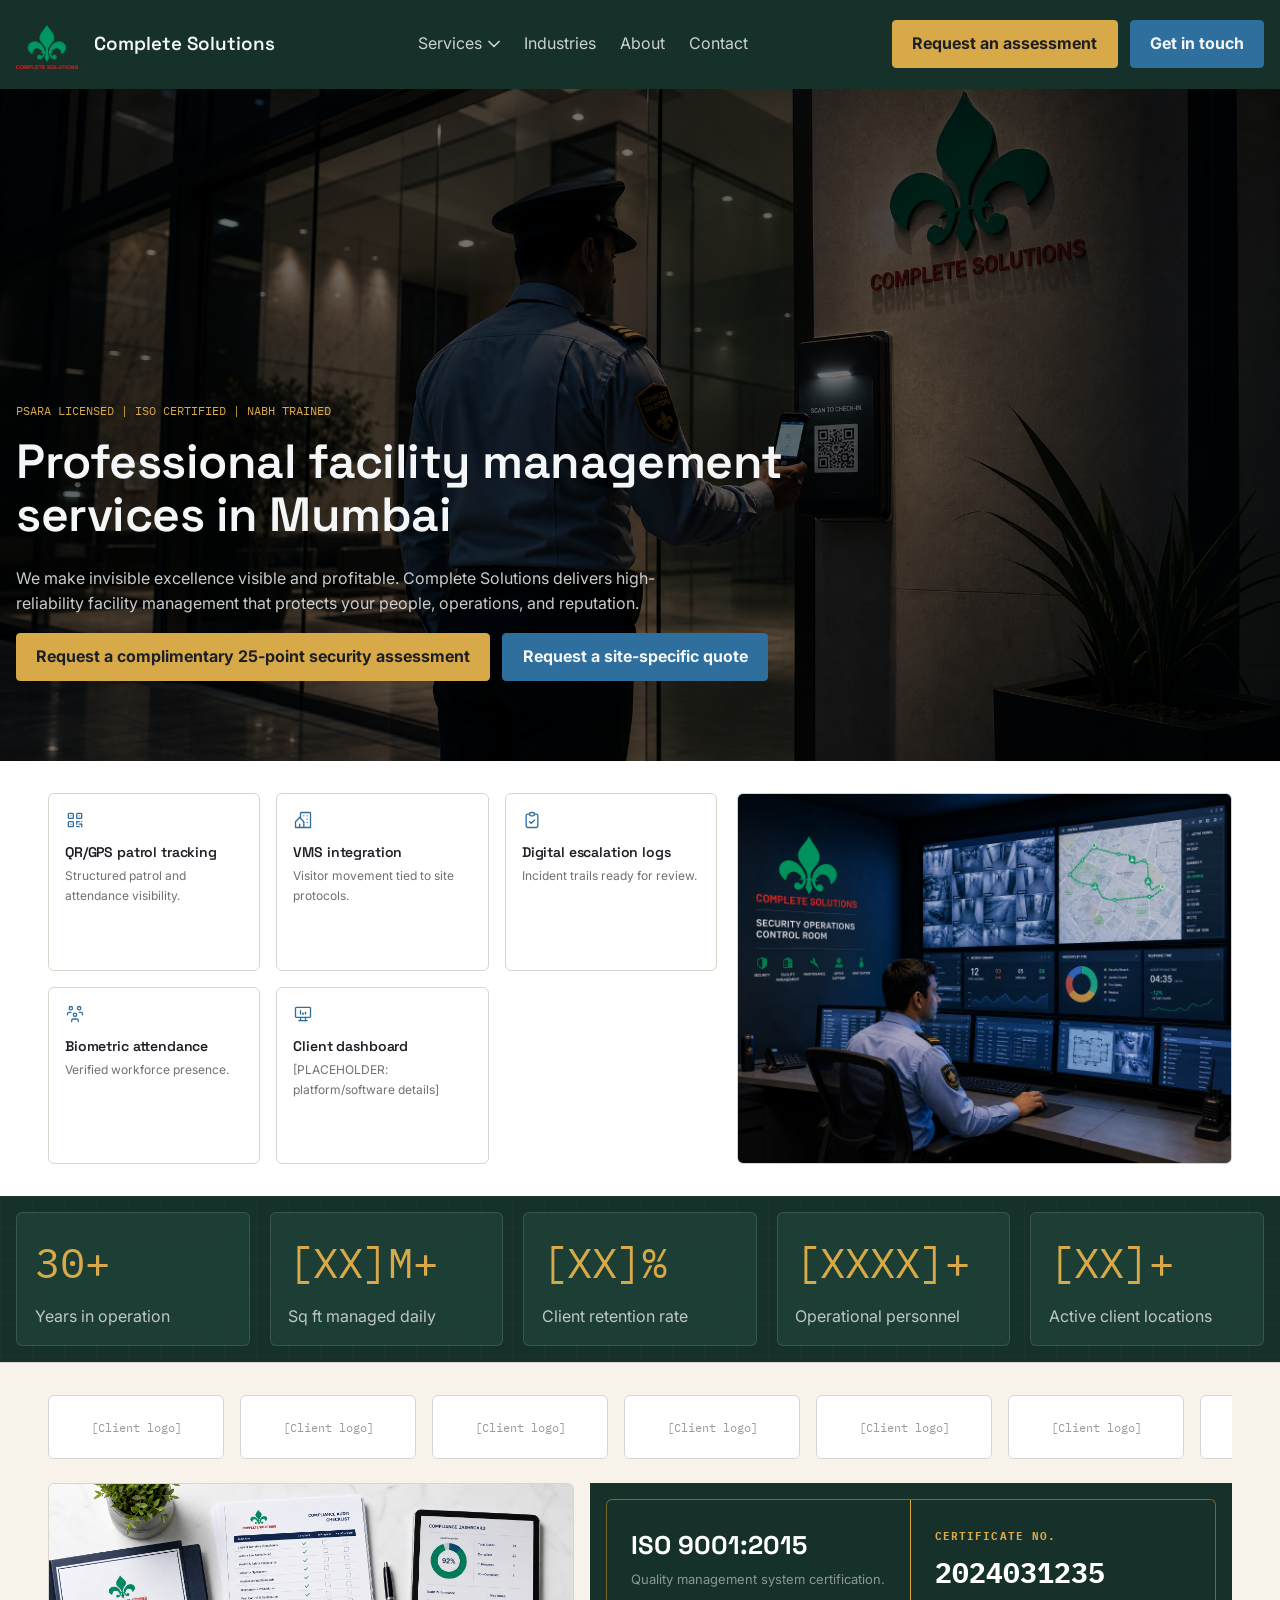
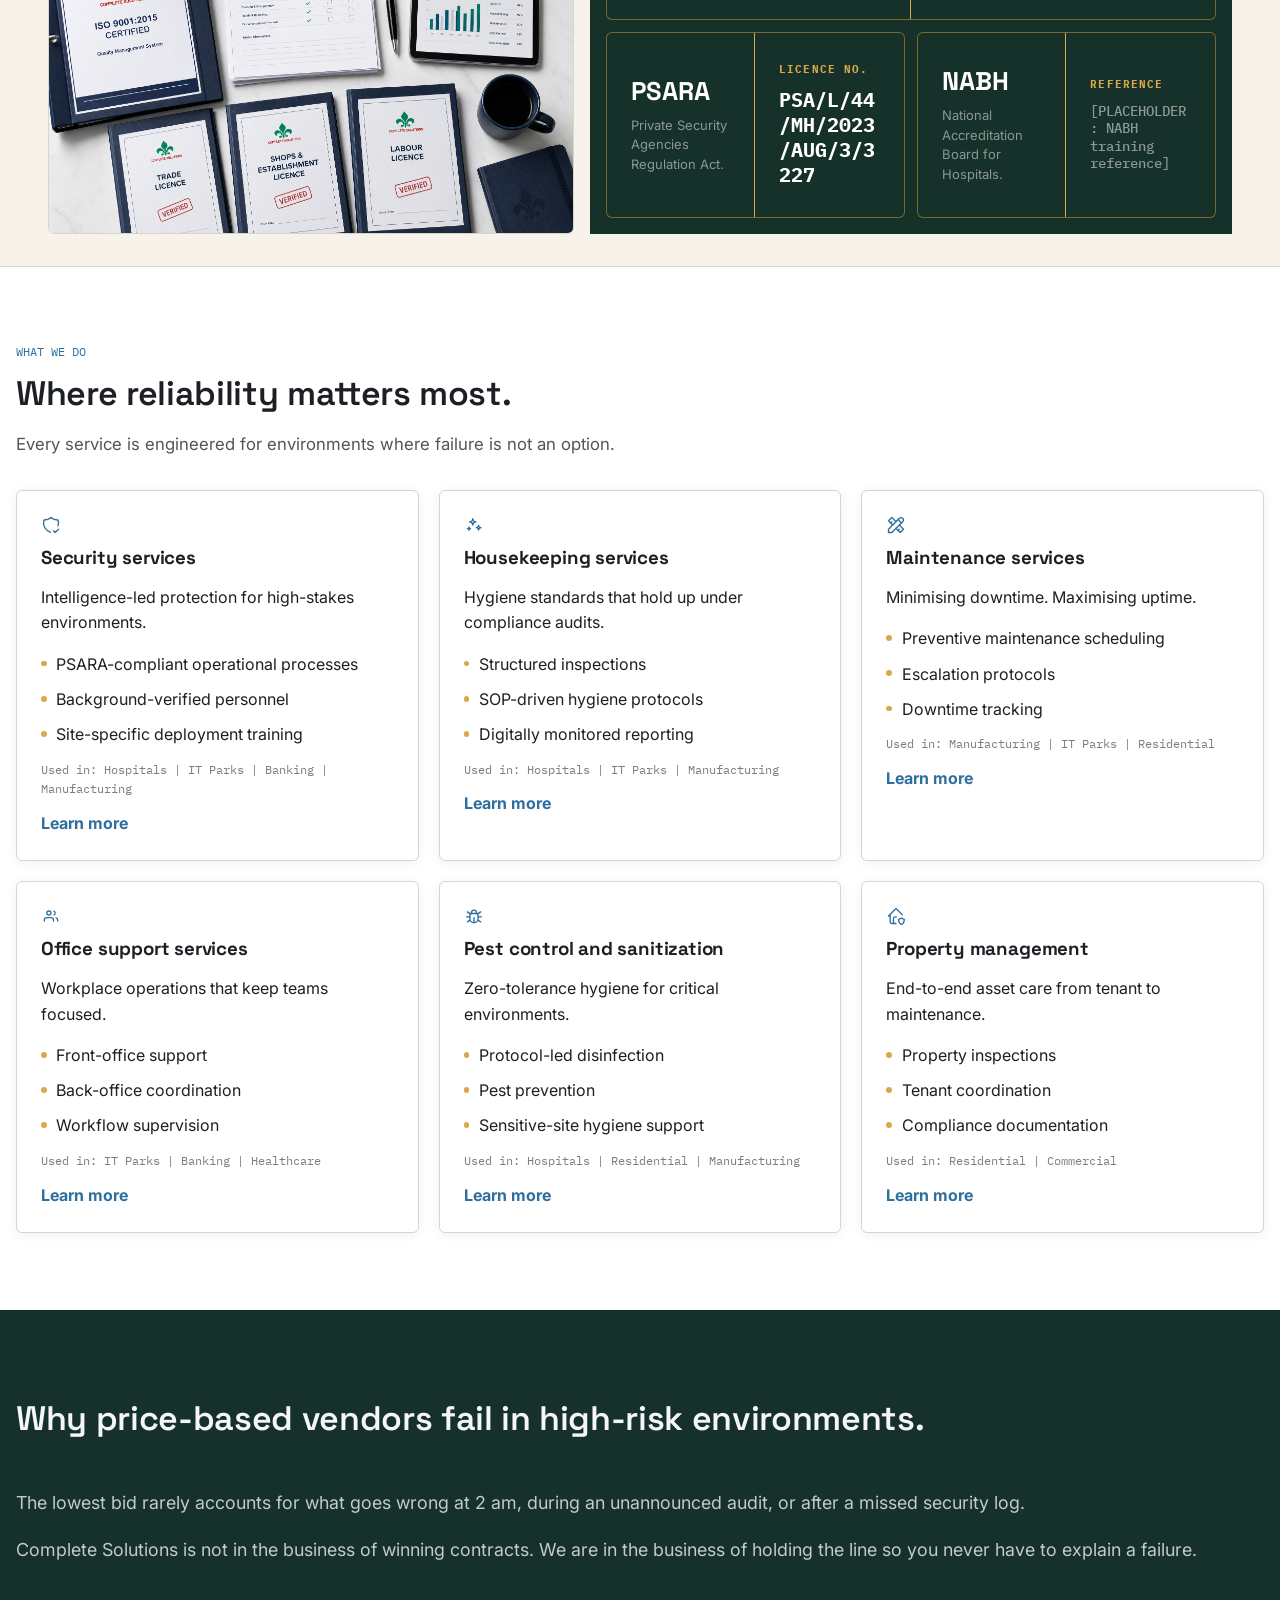
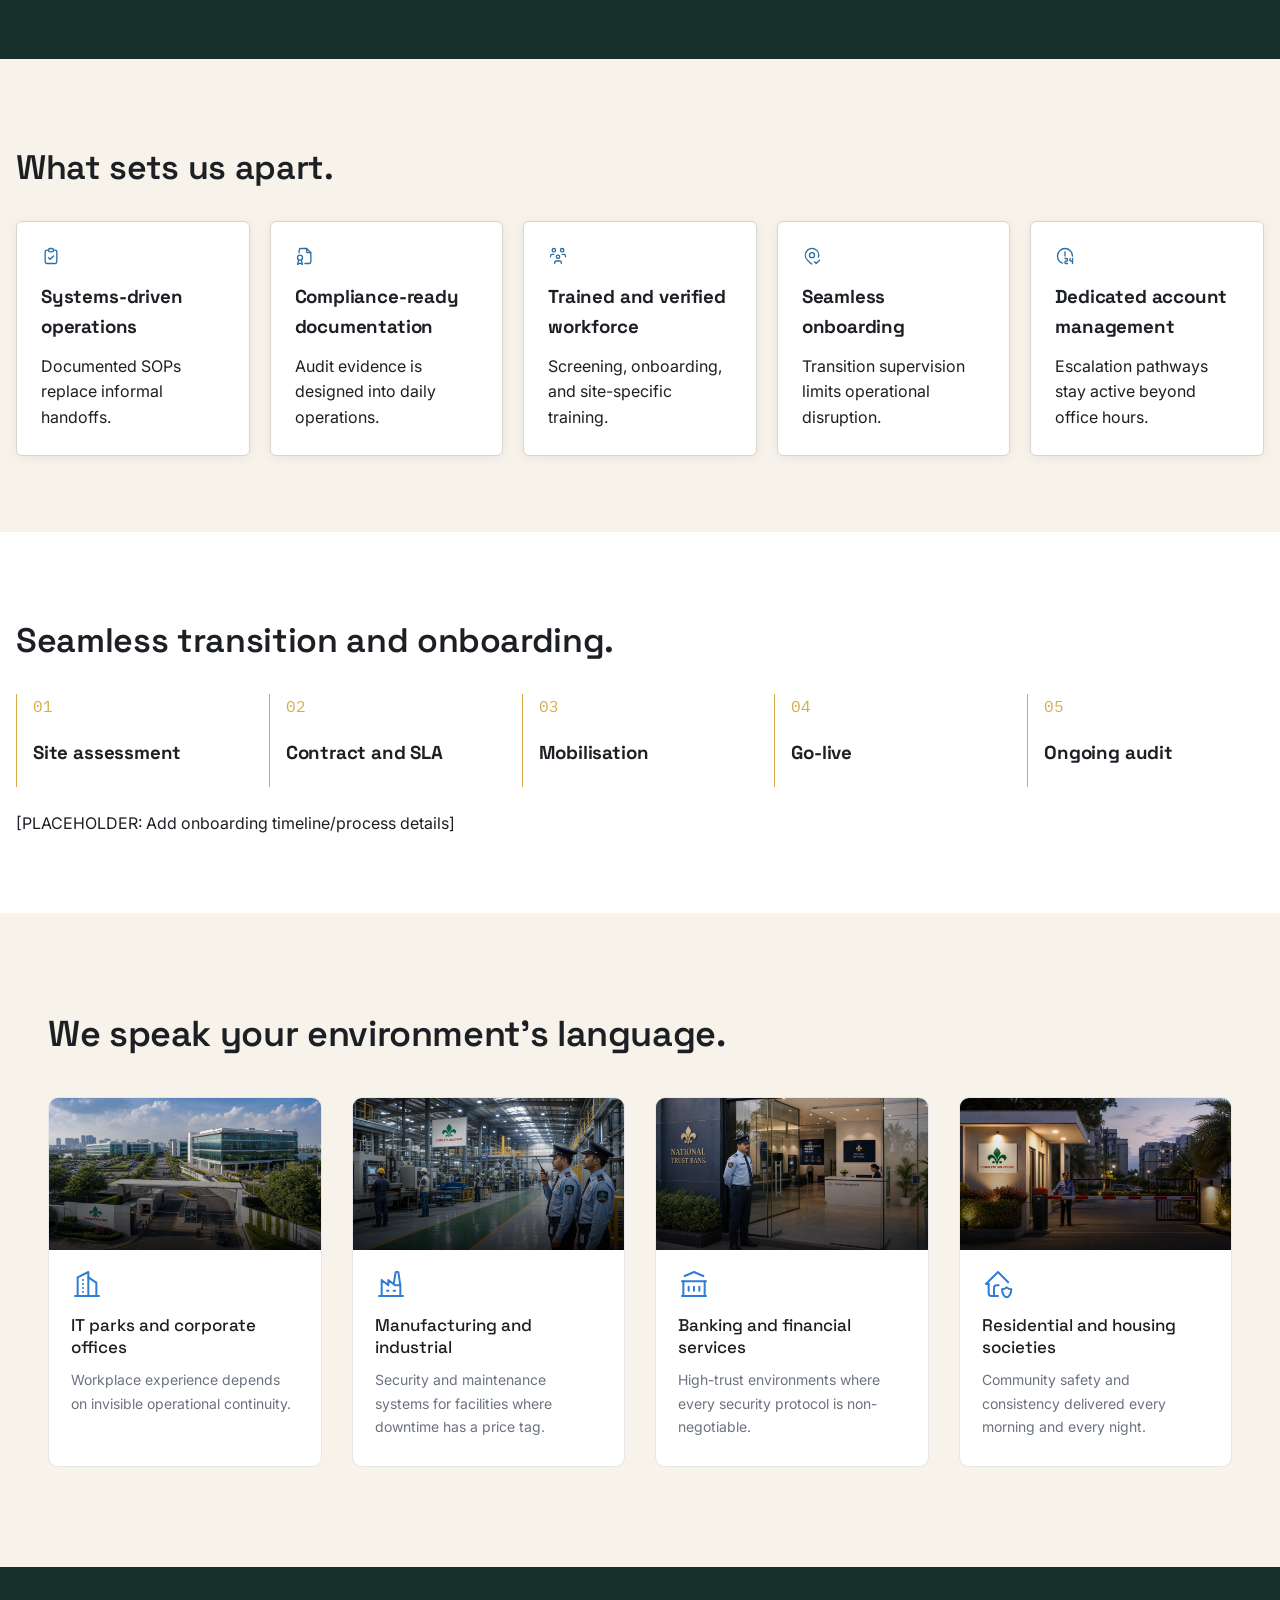
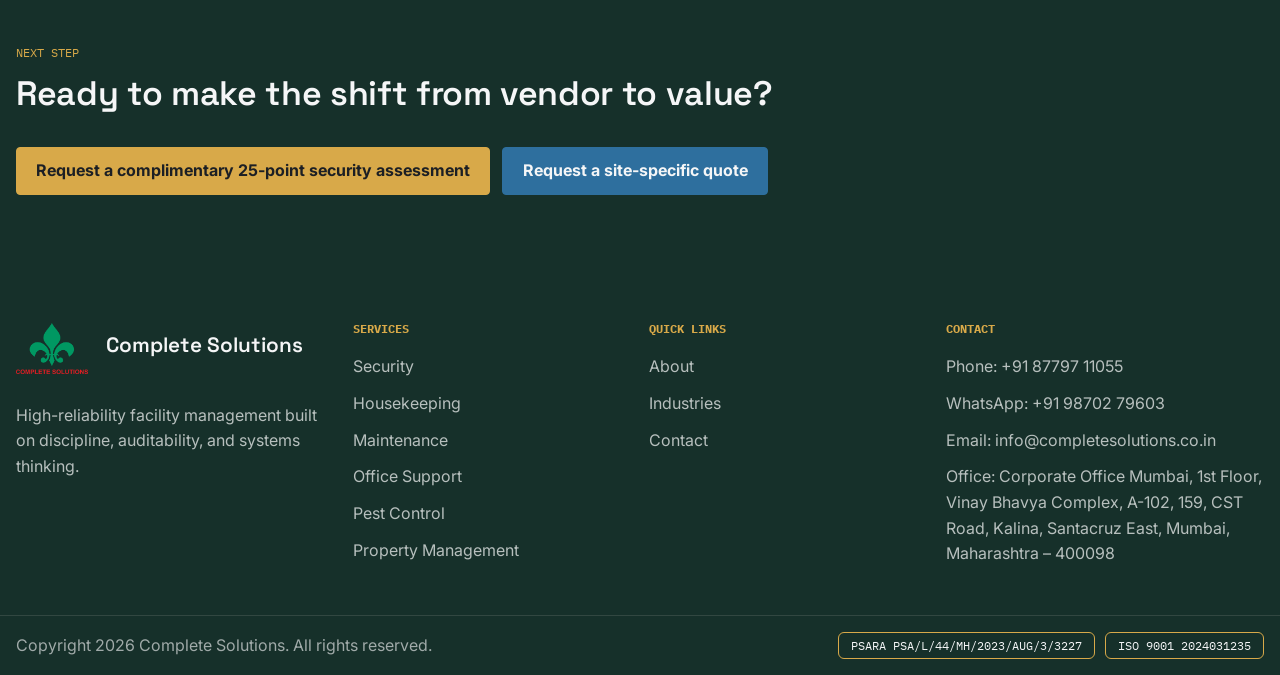
==== index.html @ 10b17b1a "Add files via upload" ====
<!DOCTYPE html>
<html lang="en">
<head>
  <meta charset="UTF-8">
  <meta name="viewport" content="width=device-width, initial-scale=1.0">
  <title>Complete Solutions - Best Security Services in Mumbai</title>
  <link rel="icon" type="image/png" href="/assets/logo/Logo-2048x1468.png">
  <meta name="description" content="PSARA-licensed facility management in Mumbai. Security, housekeeping, maintenance and more built on compliance documentation and audit-ready systems.">
  <link rel="preconnect" href="https://fonts.googleapis.com">
  <link rel="preconnect" href="https://fonts.gstatic.com" crossorigin>
  <link href="https://fonts.googleapis.com/css2?family=Space+Grotesk:wght@500;600;700&family=Inter:wght@400;500;600;700&family=IBM+Plex+Mono:wght@400;500;600&display=swap" rel="stylesheet">
  <link rel="stylesheet" href="/style.css">
</head>
<body>
  <div class="site-shell">
    <div data-site-header></div>

    <section class="hero">
      <div class="hero-media"><img src="/assets/images/image-10.png" alt="Security guard on night patrol in a commercial facility environment."></div>
      <div class="hero-overlay"></div>
      <div class="container hero-inner">
        <div class="hero-copy">
          <div class="eyebrow">PSARA licensed | ISO certified | NABH trained</div>
          <h1 class="hero-title">Professional facility management services in Mumbai</h1>
          <p class="hero-text">We make invisible excellence visible and profitable. Complete Solutions delivers high-reliability facility management that protects your people, operations, and reputation.</p>
          <div class="btn-row">
            <a class="btn btn-assessment" href="/contact.html#assessment">Request a complimentary 25-point security assessment</a>
            <a class="btn btn-quote" href="/contact.html#quote">Request a site-specific quote</a>
          </div>
        </div>
      </div>
    </section>

    <section class="section-tech">
      <div class="section-tech__inner">
        <div class="section-tech__grid" data-tech-grid></div>
        <figure class="asset">
          <img src="/assets/images/image-08.png" alt="CCTV control room with multiple surveillance displays and an operator at work.">
        </figure>
      </div>
    </section>

    <section class="section section-dark stat-bar">
      <div class="container grid grid-5" data-stats></div>
    </section>

    <section class="trust-strip" aria-label="Client logos and certifications">
      <div class="trust-strip__inner">
        <div class="marquee">
          <div class="marquee-track">
            <div class="logo-tile">[Client logo]</div>
            <div class="logo-tile">[Client logo]</div>
            <div class="logo-tile">[Client logo]</div>
            <div class="logo-tile">[Client logo]</div>
            <div class="logo-tile">[Client logo]</div>
            <div class="logo-tile">[Client logo]</div>
            <div class="logo-tile">[Client logo]</div>
            <div class="logo-tile">[Client logo]</div>
            <div class="logo-tile">[Client logo]</div>
            <div class="logo-tile">[Client logo]</div>
            <div class="logo-tile">[Client logo]</div>
            <div class="logo-tile">[Client logo]</div>
          </div>
        </div>
        <div class="certifications-showcase">
          <figure class="certifications-showcase__media" aria-label="Compliance audit desk with files, checklist, stamps, and certification documents.">
            <img src="assets/images/image-03.png" alt="Compliance audit desk with files, checklist, stamps, and certification documents.">
          </figure>
          <div class="certifications-showcase__cards">
            <a class="certifications-card certifications-card--wide certifications-card--link" href="/licenses.html" aria-label="View ISO 9001 certificate details">
              <span class="certifications-card__half certifications-card__summary"><strong>ISO 9001:2015</strong><span>Quality management system certification.</span></span>
              <span class="certifications-card__half certifications-card__detail"><span class="certifications-card__label">Certificate no.</span><strong class="certifications-card__value">2024031235</strong></span>
            </a>
            <a class="certifications-card certifications-card--link" href="/licenses.html" aria-label="View PSARA licence details">
              <span class="certifications-card__half certifications-card__summary"><strong>PSARA</strong><span>Private Security Agencies Regulation Act.</span></span>
              <span class="certifications-card__half certifications-card__detail"><span class="certifications-card__label">Licence no.</span><strong class="certifications-card__value certifications-card__value--long">PSA/L/44/MH/2023/AUG/3/3227</strong></span>
            </a>
            <article class="certifications-card">
              <span class="certifications-card__half certifications-card__summary"><strong>NABH</strong><span>National Accreditation Board for Hospitals.</span></span>
              <span class="certifications-card__half certifications-card__detail"><span class="certifications-card__label">Reference</span><span class="certifications-card__value certifications-card__value--placeholder">[PLACEHOLDER: NABH training reference]</span></span>
            </article>
          </div>
        </div>
      </div>
    </section>

    <section class="section section-muted">
      <div class="container">
        <div class="eyebrow" style="color: var(--steel-blue);">What we do</div>
        <h2 class="section-title">Where reliability matters most.</h2>
        <p class="lead">Every service is engineered for environments where failure is not an option.</p>
        <div class="grid grid-3" style="margin-top: 2rem;">
          <article class="card service-card">
            <div class="icon-chip">
              <svg viewBox="0 0 24 24" aria-hidden="true"><path d="M11.46 20.846a12 12 0 0 1 -7.96 -14.846a12 12 0 0 0 8.5 -3a12 12 0 0 0 8.5 3a12 12 0 0 1 -.09 7.06"></path><path d="M15 19l2 2l4 -4"></path></svg>
            </div>
            <h3 class="card-title">Security services</h3>
            <p>Intelligence-led protection for high-stakes environments.</p>
            <ul>
              <li>PSARA-compliant operational processes</li>
              <li>Background-verified personnel</li>
              <li>Site-specific deployment training</li>
            </ul>
            <p class="used-in">Used in: Hospitals | IT Parks | Banking | Manufacturing</p>
            <p><a href="/services/security.html" style="color: var(--steel-blue); font-weight: 700;">Learn more</a></p>
          </article>
          <article class="card service-card">
            <div class="icon-chip">
              <svg viewBox="0 0 24 24" aria-hidden="true"><path d="M10.5 4.5l.6 1.9a2 2 0 0 0 1.3 1.3l1.9.6-1.9.6a2 2 0 0 0-1.3 1.3l-.6 1.9-.6-1.9a2 2 0 0 0-1.3-1.3l-1.9-.6 1.9-.6a2 2 0 0 0 1.3-1.3l.6-1.9zM17.5 12.5l.45 1.35a1.5 1.5 0 0 0 .95.95l1.35.45-1.35.45a1.5 1.5 0 0 0-.95.95l-.45 1.35-.45-1.35a1.5 1.5 0 0 0-.95-.95l-1.35-.45 1.35-.45a1.5 1.5 0 0 0 .95-.95l.45-1.35zM6 14.5l.3.9a1 1 0 0 0 .65.65l.9.3-.9.3a1 1 0 0 0-.65.65L6 18.2l-.3-.9a1 1 0 0 0-.65-.65l-.9-.3.9-.3a1 1 0 0 0 .65-.65l.3-.9z" fill="none" stroke="currentColor" stroke-width="1.6" stroke-linecap="round" stroke-linejoin="round"/></svg>
            </div>
            <h3 class="card-title">Housekeeping services</h3>
            <p>Hygiene standards that hold up under compliance audits.</p>
            <ul>
              <li>Structured inspections</li>
              <li>SOP-driven hygiene protocols</li>
              <li>Digitally monitored reporting</li>
            </ul>
            <p class="used-in">Used in: Hospitals | IT Parks | Manufacturing</p>
            <p><a href="/services/housekeeping.html" style="color: var(--steel-blue); font-weight: 700;">Learn more</a></p>
          </article>
          <article class="card service-card">
            <div class="icon-chip">
              <svg viewBox="0 0 24 24" aria-hidden="true"><path d="M3 21h4l13 -13a1.5 1.5 0 0 0 -4 -4l-13 13v4"></path><path d="M14.5 5.5l4 4"></path><path d="M12 8l-5 -5l-4 4l5 5"></path><path d="M7 8l-1.5 1.5"></path><path d="M16 12l5 5l-4 4l-5 -5"></path><path d="M16 17l-1.5 1.5"></path></svg>
            </div>
            <h3 class="card-title">Maintenance services</h3>
            <p>Minimising downtime. Maximising uptime.</p>
            <ul>
              <li>Preventive maintenance scheduling</li>
              <li>Escalation protocols</li>
              <li>Downtime tracking</li>
            </ul>
            <p class="used-in">Used in: Manufacturing | IT Parks | Residential</p>
            <p><a href="/services/maintenance.html" style="color: var(--steel-blue); font-weight: 700;">Learn more</a></p>
          </article>
          <article class="card service-card">
            <div class="icon-chip">
              <svg viewBox="0 0 24 24" aria-hidden="true"><path d="M15 18v-1a3 3 0 0 0-3-3H7a3 3 0 0 0-3 3v1M9.5 11a2.5 2.5 0 1 0 0-5 2.5 2.5 0 0 0 0 5zM20 18v-1a3 3 0 0 0-2-2.82M15.5 6.2a2.5 2.5 0 0 1 0 4.6" fill="none" stroke="currentColor" stroke-width="1.6" stroke-linecap="round" stroke-linejoin="round"/></svg>
            </div>
            <h3 class="card-title">Office support services</h3>
            <p>Workplace operations that keep teams focused.</p>
            <ul>
              <li>Front-office support</li>
              <li>Back-office coordination</li>
              <li>Workflow supervision</li>
            </ul>
            <p class="used-in">Used in: IT Parks | Banking | Healthcare</p>
            <p><a href="/services/office-support.html" style="color: var(--steel-blue); font-weight: 700;">Learn more</a></p>
          </article>
          <article class="card service-card">
            <div class="icon-chip">
              <svg viewBox="0 0 24 24" aria-hidden="true"><path d="M9 9v-1a3 3 0 0 1 6 0v1"></path><path d="M8 9h8a6 6 0 0 1 1 3v3a5 5 0 0 1 -10 0v-3a6 6 0 0 1 1 -3"></path><path d="M3 13l4 0"></path><path d="M17 13l4 0"></path><path d="M12 20l0 -6"></path><path d="M4 19l3.35 -2"></path><path d="M20 19l-3.35 -2"></path><path d="M4 7l3.75 2.4"></path><path d="M20 7l-3.75 2.4"></path></svg>
            </div>
            <h3 class="card-title">Pest control and sanitization</h3>
            <p>Zero-tolerance hygiene for critical environments.</p>
            <ul>
              <li>Protocol-led disinfection</li>
              <li>Pest prevention</li>
              <li>Sensitive-site hygiene support</li>
            </ul>
            <p class="used-in">Used in: Hospitals | Residential | Manufacturing</p>
            <p><a href="/services/pest-control.html" style="color: var(--steel-blue); font-weight: 700;">Learn more</a></p>
          </article>
          <article class="card service-card">
            <div class="icon-chip">
              <svg viewBox="0 0 24 24" aria-hidden="true"><path d="M5 12h-2l9 -9l7.636 7.636"></path><path d="M5 12v7a2 2 0 0 0 2 2h5"></path><path d="M9 21v-6a2 2 0 0 1 2 -2h1.5"></path><path d="M22 16c0 4 -2.5 6 -3.5 6s-3.5 -2 -3.5 -6c1 0 2.5 -.5 3.5 -1.5c1 1 2.5 1.5 3.5 1.5"></path></svg>
            </div>
            <h3 class="card-title">Property management</h3>
            <p>End-to-end asset care from tenant to maintenance.</p>
            <ul>
              <li>Property inspections</li>
              <li>Tenant coordination</li>
              <li>Compliance documentation</li>
            </ul>
            <p class="used-in">Used in: Residential | Commercial</p>
            <p><a href="/services/property-management.html" style="color: var(--steel-blue); font-weight: 700;">Learn more</a></p>
          </article>
        </div>
      </div>
    </section>

    <section class="section section-dark">
      <div class="container split">
        <h2 class="section-title">Why price-based vendors fail in high-risk environments.</h2>
        <div class="quote-block dark-copy">
          <p>The lowest bid rarely accounts for what goes wrong at 2 am, during an unannounced audit, or after a missed security log.</p>
          <p>Complete Solutions is not in the business of winning contracts. We are in the business of holding the line so you never have to explain a failure.</p>
        </div>
      </div>
    </section>

    <section class="section section-muted">
      <div class="container">
        <h2 class="section-title">What sets us apart.</h2>
        <div class="grid grid-5" style="margin-top: 2rem;">
          <article class="card feature-card"><div class="icon-chip"><svg viewBox="0 0 24 24" aria-hidden="true"><path d="M9 5h-2a2 2 0 0 0 -2 2v12a2 2 0 0 0 2 2h10a2 2 0 0 0 2 -2v-12a2 2 0 0 0 -2 -2h-2"></path><path d="M9 5a2 2 0 0 1 2 -2h2a2 2 0 0 1 2 2a2 2 0 0 1 -2 2h-2a2 2 0 0 1 -2 -2"></path><path d="M9 14l2 2l4 -4"></path></svg></div><h3 class="card-title">Systems-driven operations</h3><p class="card-copy">Documented SOPs replace informal handoffs.</p></article>
          <article class="card feature-card"><div class="icon-chip"><svg viewBox="0 0 24 24" aria-hidden="true"><path d="M14 3v4a1 1 0 0 0 1 1h4"></path><path d="M5 8v-3a2 2 0 0 1 2 -2h7l5 5v11a2 2 0 0 1 -2 2h-5"></path><path d="M3 14a3 3 0 1 0 6 0a3 3 0 1 0 -6 0"></path><path d="M4.5 17l-1.5 5l3 -1.5l3 1.5l-1.5 -5"></path></svg></div><h3 class="card-title">Compliance-ready documentation</h3><p class="card-copy">Audit evidence is designed into daily operations.</p></article>
          <article class="card feature-card"><div class="icon-chip"><svg viewBox="0 0 24 24" aria-hidden="true"><path d="M10 13a2 2 0 1 0 4 0a2 2 0 0 0 -4 0"></path><path d="M8 21v-1a2 2 0 0 1 2 -2h4a2 2 0 0 1 2 2v1"></path><path d="M15 5a2 2 0 1 0 4 0a2 2 0 0 0 -4 0"></path><path d="M17 10h2a2 2 0 0 1 2 2v1"></path><path d="M5 5a2 2 0 1 0 4 0a2 2 0 0 0 -4 0"></path><path d="M3 13v-1a2 2 0 0 1 2 -2h2"></path></svg></div><h3 class="card-title">Trained and verified workforce</h3><p class="card-copy">Screening, onboarding, and site-specific training.</p></article>
          <article class="card feature-card"><div class="icon-chip"><svg viewBox="0 0 24 24" aria-hidden="true"><path d="M9 11a3 3 0 1 0 6 0a3 3 0 0 0 -6 0"></path><path d="M11.87 21.48a1.992 1.992 0 0 1 -1.283 -.58l-4.244 -4.243a8 8 0 1 1 13.355 -3.474"></path><path d="M15 19l2 2l4 -4"></path></svg></div><h3 class="card-title">Seamless onboarding</h3><p class="card-copy">Transition supervision limits operational disruption.</p></article>
          <article class="card feature-card"><div class="icon-chip"><svg viewBox="0 0 24 24" aria-hidden="true"><path d="M3 12a9 9 0 0 0 5.998 8.485m12.002 -8.485a9 9 0 1 0 -18 0"></path><path d="M12 7v5"></path><path d="M12 15h2a1 1 0 0 1 1 1v1a1 1 0 0 1 -1 1h-1a1 1 0 0 0 -1 1v1a1 1 0 0 0 1 1h2"></path><path d="M18 15v2a1 1 0 0 0 1 1h1"></path><path d="M21 15v6"></path></svg></div><h3 class="card-title">Dedicated account management</h3><p class="card-copy">Escalation pathways stay active beyond office hours.</p></article>
        </div>
      </div>
    </section>

    <section class="section section-light">
      <div class="container">
        <h2 class="section-title">Seamless transition and onboarding.</h2>
        <div class="timeline" style="margin-top: 2rem;">
          <div class="timeline-step"><span>01</span><h3 class="card-title">Site assessment</h3></div>
          <div class="timeline-step"><span>02</span><h3 class="card-title">Contract and SLA</h3></div>
          <div class="timeline-step"><span>03</span><h3 class="card-title">Mobilisation</h3></div>
          <div class="timeline-step"><span>04</span><h3 class="card-title">Go-live</h3></div>
          <div class="timeline-step"><span>05</span><h3 class="card-title">Ongoing audit</h3></div>
        </div>
        <p class="card-copy" style="margin-top: 1.5rem;">[PLACEHOLDER: Add onboarding timeline/process details]</p>
      </div>
    </section>

    <section class="industries-showcase" aria-labelledby="industries-showcase-title">
      <div class="industries-showcase__inner">
        <h2 class="industries-showcase__title" id="industries-showcase-title">We speak your environment's language.</h2>
        <div class="industries-showcase__grid">
          <article class="industries-card" data-industry-card style="transition-delay: 0ms;">
            <figure class="industries-card__media">
              <img src="/assets/images/image-02.png" alt="IT technology park campus">
              <div class="industries-card__overlay"></div>
            </figure>
            <div class="industries-card__icon" aria-hidden="true">
              <svg xmlns="http://www.w3.org/2000/svg" width="24" height="24" viewBox="0 0 24 24" fill="none" stroke="#2E7DD6" stroke-width="1.6" stroke-linecap="round" stroke-linejoin="round"><path d="M3 21l18 0"></path><path d="M5 21v-14l8 -4v18"></path><path d="M19 21v-10l-6 -4"></path><path d="M9 9l0 .01"></path><path d="M9 12l0 .01"></path><path d="M9 15l0 .01"></path><path d="M9 18l0 .01"></path></svg>
            </div>
            <div class="industries-card__body">
              <h3>IT parks and corporate offices</h3>
              <p>Workplace experience depends on invisible operational continuity.</p>
            </div>
          </article>
          <article class="industries-card" data-industry-card style="transition-delay: 120ms;">
            <figure class="industries-card__media">
              <img src="/assets/images/image-01.png" alt="Industrial manufacturing floor">
              <div class="industries-card__overlay"></div>
            </figure>
            <div class="industries-card__icon" aria-hidden="true">
              <svg xmlns="http://www.w3.org/2000/svg" width="24" height="24" viewBox="0 0 24 24" fill="none" stroke="#2E7DD6" stroke-width="1.6" stroke-linecap="round" stroke-linejoin="round"><path d="M3 21h18"></path><path d="M5 21v-12l5 4v-4l5 4h4"></path><path d="M19 21v-8l-1.436 -9.574a.5 .5 0 0 0 -.495 -.426h-1.145a.5 .5 0 0 0 -.494 .418l-1.43 8.582"></path><path d="M9 17h1"></path><path d="M14 17h1"></path></svg>
            </div>
            <div class="industries-card__body">
              <h3>Manufacturing and industrial</h3>
              <p>Security and maintenance systems for facilities where downtime has a price tag.</p>
            </div>
          </article>
          <article class="industries-card" data-industry-card style="transition-delay: 240ms;">
            <figure class="industries-card__media">
              <img src="/assets/images/image-11.png" alt="Bank branch entrance with security guard">
              <div class="industries-card__overlay"></div>
            </figure>
            <div class="industries-card__icon" aria-hidden="true">
              <svg xmlns="http://www.w3.org/2000/svg" width="24" height="24" viewBox="0 0 24 24" fill="none" stroke="#2E7DD6" stroke-width="1.6" stroke-linecap="round" stroke-linejoin="round"><path d="M3 21l18 0"></path><path d="M3 10l18 0"></path><path d="M5 6l7 -3l7 3"></path><path d="M4 10l0 11"></path><path d="M20 10l0 11"></path><path d="M8 14l0 3"></path><path d="M12 14l0 3"></path><path d="M16 14l0 3"></path></svg>
            </div>
            <div class="industries-card__body">
              <h3>Banking and financial services</h3>
              <p>High-trust environments where every security protocol is non-negotiable.</p>
            </div>
          </article>
          <article class="industries-card" data-industry-card style="transition-delay: 360ms;">
            <figure class="industries-card__media">
              <img src="/assets/images/image-12.png" alt="Residential society gate">
              <div class="industries-card__overlay"></div>
            </figure>
            <div class="industries-card__icon" aria-hidden="true">
              <svg xmlns="http://www.w3.org/2000/svg" width="24" height="24" viewBox="0 0 24 24" fill="none" stroke="#2E7DD6" stroke-width="1.6" stroke-linecap="round" stroke-linejoin="round"><path d="M5 12h-2l9 -9l7.636 7.636"></path><path d="M5 12v7a2 2 0 0 0 2 2h5"></path><path d="M9 21v-6a2 2 0 0 1 2 -2h1.5"></path><path d="M22 16c0 4 -2.5 6 -3.5 6s-3.5 -2 -3.5 -6c1 0 2.5 -.5 3.5 -1.5c1 1 2.5 1.5 3.5 1.5"></path></svg>
            </div>
            <div class="industries-card__body">
              <h3>Residential and housing societies</h3>
              <p>Community safety and consistency delivered every morning and every night.</p>
            </div>
          </article>
        </div>
      </div>
    </section>

    <section class="section section-dark">
      <div class="container split">
        <div>
          <div class="eyebrow">Next step</div>
          <h2 class="section-title">Ready to make the shift from vendor to value?</h2>
        </div>
        <div class="btn-row">
          <a class="btn btn-assessment" href="/contact.html#assessment">Request a complimentary 25-point security assessment</a>
          <a class="btn btn-quote" href="/contact.html#quote">Request a site-specific quote</a>
        </div>
      </div>
    </section>

    <div data-site-footer></div>
  </div>
  <script src="/main.js"></script>
</body>
</html>
---- style.css ----
:root {
  --olive-900: #16302a;
  --olive-700: #1f4438;
  --olive-500: #2b5b4a;
  --navy-900: var(--olive-900);
  --navy-700: var(--olive-700);
  --bg-light: #ffffff;
  --bg-beige: #f7f3ea;
  --bg-light-alt: var(--bg-beige);
  --text-dark: #1c1f24;
  --text-light: #f5f6f7;
  --border: #d8d5cc;
  --border-dark: #345245;
  --input-bg: #1c3d33;
  --steel-blue: #2e6f9e;
  --steel-blue-hover: #25577e;
  --gold: #d8a949;
  --gold-hover: #b8903a;
  --success: #3fae6b;
  --error: #b23b3b;
  --shadow-card: 0 2px 12px rgba(0, 0, 0, 0.06);
  --site-width: 1280px;
  --section-space: clamp(3.5rem, 6vw, 6rem);
}

* {
  box-sizing: border-box;
}

html {
  scroll-behavior: smooth;
  -webkit-text-size-adjust: 100%;
  overflow-x: clip;
}

body {
  margin: 0;
  font-family: Inter, Arial, sans-serif;
  color: var(--text-dark);
  background: var(--bg-light);
  line-height: 1.6;
  overflow-x: clip;
  -webkit-font-smoothing: antialiased;
  -moz-osx-font-smoothing: grayscale;
  text-rendering: optimizeLegibility;
}

img {
  display: block;
  max-width: 100%;
}

a {
  color: inherit;
  text-decoration: none;
}

button,
input,
select,
textarea {
  font: inherit;
}

.site-shell {
  min-height: 100vh;
  overflow-x: clip;
}

.site-shell > :is(section, main)[data-light-surface="white"] {
  background: var(--bg-light);
}

.site-shell > :is(section, main)[data-light-surface="beige"] {
  background: var(--bg-beige);
}

.container {
  width: min(calc(100% - 2rem), var(--site-width));
  margin: 0 auto;
}

.section {
  padding: var(--section-space) 0;
}

.section-light {
  background: transparent;
}

.section-muted {
  background: transparent;
}

.section-dark {
  color: var(--text-light);
  background-color: var(--navy-900);
}

.eyebrow {
  font-family: "IBM Plex Mono", monospace;
  font-size: 0.72rem;
  text-transform: uppercase;
  letter-spacing: 0;
  color: var(--gold);
}

.section-title,
.page-title,
.hero-title,
.card-title {
  font-family: "Space Grotesk", Arial, sans-serif;
  letter-spacing: -0.01em;
}

.section-title {
  margin: 0.75rem 0 0;
  font-size: clamp(1.625rem, 3vw, 2.125rem);
  font-weight: 600;
  line-height: 1.2;
}

.lead {
  font-size: 1.05rem;
  color: rgba(28, 31, 36, 0.76);
}

.dark-copy {
  color: rgba(245, 246, 247, 0.78);
}

.header {
  position: sticky;
  top: 0;
  z-index: 40;
  background-color: #16302a;
  background-image: none;
  border-bottom: 1px solid transparent;
  transition: background-color 220ms ease, border-color 220ms ease, box-shadow 220ms ease;
}

.header.is-scrolled,
.header.mobile-open {
  background-color: #16302a;
  background-image: none;
  border-bottom-color: rgba(216, 213, 204, 0.12);
  box-shadow: 0 8px 24px rgba(9, 18, 16, 0.12);
}

.header-inner {
  display: flex;
  align-items: center;
  justify-content: space-between;
  gap: 1rem;
  min-height: 5.5rem;
}

.header-inner > *,
.split > *,
.grid > *,
.footer-main > *,
.contact-grid > *,
.map-and-forms > *,
.industry-feature > * {
  min-width: 0;
}

.brand {
  display: flex;
  align-items: center;
  gap: 1rem;
  color: var(--text-light);
  min-width: 0;
  flex: 0 1 auto;
}

.brand-mark {
  display: grid;
  place-items: center;
  width: 3.85rem;
  height: 2.8rem;
  padding: 0.2rem 0;
  flex: 0 0 auto;
}

.brand-mark img {
  width: 100%;
  height: 100%;
  object-fit: contain;
}

.brand-name {
  font-family: "Space Grotesk", Arial, sans-serif;
  font-weight: 600;
  font-size: 1.18rem;
  white-space: nowrap;
}

.nav {
  display: flex;
  align-items: center;
  gap: 1.5rem;
  color: rgba(245, 246, 247, 0.82);
  min-width: 0;
  flex: 1 1 auto;
  justify-content: center;
}

.nav a:hover,
.nav a.is-active,
.nav-services__trigger:hover {
  color: #ffffff;
}

.nav-services {
  position: relative;
}

.nav-services__trigger {
  display: inline-flex;
  gap: 6px;
  padding: 0;
  align-items: center;
  border: 0;
  background: transparent;
  color: inherit;
  font: inherit;
  cursor: pointer;
}

.nav-chevron {
  width: 12px;
  height: 8px;
  fill: none;
  stroke: currentColor;
  stroke-width: 1.7;
  stroke-linecap: round;
  stroke-linejoin: round;
  transition: transform 200ms ease;
  pointer-events: none;
}

.nav-dropdown {
  position: absolute;
  top: calc(100% + 0.75rem);
  left: 0;
  min-width: 17rem;
  padding: 0.65rem;
  border-radius: 6px;
  border: 1px solid rgba(255, 255, 255, 0.12);
  background: rgba(31, 68, 56, 0.55);
  backdrop-filter: blur(12px);
  -webkit-backdrop-filter: blur(12px);
  color: #ffffff;
  opacity: 0;
  visibility: hidden;
  transform: translateY(6px);
  transition: opacity 200ms ease 100ms, transform 200ms ease 100ms, visibility 0s linear 300ms;
}

.nav-services.is-open .nav-dropdown {
  opacity: 1;
  visibility: visible;
  transform: translateY(0);
  transition-delay: 0s;
}

.nav-services.is-open .nav-chevron,
.mobile-menu__services.is-open .nav-chevron {
  transform: rotate(180deg);
}

.nav-dropdown a {
  display: block;
  padding: 0.65rem 0.8rem;
  border-radius: 4px;
  color: #ffffff;
}

.nav-dropdown a:hover {
  background: rgba(255, 255, 255, 0.1);
}

@media (min-width: 900px) {
  .nav-services:hover .nav-dropdown {
    opacity: 1;
    visibility: visible;
    transform: translateY(0);
    transition-delay: 0s;
  }

  .nav-services:hover .nav-chevron {
    transform: rotate(180deg);
  }
}

.header-actions {
  display: flex;
  align-items: center;
  gap: 0.75rem;
  flex: 0 0 auto;
}

.mobile-toggle {
  display: none;
  position: relative;
  z-index: 3;
  border: 1px solid var(--border-dark);
  background: transparent;
  color: var(--text-light);
  border-radius: 4px;
  width: 2.8rem;
  height: 2.8rem;
  padding: 0.7rem;
  cursor: pointer;
}

.mobile-toggle span {
  display: block;
  width: 24px;
  height: 2px;
  background: currentColor;
  transform-origin: center;
  transition: transform 280ms ease, opacity 180ms ease;
}

.mobile-menu,
.mobile-menu-backdrop {
  display: none;
}

.btn-row {
  display: flex;
  flex-wrap: wrap;
  gap: 0.75rem;
}

.btn {
  display: inline-flex;
  align-items: center;
  justify-content: center;
  min-height: 3rem;
  padding: 0.8rem 1.2rem;
  border-radius: 4px;
  border: 1px solid transparent;
  font-weight: 700;
  line-height: 1.2;
  transition: 0.2s ease;
  text-align: center;
  max-width: 100%;
}

.btn-quote {
  background: var(--steel-blue);
  border-color: var(--steel-blue);
  color: var(--text-light);
}

.btn-quote:hover {
  background: var(--steel-blue-hover);
}

.btn-assessment {
  background: var(--gold);
  border-color: var(--gold);
  color: var(--text-dark);
}

.btn-assessment:hover {
  background: var(--gold-hover);
}

.btn-ghost {
  border-color: var(--border-dark);
  color: var(--text-light);
}

.hero {
  position: relative;
  color: var(--text-light);
  background: var(--navy-900);
  overflow: hidden;
}

.hero::before {
  content: none;
}

.hero-media {
  position: absolute;
  inset: 0;
}

.hero-media img {
  width: 100%;
  height: 100%;
  object-fit: cover;
}

.hero-overlay {
  position: absolute;
  inset: 0;
  background: rgba(0, 0, 0, 0.55);
}

.hero-inner {
  position: relative;
  z-index: 1;
  display: grid;
  grid-template-columns: minmax(0, 1fr);
  align-items: end;
  min-height: 42rem;
  padding: 8rem 0 5rem;
}

.hero-copy {
  width: 100%;
  max-width: 52rem;
}

.hero .eyebrow {
  font-size: 0.72rem;
  font-weight: 400;
  line-height: 1.6;
}

.hero-title {
  margin: 1rem 0 0;
  font-size: clamp(2rem, 5vw, 3rem);
  font-weight: 600;
  line-height: 1.1;
}

.hero-text {
  max-width: 42rem;
  margin-top: 1.5rem;
  font-size: 1rem;
  font-weight: 400;
  line-height: 1.6;
  color: rgba(245, 246, 247, 0.82);
}

.grid {
  display: grid;
  gap: 1.25rem;
}

.grid-2 {
  grid-template-columns: repeat(2, minmax(0, 1fr));
}

.grid-3 {
  grid-template-columns: repeat(3, minmax(0, 1fr));
}

.grid-4 {
  grid-template-columns: repeat(4, minmax(0, 1fr));
}

.grid-5 {
  grid-template-columns: repeat(5, minmax(0, 1fr));
}

.grid-auto {
  grid-template-columns: repeat(auto-fit, minmax(280px, 1fr));
}

.card {
  background: #fff;
  border: 1px solid var(--border);
  border-radius: 6px;
  padding: 1.5rem;
  box-shadow: var(--shadow-card);
}

.card-dark {
  background: var(--olive-700);
  border-color: var(--border-dark);
  color: var(--text-light);
}

.icon-chip {
  width: 2.2rem;
  height: 2.2rem;
  border-radius: 4px;
  display: grid;
  place-items: center;
  background: rgba(46, 111, 158, 0.1);
  color: var(--steel-blue);
}

.icon-chip svg {
  width: 1.3rem;
  height: 1.3rem;
  fill: none;
  stroke: currentColor;
  stroke-width: 1.6;
  stroke-linecap: round;
  stroke-linejoin: round;
}

.service-card .icon-chip,
.feature-card .icon-chip,
.industry-card .icon-chip {
  width: auto;
  height: auto;
  padding: 0;
  border-radius: 0;
  background: transparent;
  display: inline-flex;
  place-items: initial;
}

.service-card .icon-chip svg,
.feature-card .icon-chip svg,
.industry-card .icon-chip svg {
  width: 1.25rem;
  height: 1.25rem;
}

.contact-card {
  display: flex;
  flex-direction: column;
  align-items: flex-start;
  gap: 0.85rem;
}

.contact-card__heading {
  display: flex;
  align-items: center;
  gap: 0.75rem;
}

.contact-card__icon-image {
  width: 1.4rem;
  height: 1.4rem;
  object-fit: contain;
  flex: 0 0 auto;
}

.contact-card .card-title,
.contact-card .card-copy {
  margin: 0;
}

.feature-card .icon-chip,
.industry-card .icon-chip {
  margin-bottom: 1rem;
}

.feature-card h3,
.service-card h3,
.industry-card h3,
.stat-card .value {
  margin: 0;
}

.feature-card p,
.service-card p,
.industry-card p,
.card-copy {
  margin: 0.75rem 0 0;
}

/* Shared service page template. */
.service-credibility-section,
.service-systems-section,
.service-subservices-section,
.service-why-section {
  padding: 56px 0;
}

.service-credibility-section .container,
.service-systems-section .container,
.service-subservices-section .container,
.service-why-section .container,
.service-closing-section .container,
.service-cta-section .container {
  width: 100%;
  max-width: var(--site-width);
  margin: 0 auto;
  padding-right: 24px;
  padding-left: 24px;
}

.service-intro-row {
  display: grid;
  grid-template-areas:
    "media"
    "content";
  gap: 32px;
  align-items: stretch;
}

.service-intro-content {
  grid-area: content;
  align-self: center;
  min-width: 0;
}

.service-intro-media {
  grid-area: media;
  min-width: 0;
}

.service-credibility-section .section-title,
.service-systems-section .section-title,
.service-subservices-section .section-title,
.service-why-section .section-title {
  margin: 12px 0 0;
  font-size: 30px;
  font-weight: 600;
  line-height: 36px;
}

.service-systems-section .section-title,
.service-subservices-section .section-title {
  margin-top: 0;
}

.service-credibility-copy {
  margin-top: 24px;
  color: rgba(28, 31, 36, 0.76);
  font-size: 16px;
  line-height: 32px;
}

.service-credibility-copy p {
  margin: 0;
}

.service-credibility-copy p + p {
  margin-top: 20px;
}

.service-intro-media .asset {
  max-width: none;
  min-height: 0;
  margin: 0;
  border: 1px solid var(--border);
  background: #fff;
  color: var(--text-dark);
}

.service-feature-grid {
  display: grid;
  grid-template-columns: 1fr;
  gap: 20px;
  margin-top: 32px;
}

.service-feature-card {
  min-width: 0;
  padding: 20px;
  border: 1px solid var(--border);
  border-radius: 6px;
}

.service-feature-card__icon {
  width: 24px;
  height: 24px;
  color: var(--steel-blue);
}

.service-feature-card__icon svg {
  display: block;
  width: 24px;
  height: 24px;
  fill: none;
  stroke: currentColor;
  stroke-width: 1.6;
  stroke-linecap: round;
  stroke-linejoin: round;
}

.service-feature-card h3,
.service-subservice-card h3 {
  margin: 16px 0 0;
  font-family: "Space Grotesk", Arial, sans-serif;
  font-size: 18px;
  font-weight: 600;
  line-height: 28px;
}

.service-feature-card p,
.service-subservice-card p {
  margin: 8px 0 0;
  color: rgba(28, 31, 36, 0.7);
  font-size: 14px;
  line-height: 24px;
}

.service-subservice-grid {
  display: grid;
  grid-template-columns: repeat(auto-fit, minmax(280px, 1fr));
  gap: 20px;
  margin-top: 32px;
}

.service-subservice-card {
  min-width: 0;
  padding: 24px;
  border: 1px solid var(--border);
  border-radius: 6px;
  background: #fff;
}

.service-subservice-card h3 {
  margin-top: 0;
}

.service-subservice-card p {
  margin-top: 12px;
}

.service-why-grid {
  display: grid;
  gap: 40px;
}

.service-why-list {
  margin: 0;
  padding: 0;
  list-style: none;
}

.service-why-list li {
  padding-left: 16px;
  border-left: 1px solid var(--gold);
  color: rgba(245, 246, 247, 0.78);
}

.service-why-list li + li {
  margin-top: 16px;
}

.service-closing-section {
  padding: 64px 0;
}

.service-closing-section p {
  max-width: 768px;
  margin: 0;
  font-family: "Space Grotesk", Arial, sans-serif;
  font-size: 24px;
  font-weight: 600;
  line-height: 1.375;
  color: var(--text-dark);
}

.service-cta-section {
  padding: 80px 0;
}

.service-cta-inner {
  display: flex;
  flex-direction: column;
  gap: 32px;
}

.service-cta-section .section-title {
  max-width: 672px;
  margin: 12px 0 0;
  font-size: 30px;
  font-weight: 600;
  line-height: 36px;
}

.service-cta-section .btn {
  min-height: 48px;
  padding: 12px 20px;
  font-size: 14px;
  font-weight: 600;
  line-height: 1.25;
}

.service-cta-section .btn-row {
  flex-direction: column;
  flex-wrap: nowrap;
}

.service-cta-section .btn-row .btn {
  width: 100%;
}

@media (min-width: 480px) {
  .service-cta-section .btn-row {
    flex-direction: row;
  }

  .service-cta-section .btn-row .btn {
    width: auto;
  }
}

@media (min-width: 768px) {
  .service-credibility-section,
  .service-systems-section,
  .service-subservices-section,
  .service-why-section {
    padding-top: 96px;
    padding-bottom: 96px;
  }

  .service-credibility-section .container,
  .service-systems-section .container,
  .service-subservices-section .container,
  .service-why-section .container,
  .service-closing-section .container,
  .service-cta-section .container {
    padding-right: 48px;
    padding-left: 48px;
  }

  .service-intro-row {
    grid-template-columns: minmax(0, 0.9fr) minmax(0, 1.1fr);
    grid-template-areas: "content media";
    gap: clamp(2rem, 4vw, 4rem);
  }

  .service-feature-grid,
  .service-why-grid {
    grid-template-columns: repeat(2, minmax(0, 1fr));
  }

  .service-cta-inner {
    flex-direction: row;
    align-items: center;
    justify-content: space-between;
  }

  .service-cta-section .section-title {
    font-size: 36px;
    line-height: 40px;
  }
}

@media (min-width: 1024px) {
  .service-feature-grid {
    grid-template-columns: repeat(4, minmax(0, 1fr));
  }
}

.stat-bar {
  padding: 1rem 0;
  background-image:
    linear-gradient(rgba(216, 169, 73, 0.035) 1px, transparent 1px),
    linear-gradient(90deg, rgba(216, 169, 73, 0.035) 1px, transparent 1px);
  background-size: 32px 32px;
}

.stat-card {
  padding: 1rem 1.1rem;
  border: 1px solid rgba(255, 255, 255, 0.12);
  border-radius: 6px;
  background: rgba(43, 91, 74, 0.35);
  backdrop-filter: blur(16px);
  -webkit-backdrop-filter: blur(16px);
}

.stat-card .value {
  font-family: "IBM Plex Mono", monospace;
  font-size: clamp(1.8rem, 4vw, 2.6rem);
  color: var(--gold);
}

.stat-card .label {
  margin-top: 0.5rem;
  color: rgba(245, 246, 247, 0.75);
}

.marquee {
  overflow: hidden;
}

.marquee-track {
  display: flex;
  gap: 16px;
  min-width: max-content;
  filter: grayscale(1);
  animation: marquee 28s linear infinite;
}

.marquee-track:hover {
  animation-play-state: paused;
}

.logo-tile {
  display: flex;
  align-items: center;
  justify-content: center;
  width: 176px;
  min-width: 176px;
  height: 64px;
  padding: 0;
  border-radius: 6px;
  border: 1px solid var(--border);
  background: var(--bg-light);
  color: rgba(28, 31, 36, 0.45);
  font-family: "IBM Plex Mono", monospace;
  font-size: 12px;
}

.logo-tile img {
  max-width: 140px;
  max-height: 52px;
  width: auto;
  height: auto;
}

.asset {
  position: relative;
  overflow: hidden;
  border-radius: 6px;
  width: 100%;
  min-height: 100%;
  isolation: isolate;
  background: var(--navy-900);
}

.asset img {
  width: 100%;
  height: 100%;
  object-fit: cover;
}

.leadership-philosophy {
  display: grid;
  grid-template-columns: minmax(0, 1.1fr) minmax(0, 0.9fr);
  gap: 3rem;
  align-items: stretch;
}

.leadership-philosophy__copy > p {
  margin: 1.25rem 0 0;
  color: var(--text-dark);
}

.leadership-list {
  display: grid;
  gap: 0.6rem;
  margin: 1.25rem 0 0;
  padding: 0;
  color: var(--text-dark);
  list-style: none;
}

.leadership-list li {
  display: flex;
  gap: 0.7rem;
  align-items: flex-start;
}

.leadership-list li::before {
  content: "";
  width: 0.4rem;
  height: 0.4rem;
  margin-top: 0.58rem;
  border-radius: 50%;
  background: var(--navy-700);
  flex: 0 0 auto;
}

.leadership-philosophy__copy .leadership-philosophy__closing {
  color: var(--navy-900);
  font-weight: 600;
}

.section-workforce .asset.leadership-philosophy__photo {
  min-height: 100%;
  margin: 0;
  aspect-ratio: auto;
}

.leadership-philosophy__photo img {
  object-position: top center;
}

.leadership-grid {
  display: grid;
  grid-template-columns: 1fr;
  gap: 1.5rem;
  margin-top: 3rem;
}

.leadership-card {
  display: flex;
  gap: 1.25rem;
  align-items: center;
  overflow: hidden;
  padding: 1.5rem;
  border: 1px solid var(--border);
  border-radius: 10px;
  background: #fff;
  box-shadow: var(--shadow-card);
}

.leadership-card__photo {
  display: grid;
  place-items: center;
  width: 5rem;
  height: 5rem;
  border: 1px solid var(--border);
  border-radius: 50%;
  background: var(--bg-light);
  color: rgba(28, 31, 36, 0.42);
  flex: 0 0 5rem;
}

.leadership-card__photo svg {
  width: 2.5rem;
  height: 2.5rem;
  fill: none;
  stroke: currentColor;
  stroke-width: 1.35;
  stroke-linecap: round;
  stroke-linejoin: round;
}

.leadership-card__content {
  min-width: 0;
}

.leadership-card .card-title {
  margin: 0;
  font-weight: 700;
}

.leadership-card__role {
  margin: 0.35rem 0 0;
  color: rgba(28, 31, 36, 0.62);
  font-size: 0.92rem;
}

.leadership-card__bio {
  margin: 0.85rem 0 0;
  color: var(--text-dark);
  line-height: 1.65;
}

.about-section-title {
  margin-top: 0;
}

.about-section-intro {
  max-width: 58rem;
  margin: 1rem 0 0;
  color: rgba(28, 31, 36, 0.72);
  font-size: 1.05rem;
}

.about-centered-intro {
  max-width: 52rem;
  margin: 1.25rem auto 0;
  color: rgba(28, 31, 36, 0.72);
  font-size: 1.05rem;
  text-align: center;
}

.about-standards .about-section-title {
  text-align: center;
}

.about-pillar-grid {
  margin-top: 2rem;
}

.about-stats {
  padding: 2.5rem 0;
}

.about-stats__title {
  margin: 0 0 1.75rem;
  color: var(--text-light);
  font-family: "Space Grotesk", Arial, sans-serif;
  font-size: clamp(1.6rem, 3vw, 2.25rem);
  line-height: 1.2;
}

.about-stats-grid {
  display: grid;
  grid-template-columns: repeat(6, minmax(0, 1fr));
  gap: 1.25rem;
}

.about-stats .stat-card--placeholder .value,
.about-stats .stat-card--placeholder .label {
  color: rgba(245, 246, 247, 0.48);
}

.about-compliance__layout {
  display: grid;
  grid-template-columns: minmax(0, 0.9fr) minmax(0, 1.1fr);
  gap: 3rem;
  align-items: stretch;
  margin-top: 2rem;
}

.about-compliance__copy {
  padding-right: 1rem;
}

.about-compliance__copy .about-section-intro {
  margin-top: 0;
}

.about-compliance__list {
  display: grid;
  gap: 0.9rem;
  margin: 1.5rem 0 0;
  padding: 0;
  list-style: none;
}

.about-compliance__list li {
  display: flex;
  gap: 0.75rem;
  align-items: flex-start;
}

.about-compliance__list li::before {
  content: "";
  width: 0.45rem;
  height: 0.45rem;
  margin-top: 0.55rem;
  border-radius: 50%;
  background: #d8a949;
  flex: 0 0 auto;
}

.about-certifications-grid {
  display: grid;
  grid-template-columns: 1fr 1fr;
  gap: 1rem;
}

.about-certification-card {
  display: flex;
  min-width: 0;
  min-height: 9rem;
  padding: 1.5rem;
  flex-direction: column;
  justify-content: flex-start;
  border: 1px solid #d8a949;
  border-radius: 10px;
  background: var(--navy-900);
}

.about-certification-card--wide {
  grid-column: 1 / -1;
}

.about-certification-card__label {
  color: #d8a949;
  font-family: "IBM Plex Mono", monospace;
  font-size: 0.78rem;
  font-weight: 500;
  letter-spacing: 0.08em;
  text-transform: uppercase;
}

.about-certification-card__value {
  margin-top: 0.75rem;
  color: #fff;
  font-size: 1.05rem;
  font-weight: 500;
  line-height: 1.5;
  overflow-wrap: anywhere;
}

a.about-certification-card:hover,
a.about-certification-card:focus-visible {
  background: var(--navy-700);
}

.about-placeholder {
  color: rgba(245, 246, 247, 0.52);
}

.compliance-sectors {
  display: grid;
  grid-template-columns: repeat(4, minmax(0, 1fr));
  gap: 1rem;
  margin-top: 2rem;
}

.compliance-sector {
  display: flex;
  min-height: 4rem;
  padding: 0.85rem 1rem;
  align-items: center;
  justify-content: center;
  border: 1px solid var(--border);
  border-radius: 6px;
  background: #fff;
  font-weight: 600;
  text-align: center;
}

.about-industry-grid {
  display: grid;
  grid-template-columns: repeat(2, minmax(0, 1fr));
  gap: 1.25rem;
  margin-top: 2rem;
}

.about-industry-tile {
  display: flex;
  gap: 1rem;
  min-height: 9rem;
  padding: 1.5rem;
  align-items: flex-start;
  border: 1px solid var(--border);
  border-radius: 6px;
  background: #fff;
}

.about-industry-tile .icon-chip {
  margin: 0;
  flex: 0 0 auto;
}

.about-industry-tile h3 {
  margin: 0;
  font-family: "Space Grotesk", Arial, sans-serif;
  font-size: 1.15rem;
}

.about-industry-tile p {
  margin: 0.5rem 0 0;
  color: rgba(28, 31, 36, 0.68);
}

.about-client-carousel {
  margin-top: 2.5rem;
  padding-top: 2rem;
  border-top: 1px solid var(--border);
}

.about-testimonials__grid {
  margin-top: 2rem;
}

.about-testimonial-card {
  margin: 0;
  padding: 1.5rem;
  border: 1px solid var(--border);
  border-radius: 6px;
  background: #fff;
}

.about-testimonial-card p {
  margin: 0;
  font-style: italic;
  line-height: 1.7;
}

.about-testimonial-card footer {
  margin-top: 1.25rem;
  color: rgba(28, 31, 36, 0.48);
  font-family: "IBM Plex Mono", monospace;
  font-size: 0.72rem;
  line-height: 1.5;
}

.about-commitment__inner {
  max-width: 58rem;
  text-align: center;
}

.about-commitment__inner .section-title {
  margin-top: 0;
}

.about-commitment__statements {
  display: grid;
  gap: 1.25rem;
  margin: 2.5rem 0;
}

.about-commitment__statements strong {
  color: #fff;
  font-family: "Space Grotesk", Arial, sans-serif;
  font-size: clamp(2rem, 5vw, 3.5rem);
  line-height: 1.05;
}

.about-commitment__inner > p {
  margin: 0 auto;
  color: rgba(245, 246, 247, 0.76);
  font-size: 1.05rem;
}

.about-commitment__inner .about-commitment__signoff {
  margin-top: 2rem;
  color: var(--text-light);
  font-family: "Space Grotesk", Arial, sans-serif;
  font-size: 1.25rem;
  font-weight: 600;
}

.service-card ul,
.plain-list {
  margin: 1rem 0 0;
  padding: 0;
  list-style: none;
}

.service-card li,
.plain-list li {
  display: flex;
  gap: 0.6rem;
  margin-top: 0.6rem;
}

.service-card li::before,
.plain-list li::before {
  content: "";
  width: 0.35rem;
  height: 0.35rem;
  margin-top: 0.55rem;
  border-radius: 999px;
  background: var(--gold);
  flex: 0 0 auto;
}

.used-in {
  margin-top: 1rem;
  font-family: "IBM Plex Mono", monospace;
  font-size: 0.76rem;
  color: rgba(28, 31, 36, 0.58);
}

.split {
  display: grid;
  gap: 2rem;
}

.split-hero {
  grid-template-columns: 1.05fr 0.95fr;
}

.timeline {
  display: grid;
  gap: 1rem;
  grid-template-columns: repeat(auto-fit, minmax(180px, 1fr));
}

.timeline-step {
  padding-left: 1rem;
  border-left: 1px solid var(--gold);
}

.timeline-step span {
  font-family: "IBM Plex Mono", monospace;
  color: var(--gold);
}

.quote-block {
  font-size: 1.12rem;
}

.industry-feature {
  display: grid;
  gap: 1.5rem;
  border-top: 1px solid var(--border);
  padding: 2.5rem 0;
  grid-template-columns: 0.72fr 1.28fr;
}

.industry-row {
  display: grid;
  grid-template-columns: minmax(0, 0.9fr) minmax(0, 1.1fr);
  grid-template-areas: "content media";
  align-items: stretch;
  gap: clamp(2rem, 4vw, 4rem);
  padding: clamp(3rem, 5vw, 4.5rem) 0;
  border-top: 1px solid var(--border);
}

.industry-row > * {
  min-width: 0;
}

.industry-row__content {
  grid-area: content;
  align-self: center;
  max-width: 34rem;
}

.industry-row__content .section-title {
  margin: 0;
}

.industry-row__description {
  margin: 1.25rem 0 0;
  font-size: 1.05rem;
  line-height: 1.7;
  color: rgba(28, 31, 36, 0.76);
}

.industry-row__pain-points {
  margin: 1rem 0 0;
  line-height: 1.65;
  color: rgba(28, 31, 36, 0.7);
}

.industry-row__services {
  margin-top: 1.5rem;
}

.industry-row__services-label {
  margin: 0 0 0.65rem;
  font-family: "IBM Plex Mono", monospace;
  font-size: 0.72rem;
  font-weight: 500;
  text-transform: uppercase;
  color: rgba(28, 31, 36, 0.62);
}

.industry-row__tags {
  display: flex;
  flex-wrap: wrap;
  gap: 0.55rem;
}

.industry-row__tag {
  display: inline-flex;
  align-items: center;
  min-height: 2rem;
  padding: 0.35rem 0.75rem;
  border: 1px solid rgba(46, 111, 158, 0.2);
  border-radius: 999px;
  background: rgba(46, 111, 158, 0.08);
  color: var(--steel-blue-hover);
  font-size: 0.8rem;
  font-weight: 500;
  line-height: 1.2;
}

.industry-row__media {
  grid-area: media;
  min-height: 22rem;
  margin: 0;
  aspect-ratio: 16 / 9;
}

.industry-row--reverse {
  grid-template-columns: minmax(0, 1.1fr) minmax(0, 0.9fr);
  grid-template-areas: "media content";
}

@media (max-width: 820px) {
  .industry-row {
    grid-template-columns: 1fr;
    grid-template-areas:
      "media"
      "content";
    gap: 1.75rem;
    padding: 3rem 0;
  }

  .industry-row__content {
    max-width: none;
  }

  .industry-row__media {
    min-height: 0;
  }

  .industry-row--reverse {
    grid-template-columns: 1fr;
  }
}

.section-tech {
  padding: 2rem 0;
  background: transparent;
}

.section-tech__inner {
  display: grid;
  width: 100%;
  max-width: var(--site-width);
  margin: 0 auto;
  padding: 0 1.5rem;
  gap: 1.25rem;
}

.section-tech__grid {
  display: grid;
  min-width: 0;
  gap: 1rem;
}

.section-tech__card {
  padding: 1rem;
  border: 1px solid var(--border);
  border-radius: 6px;
  background: #fff;
}

.section-tech__icon {
  display: flex;
  width: 1.25rem;
  height: 1.25rem;
  color: var(--steel-blue);
}

.section-tech__icon svg {
  width: 1.25rem;
  height: 1.25rem;
  fill: none;
  stroke: currentColor;
  stroke-width: 1.6;
  stroke-linecap: round;
  stroke-linejoin: round;
}

.section-tech__card h2 {
  margin: 0.75rem 0 0;
  font-family: "Space Grotesk", Arial, sans-serif;
  font-size: 0.875rem;
  font-weight: 600;
  line-height: 1.25rem;
  letter-spacing: -0.01em;
  color: var(--text-dark);
}

.section-tech__card p {
  margin: 0.25rem 0 0;
  font-size: 0.75rem;
  line-height: 1.25rem;
  color: rgba(28, 31, 36, 0.64);
}

.section-tech .asset {
  min-width: 0;
  min-height: 260px;
  margin: 0;
  aspect-ratio: 4 / 3;
  border: 1px solid var(--border);
  background: #fff;
  color: var(--text-dark);
}

@media (min-width: 768px) {
  .section-tech__inner {
    grid-template-columns: minmax(0, 1.15fr) minmax(0, 0.85fr);
    padding-inline: 3rem;
  }

  .section-tech__grid {
    grid-template-columns: repeat(2, minmax(0, 1fr));
  }
}

@media (min-width: 1280px) {
  .section-tech__grid {
    grid-template-columns: repeat(3, minmax(0, 1fr));
  }
}

.section-compliance .asset {
  aspect-ratio: 3 / 2;
}

.section-workforce .asset {
  aspect-ratio: 4 / 3;
}

.industry-card .asset,
.industry-feature .asset {
  aspect-ratio: 16 / 9;
}

.industries-showcase {
  background: transparent;
  font-family: Inter, Arial, sans-serif;
}

.industries-showcase__inner {
  max-width: 1300px;
  margin: 0 auto;
  padding: 100px 48px;
}

.industries-showcase__title {
  margin: 0 0 40px;
  font-family: "Space Grotesk", Arial, sans-serif;
  font-size: 36px;
  font-weight: 600;
  line-height: 1.2;
  letter-spacing: -0.01em;
  color: var(--text-dark);
  text-align: left;
}

.industries-showcase__grid {
  display: grid;
  grid-template-columns: repeat(4, 1fr);
  gap: 30px;
}

.industries-card {
  background: #fff;
  border: 1px solid #e5e7eb;
  border-radius: 10px;
  overflow: hidden;
  box-shadow: none;
  opacity: 0;
  transform: translateY(28px);
  transition:
    opacity 450ms ease-out,
    transform 450ms ease-out;
}

.industries-card.is-visible {
  opacity: 1;
  transform: translateY(0);
}

.industries-card__media {
  position: relative;
  overflow: hidden;
  margin: 0;
  padding-top: 56.25%;
}

.industries-card__media img {
  position: absolute;
  inset: 0;
  width: 100%;
  height: 100%;
  object-fit: cover;
}

.industries-card__overlay {
  position: absolute;
  inset: 0;
  background: linear-gradient(to top, rgba(0, 0, 0, 0.75) 0%, rgba(0, 0, 0, 0.1) 60%, transparent 100%);
}

.industries-card__copy {
  position: absolute;
  left: 0;
  right: 0;
  bottom: 0;
  padding: 16px;
  color: #fff;
}

.industries-card__copy small {
  display: block;
  margin-bottom: 5px;
  font-family: "Courier New", Courier, monospace;
  font-size: 10px;
  text-transform: uppercase;
  letter-spacing: 0.07em;
  color: rgba(255, 255, 255, 0.65);
}

.industries-card__copy strong {
  display: block;
  max-width: 85%;
  font-size: 20px;
  font-weight: 700;
  line-height: 1.25;
  color: #fff;
}

.industries-card__icon {
  display: flex;
  justify-content: flex-start;
  align-items: center;
  padding: 18px 0 14px 22px;
}

.industries-card__icon svg {
  width: 32px;
  height: 32px;
  fill: none;
  stroke: #2e7dd6;
  stroke-width: 1.5;
  stroke-linecap: round;
  stroke-linejoin: round;
}

.industries-card__body {
  padding: 0 22px 28px;
}

.industries-card__body h3 {
  margin: 0 0 10px;
  font-family: "Space Grotesk", Arial, sans-serif;
  font-size: 17px;
  font-weight: 500;
  line-height: 1.3;
  color: var(--text-dark);
}

.industries-card__body p {
  margin: 0;
  font-family: Inter, Arial, sans-serif;
  font-size: 14px;
  font-weight: 400;
  line-height: 1.65;
  color: #6b7280;
}

.trust-strip {
  background: transparent;
  border-top: 1px solid var(--border);
  border-bottom: 1px solid var(--border);
  padding: 32px 0;
}

.trust-strip__inner {
  width: 100%;
  max-width: var(--site-width);
  margin: 0 auto;
  padding: 0 48px;
}

.certifications-showcase {
  display: grid;
  grid-template-columns: 0.9fr 1.1fr;
  gap: 16px;
  align-items: stretch;
  margin-top: 24px;
}

.certifications-showcase__media {
  position: relative;
  margin: 0;
  aspect-ratio: 3 / 2;
  border: 1px solid var(--border);
  border-radius: 6px;
  overflow: hidden;
  background: #fff;
  color: var(--text-dark);
}

.certifications-showcase__media img {
  position: absolute;
  inset: 0;
  width: 100%;
  height: 100%;
  object-fit: cover;
  display: block;
}

.certifications-showcase__cards {
  display: grid;
  grid-template-columns: 1fr 1fr;
  gap: 12px;
  align-items: stretch;
  padding: 16px;
  background: var(--navy-900);
}

.certifications-card--wide {
  grid-column: 1 / -1;
}

.certifications-card {
  display: grid;
  grid-template-columns: 1fr 1fr;
  min-width: 0;
  overflow: hidden;
  border: 1px solid rgba(201, 149, 43, 0.55);
  border-radius: 6px;
  padding: 0;
  background: var(--navy-900);
  color: var(--text-light);
}

.certifications-card__half {
  display: flex;
  min-width: 0;
  padding: 24px;
  flex-direction: column;
  justify-content: center;
}

.certifications-card__summary {
  border-right: 1px solid #d8a949;
}

.certifications-card__summary strong {
  color: #fff;
  font-family: "Space Grotesk", Arial, sans-serif;
  font-size: clamp(1.35rem, 2vw, 1.6rem);
  font-weight: 700;
  line-height: 1.2;
}

.certifications-card__summary span {
  margin-top: 0.6rem;
  color: rgba(255, 255, 255, 0.5);
  font-size: 13px;
  font-weight: 400;
  line-height: 1.5;
}

.certifications-card__label {
  color: #d8a949;
  font-family: "IBM Plex Mono", monospace;
  font-size: 11px;
  font-weight: 700;
  letter-spacing: 0.1em;
  line-height: 1.4;
  text-transform: uppercase;
}

.certifications-card__value {
  margin-top: 0.65rem;
  color: #fff;
  font-family: "IBM Plex Mono", monospace;
  font-size: clamp(1.25rem, 2.2vw, 1.75rem);
  font-weight: 700;
  line-height: 1.25;
  overflow-wrap: anywhere;
}

.certifications-card__value--long {
  font-size: clamp(1rem, 1.55vw, 1.4rem);
}

.certifications-card__value--placeholder {
  color: rgba(255, 255, 255, 0.5);
  font-size: 0.88rem;
  font-weight: 500;
}

.certifications-card--link {
  text-decoration: none;
  cursor: pointer;
  transition: box-shadow 180ms ease, border-color 180ms ease;
}

.certifications-card--link:hover {
  border-color: #d8a949;
  box-shadow: inset 0 0 0 999px rgba(216, 169, 73, 0.06);
}

.certifications-card--link:focus-visible {
  outline: 2px solid var(--gold);
  outline-offset: 4px;
}

.licenses-registry {
  display: grid;
  gap: 3rem;
}

.licenses-section-heading {
  max-width: 48rem;
}

.licenses-section-heading .section-title {
  margin-top: 0.5rem;
}

.licenses-section-heading .lead {
  margin: 1rem 0 0;
}

.iso-certificate {
  display: grid;
  grid-template-columns: minmax(0, 1fr) minmax(18rem, 0.72fr);
  border: 1px solid var(--border-dark);
  border-radius: 6px;
  overflow: hidden;
  background-color: var(--navy-900);
  background-image:
    linear-gradient(rgba(46, 111, 158, 0.04) 1px, transparent 1px),
    linear-gradient(90deg, rgba(46, 111, 158, 0.04) 1px, transparent 1px);
  background-size: 32px 32px;
  color: var(--text-light);
}

.iso-certificate__copy,
.iso-certificate__number {
  padding: 2rem;
}

.iso-certificate__copy {
  display: flex;
  flex-direction: column;
  justify-content: center;
}

.iso-certificate__copy h2 {
  margin: 0;
  font-family: "Space Grotesk", Arial, sans-serif;
  font-size: clamp(1.75rem, 3vw, 2.5rem);
  line-height: 1.15;
}

.iso-certificate__copy p {
  max-width: 38rem;
  margin: 0.75rem 0 0;
  color: rgba(245, 246, 247, 0.72);
}

.iso-certificate__number {
  display: flex;
  flex-direction: column;
  justify-content: center;
  border-left: 1px solid rgba(201, 149, 43, 0.45);
  background: var(--navy-700);
}

.iso-certificate__number span {
  font-family: "IBM Plex Mono", monospace;
  font-size: 0.75rem;
  line-height: 1.5;
  text-transform: uppercase;
  color: var(--gold);
}

.iso-certificate__number strong {
  margin-top: 0.75rem;
  font-family: "IBM Plex Mono", monospace;
  font-size: clamp(1.5rem, 3vw, 2.25rem);
  font-weight: 500;
  line-height: 1.2;
  color: var(--text-light);
}

.license-table-section {
  display: grid;
  gap: 1.5rem;
}

.license-table-wrap {
  width: 100%;
  overflow-x: auto;
  border: 1px solid var(--border);
  border-radius: 6px;
  background: #fff;
  box-shadow: var(--shadow-card);
}

.license-table {
  width: 100%;
  min-width: 980px;
  border-collapse: collapse;
  table-layout: fixed;
}

.license-table th,
.license-table td {
  padding: 1rem 1.125rem;
  text-align: left;
  vertical-align: top;
  border-bottom: 1px solid var(--border);
}

.license-table th {
  background: var(--navy-900);
  color: var(--gold);
  font-family: "IBM Plex Mono", monospace;
  font-size: 0.75rem;
  font-weight: 500;
  line-height: 1.5;
  text-transform: uppercase;
}

.license-table td {
  color: rgba(28, 31, 36, 0.78);
  font-size: 0.875rem;
  line-height: 1.6;
}

.license-table tbody tr:last-child td {
  border-bottom: 0;
}

.license-table tbody tr:nth-child(even) td {
  background: rgba(216, 213, 204, 0.14);
}

.license-table th:nth-child(1) {
  width: 15%;
}

.license-table th:nth-child(2) {
  width: 29%;
}

.license-table th:nth-child(3) {
  width: 28%;
}

.license-table th:nth-child(4),
.license-table th:nth-child(5) {
  width: 14%;
}

.license-table__number {
  font-family: "IBM Plex Mono", monospace;
  font-size: 0.8rem;
  color: var(--navy-700);
  overflow-wrap: anywhere;
}

.license-table__date {
  white-space: nowrap;
}

.contact-grid {
  display: grid;
  gap: 1.25rem;
  grid-template-columns: repeat(4, minmax(0, 1fr));
}

.map-and-forms {
  display: grid;
  gap: 2rem;
  grid-template-columns: 1fr;
}

.map-frame {
  overflow: hidden;
  border: 1px solid var(--border);
  border-radius: 6px;
}

.map-frame iframe {
  width: 100%;
  height: 320px;
  display: block;
  border: 0;
}

.forms {
  display: grid;
  grid-template-columns: repeat(2, minmax(0, 1fr));
  gap: 1.5rem;
  align-items: start;
}

.form-card {
  padding: 1.5rem;
  border-radius: 6px;
  border: 1px solid var(--border);
  background: #fff;
}

.form-card.muted {
  background: var(--bg-light);
}

.form-eyebrow {
  margin-bottom: 0.65rem;
  color: var(--gold);
  font-family: "IBM Plex Mono", monospace;
  font-size: 0.75rem;
  font-weight: 500;
  text-transform: uppercase;
}

.form-grid {
  display: grid;
  gap: 1rem;
  grid-template-columns: repeat(2, minmax(0, 1fr));
}

.field,
.field-full {
  display: grid;
  gap: 0.45rem;
}

.field-full {
  grid-column: 1 / -1;
}

.field label,
.field-full label {
  font-size: 0.94rem;
  font-weight: 600;
}

.field input,
.field select,
.field textarea,
.field-full input,
.field-full select,
.field-full textarea {
  width: 100%;
  min-height: 3rem;
  padding: 0.75rem 0.9rem;
  border: 1px solid var(--border);
  border-radius: 6px;
  background: #fff;
  color: var(--text-dark);
}

.field textarea,
.field-full textarea {
  min-height: 8rem;
  resize: vertical;
}

.field input:focus,
.field select:focus,
.field textarea:focus,
.field-full input:focus,
.field-full select:focus,
.field-full textarea:focus {
  outline: 2px solid rgba(46, 111, 158, 0.22);
  border-color: var(--steel-blue);
}

.check-grid {
  display: grid;
  gap: 0.75rem;
  grid-template-columns: 1fr;
}

.check {
  display: flex;
  gap: 0.5rem;
  align-items: center;
  font-size: 0.92rem;
}

.check input {
  flex: 0 0 auto;
  margin: 0;
}

.contact-enquiry {
  display: grid;
  gap: 3rem;
}

.contact-enquiry__layout {
  display: grid;
  grid-template-columns: minmax(0, 2fr) minmax(0, 3fr);
  gap: 1rem;
  align-items: start;
}

.contact-details-list {
  display: grid;
}

.contact-detail-row {
  display: flex;
  gap: 1rem;
  padding: 1.5rem 0;
  align-items: flex-start;
  border-bottom: 1px solid var(--border);
}

.contact-detail-row:first-child {
  padding-top: 0;
}

.contact-detail-row:last-child {
  border-bottom: 0;
}

.contact-detail-row__icon {
  display: grid;
  width: 2.5rem;
  height: 2.5rem;
  place-items: center;
  color: var(--olive-900);
  flex: 0 0 2.5rem;
}

.contact-detail-row__icon svg {
  width: 2rem;
  height: 2rem;
  fill: none;
  stroke: currentColor;
  stroke-width: 1.6;
  stroke-linecap: round;
  stroke-linejoin: round;
}

.contact-detail-row strong,
.contact-detail-row span,
.contact-detail-row a {
  display: block;
}

.contact-detail-row strong {
  color: var(--text-dark);
  font-family: "Space Grotesk", Arial, sans-serif;
  font-weight: 600;
}

.contact-detail-row span,
.contact-detail-row a {
  margin-top: 0.35rem;
  color: rgba(28, 31, 36, 0.68);
  line-height: 1.65;
}

.contact-detail-row a:hover,
.contact-detail-row a:focus-visible {
  color: var(--steel-blue);
}

.unified-form-panel {
  position: relative;
  width: 100%;
  max-width: 520px;
  padding: 40px;
  justify-self: start;
  border: 1px solid var(--border-dark);
  border-radius: 6px;
  background: var(--olive-700);
  box-shadow: 0 10px 36px rgba(0, 0, 0, 0.18);
}

.form-anchor {
  position: absolute;
  top: -7rem;
}

.unified-form-panel__eyebrow {
  color: #d8a949;
  font-family: "IBM Plex Mono", monospace;
  font-size: 11px;
  font-weight: 700;
  letter-spacing: 0.12em;
  text-transform: uppercase;
}

.unified-form-panel__header h2 {
  margin: 0.55rem 0 0;
  color: #fff;
  font-family: "Space Grotesk", Arial, sans-serif;
  font-size: clamp(1.75rem, 4vw, 2.35rem);
  line-height: 1.2;
}

.unified-form__fields {
  display: grid;
  gap: 1.1rem;
  margin-top: 1.75rem;
}

.unified-enquiry-form .field label {
  color: rgba(255, 255, 255, 0.75);
  font-size: 12px;
  font-weight: 600;
}

.unified-enquiry-form .required {
  color: #d8a949;
}

.unified-enquiry-form .field input,
.unified-enquiry-form .field textarea {
  width: 100%;
  min-height: 48px;
  padding: 13px 16px;
  border: 1px solid var(--border-dark);
  border-radius: 6px;
  background-color: var(--input-bg);
  color: #fff;
  font-size: 14px;
}

.select-control {
  position: relative;
  border-radius: 6px;
}

.unified-enquiry-form .field textarea {
  min-height: 110px;
  resize: vertical;
}

.unified-enquiry-form .field input::placeholder,
.unified-enquiry-form .field textarea::placeholder {
  color: rgba(255, 255, 255, 0.3);
}

.unified-enquiry-form .field input:focus,
.unified-enquiry-form .field textarea:focus {
  outline: 2px solid rgba(216, 169, 73, 0.2);
  border-color: #d8a949;
}

.custom-select {
  position: relative;
}

.custom-select__trigger {
  display: flex;
  width: 100%;
  min-height: 48px;
  align-items: center;
  justify-content: space-between;
  gap: 0.75rem;
  padding: 13px 16px;
  border: 1px solid var(--border-dark);
  border-radius: 6px;
  background: var(--input-bg);
  color: #fff;
  font-size: 14px;
  text-align: left;
  cursor: pointer;
}

.custom-select__trigger:focus-visible,
.custom-select.is-open .custom-select__trigger {
  outline: 2px solid rgba(216, 169, 73, 0.2);
  border-color: #d8a949;
}

.custom-select__text {
  color: rgba(255, 255, 255, 0.78);
}

.custom-select.has-value .custom-select__text {
  color: #ffffff;
}

.custom-select__chevron {
  width: 12px;
  height: 8px;
  flex: 0 0 auto;
  fill: none;
  stroke: #d8a949;
  stroke-width: 1.7;
  stroke-linecap: round;
  stroke-linejoin: round;
  transition: transform 200ms ease;
}

.custom-select.is-open .custom-select__chevron {
  transform: rotate(180deg);
}

.custom-select__menu {
  position: absolute;
  top: calc(100% + 0.65rem);
  left: 0;
  right: 0;
  z-index: 8;
  display: grid;
  gap: 0.2rem;
  padding: 0.65rem;
  border: 1px solid rgba(255, 255, 255, 0.12);
  border-radius: 6px;
  background: rgba(31, 68, 56, 0.55);
  backdrop-filter: blur(12px);
  -webkit-backdrop-filter: blur(12px);
  box-shadow: 0 14px 34px rgba(0, 0, 0, 0.22);
}

.custom-select__menu[hidden] {
  display: none !important;
}

.custom-select__option {
  width: 100%;
  min-height: 44px;
  padding: 0.7rem 0.8rem;
  border: 0;
  border-radius: 4px;
  background: transparent;
  color: #ffffff;
  font: inherit;
  text-align: left;
  cursor: pointer;
}

.custom-select__option:hover,
.custom-select__option:focus-visible,
.custom-select__option.is-active,
.custom-select__option[aria-selected="true"] {
  background: rgba(255, 255, 255, 0.1);
  outline: none;
}

.unified-form__submit {
  width: 100%;
  min-height: 50px;
  padding: 0.8rem 1.2rem;
  border: 1px solid var(--gold);
  border-radius: 4px;
  background: var(--gold);
  color: var(--text-dark);
  font-weight: 700;
  cursor: pointer;
}

.unified-form__submit:hover,
.unified-form__submit:focus-visible {
  background: var(--gold-hover);
}

.unified-form__feedback {
  margin: 0;
}

.unified-enquiry-form .error-text {
  color: #ffb4b4;
}

.unified-enquiry-form .success-text {
  color: #9ce2b8;
}

.error-text {
  color: var(--error);
  font-size: 0.82rem;
}

.success-text {
  color: var(--success);
  font-size: 0.92rem;
}

.footer {
  background: var(--navy-900);
  color: var(--text-light);
}

.footer .brand {
  gap: 1.1rem;
}

.footer .brand-mark {
  width: 4.5rem;
  height: 3.2rem;
}

.footer .brand-name {
  font-size: 1.3rem;
}

.footer-main {
  display: grid;
  gap: 2rem;
  padding: 3rem 0;
  grid-template-columns: 1.15fr 1fr 1fr 1.2fr;
}

.footer h3 {
  margin: 0;
  font-family: "IBM Plex Mono", monospace;
  font-size: 0.72rem;
  text-transform: uppercase;
  color: var(--gold);
}

.footer-links,
.footer-copy {
  display: grid;
  gap: 0.7rem;
  margin-top: 1rem;
  color: rgba(245, 246, 247, 0.72);
}

.footer-links a,
.footer-certification-pill {
  transition: color 150ms ease;
}

.footer-links a:hover,
.footer-links a:focus-visible,
.footer-certification-pill:hover,
.footer-certification-pill:focus-visible {
  color: var(--steel-blue);
}

.footer-bottom {
  border-top: 1px solid rgba(216, 213, 204, 0.14);
  padding: 1rem 0;
  color: rgba(245, 246, 247, 0.62);
}

.footer-bottom-inner {
  display: flex;
  align-items: center;
  justify-content: space-between;
  gap: 1rem;
}

.footer-certifications {
  display: flex;
  justify-content: flex-end;
  gap: 0.65rem;
  margin-left: auto;
}

.footer-certification-pill {
  display: inline-block;
  padding: 4px 12px;
  border: 1px solid var(--gold);
  border-radius: 6px;
  color: var(--text-light);
  background: transparent;
  font-family: "IBM Plex Mono", monospace;
  font-size: 0.72rem;
  line-height: 1.5;
}

@keyframes marquee {
  from {
    transform: translateX(0);
  }
  to {
    transform: translateX(-50%);
  }
}

@media (max-width: 1080px) {
  .grid-5,
  .contact-grid,
  .footer-main,
  .industry-feature,
  .split-hero {
    grid-template-columns: 1fr 1fr;
  }

  .hero-inner {
    min-height: 38rem;
  }

  .timeline {
    grid-template-columns: repeat(2, minmax(0, 1fr));
  }
}

@media (max-width: 1100px) {
  .industries-showcase__grid {
    grid-template-columns: repeat(2, 1fr);
  }
}

@media (max-width: 767px) {
  .trust-strip__inner {
    padding: 0 24px;
  }

  .certifications-showcase {
    grid-template-columns: 1fr;
  }

  .certifications-showcase__cards {
    grid-template-columns: 1fr 1fr;
  }

  .certifications-card {
    grid-template-columns: 1fr;
  }

  .certifications-card__summary {
    border-right: 0;
    border-bottom: 1px solid #d8a949;
  }
}

@media (max-width: 1200px) {
  .header-inner {
    gap: 0.8rem;
  }

  .nav {
    gap: 1rem;
    font-size: 0.94rem;
  }

  .brand-name {
    font-size: 1rem;
  }

  .header-actions .btn {
    padding: 0.72rem 0.95rem;
    font-size: 0.92rem;
  }
}

@media (max-width: 899px) {
  .nav,
  .header-actions .header-assessment {
    display: none;
  }

  .header-actions .header-contact {
    display: inline-flex;
  }

  .mobile-toggle {
    display: flex;
    flex-direction: column;
    align-items: center;
    justify-content: center;
    gap: 5px;
  }

  .mobile-menu-backdrop {
    display: block;
    position: fixed;
    inset: 0;
    z-index: 1;
    background: rgba(5, 12, 22, 0.62);
    opacity: 0;
    visibility: hidden;
    transition: opacity 280ms ease, visibility 280ms ease;
  }

  .mobile-menu {
    display: flex;
    position: fixed;
    top: 0;
    right: 0;
    z-index: 2;
    width: min(88vw, 26rem);
    height: 100dvh;
    padding: 1.15rem 1.5rem 1.5rem;
    flex-direction: column;
    background: var(--navy-900);
    box-shadow: -12px 0 30px rgba(0, 0, 0, 0.24);
    transform: translateX(100%);
    visibility: hidden;
    transition: transform 280ms ease, visibility 280ms ease;
  }

  .mobile-menu__top {
    display: flex;
    min-height: 3.4rem;
    align-items: center;
    padding-right: 3.5rem;
  }

  .mobile-menu__top .brand-mark {
    width: 3.3rem;
    height: 2.5rem;
  }

  .mobile-menu__nav {
    display: grid;
    margin-top: 2.5rem;
  }

  .mobile-menu__nav a,
  .mobile-services__trigger,
  .mobile-menu__whatsapp {
    display: flex;
    min-height: 48px;
    align-items: center;
    border-bottom: 1px solid rgba(216, 213, 204, 0.14);
    color: var(--text-light);
    font-family: "Space Grotesk", Arial, sans-serif;
    font-size: 1.35rem;
    font-weight: 600;
  }

  .mobile-services__trigger {
    width: 100%;
    justify-content: space-between;
    padding: 0;
    border-top: 0;
    border-right: 0;
    border-left: 0;
    background: transparent;
    cursor: pointer;
  }

  .mobile-services__submenu {
    display: grid;
    margin: 0.4rem 0 0.55rem;
    padding: 0.5rem 0 0.35rem 20px;
    border: 1px solid rgba(255, 255, 255, 0.12);
    border-radius: 6px;
    background: rgba(31, 68, 56, 0.55);
    backdrop-filter: blur(12px);
    -webkit-backdrop-filter: blur(12px);
  }

  .mobile-services__submenu[hidden] {
    display: none;
  }

  .mobile-services__submenu a {
    min-height: 44px;
    border-bottom: 0;
    color: #ffffff;
    font-family: Inter, Arial, sans-serif;
    font-size: 0.95rem;
    font-weight: 500;
  }

  .mobile-menu__whatsapp {
    margin-top: 1.25rem;
    color: #d8a949;
    font-size: 1rem;
  }

  .mobile-menu__quote {
    display: inline-flex !important;
    width: 100%;
    margin-top: auto;
  }

  .mobile-open .mobile-menu-backdrop {
    opacity: 1;
    visibility: visible;
  }

  .mobile-open .mobile-menu {
    transform: translateX(0);
    visibility: visible;
  }

  .mobile-open .mobile-toggle {
    position: fixed;
    top: 1.35rem;
    right: 1rem;
  }

  .mobile-open .mobile-toggle span:nth-child(1) {
    transform: translateY(7px) rotate(45deg);
  }

  .mobile-open .mobile-toggle span:nth-child(2) {
    opacity: 0;
  }

  .mobile-open .mobile-toggle span:nth-child(3) {
    transform: translateY(-7px) rotate(-45deg);
  }

  body.menu-open {
    overflow: hidden;
  }
}

@media (max-width: 900px) {
  .about-stats-grid {
    grid-template-columns: repeat(3, minmax(0, 1fr));
  }

  .compliance-sectors {
    grid-template-columns: repeat(2, minmax(0, 1fr));
  }
}

@media (max-width: 700px) {
  .forms {
    grid-template-columns: 1fr;
  }
}

@media (max-width: 820px) {
  .hero-inner,
  .grid-4,
  .grid-3,
  .grid-2,
  .contact-grid,
  .footer-main,
  .industry-feature,
  .map-and-forms,
  .split-hero,
  .form-grid,
  .check-grid {
    grid-template-columns: 1fr;
  }

  .timeline {
    grid-template-columns: 1fr;
  }

  .iso-certificate {
    grid-template-columns: 1fr;
  }

  .iso-certificate__number {
    border-top: 1px solid rgba(201, 149, 43, 0.45);
    border-left: 0;
  }

  .footer-bottom-inner {
    flex-direction: column;
    align-items: flex-start;
  }

  .brand-name {
    white-space: normal;
  }

  .about-pillar-grid {
    grid-template-columns: repeat(3, minmax(0, 1fr));
  }

  .about-testimonials__grid {
    grid-template-columns: repeat(2, minmax(0, 1fr));
  }
}

@media (max-width: 767px) {
  .contact-enquiry__layout {
    grid-template-columns: 1fr;
  }

  .contact-enquiry__layout {
    gap: 2.5rem;
  }

  .leadership-philosophy {
    grid-template-columns: 1fr;
    gap: 2rem;
  }

  .section-workforce .asset.leadership-philosophy__photo {
    height: 17.5rem;
    min-height: 0;
  }

  .about-compliance__layout {
    grid-template-columns: 1fr;
    gap: 2rem;
  }

  .about-compliance__copy {
    padding-right: 0;
  }

  .about-pillar-grid {
    grid-template-columns: 1fr;
  }
}

@media (max-width: 560px) {
  .unified-form-panel {
    padding: 28px 20px;
  }
}

@media (max-width: 600px) {
  .certifications-showcase__cards,
  .leadership-grid,
  .about-certifications-grid,
  .compliance-sectors,
  .about-industry-grid,
  .about-testimonials__grid {
    grid-template-columns: 1fr;
  }

  .about-stats-grid {
    grid-template-columns: repeat(2, minmax(0, 1fr));
  }

  .about-stats .stat-card {
    padding-left: 0.75rem;
  }

  .about-certification-card--wide {
    grid-column: auto;
  }

  .footer-bottom-inner {
    align-items: center;
    text-align: center;
  }

  .footer-certifications {
    flex-direction: column;
    align-items: center;
    margin-left: 0;
  }

  .industries-showcase__inner {
    padding: 60px 20px;
  }

  .industries-showcase__grid {
    grid-template-columns: 1fr;
  }

}

/* Consolidated responsive safeguards for the root static site. */
.hero-title,
.section-title,
.card-title,
.brand-name,
.footer-links,
.certifications-card__value,
.about-certification-card__value,
.license-table__number {
  overflow-wrap: anywhere;
}

.btn,
.mobile-menu__nav a,
.mobile-services__trigger {
  white-space: normal;
}

.hero-copy,
.service-intro-content,
.service-intro-media,
.certifications-showcase > *,
.about-compliance__layout > *,
.contact-enquiry__layout > *,
.footer-main > * {
  min-width: 0;
}

@media (max-width: 1080px) {
  .certifications-showcase {
    grid-template-columns: 1fr;
  }

  .certifications-showcase__media {
    min-height: clamp(18rem, 48vw, 30rem);
  }
}

@media (max-width: 899px) {
  :root {
    --section-space: clamp(3.25rem, 8vw, 5rem);
  }

  .header-inner {
    min-height: 5rem;
  }

  .header .brand-mark {
    width: 3.45rem;
    height: 2.55rem;
  }

  .hero-inner {
    min-height: auto;
    padding: clamp(5rem, 12vw, 7rem) 0 clamp(3.5rem, 9vw, 5rem);
  }

  .hero-title {
    max-width: 16ch;
    font-size: clamp(2.25rem, 8vw, 4rem);
  }

  .hero-text {
    max-width: 38rem;
    font-size: clamp(1rem, 2.4vw, 1.1rem);
  }

  .contact-enquiry__layout,
  .leadership-philosophy,
  .about-compliance__layout {
    grid-template-columns: 1fr;
  }

  .contact-enquiry__layout,
  .about-compliance__layout {
    gap: 2.5rem;
  }

  .unified-form-panel {
    max-width: none;
    justify-self: stretch;
  }

  .leadership-philosophy__photo {
    min-height: clamp(20rem, 62vw, 34rem);
  }

  .about-compliance__copy {
    padding-right: 0;
  }

  .about-pillar-grid {
    grid-template-columns: repeat(2, minmax(0, 1fr));
  }
}

@media (min-width: 601px) and (max-width: 820px) {
  .grid-3,
  .about-testimonials__grid {
    grid-template-columns: repeat(2, minmax(0, 1fr));
  }
}

@media (max-width: 720px) {
  .certifications-showcase__cards {
    grid-template-columns: 1fr;
    padding: 12px;
  }

  .certifications-card--wide {
    grid-column: auto;
  }

  .certifications-card__half {
    padding: 20px;
  }

  .industries-showcase__inner {
    padding: 64px 24px;
  }

  .industries-showcase__title {
    margin-bottom: 28px;
    font-size: clamp(1.85rem, 7vw, 2.25rem);
  }
}

@media (max-width: 600px) {
  :root {
    --section-space: 3.5rem;
  }

  .container {
    width: min(calc(100% - 2rem), var(--site-width));
  }

  .header-inner {
    gap: 0.65rem;
    min-height: 4.75rem;
  }

  .header .brand {
    gap: 0.7rem;
  }

  .header .brand-name {
    font-size: 0.95rem;
  }

  .header .brand-mark {
    width: 3.1rem;
    height: 2.35rem;
  }

  .hero-inner {
    padding: 4.5rem 0 3.5rem;
  }

  .hero-title {
    max-width: 100%;
    font-size: clamp(2rem, 10vw, 2.75rem);
    line-height: 1.08;
  }

  .hero-text {
    margin-top: 1.15rem;
    font-size: 1rem;
  }

  .hero .btn-row,
  .service-cta-section .btn-row,
  .section-dark > .container.split .btn-row {
    width: 100%;
  }

  .hero .btn-row .btn,
  .service-cta-section .btn-row .btn,
  .section-dark > .container.split .btn-row .btn {
    width: 100%;
  }

  .section-title {
    font-size: clamp(1.75rem, 8vw, 2.25rem);
  }

  .section-tech__inner {
    padding-inline: 1rem;
  }

  .section-tech .asset {
    min-height: 0;
  }

  .grid-3,
  .about-pillar-grid,
  .about-industry-grid,
  .about-testimonials__grid {
    grid-template-columns: 1fr;
  }

  .card,
  .service-subservice-card,
  .service-feature-card,
  .about-industry-tile,
  .about-testimonial-card {
    padding: 1.25rem;
  }

  .service-credibility-section .container,
  .service-systems-section .container,
  .service-subservices-section .container,
  .service-why-section .container,
  .service-closing-section .container,
  .service-cta-section .container {
    padding-right: 1rem;
    padding-left: 1rem;
  }

  .service-intro-row,
  .service-why-grid {
    gap: 1.75rem;
  }

  .industry-row {
    gap: 1.5rem;
    padding: 2.5rem 0;
  }

  .industry-row__description {
    margin-top: 1rem;
  }

  .trust-strip__inner {
    padding: 0 1rem;
  }

  .certifications-showcase__media {
    min-height: 0;
  }

  .certifications-card {
    grid-template-columns: 1fr;
  }

  .certifications-card__summary {
    border-right: 0;
    border-bottom: 1px solid #d8a949;
  }

  .leadership-card {
    align-items: flex-start;
  }

  .contact-enquiry {
    gap: 2rem;
  }

  .contact-enquiry__layout {
    gap: 2rem;
  }

  .map-frame iframe {
    height: 260px;
  }

  .unified-form-panel {
    padding: 28px 20px;
  }

  .license-table-wrap {
    overscroll-behavior-inline: contain;
  }

  .footer-main {
    gap: 2.25rem;
    padding: 2.5rem 0;
  }
}

@media (max-width: 380px) {
  .header .brand-name {
    max-width: 9.5rem;
    font-size: 0.88rem;
  }

  .mobile-toggle {
    width: 2.65rem;
    height: 2.65rem;
    padding: 0.6rem;
  }

  .mobile-menu {
    width: 100vw;
    padding-inline: 1rem;
  }

  .hero-title {
    font-size: 1.9rem;
  }

  .stat-card {
    padding-left: 0.7rem;
  }

  .stat-card .value {
    font-size: 1.45rem;
  }

  .stat-card .label {
    font-size: 0.82rem;
  }

  .industries-showcase__inner {
    padding-inline: 1rem;
  }

  .unified-form-panel {
    padding: 24px 16px;
  }
}

@media (prefers-reduced-motion: reduce) {
  html {
    scroll-behavior: auto;
  }

  *,
  *::before,
  *::after {
    animation-duration: 0.01ms !important;
    animation-iteration-count: 1 !important;
    transition-duration: 0.01ms !important;
  }

  .industries-card {
    opacity: 1;
    transform: none;
    transition: none;
  }

}
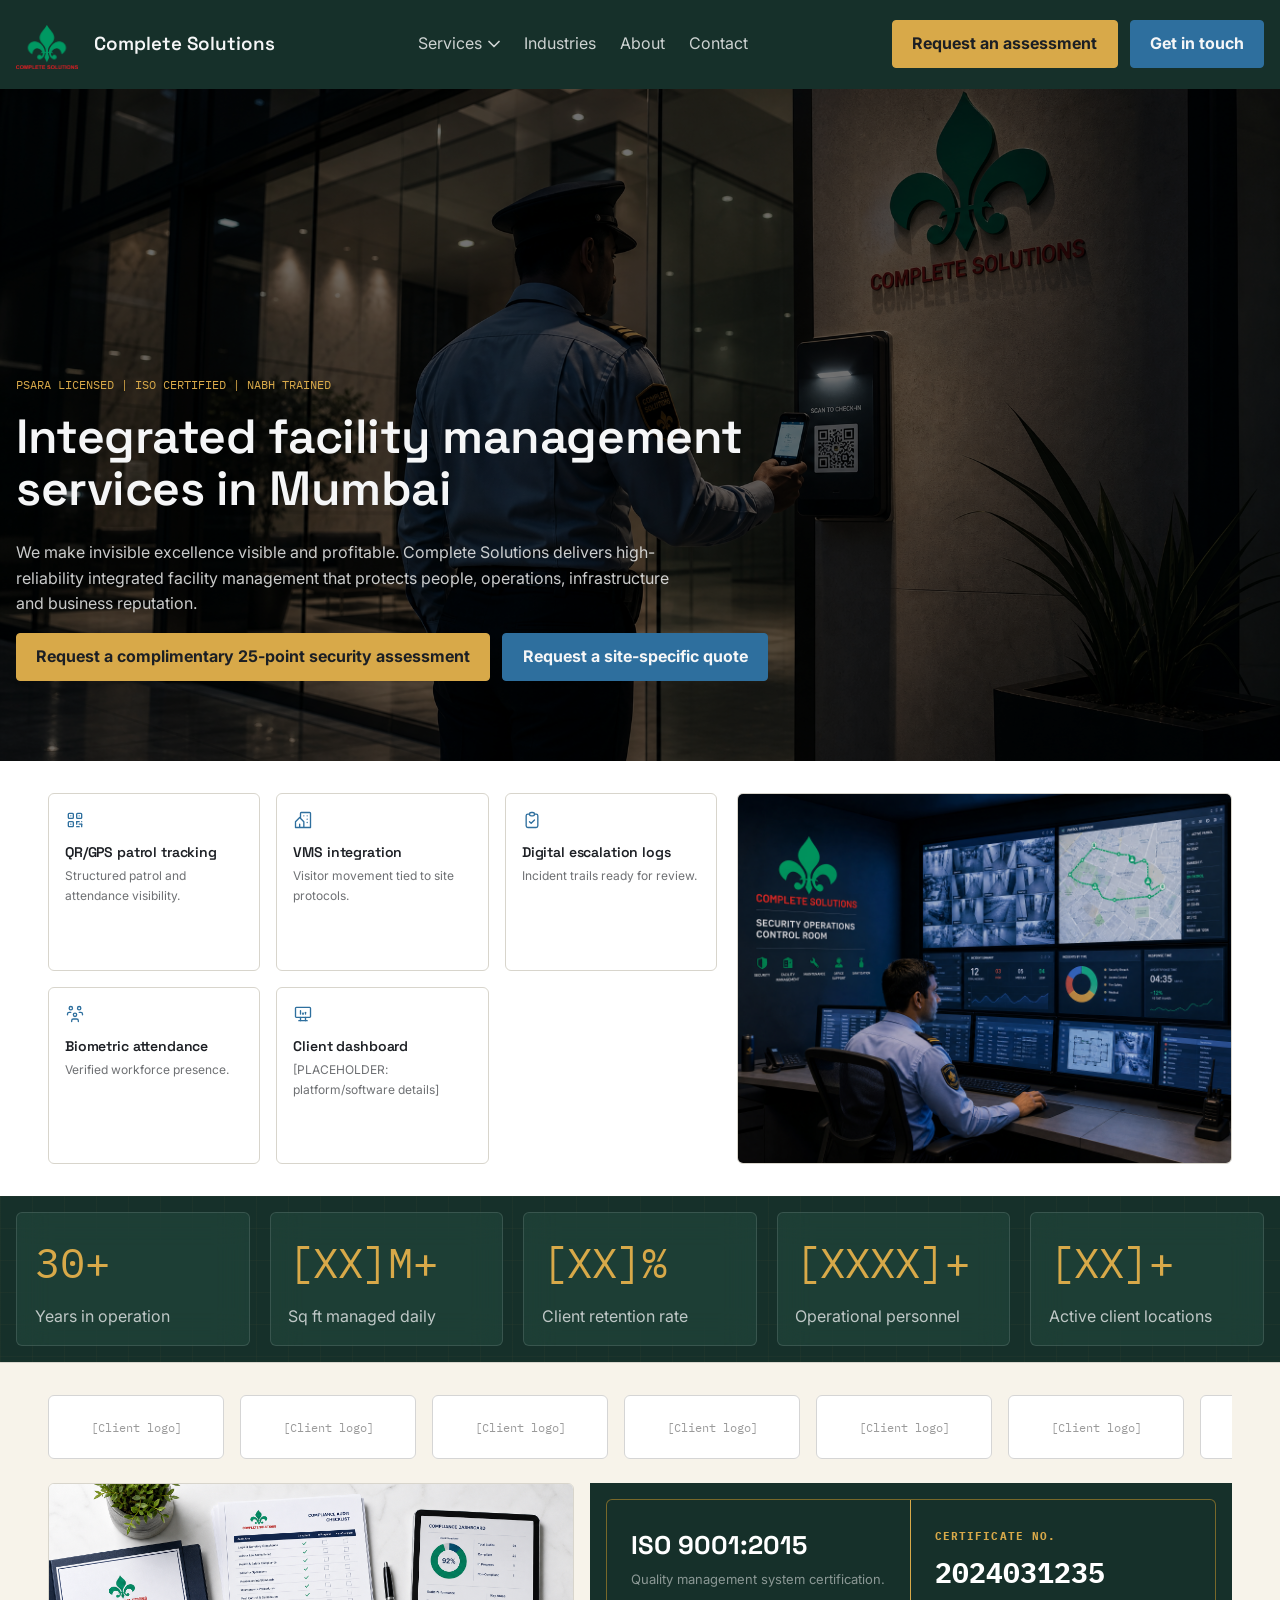
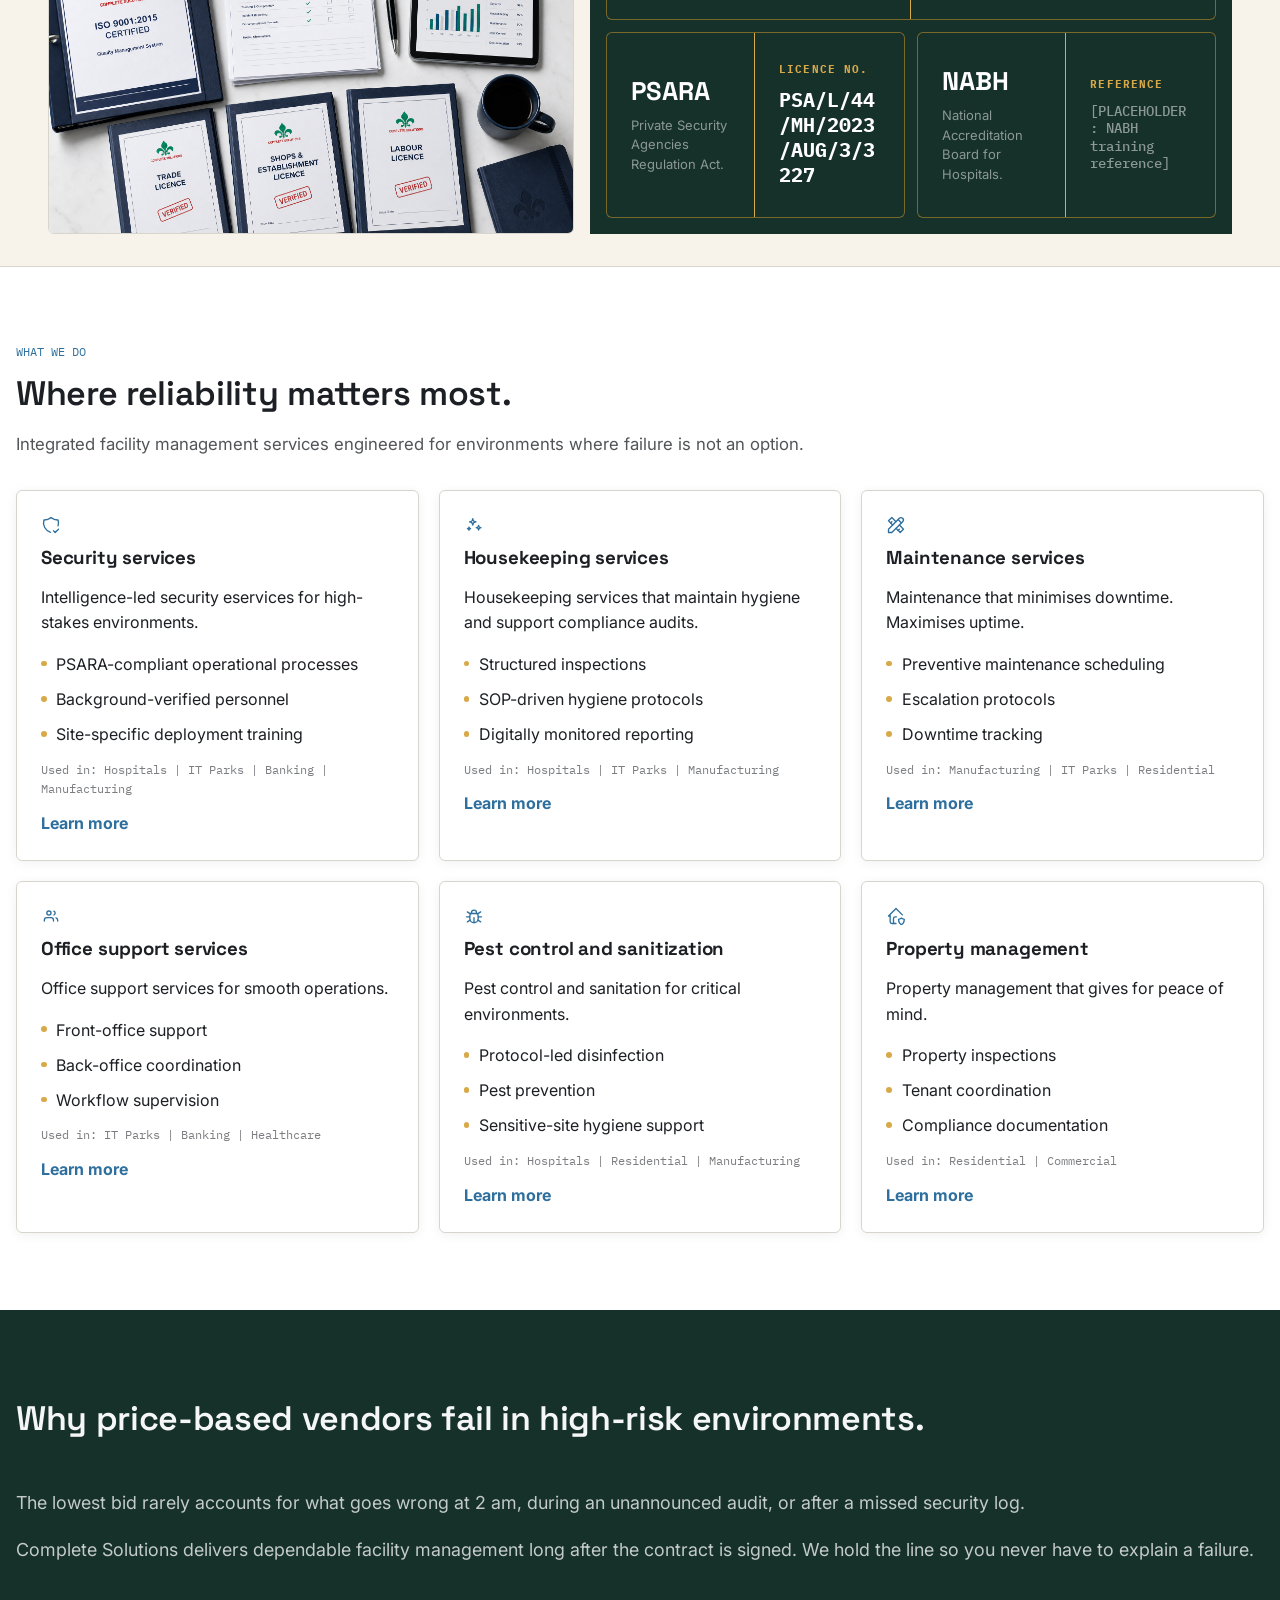
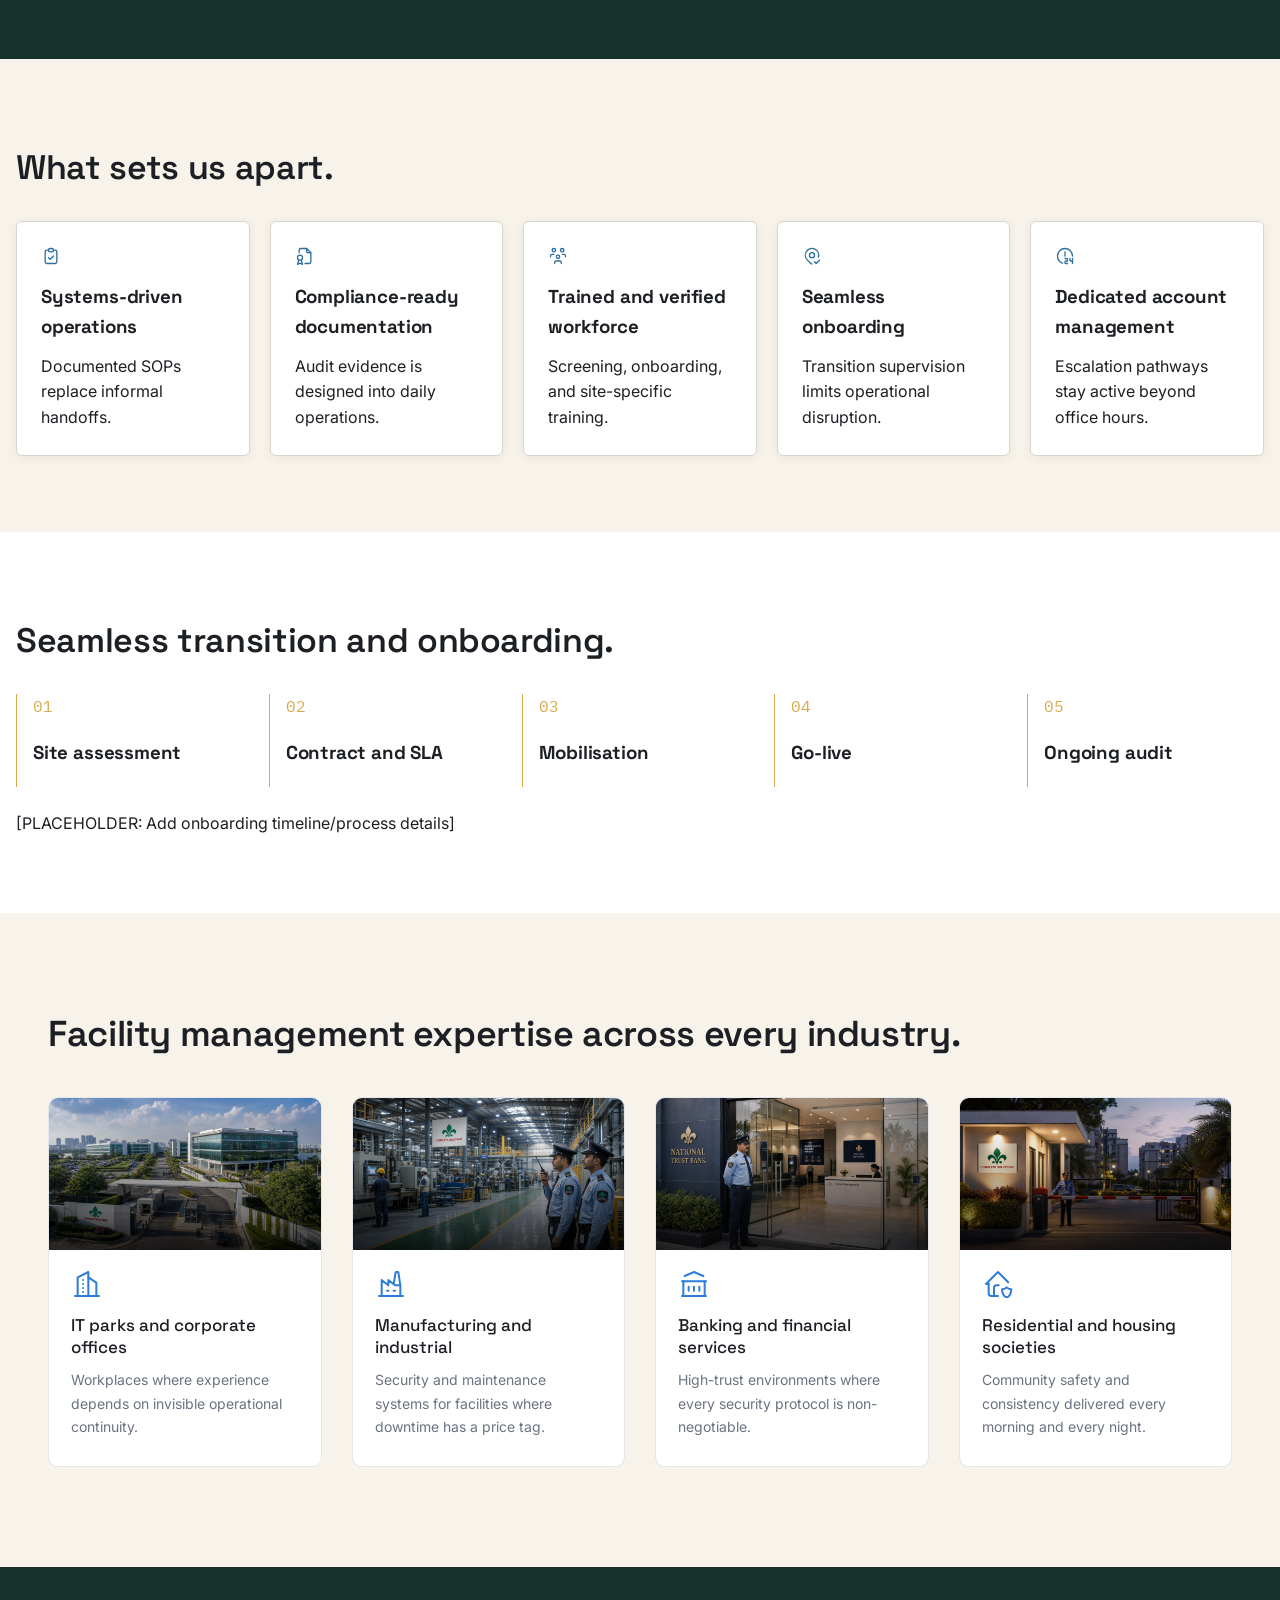
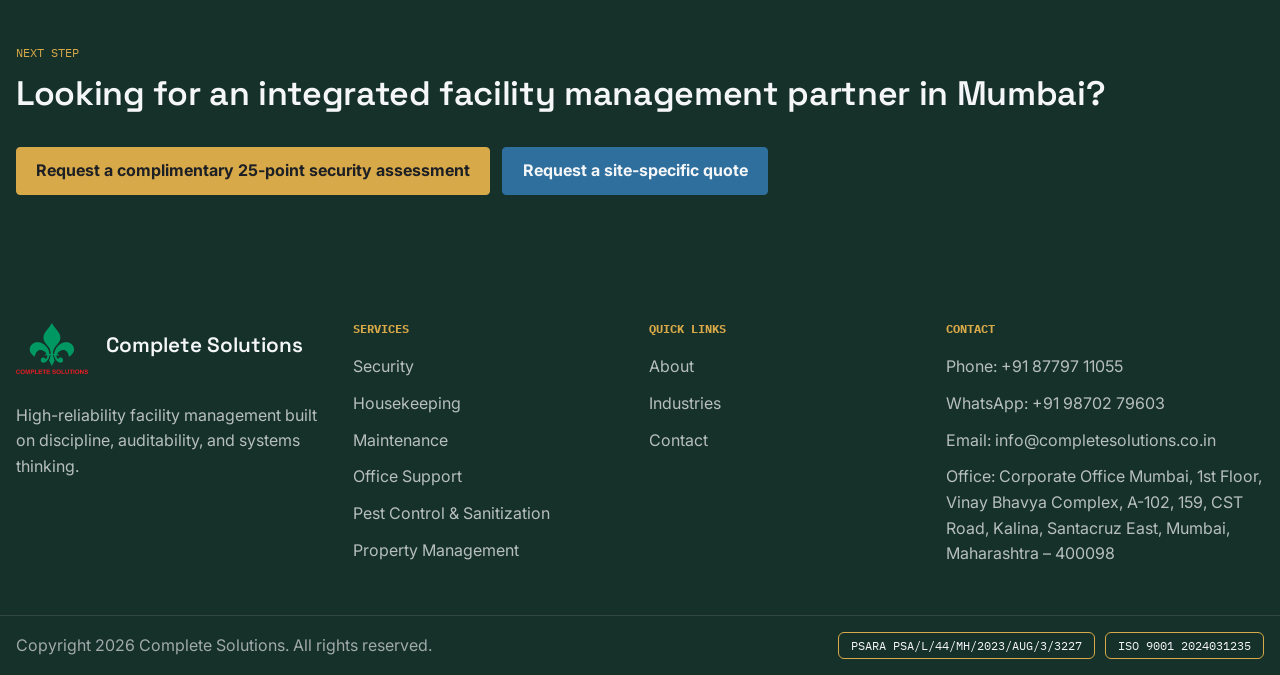
==== commit 459f9c8f: "Add files via upload" ====
--- a/index.html
+++ b/index.html
@@ -21,8 +21,8 @@
       <div class="container hero-inner">
         <div class="hero-copy">
           <div class="eyebrow">PSARA licensed | ISO certified | NABH trained</div>
-          <h1 class="hero-title">Professional facility management services in Mumbai</h1>
-          <p class="hero-text">We make invisible excellence visible and profitable. Complete Solutions delivers high-reliability facility management that protects your people, operations, and reputation.</p>
+          <h1 class="hero-title">Integrated facility management services in Mumbai</h1>
+          <p class="hero-text">We make invisible excellence visible and profitable. Complete Solutions delivers high-reliability integrated facility management that protects people, operations, infrastructure and business reputation.</p>
           <div class="btn-row">
             <a class="btn btn-assessment" href="/contact.html#assessment">Request a complimentary 25-point security assessment</a>
             <a class="btn btn-quote" href="/contact.html#quote">Request a site-specific quote</a>
@@ -88,14 +88,14 @@
       <div class="container">
         <div class="eyebrow" style="color: var(--steel-blue);">What we do</div>
         <h2 class="section-title">Where reliability matters most.</h2>
-        <p class="lead">Every service is engineered for environments where failure is not an option.</p>
+        <p class="lead">Integrated facility management services engineered for environments where failure is not an option.</p>
         <div class="grid grid-3" style="margin-top: 2rem;">
           <article class="card service-card">
             <div class="icon-chip">
               <svg viewBox="0 0 24 24" aria-hidden="true"><path d="M11.46 20.846a12 12 0 0 1 -7.96 -14.846a12 12 0 0 0 8.5 -3a12 12 0 0 0 8.5 3a12 12 0 0 1 -.09 7.06"></path><path d="M15 19l2 2l4 -4"></path></svg>
             </div>
             <h3 class="card-title">Security services</h3>
-            <p>Intelligence-led protection for high-stakes environments.</p>
+            <p>Intelligence-led security eservices for high-stakes environments.</p>
             <ul>
               <li>PSARA-compliant operational processes</li>
               <li>Background-verified personnel</li>
@@ -109,7 +109,7 @@
               <svg viewBox="0 0 24 24" aria-hidden="true"><path d="M10.5 4.5l.6 1.9a2 2 0 0 0 1.3 1.3l1.9.6-1.9.6a2 2 0 0 0-1.3 1.3l-.6 1.9-.6-1.9a2 2 0 0 0-1.3-1.3l-1.9-.6 1.9-.6a2 2 0 0 0 1.3-1.3l.6-1.9zM17.5 12.5l.45 1.35a1.5 1.5 0 0 0 .95.95l1.35.45-1.35.45a1.5 1.5 0 0 0-.95.95l-.45 1.35-.45-1.35a1.5 1.5 0 0 0-.95-.95l-1.35-.45 1.35-.45a1.5 1.5 0 0 0 .95-.95l.45-1.35zM6 14.5l.3.9a1 1 0 0 0 .65.65l.9.3-.9.3a1 1 0 0 0-.65.65L6 18.2l-.3-.9a1 1 0 0 0-.65-.65l-.9-.3.9-.3a1 1 0 0 0 .65-.65l.3-.9z" fill="none" stroke="currentColor" stroke-width="1.6" stroke-linecap="round" stroke-linejoin="round"/></svg>
             </div>
             <h3 class="card-title">Housekeeping services</h3>
-            <p>Hygiene standards that hold up under compliance audits.</p>
+            <p>Housekeeping services that maintain hygiene and support compliance audits.</p>
             <ul>
               <li>Structured inspections</li>
               <li>SOP-driven hygiene protocols</li>
@@ -123,7 +123,7 @@
               <svg viewBox="0 0 24 24" aria-hidden="true"><path d="M3 21h4l13 -13a1.5 1.5 0 0 0 -4 -4l-13 13v4"></path><path d="M14.5 5.5l4 4"></path><path d="M12 8l-5 -5l-4 4l5 5"></path><path d="M7 8l-1.5 1.5"></path><path d="M16 12l5 5l-4 4l-5 -5"></path><path d="M16 17l-1.5 1.5"></path></svg>
             </div>
             <h3 class="card-title">Maintenance services</h3>
-            <p>Minimising downtime. Maximising uptime.</p>
+            <p>Maintenance that minimises downtime. Maximises uptime.</p>
             <ul>
               <li>Preventive maintenance scheduling</li>
               <li>Escalation protocols</li>
@@ -137,7 +137,7 @@
               <svg viewBox="0 0 24 24" aria-hidden="true"><path d="M15 18v-1a3 3 0 0 0-3-3H7a3 3 0 0 0-3 3v1M9.5 11a2.5 2.5 0 1 0 0-5 2.5 2.5 0 0 0 0 5zM20 18v-1a3 3 0 0 0-2-2.82M15.5 6.2a2.5 2.5 0 0 1 0 4.6" fill="none" stroke="currentColor" stroke-width="1.6" stroke-linecap="round" stroke-linejoin="round"/></svg>
             </div>
             <h3 class="card-title">Office support services</h3>
-            <p>Workplace operations that keep teams focused.</p>
+            <p>Office support services for smooth operations.</p>
             <ul>
               <li>Front-office support</li>
               <li>Back-office coordination</li>
@@ -151,21 +151,21 @@
               <svg viewBox="0 0 24 24" aria-hidden="true"><path d="M9 9v-1a3 3 0 0 1 6 0v1"></path><path d="M8 9h8a6 6 0 0 1 1 3v3a5 5 0 0 1 -10 0v-3a6 6 0 0 1 1 -3"></path><path d="M3 13l4 0"></path><path d="M17 13l4 0"></path><path d="M12 20l0 -6"></path><path d="M4 19l3.35 -2"></path><path d="M20 19l-3.35 -2"></path><path d="M4 7l3.75 2.4"></path><path d="M20 7l-3.75 2.4"></path></svg>
             </div>
             <h3 class="card-title">Pest control and sanitization</h3>
-            <p>Zero-tolerance hygiene for critical environments.</p>
+            <p>Pest control and sanitation for critical environments.</p>
             <ul>
               <li>Protocol-led disinfection</li>
               <li>Pest prevention</li>
               <li>Sensitive-site hygiene support</li>
             </ul>
             <p class="used-in">Used in: Hospitals | Residential | Manufacturing</p>
-            <p><a href="/services/pest-control.html" style="color: var(--steel-blue); font-weight: 700;">Learn more</a></p>
+            <p><a href="/services/pest-control-sanitization.html" style="color: var(--steel-blue); font-weight: 700;">Learn more</a></p>
           </article>
           <article class="card service-card">
             <div class="icon-chip">
               <svg viewBox="0 0 24 24" aria-hidden="true"><path d="M5 12h-2l9 -9l7.636 7.636"></path><path d="M5 12v7a2 2 0 0 0 2 2h5"></path><path d="M9 21v-6a2 2 0 0 1 2 -2h1.5"></path><path d="M22 16c0 4 -2.5 6 -3.5 6s-3.5 -2 -3.5 -6c1 0 2.5 -.5 3.5 -1.5c1 1 2.5 1.5 3.5 1.5"></path></svg>
             </div>
             <h3 class="card-title">Property management</h3>
-            <p>End-to-end asset care from tenant to maintenance.</p>
+            <p>Property management that gives for peace of mind.</p>
             <ul>
               <li>Property inspections</li>
               <li>Tenant coordination</li>
@@ -183,7 +183,7 @@
         <h2 class="section-title">Why price-based vendors fail in high-risk environments.</h2>
         <div class="quote-block dark-copy">
           <p>The lowest bid rarely accounts for what goes wrong at 2 am, during an unannounced audit, or after a missed security log.</p>
-          <p>Complete Solutions is not in the business of winning contracts. We are in the business of holding the line so you never have to explain a failure.</p>
+          <p>Complete Solutions delivers dependable facility management long after the contract is signed. We hold the line so you never have to explain a failure.</p>
         </div>
       </div>
     </section>
@@ -217,7 +217,7 @@
 
     <section class="industries-showcase" aria-labelledby="industries-showcase-title">
       <div class="industries-showcase__inner">
-        <h2 class="industries-showcase__title" id="industries-showcase-title">We speak your environment's language.</h2>
+        <h2 class="industries-showcase__title" id="industries-showcase-title">Facility management expertise across every industry.</h2>
         <div class="industries-showcase__grid">
           <article class="industries-card" data-industry-card style="transition-delay: 0ms;">
             <figure class="industries-card__media">
@@ -229,7 +229,7 @@
             </div>
             <div class="industries-card__body">
               <h3>IT parks and corporate offices</h3>
-              <p>Workplace experience depends on invisible operational continuity.</p>
+              <p>Workplaces where experience depends on invisible operational continuity.</p>
             </div>
           </article>
           <article class="industries-card" data-industry-card style="transition-delay: 120ms;">
@@ -279,7 +279,7 @@
       <div class="container split">
         <div>
           <div class="eyebrow">Next step</div>
-          <h2 class="section-title">Ready to make the shift from vendor to value?</h2>
+          <h2 class="section-title">Looking for an integrated facility management partner in Mumbai?</h2>
         </div>
         <div class="btn-row">
           <a class="btn btn-assessment" href="/contact.html#assessment">Request a complimentary 25-point security assessment</a>
--- a/style.css
+++ b/style.css
@@ -431,6 +431,22 @@
   line-height: 1.1;
 }
 
+body[data-service] .hero-title {
+  position: relative;
+  display: inline-block;
+  padding-bottom: 1rem;
+}
+
+body[data-service] .hero-title::after {
+  content: "";
+  position: absolute;
+  left: 0;
+  bottom: 0;
+  width: 4.5rem;
+  height: 2px;
+  background: var(--gold);
+}
+
 .hero-text {
   max-width: 42rem;
   margin-top: 1.5rem;
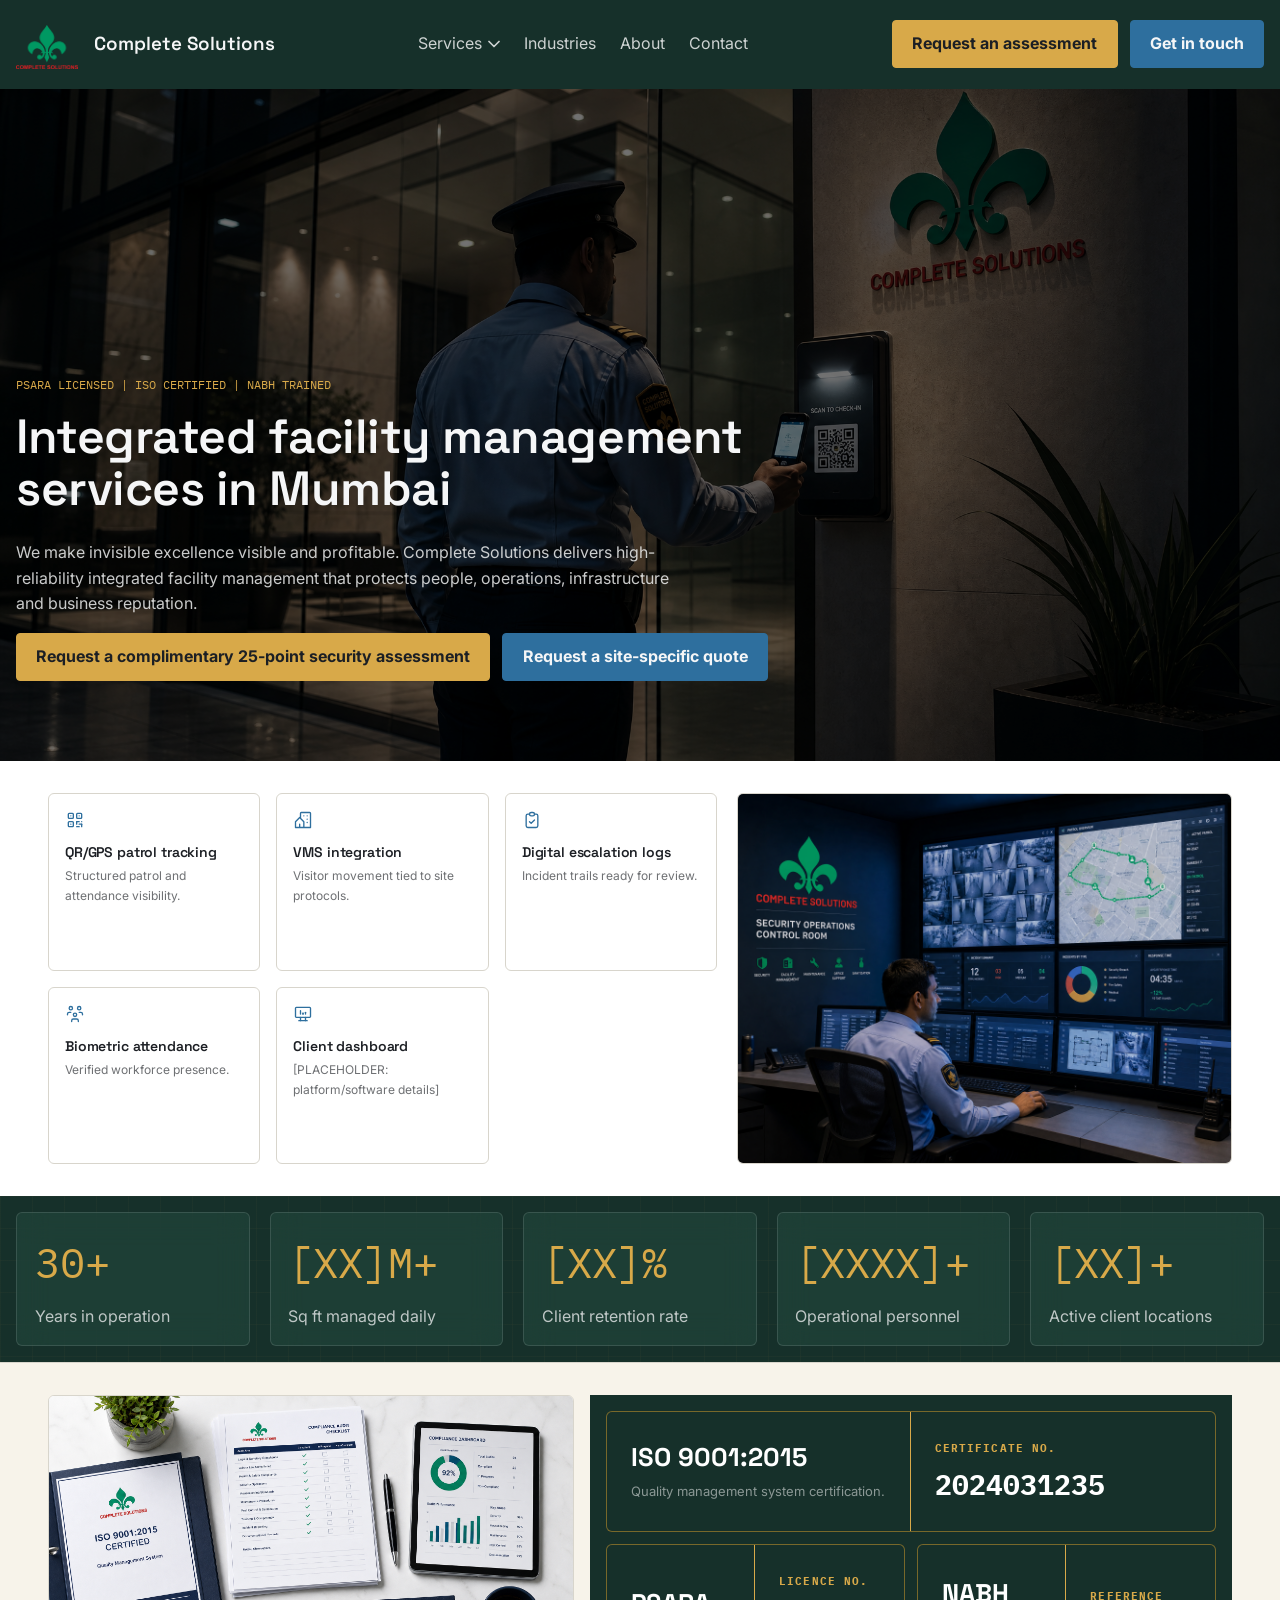
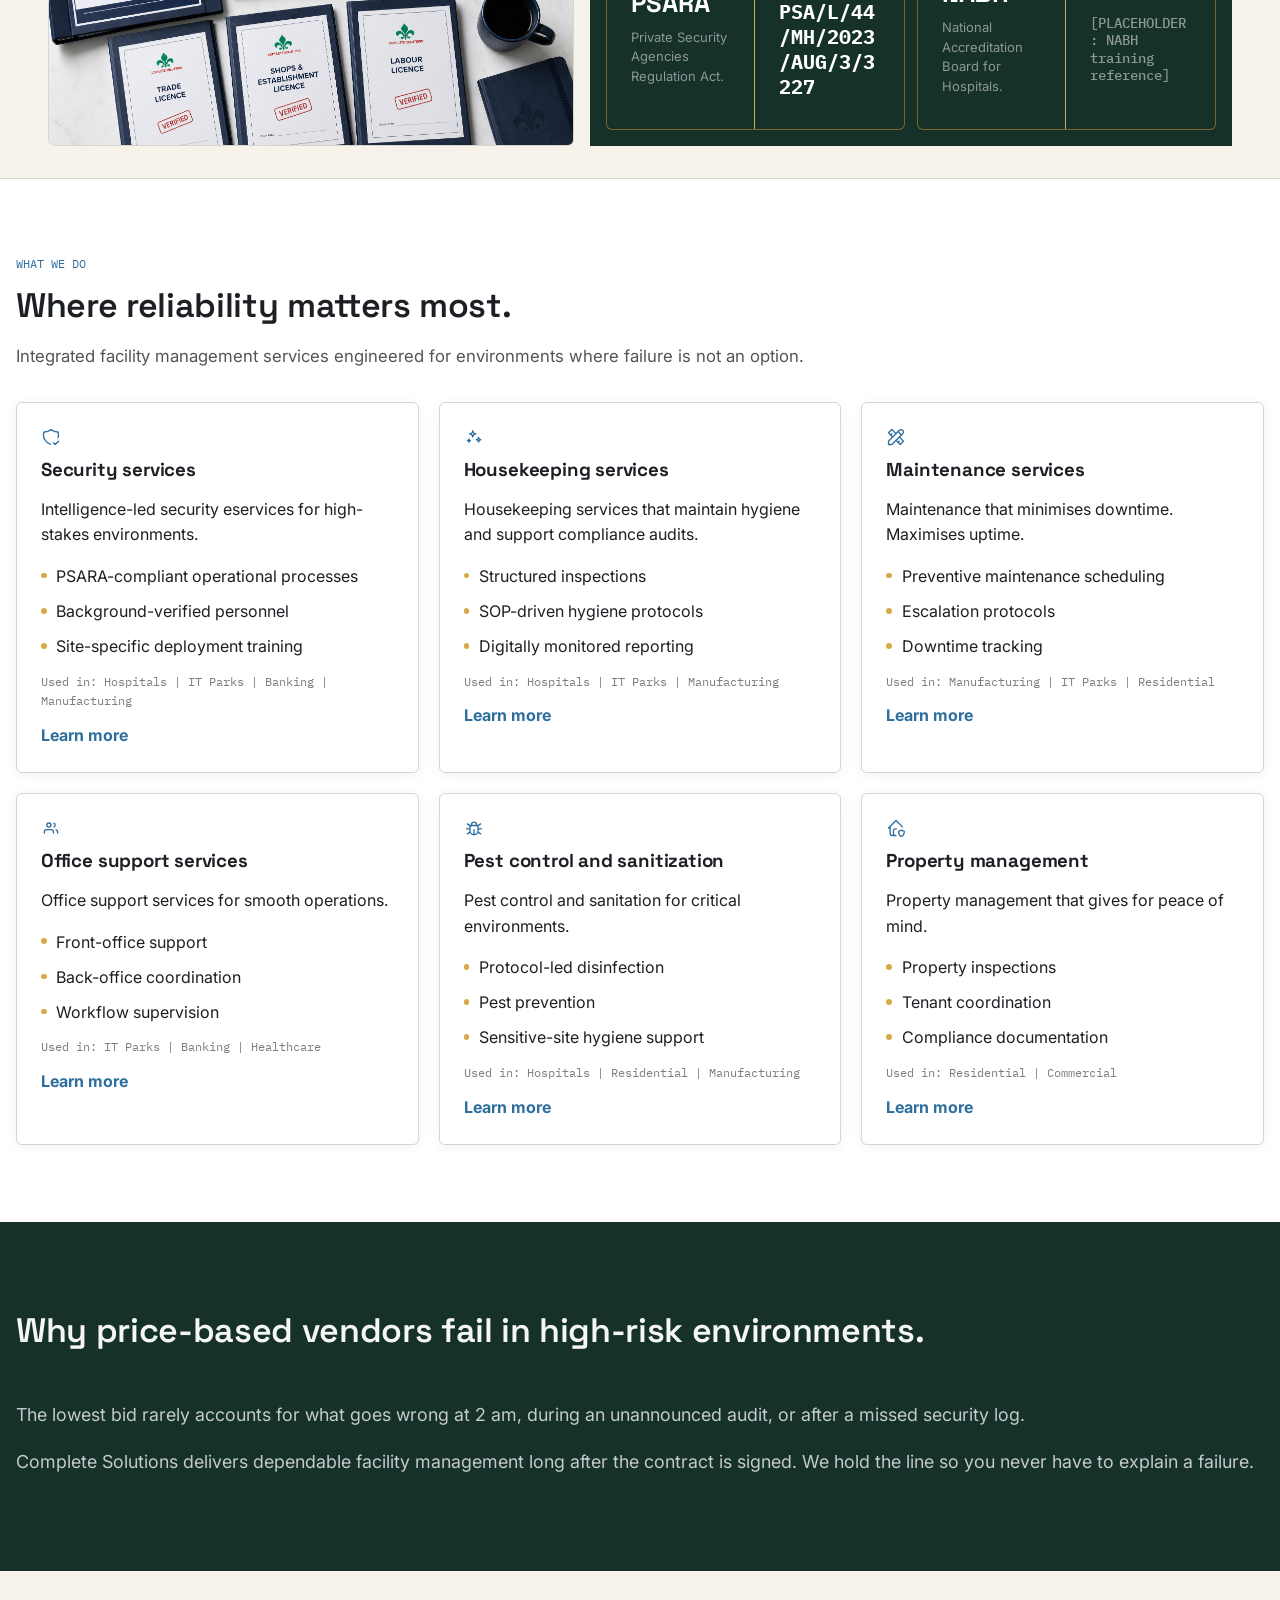
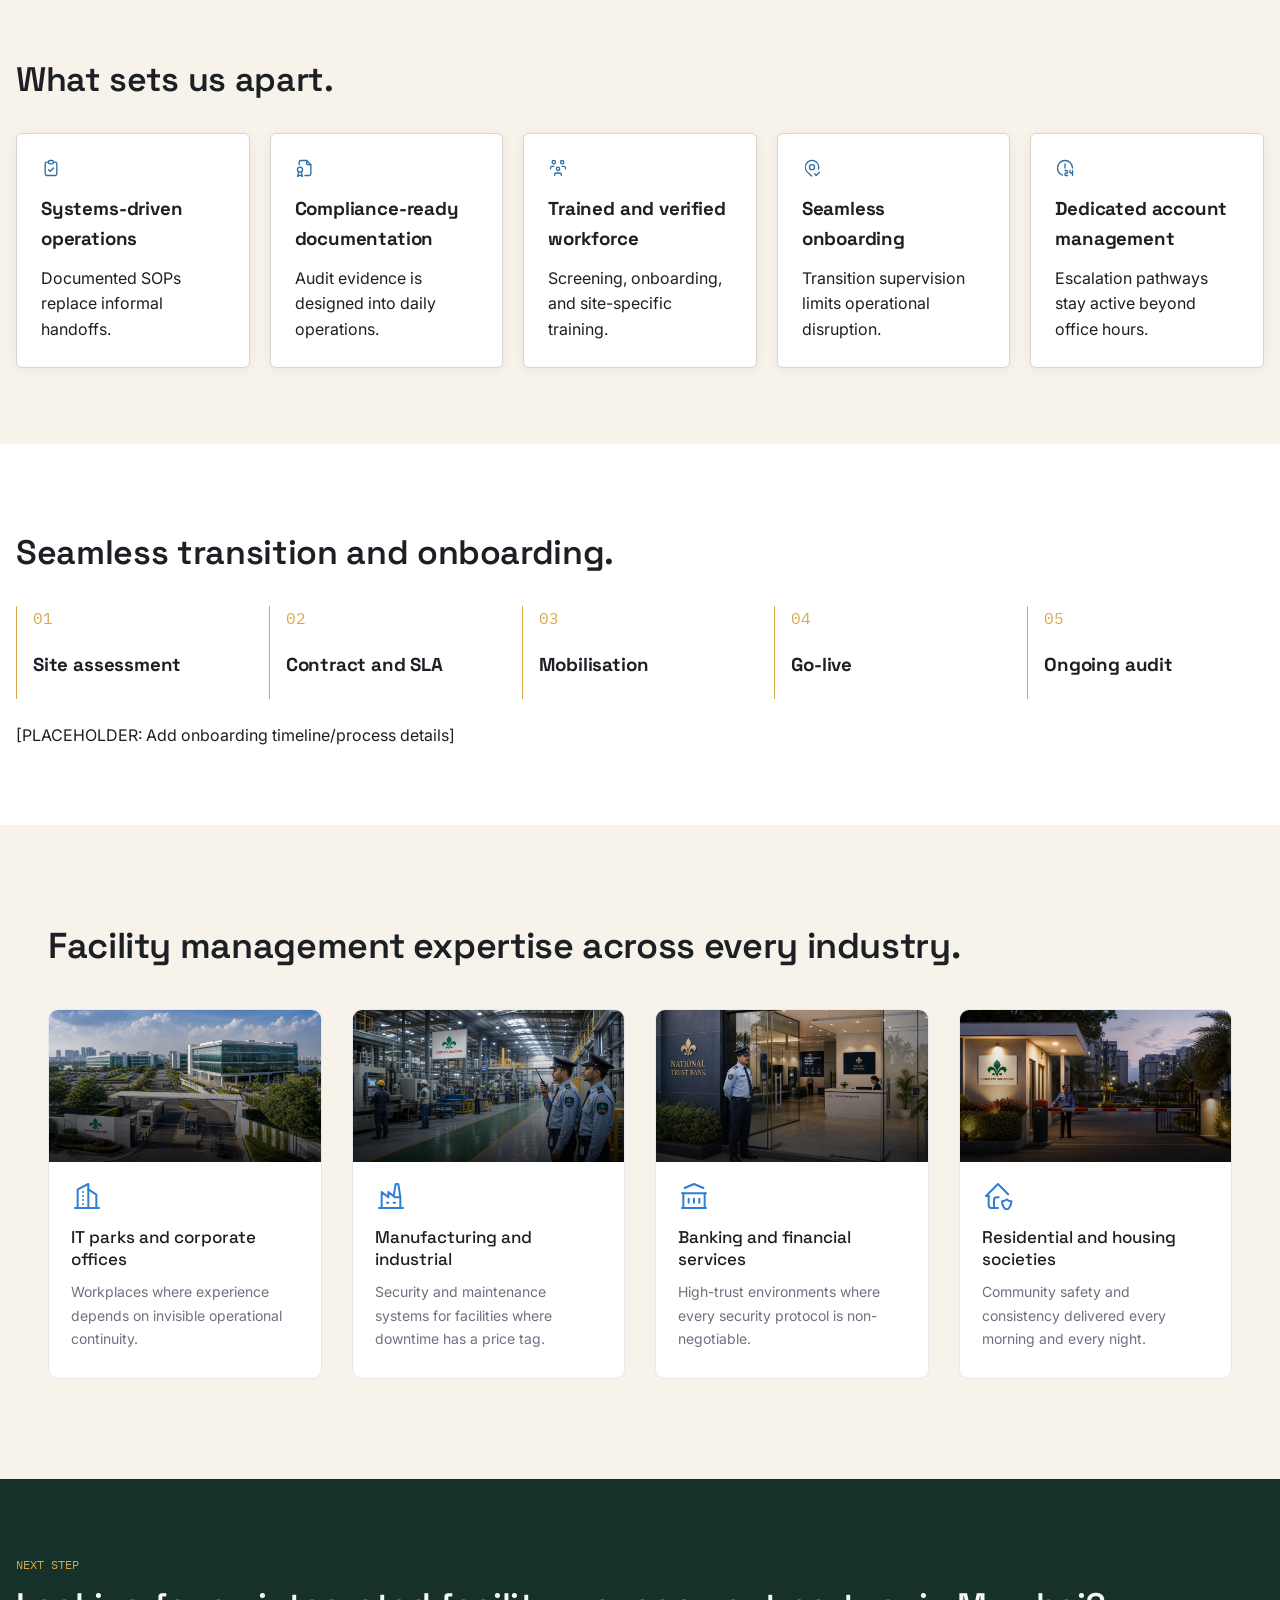
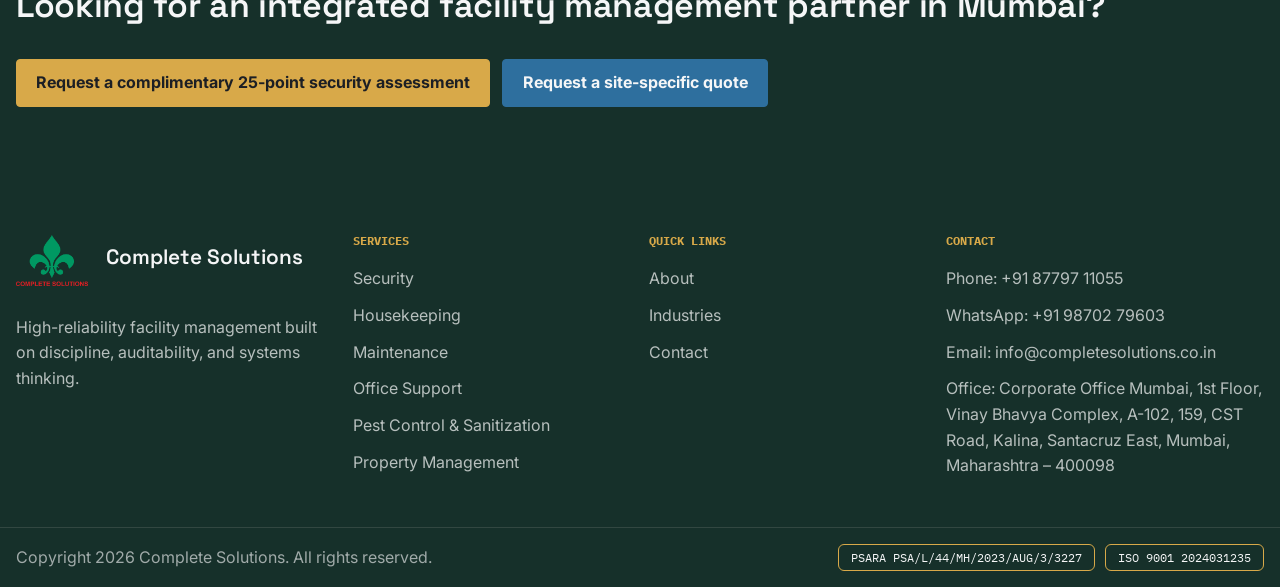
==== commit 39bc7e1d: "Add files via upload" ====
--- a/index.html
+++ b/index.html
@@ -44,24 +44,8 @@
       <div class="container grid grid-5" data-stats></div>
     </section>
 
-    <section class="trust-strip" aria-label="Client logos and certifications">
+    <section class="trust-strip" aria-label="Certifications and licenses">
       <div class="trust-strip__inner">
-        <div class="marquee">
-          <div class="marquee-track">
-            <div class="logo-tile">[Client logo]</div>
-            <div class="logo-tile">[Client logo]</div>
-            <div class="logo-tile">[Client logo]</div>
-            <div class="logo-tile">[Client logo]</div>
-            <div class="logo-tile">[Client logo]</div>
-            <div class="logo-tile">[Client logo]</div>
-            <div class="logo-tile">[Client logo]</div>
-            <div class="logo-tile">[Client logo]</div>
-            <div class="logo-tile">[Client logo]</div>
-            <div class="logo-tile">[Client logo]</div>
-            <div class="logo-tile">[Client logo]</div>
-            <div class="logo-tile">[Client logo]</div>
-          </div>
-        </div>
         <div class="certifications-showcase">
           <figure class="certifications-showcase__media" aria-label="Compliance audit desk with files, checklist, stamps, and certification documents.">
             <img src="assets/images/image-03.png" alt="Compliance audit desk with files, checklist, stamps, and certification documents.">
--- a/style.css
+++ b/style.css
@@ -885,45 +885,6 @@
   color: rgba(245, 246, 247, 0.75);
 }
 
-.marquee {
-  overflow: hidden;
-}
-
-.marquee-track {
-  display: flex;
-  gap: 16px;
-  min-width: max-content;
-  filter: grayscale(1);
-  animation: marquee 28s linear infinite;
-}
-
-.marquee-track:hover {
-  animation-play-state: paused;
-}
-
-.logo-tile {
-  display: flex;
-  align-items: center;
-  justify-content: center;
-  width: 176px;
-  min-width: 176px;
-  height: 64px;
-  padding: 0;
-  border-radius: 6px;
-  border: 1px solid var(--border);
-  background: var(--bg-light);
-  color: rgba(28, 31, 36, 0.45);
-  font-family: "IBM Plex Mono", monospace;
-  font-size: 12px;
-}
-
-.logo-tile img {
-  max-width: 140px;
-  max-height: 52px;
-  width: auto;
-  height: auto;
-}
-
 .asset {
   position: relative;
   overflow: hidden;
@@ -990,68 +951,6 @@
 
 .leadership-philosophy__photo img {
   object-position: top center;
-}
-
-.leadership-grid {
-  display: grid;
-  grid-template-columns: 1fr;
-  gap: 1.5rem;
-  margin-top: 3rem;
-}
-
-.leadership-card {
-  display: flex;
-  gap: 1.25rem;
-  align-items: center;
-  overflow: hidden;
-  padding: 1.5rem;
-  border: 1px solid var(--border);
-  border-radius: 10px;
-  background: #fff;
-  box-shadow: var(--shadow-card);
-}
-
-.leadership-card__photo {
-  display: grid;
-  place-items: center;
-  width: 5rem;
-  height: 5rem;
-  border: 1px solid var(--border);
-  border-radius: 50%;
-  background: var(--bg-light);
-  color: rgba(28, 31, 36, 0.42);
-  flex: 0 0 5rem;
-}
-
-.leadership-card__photo svg {
-  width: 2.5rem;
-  height: 2.5rem;
-  fill: none;
-  stroke: currentColor;
-  stroke-width: 1.35;
-  stroke-linecap: round;
-  stroke-linejoin: round;
-}
-
-.leadership-card__content {
-  min-width: 0;
-}
-
-.leadership-card .card-title {
-  margin: 0;
-  font-weight: 700;
-}
-
-.leadership-card__role {
-  margin: 0.35rem 0 0;
-  color: rgba(28, 31, 36, 0.62);
-  font-size: 0.92rem;
-}
-
-.leadership-card__bio {
-  margin: 0.85rem 0 0;
-  color: var(--text-dark);
-  line-height: 1.65;
 }
 
 .about-section-title {
@@ -1245,12 +1144,6 @@
 .about-industry-tile p {
   margin: 0.5rem 0 0;
   color: rgba(28, 31, 36, 0.68);
-}
-
-.about-client-carousel {
-  margin-top: 2.5rem;
-  padding-top: 2rem;
-  border-top: 1px solid var(--border);
 }
 
 .about-testimonials__grid {
@@ -1743,7 +1636,7 @@
   grid-template-columns: 0.9fr 1.1fr;
   gap: 16px;
   align-items: stretch;
-  margin-top: 24px;
+  margin-top: 0;
 }
 
 .certifications-showcase__media {
@@ -2524,15 +2417,6 @@
   line-height: 1.5;
 }
 
-@keyframes marquee {
-  from {
-    transform: translateX(0);
-  }
-  to {
-    transform: translateX(-50%);
-  }
-}
-
 @media (max-width: 1080px) {
   .grid-5,
   .contact-grid,
@@ -2859,7 +2743,6 @@
 
 @media (max-width: 600px) {
   .certifications-showcase__cards,
-  .leadership-grid,
   .about-certifications-grid,
   .compliance-sectors,
   .about-industry-grid,
@@ -3149,10 +3032,6 @@
     border-bottom: 1px solid #d8a949;
   }
 
-  .leadership-card {
-    align-items: flex-start;
-  }
-
   .contact-enquiry {
     gap: 2rem;
   }
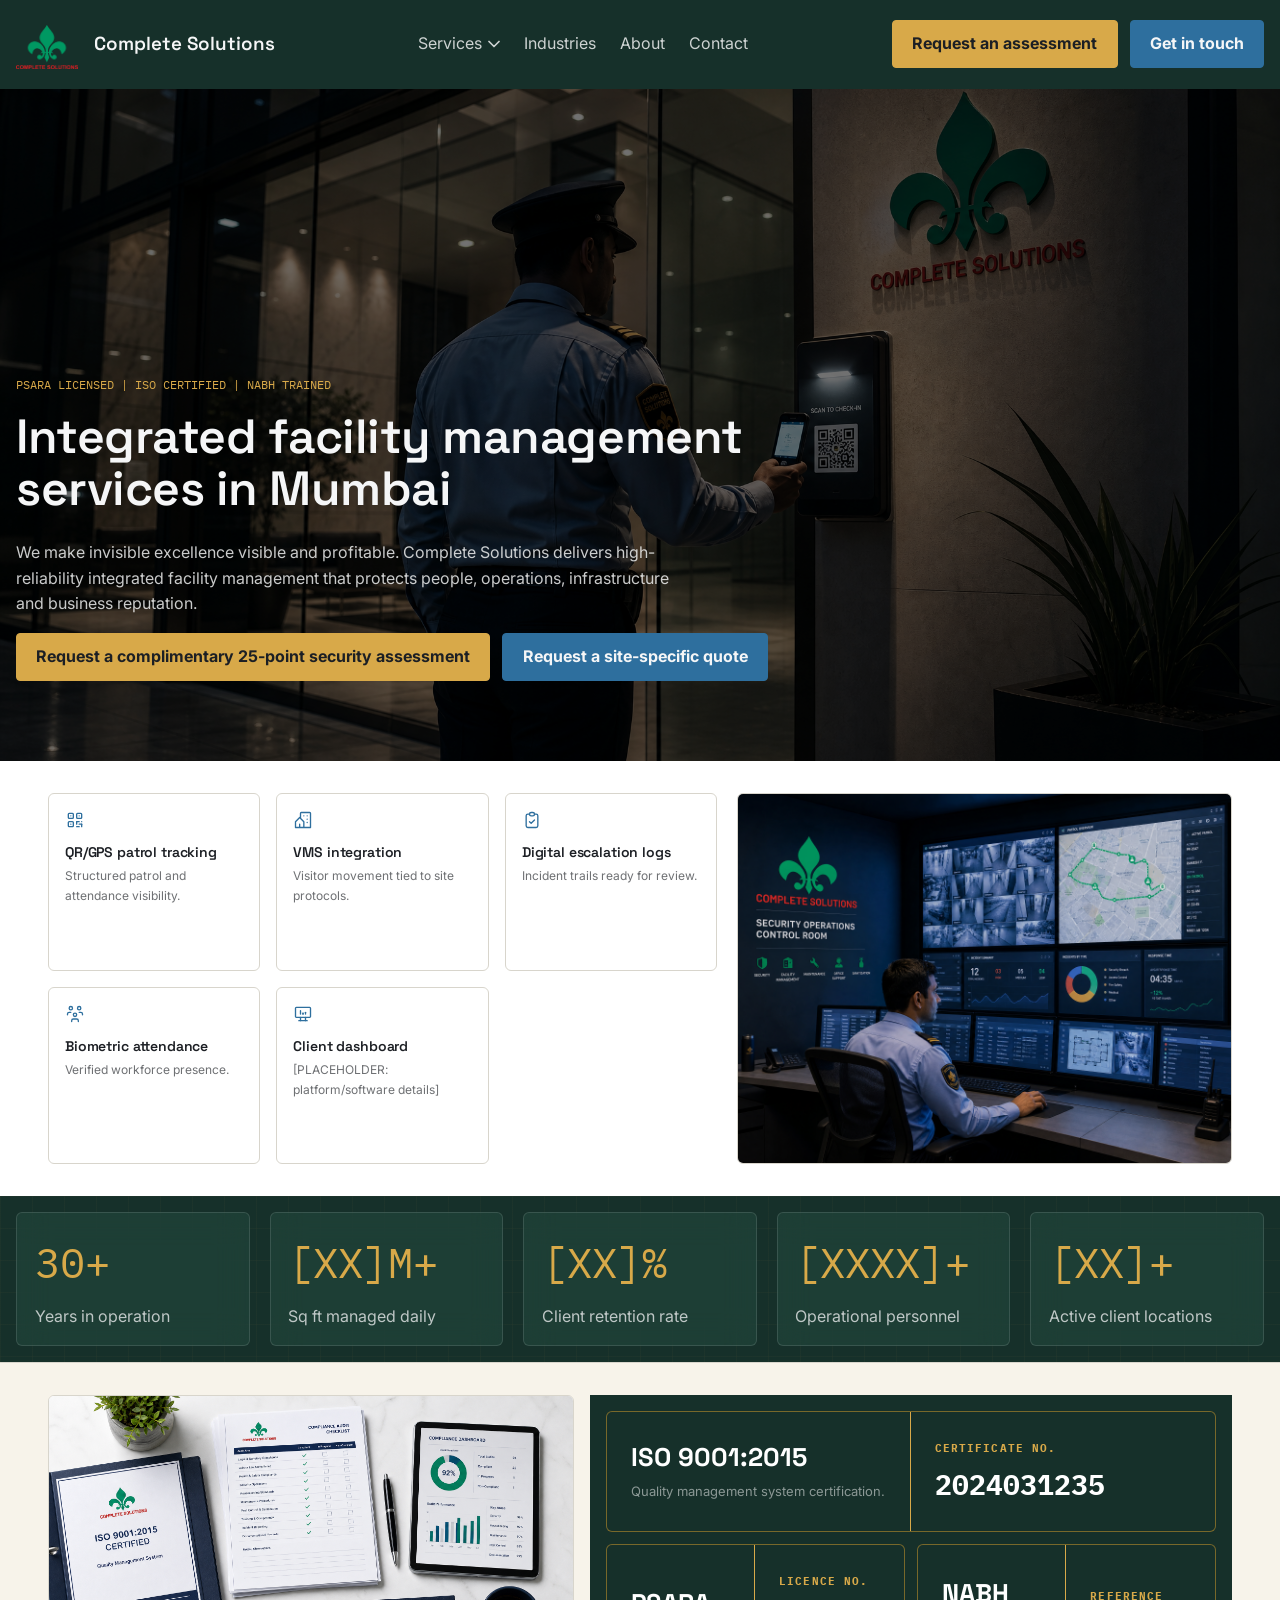
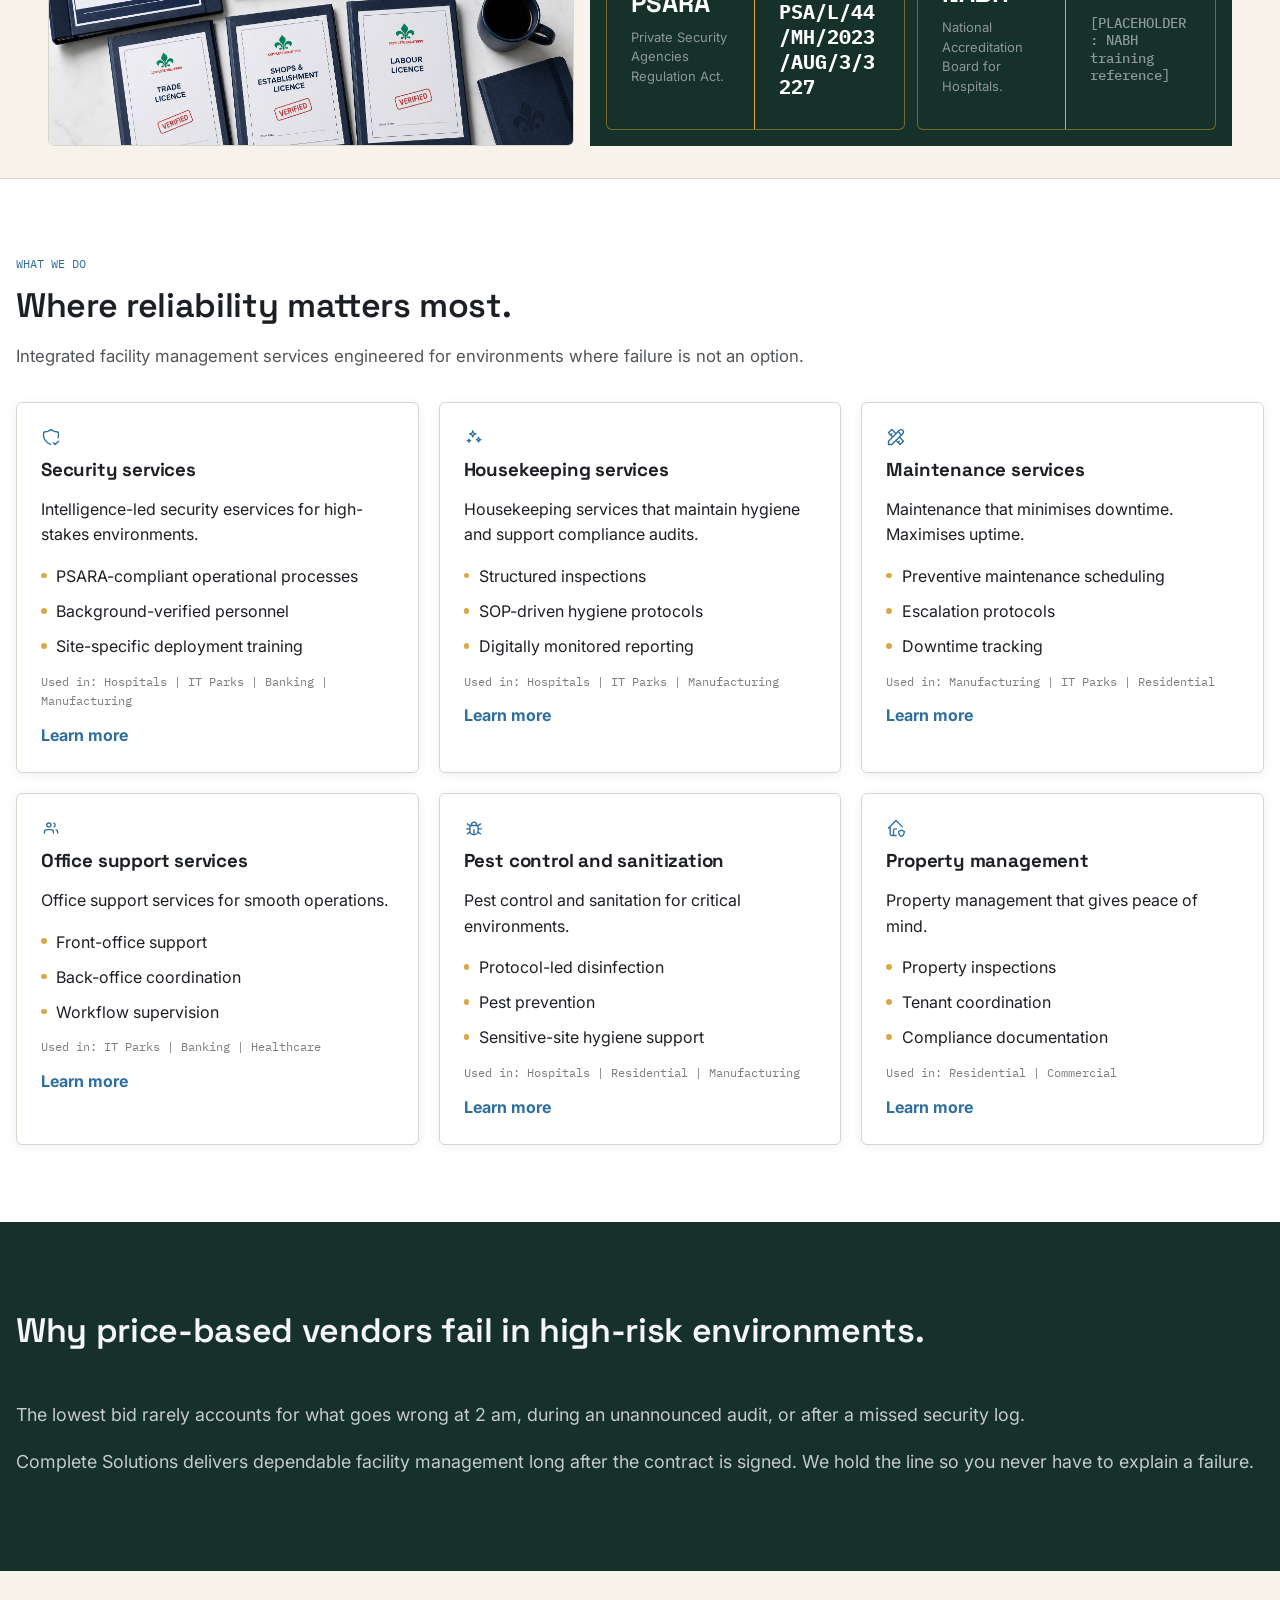
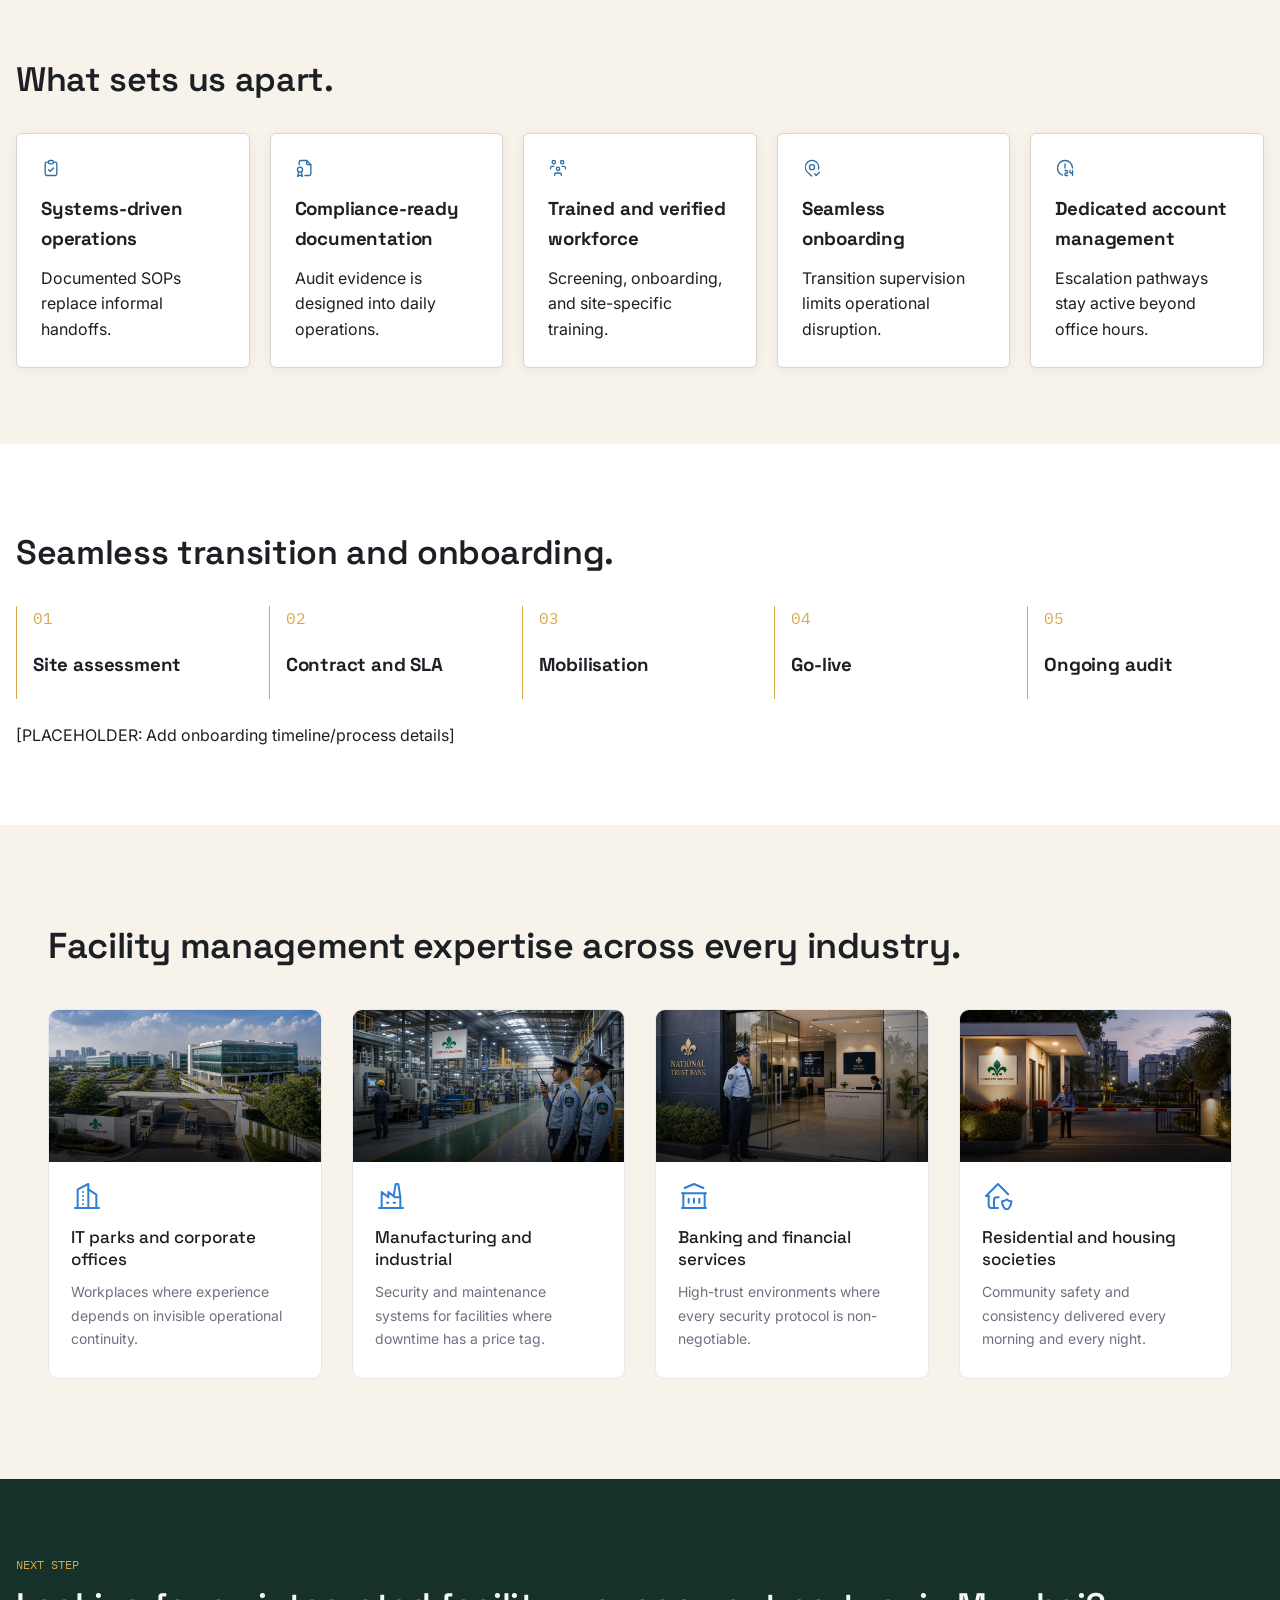
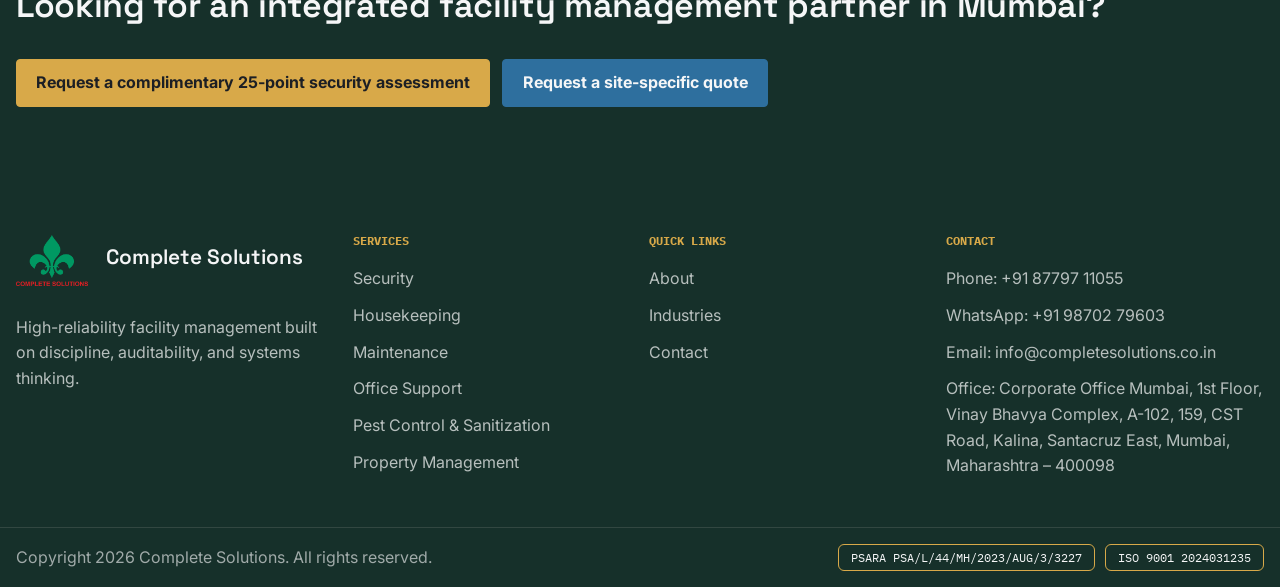
==== commit 48bc1024: "Add files via upload" ====
--- a/index.html
+++ b/index.html
@@ -149,7 +149,7 @@
               <svg viewBox="0 0 24 24" aria-hidden="true"><path d="M5 12h-2l9 -9l7.636 7.636"></path><path d="M5 12v7a2 2 0 0 0 2 2h5"></path><path d="M9 21v-6a2 2 0 0 1 2 -2h1.5"></path><path d="M22 16c0 4 -2.5 6 -3.5 6s-3.5 -2 -3.5 -6c1 0 2.5 -.5 3.5 -1.5c1 1 2.5 1.5 3.5 1.5"></path></svg>
             </div>
             <h3 class="card-title">Property management</h3>
-            <p>Property management that gives for peace of mind.</p>
+            <p>Property management that gives peace of mind.</p>
             <ul>
               <li>Property inspections</li>
               <li>Tenant coordination</li>
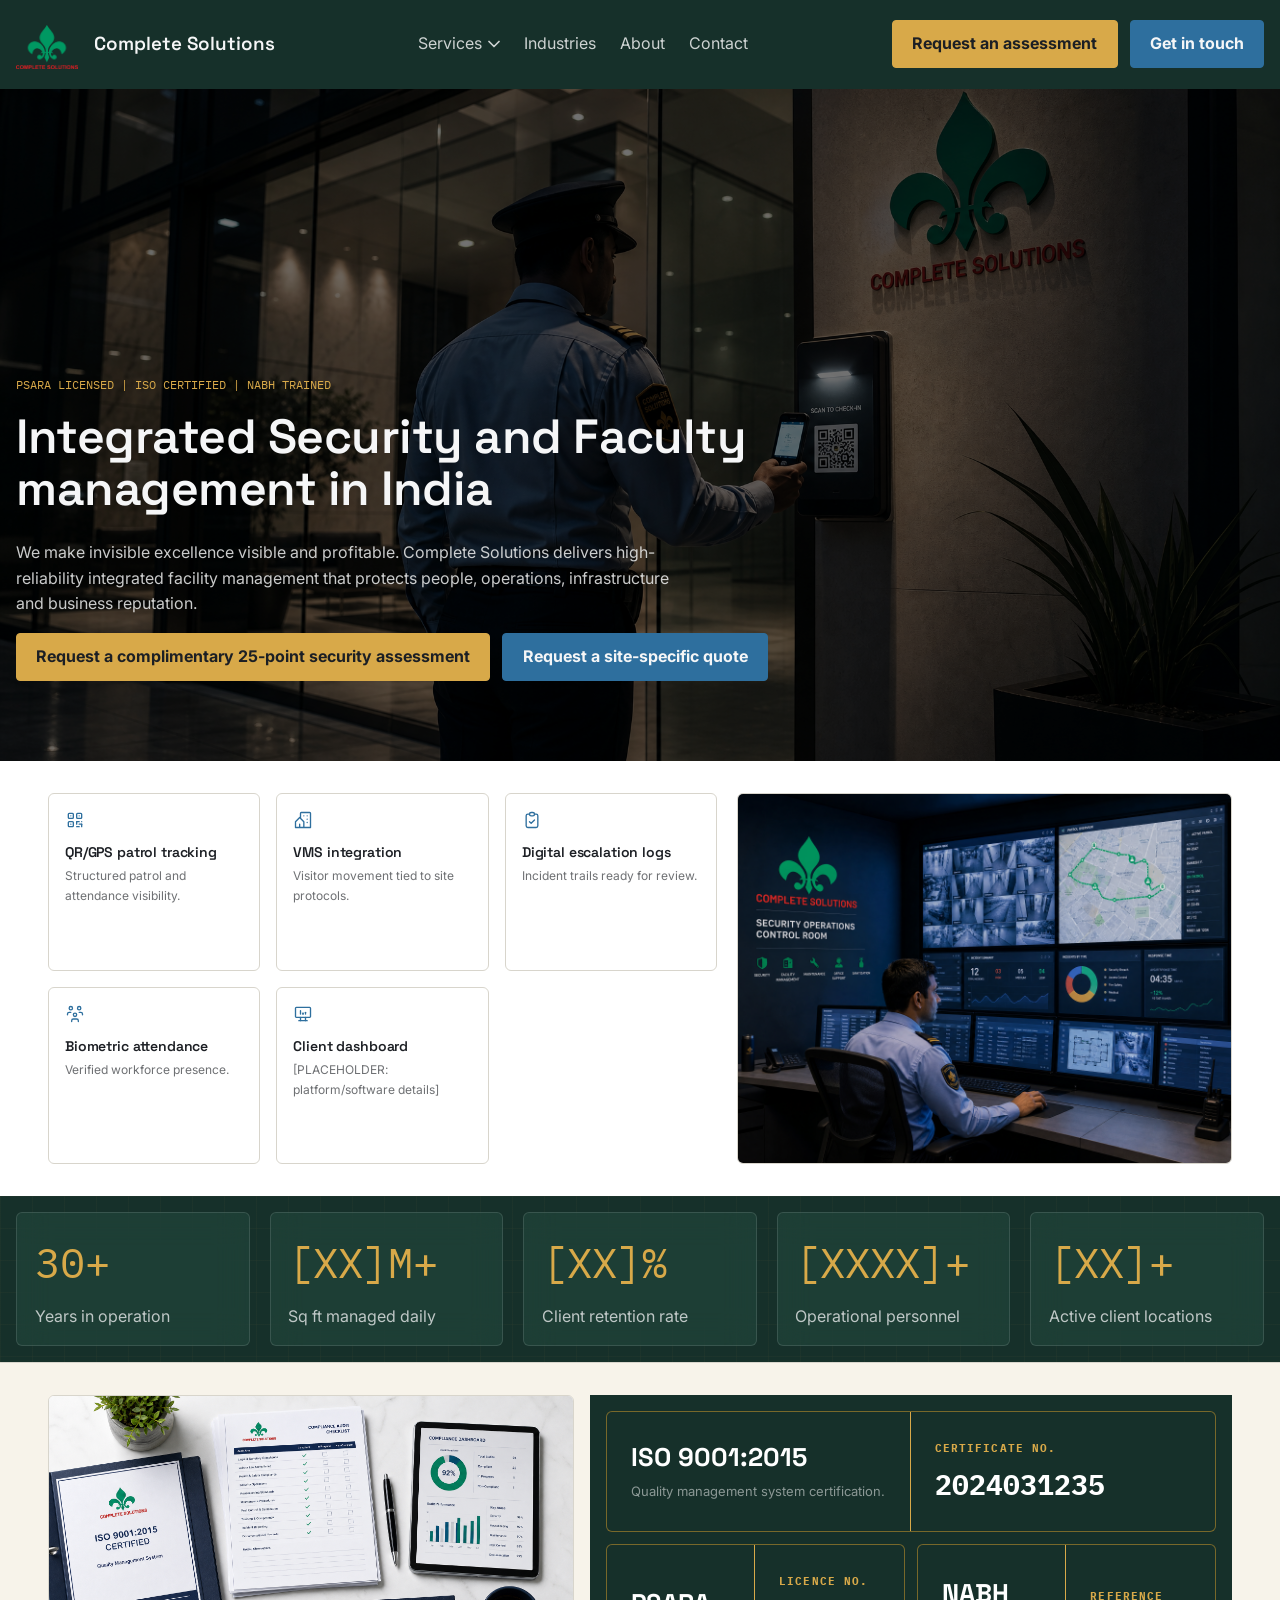
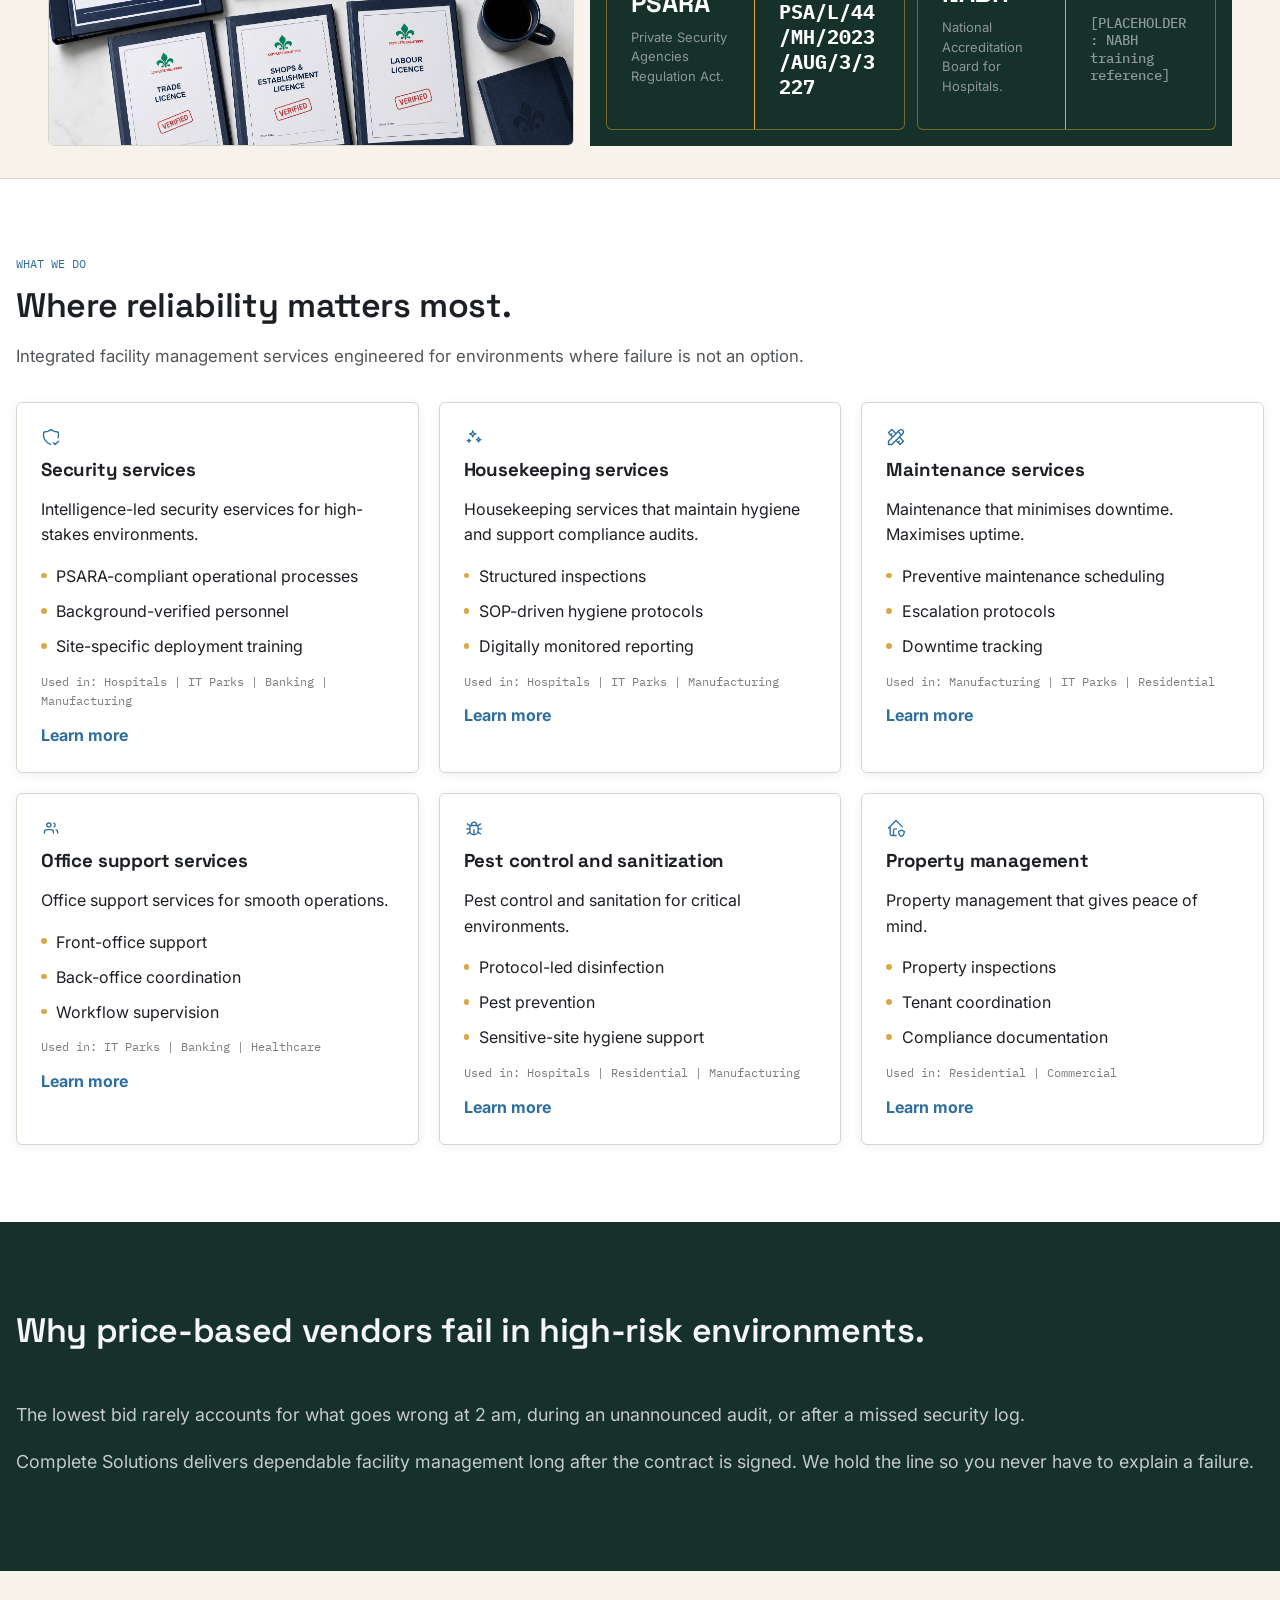
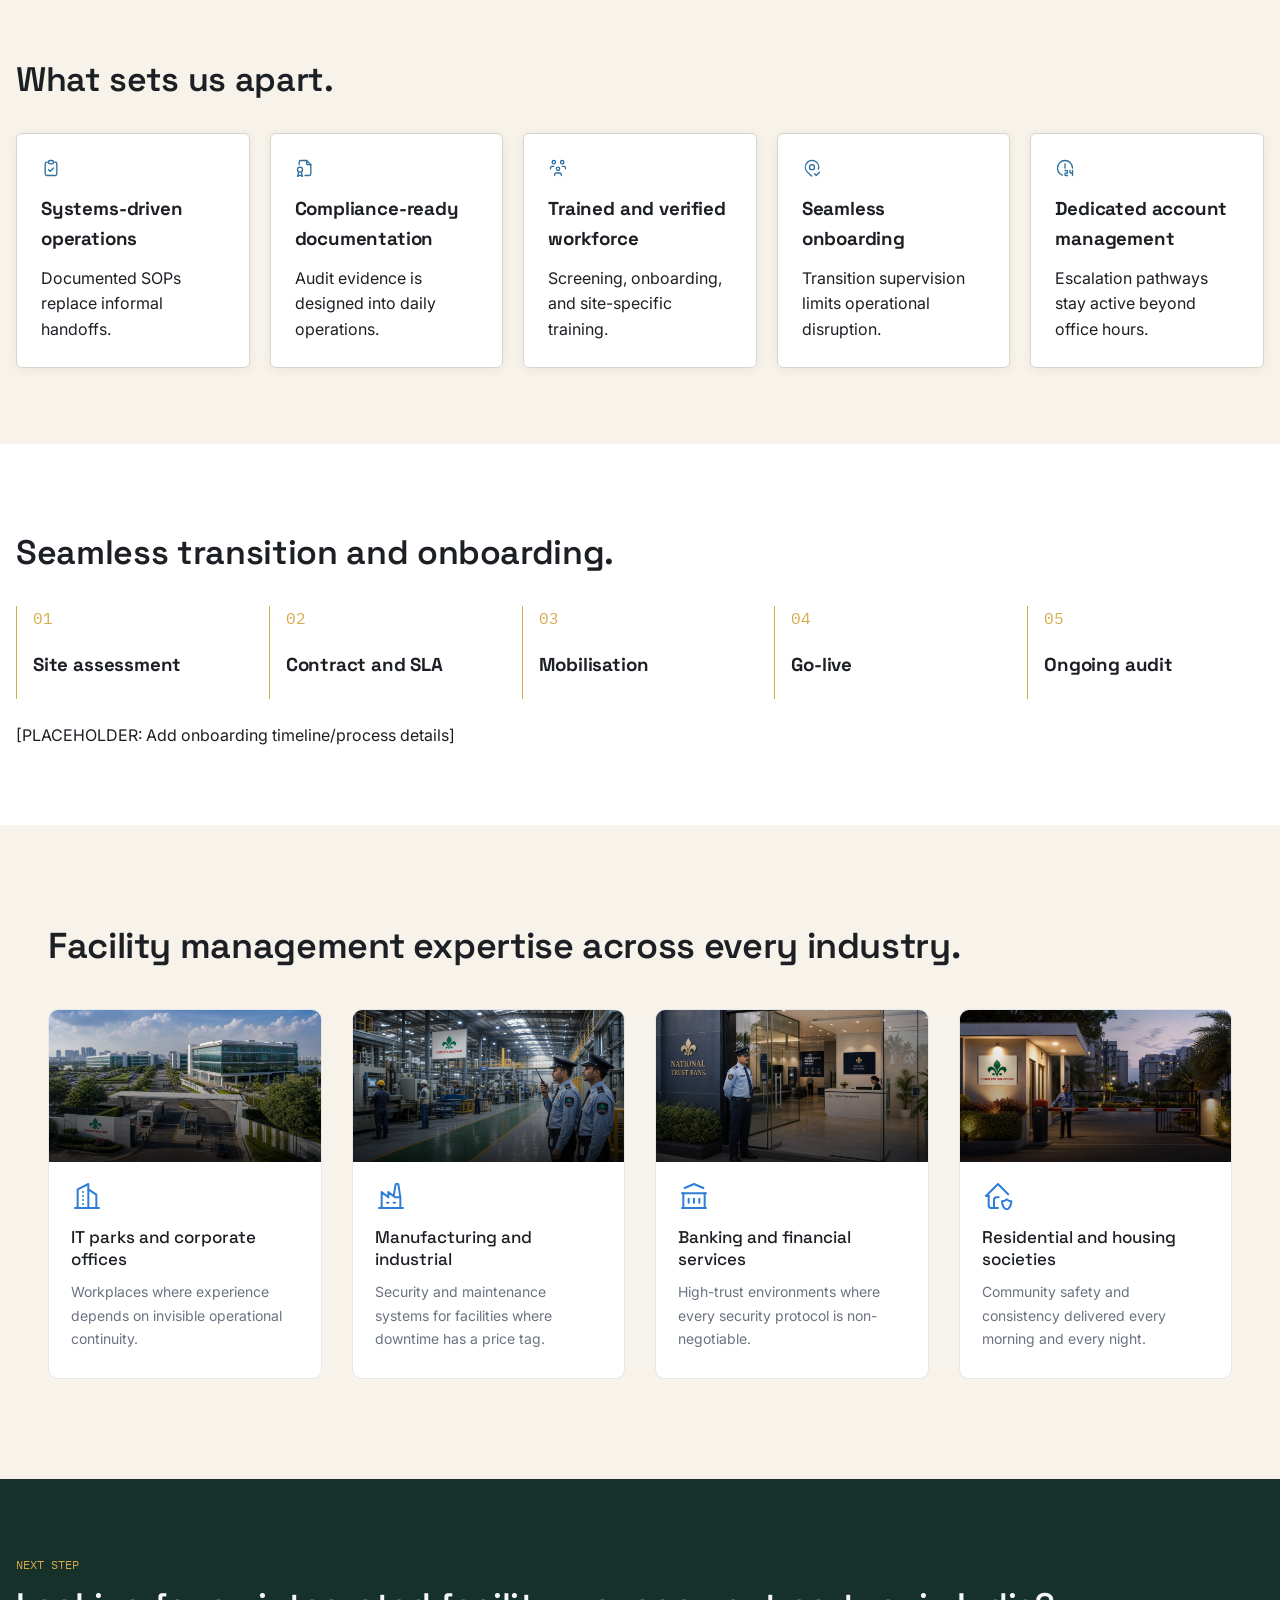
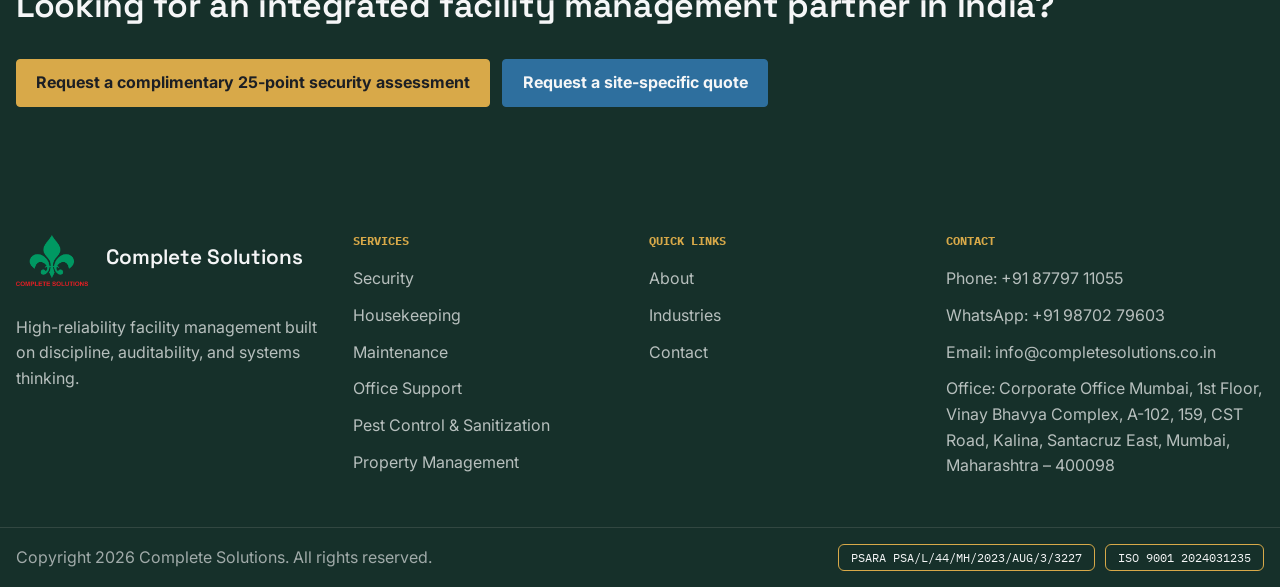
==== commit ed4419fd: "Add files via upload" ====
--- a/index.html
+++ b/index.html
@@ -3,9 +3,9 @@
 <head>
   <meta charset="UTF-8">
   <meta name="viewport" content="width=device-width, initial-scale=1.0">
-  <title>Complete Solutions - Best Security Services in Mumbai</title>
+  <title>Complete Solutions - Best Security Services in India</title>
   <link rel="icon" type="image/png" href="/assets/logo/Logo-2048x1468.png">
-  <meta name="description" content="PSARA-licensed facility management in Mumbai. Security, housekeeping, maintenance and more built on compliance documentation and audit-ready systems.">
+  <meta name="description" content="PSARA-licensed facility management in India. Security, housekeeping, maintenance and more built on compliance documentation and audit-ready systems.">
   <link rel="preconnect" href="https://fonts.googleapis.com">
   <link rel="preconnect" href="https://fonts.gstatic.com" crossorigin>
   <link href="https://fonts.googleapis.com/css2?family=Space+Grotesk:wght@500;600;700&family=Inter:wght@400;500;600;700&family=IBM+Plex+Mono:wght@400;500;600&display=swap" rel="stylesheet">
@@ -21,7 +21,7 @@
       <div class="container hero-inner">
         <div class="hero-copy">
           <div class="eyebrow">PSARA licensed | ISO certified | NABH trained</div>
-          <h1 class="hero-title">Integrated facility management services in Mumbai</h1>
+          <h1 class="hero-title">Integrated Security and Faculty management in India</h1>
           <p class="hero-text">We make invisible excellence visible and profitable. Complete Solutions delivers high-reliability integrated facility management that protects people, operations, infrastructure and business reputation.</p>
           <div class="btn-row">
             <a class="btn btn-assessment" href="/contact.html#assessment">Request a complimentary 25-point security assessment</a>
@@ -263,7 +263,7 @@
       <div class="container split">
         <div>
           <div class="eyebrow">Next step</div>
-          <h2 class="section-title">Looking for an integrated facility management partner in Mumbai?</h2>
+          <h2 class="section-title">Looking for an integrated facility management partner in India?</h2>
         </div>
         <div class="btn-row">
           <a class="btn btn-assessment" href="/contact.html#assessment">Request a complimentary 25-point security assessment</a>
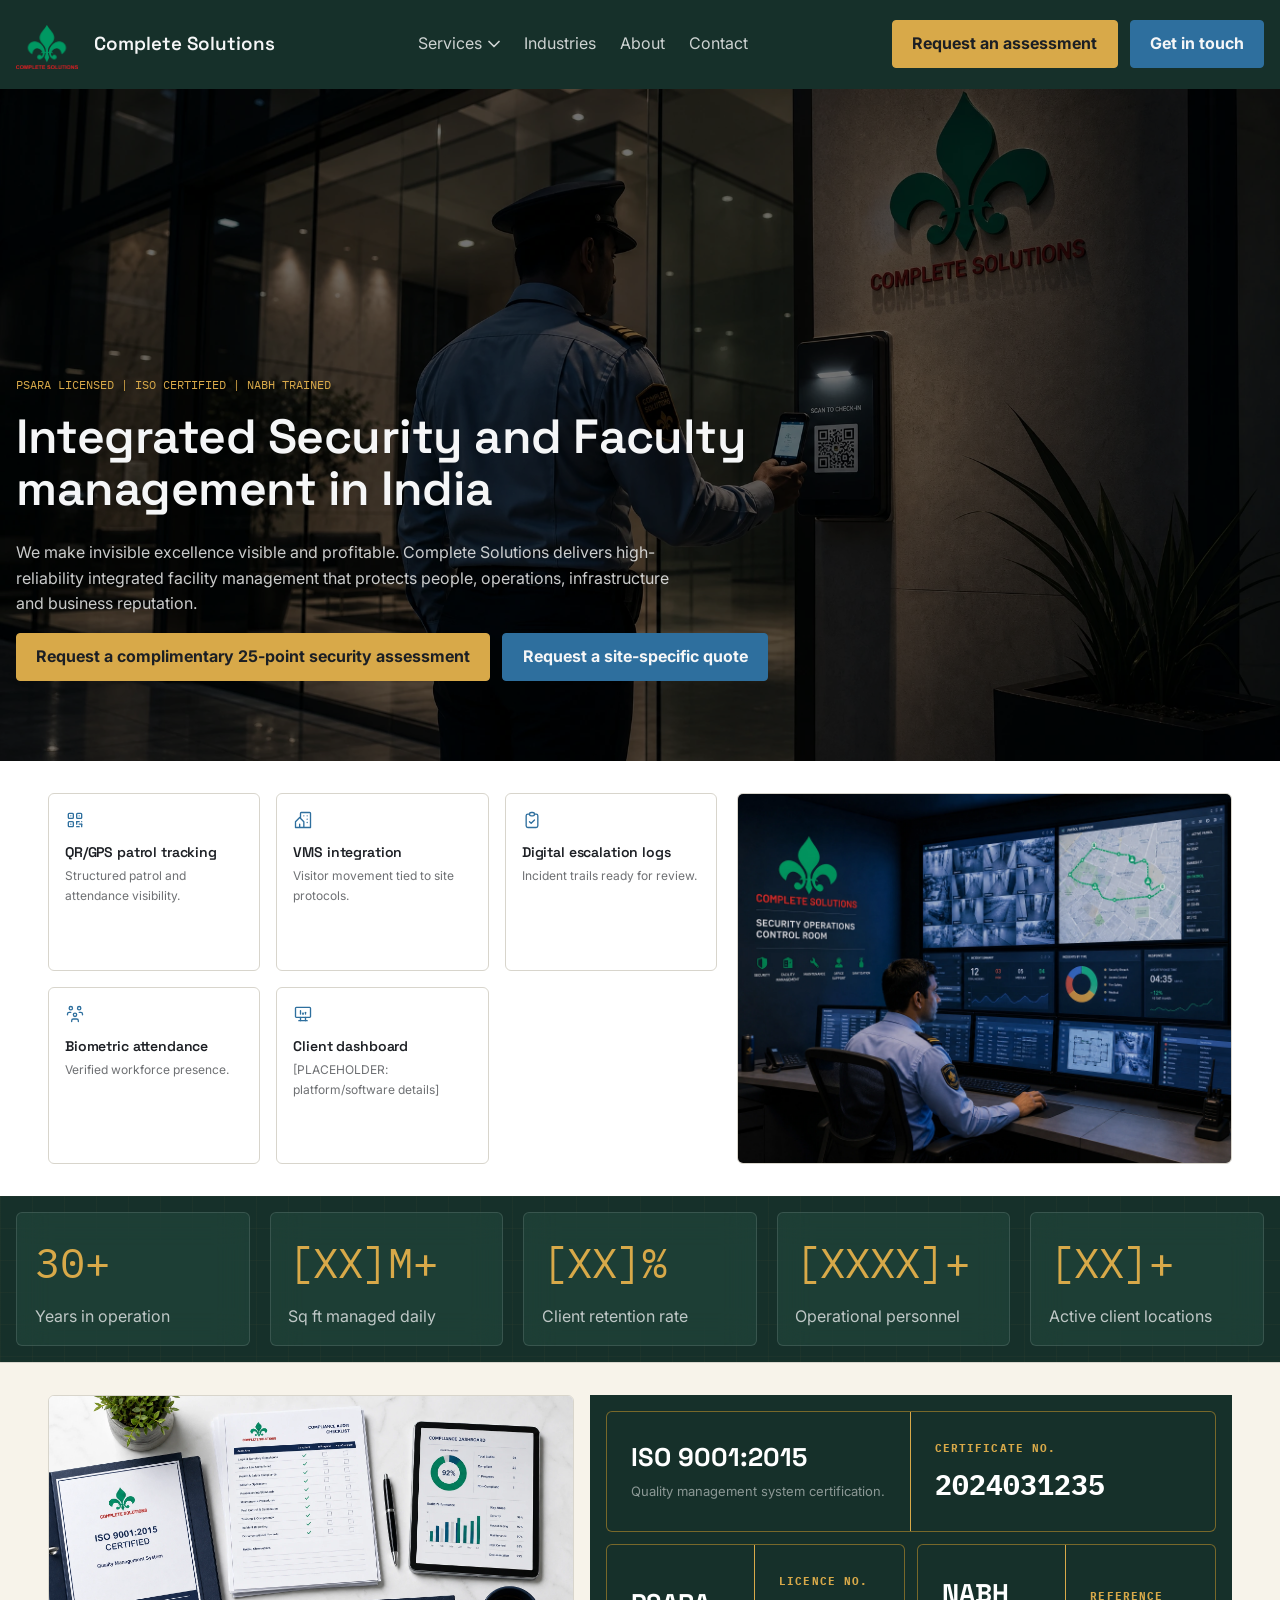
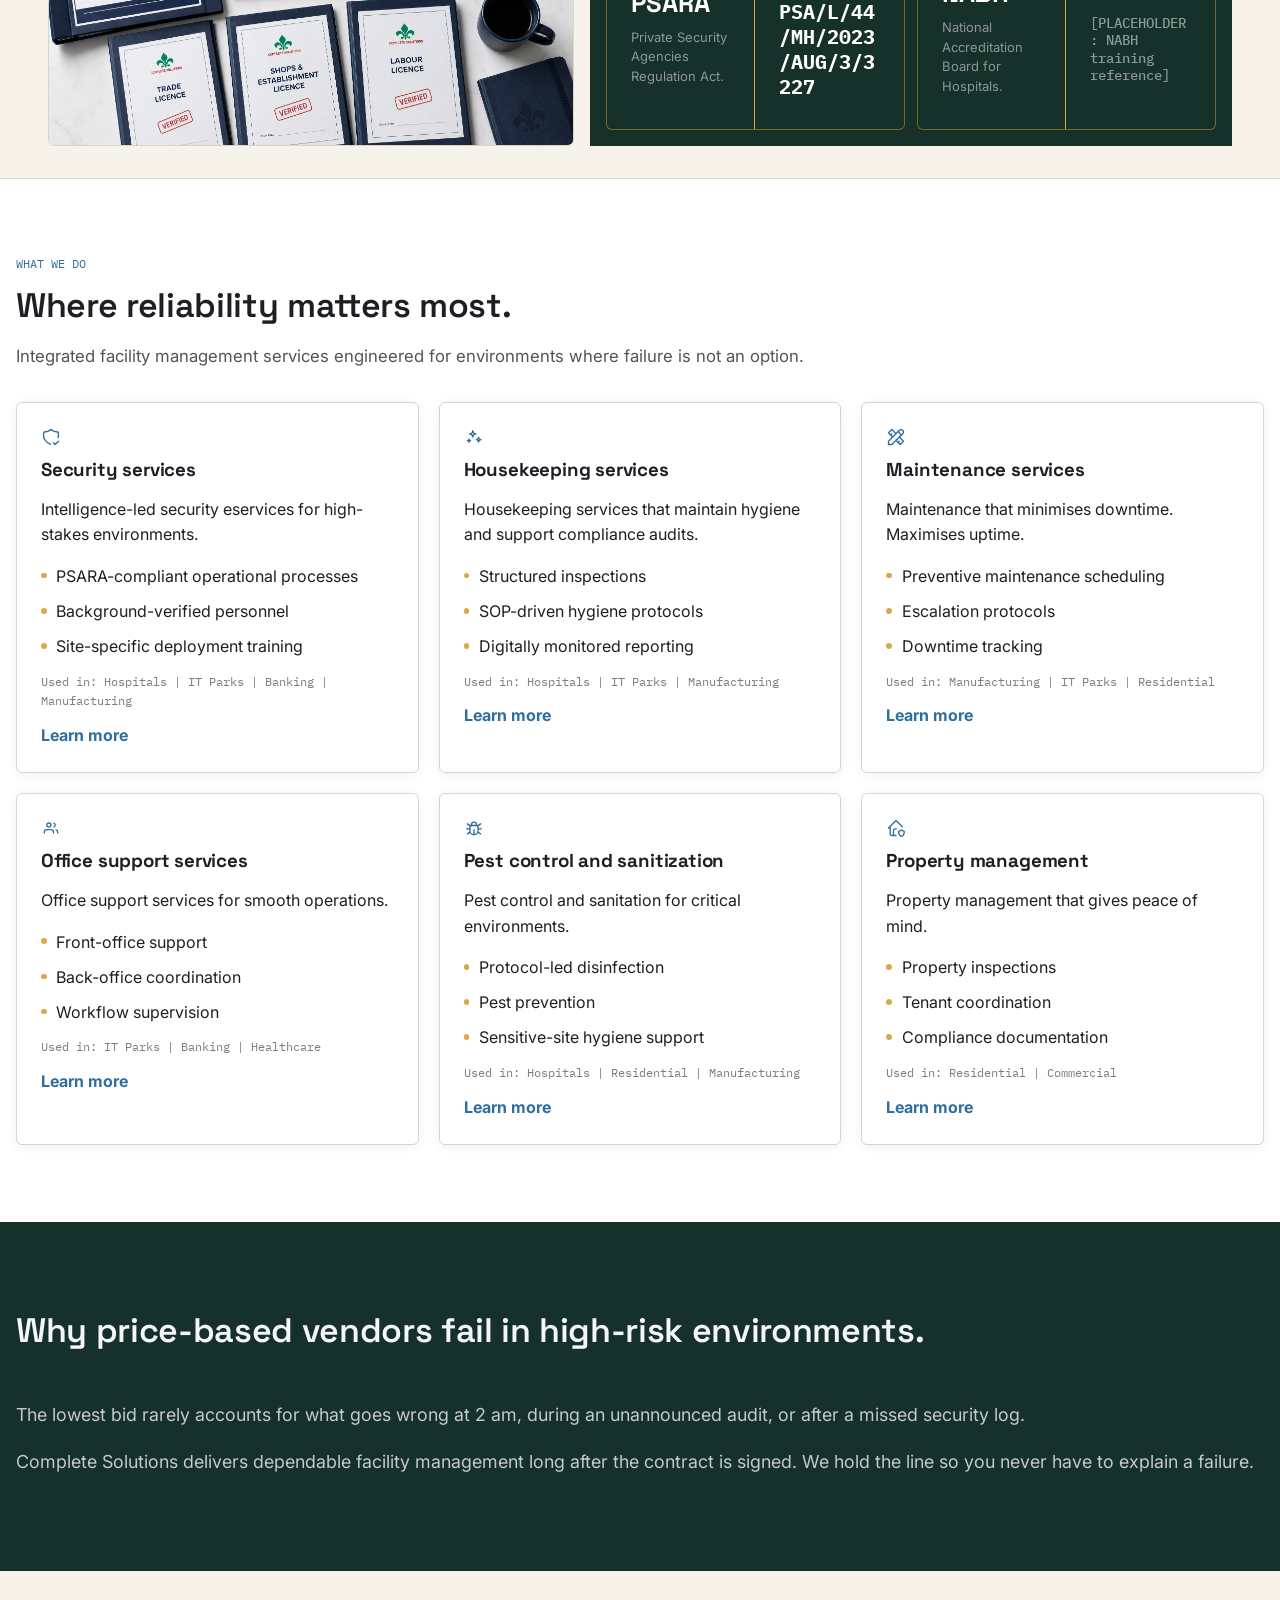
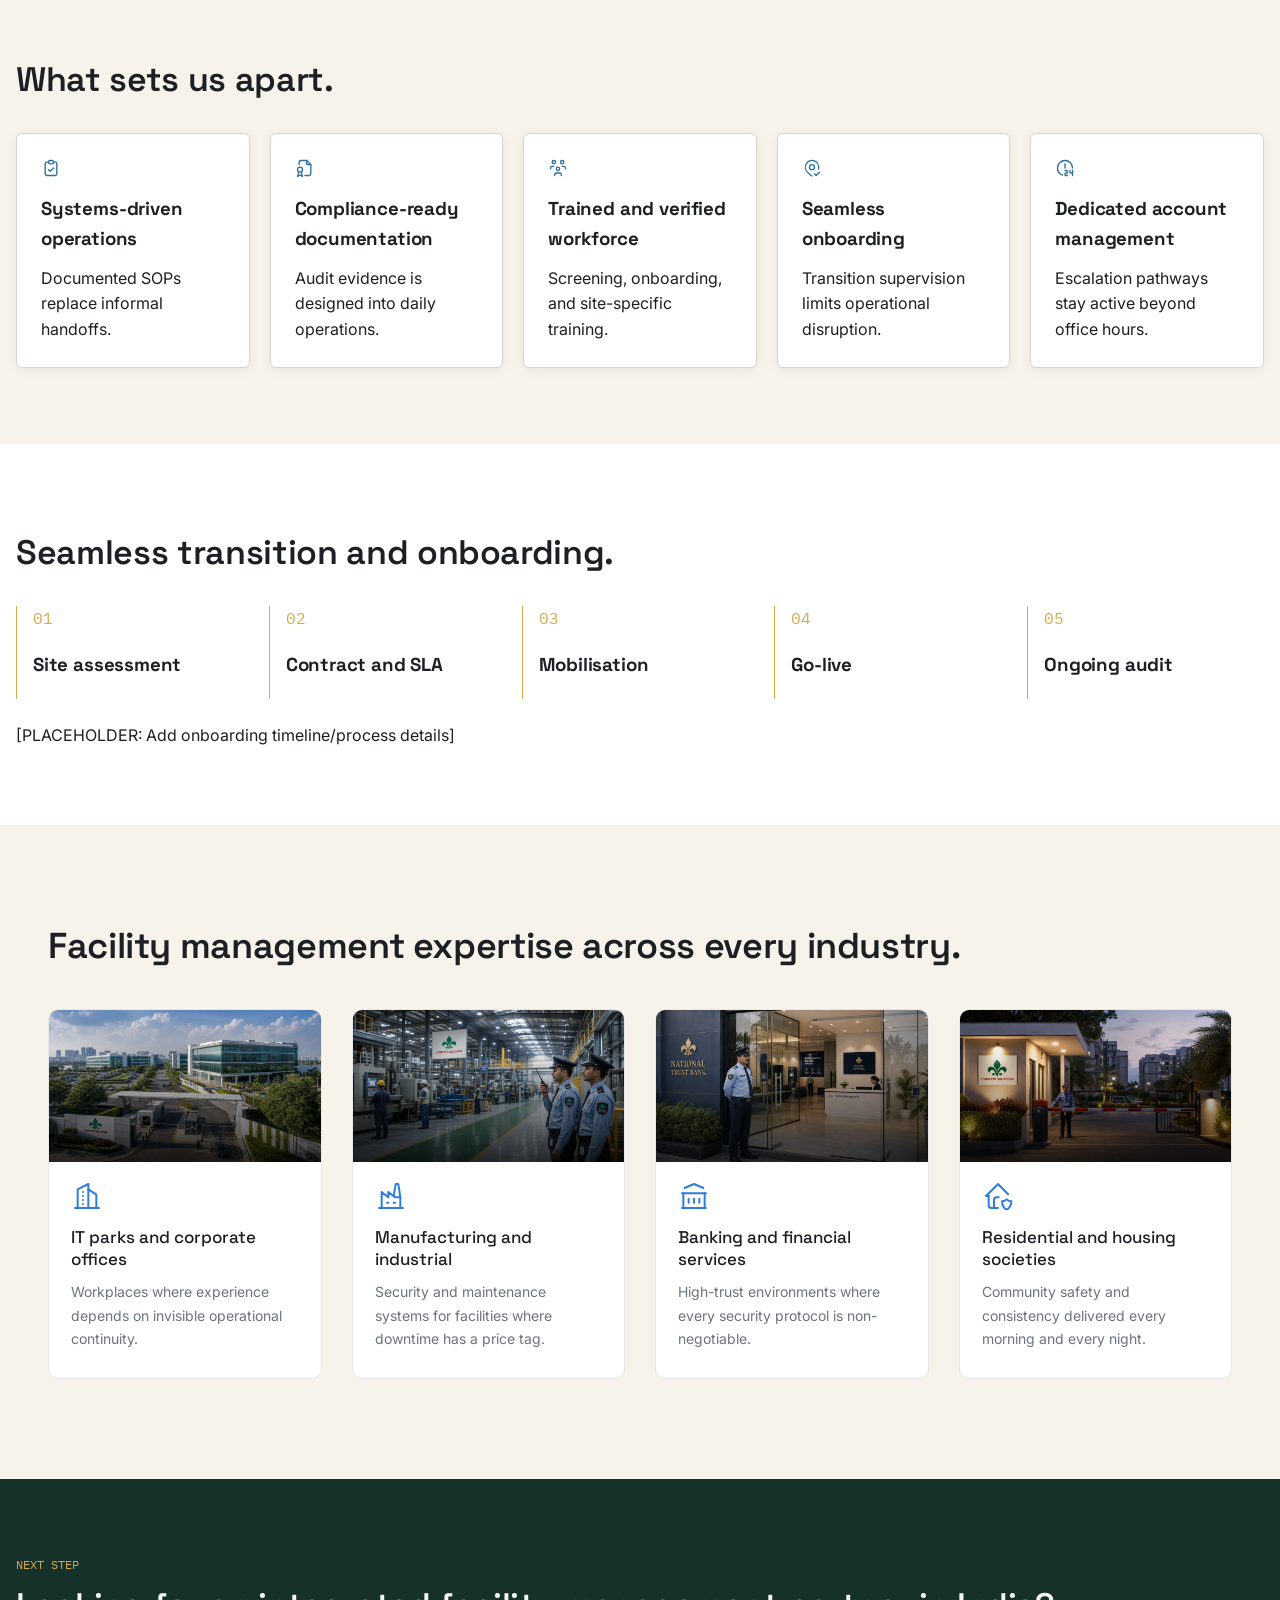
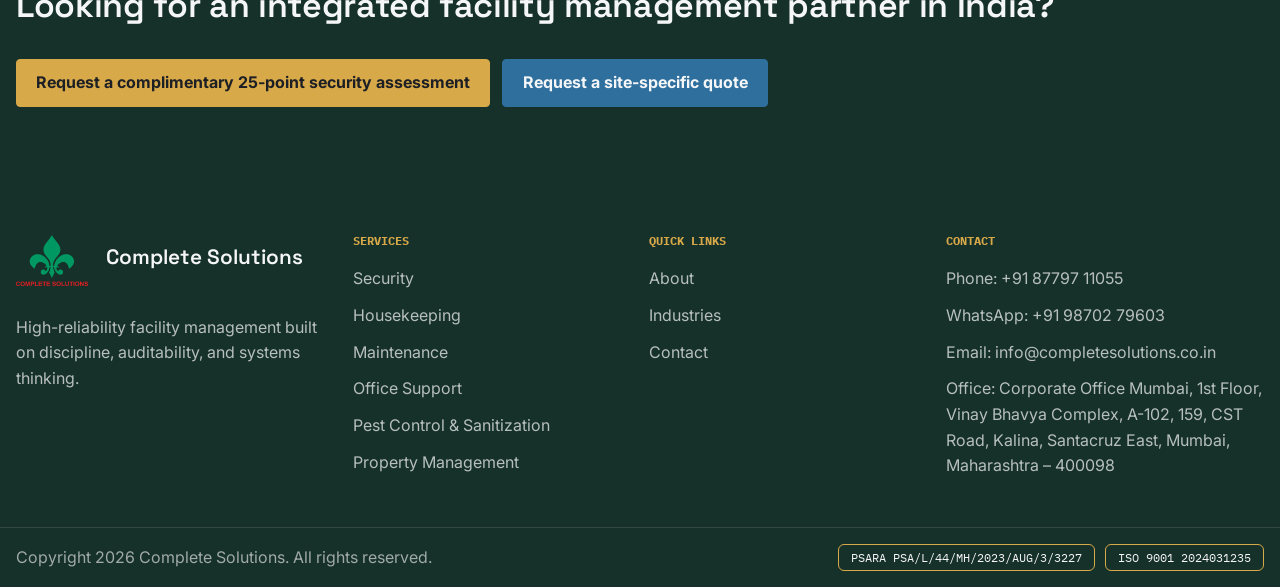
==== commit b70f9848: "Add files via upload" ====
--- a/index.html
+++ b/index.html
@@ -4,19 +4,19 @@
   <meta charset="UTF-8">
   <meta name="viewport" content="width=device-width, initial-scale=1.0">
   <title>Complete Solutions - Best Security Services in India</title>
-  <link rel="icon" type="image/png" href="/assets/logo/Logo-2048x1468.png">
+  <link rel="icon" type="image/webp" href="/assets/logo/Logo-2048x1468.webp">
   <meta name="description" content="PSARA-licensed facility management in India. Security, housekeeping, maintenance and more built on compliance documentation and audit-ready systems.">
   <link rel="preconnect" href="https://fonts.googleapis.com">
   <link rel="preconnect" href="https://fonts.gstatic.com" crossorigin>
   <link href="https://fonts.googleapis.com/css2?family=Space+Grotesk:wght@500;600;700&family=Inter:wght@400;500;600;700&family=IBM+Plex+Mono:wght@400;500;600&display=swap" rel="stylesheet">
-  <link rel="stylesheet" href="/style.css">
+  <link rel="stylesheet" href="/style.min.css">
 </head>
 <body>
   <div class="site-shell">
     <div data-site-header></div>
 
     <section class="hero">
-      <div class="hero-media"><img src="/assets/images/image-10.png" alt="Security guard on night patrol in a commercial facility environment."></div>
+      <div class="hero-media"><img src="/assets/images/image-10.webp" alt="Security guard on night patrol in a commercial facility environment."></div>
       <div class="hero-overlay"></div>
       <div class="container hero-inner">
         <div class="hero-copy">
@@ -35,7 +35,7 @@
       <div class="section-tech__inner">
         <div class="section-tech__grid" data-tech-grid></div>
         <figure class="asset">
-          <img src="/assets/images/image-08.png" alt="CCTV control room with multiple surveillance displays and an operator at work.">
+          <img src="/assets/images/image-08.webp" alt="CCTV control room with multiple surveillance displays and an operator at work.">
         </figure>
       </div>
     </section>
@@ -48,7 +48,7 @@
       <div class="trust-strip__inner">
         <div class="certifications-showcase">
           <figure class="certifications-showcase__media" aria-label="Compliance audit desk with files, checklist, stamps, and certification documents.">
-            <img src="assets/images/image-03.png" alt="Compliance audit desk with files, checklist, stamps, and certification documents.">
+            <img src="assets/images/image-03.webp" alt="Compliance audit desk with files, checklist, stamps, and certification documents.">
           </figure>
           <div class="certifications-showcase__cards">
             <a class="certifications-card certifications-card--wide certifications-card--link" href="/licenses.html" aria-label="View ISO 9001 certificate details">
@@ -205,7 +205,7 @@
         <div class="industries-showcase__grid">
           <article class="industries-card" data-industry-card style="transition-delay: 0ms;">
             <figure class="industries-card__media">
-              <img src="/assets/images/image-02.png" alt="IT technology park campus">
+              <img src="/assets/images/image-02.webp" alt="IT technology park campus">
               <div class="industries-card__overlay"></div>
             </figure>
             <div class="industries-card__icon" aria-hidden="true">
@@ -218,7 +218,7 @@
           </article>
           <article class="industries-card" data-industry-card style="transition-delay: 120ms;">
             <figure class="industries-card__media">
-              <img src="/assets/images/image-01.png" alt="Industrial manufacturing floor">
+              <img src="/assets/images/image-01.webp" alt="Industrial manufacturing floor">
               <div class="industries-card__overlay"></div>
             </figure>
             <div class="industries-card__icon" aria-hidden="true">
@@ -231,7 +231,7 @@
           </article>
           <article class="industries-card" data-industry-card style="transition-delay: 240ms;">
             <figure class="industries-card__media">
-              <img src="/assets/images/image-11.png" alt="Bank branch entrance with security guard">
+              <img src="/assets/images/image-11.webp" alt="Bank branch entrance with security guard">
               <div class="industries-card__overlay"></div>
             </figure>
             <div class="industries-card__icon" aria-hidden="true">
@@ -244,7 +244,7 @@
           </article>
           <article class="industries-card" data-industry-card style="transition-delay: 360ms;">
             <figure class="industries-card__media">
-              <img src="/assets/images/image-12.png" alt="Residential society gate">
+              <img src="/assets/images/image-12.webp" alt="Residential society gate">
               <div class="industries-card__overlay"></div>
             </figure>
             <div class="industries-card__icon" aria-hidden="true">
@@ -274,6 +274,6 @@
 
     <div data-site-footer></div>
   </div>
-  <script src="/main.js"></script>
+  <script src="/main.min.js?v=20260709-1"></script>
 </body>
 </html>
--- a/style.min.css
+++ b/style.min.css
@@ -0,0 +1 @@
+:root{--olive-900:#16302a;--olive-700:#1f4438;--olive-500:#2b5b4a;--navy-900:var(--olive-900);--navy-700:var(--olive-700);--bg-light:#ffffff;--bg-beige:#f7f3ea;--bg-light-alt:var(--bg-beige);--text-dark:#1c1f24;--text-light:#f5f6f7;--border:#d8d5cc;--border-dark:#345245;--input-bg:#1c3d33;--steel-blue:#2e6f9e;--steel-blue-hover:#25577e;--gold:#d8a949;--gold-hover:#b8903a;--success:#3fae6b;--error:#b23b3b;--shadow-card:0 2px 12px rgba(0,0,0,0.06);--site-width:1280px;--section-space:clamp(3.5rem,6vw,6rem)}*{box-sizing:border-box}html{scroll-behavior:smooth;-webkit-text-size-adjust:100%;overflow-x:clip}body{margin:0;font-family:Inter,Arial,sans-serif;color:var(--text-dark);background:var(--bg-light);line-height:1.6;overflow-x:clip;-webkit-font-smoothing:antialiased;-moz-osx-font-smoothing:grayscale;text-rendering:optimizeLegibility}img{display:block;max-width:100%}a{color:inherit;text-decoration:none}button,input,select,textarea{font:inherit}.site-shell{min-height:100vh;overflow-x:clip}.site-shell>:is(section,main)[data-light-surface="white"]{background:var(--bg-light)}.site-shell>:is(section,main)[data-light-surface="beige"]{background:var(--bg-beige)}.container{width:min(calc(100% - 2rem),var(--site-width));margin:0 auto}.section{padding:var(--section-space) 0}.section-light{background:transparent}.section-muted{background:transparent}.section-dark{color:var(--text-light);background-color:var(--navy-900)}.eyebrow{font-family:"IBM Plex Mono",monospace;font-size:0.72rem;text-transform:uppercase;letter-spacing:0;color:var(--gold)}.section-title,.page-title,.hero-title,.card-title{font-family:"Space Grotesk",Arial,sans-serif;letter-spacing:-0.01em}.section-title{margin:0.75rem 0 0;font-size:clamp(1.625rem,3vw,2.125rem);font-weight:600;line-height:1.2}.lead{font-size:1.05rem;color:rgba(28,31,36,0.76)}.dark-copy{color:rgba(245,246,247,0.78)}.header{position:sticky;top:0;z-index:40;background-color:#16302a;background-image:none;border-bottom:1px solid transparent;transition:background-color 220ms ease,border-color 220ms ease,box-shadow 220ms ease}.header.is-scrolled,.header.mobile-open{background-color:#16302a;background-image:none;border-bottom-color:rgba(216,213,204,0.12);box-shadow:0 8px 24px rgba(9,18,16,0.12)}.header-inner{display:flex;align-items:center;justify-content:space-between;gap:1rem;min-height:5.5rem}.header-inner>*,.split>*,.grid>*,.footer-main>*,.contact-grid>*,.map-and-forms>*,.industry-feature>*{min-width:0}.brand{display:flex;align-items:center;gap:1rem;color:var(--text-light);min-width:0;flex:0 1 auto}.brand-mark{display:grid;place-items:center;width:3.85rem;height:2.8rem;padding:0.2rem 0;flex:0 0 auto}.brand-mark img{width:100%;height:100%;object-fit:contain}.brand-name{font-family:"Space Grotesk",Arial,sans-serif;font-weight:600;font-size:1.18rem;white-space:nowrap}.nav{display:flex;align-items:center;gap:1.5rem;color:rgba(245,246,247,0.82);min-width:0;flex:1 1 auto;justify-content:center}.nav a:hover,.nav a.is-active,.nav-services__trigger:hover{color:#ffffff}.nav-services{position:relative}.nav-services__trigger{display:inline-flex;gap:6px;padding:0;align-items:center;border:0;background:transparent;color:inherit;font:inherit;cursor:pointer}.nav-chevron{width:12px;height:8px;fill:none;stroke:currentColor;stroke-width:1.7;stroke-linecap:round;stroke-linejoin:round;transition:transform 200ms ease;pointer-events:none}.nav-dropdown{position:absolute;top:calc(100%+0.75rem);left:0;min-width:17rem;padding:0.65rem;border-radius:6px;border:1px solid rgba(255,255,255,0.12);background:rgba(31,68,56,0.55);backdrop-filter:blur(12px);-webkit-backdrop-filter:blur(12px);color:#ffffff;opacity:0;visibility:hidden;transform:translateY(6px);transition:opacity 200ms ease 100ms,transform 200ms ease 100ms,visibility 0s linear 300ms}.nav-services.is-open .nav-dropdown{opacity:1;visibility:visible;transform:translateY(0);transition-delay:0s}.nav-services.is-open .nav-chevron,.mobile-menu__services.is-open .nav-chevron{transform:rotate(180deg)}.nav-dropdown a{display:block;padding:0.65rem 0.8rem;border-radius:4px;color:#ffffff}.nav-dropdown a:hover{background:rgba(255,255,255,0.1)}@media (min-width:900px){.nav-services:hover .nav-dropdown{opacity:1;visibility:visible;transform:translateY(0);transition-delay:0s}.nav-services:hover .nav-chevron{transform:rotate(180deg)}}.header-actions{display:flex;align-items:center;gap:0.75rem;flex:0 0 auto}.mobile-toggle{display:none;position:relative;z-index:3;border:1px solid var(--border-dark);background:transparent;color:var(--text-light);border-radius:4px;width:2.8rem;height:2.8rem;padding:0.7rem;cursor:pointer}.mobile-toggle span{display:block;width:24px;height:2px;background:currentColor;transform-origin:center;transition:transform 280ms ease,opacity 180ms ease}.mobile-menu,.mobile-menu-backdrop{display:none}.btn-row{display:flex;flex-wrap:wrap;gap:0.75rem}.btn{display:inline-flex;align-items:center;justify-content:center;min-height:3rem;padding:0.8rem 1.2rem;border-radius:4px;border:1px solid transparent;font-weight:700;line-height:1.2;transition:0.2s ease;text-align:center;max-width:100%}.btn-quote{background:var(--steel-blue);border-color:var(--steel-blue);color:var(--text-light)}.btn-quote:hover{background:var(--steel-blue-hover)}.btn-assessment{background:var(--gold);border-color:var(--gold);color:var(--text-dark)}.btn-assessment:hover{background:var(--gold-hover)}.btn-ghost{border-color:var(--border-dark);color:var(--text-light)}.hero{position:relative;color:var(--text-light);background:var(--navy-900);overflow:hidden}.hero::before{content:none}.hero-media{position:absolute;inset:0}.hero-media img{width:100%;height:100%;object-fit:cover}.hero-overlay{position:absolute;inset:0;background:rgba(0,0,0,0.55)}.hero-inner{position:relative;z-index:1;display:grid;grid-template-columns:minmax(0,1fr);align-items:end;min-height:42rem;padding:8rem 0 5rem}.hero-copy{width:100%;max-width:52rem}.hero .eyebrow{font-size:0.72rem;font-weight:400;line-height:1.6}.hero-title{margin:1rem 0 0;font-size:clamp(2rem,5vw,3rem);font-weight:600;line-height:1.1}body[data-service] .hero-title{position:relative;display:inline-block;padding-bottom:1rem}body[data-service] .hero-title::after{content:"";position:absolute;left:0;bottom:0;width:4.5rem;height:2px;background:var(--gold)}.hero-text{max-width:42rem;margin-top:1.5rem;font-size:1rem;font-weight:400;line-height:1.6;color:rgba(245,246,247,0.82)}.grid{display:grid;gap:1.25rem}.grid-2{grid-template-columns:repeat(2,minmax(0,1fr))}.grid-3{grid-template-columns:repeat(3,minmax(0,1fr))}.grid-4{grid-template-columns:repeat(4,minmax(0,1fr))}.grid-5{grid-template-columns:repeat(5,minmax(0,1fr))}.grid-auto{grid-template-columns:repeat(auto-fit,minmax(280px,1fr))}.card{background:#fff;border:1px solid var(--border);border-radius:6px;padding:1.5rem;box-shadow:var(--shadow-card)}.card-dark{background:var(--olive-700);border-color:var(--border-dark);color:var(--text-light)}.icon-chip{width:2.2rem;height:2.2rem;border-radius:4px;display:grid;place-items:center;background:rgba(46,111,158,0.1);color:var(--steel-blue)}.icon-chip svg{width:1.3rem;height:1.3rem;fill:none;stroke:currentColor;stroke-width:1.6;stroke-linecap:round;stroke-linejoin:round}.service-card .icon-chip,.feature-card .icon-chip,.industry-card .icon-chip{width:auto;height:auto;padding:0;border-radius:0;background:transparent;display:inline-flex;place-items:initial}.service-card .icon-chip svg,.feature-card .icon-chip svg,.industry-card .icon-chip svg{width:1.25rem;height:1.25rem}.contact-card{display:flex;flex-direction:column;align-items:flex-start;gap:0.85rem}.contact-card__heading{display:flex;align-items:center;gap:0.75rem}.contact-card__icon-image{width:1.4rem;height:1.4rem;object-fit:contain;flex:0 0 auto}.contact-card .card-title,.contact-card .card-copy{margin:0}.feature-card .icon-chip,.industry-card .icon-chip{margin-bottom:1rem}.feature-card h3,.service-card h3,.industry-card h3,.stat-card .value{margin:0}.feature-card p,.service-card p,.industry-card p,.card-copy{margin:0.75rem 0 0}.service-credibility-section,.service-systems-section,.service-subservices-section,.service-why-section{padding:56px 0}.service-credibility-section .container,.service-systems-section .container,.service-subservices-section .container,.service-why-section .container,.service-closing-section .container,.service-cta-section .container{width:100%;max-width:var(--site-width);margin:0 auto;padding-right:24px;padding-left:24px}.service-intro-row{display:grid;grid-template-areas:"media" "content";gap:32px;align-items:stretch}.service-intro-content{grid-area:content;align-self:center;min-width:0}.service-intro-media{grid-area:media;min-width:0}.service-credibility-section .section-title,.service-systems-section .section-title,.service-subservices-section .section-title,.service-why-section .section-title{margin:12px 0 0;font-size:30px;font-weight:600;line-height:36px}.service-systems-section .section-title,.service-subservices-section .section-title{margin-top:0}.service-credibility-copy{margin-top:24px;color:rgba(28,31,36,0.76);font-size:16px;line-height:32px}.service-credibility-copy p{margin:0}.service-credibility-copy p+p{margin-top:20px}.service-intro-media .asset{max-width:none;min-height:0;margin:0;border:1px solid var(--border);background:#fff;color:var(--text-dark)}.service-feature-grid{display:grid;grid-template-columns:1fr;gap:20px;margin-top:32px}.service-feature-card{min-width:0;padding:20px;border:1px solid var(--border);border-radius:6px}.service-feature-card__icon{width:24px;height:24px;color:var(--steel-blue)}.service-feature-card__icon svg{display:block;width:24px;height:24px;fill:none;stroke:currentColor;stroke-width:1.6;stroke-linecap:round;stroke-linejoin:round}.service-feature-card h3,.service-subservice-card h3{margin:16px 0 0;font-family:"Space Grotesk",Arial,sans-serif;font-size:18px;font-weight:600;line-height:28px}.service-feature-card p,.service-subservice-card p{margin:8px 0 0;color:rgba(28,31,36,0.7);font-size:14px;line-height:24px}.service-subservice-grid{display:grid;grid-template-columns:repeat(auto-fit,minmax(280px,1fr));gap:20px;margin-top:32px}.service-subservice-card{min-width:0;padding:24px;border:1px solid var(--border);border-radius:6px;background:#fff}.service-subservice-card h3{margin-top:0}.service-subservice-card p{margin-top:12px}.service-why-grid{display:grid;gap:40px}.service-why-list{margin:0;padding:0;list-style:none}.service-why-list li{padding-left:16px;border-left:1px solid var(--gold);color:rgba(245,246,247,0.78)}.service-why-list li+li{margin-top:16px}.service-closing-section{padding:64px 0}.service-closing-section p{max-width:768px;margin:0;font-family:"Space Grotesk",Arial,sans-serif;font-size:24px;font-weight:600;line-height:1.375;color:var(--text-dark)}.service-cta-section{padding:80px 0}.service-cta-inner{display:flex;flex-direction:column;gap:32px}.service-cta-section .section-title{max-width:672px;margin:12px 0 0;font-size:30px;font-weight:600;line-height:36px}.service-cta-section .btn{min-height:48px;padding:12px 20px;font-size:14px;font-weight:600;line-height:1.25}.service-cta-section .btn-row{flex-direction:column;flex-wrap:nowrap}.service-cta-section .btn-row .btn{width:100%}@media (min-width:480px){.service-cta-section .btn-row{flex-direction:row}.service-cta-section .btn-row .btn{width:auto}}@media (min-width:768px){.service-credibility-section,.service-systems-section,.service-subservices-section,.service-why-section{padding-top:96px;padding-bottom:96px}.service-credibility-section .container,.service-systems-section .container,.service-subservices-section .container,.service-why-section .container,.service-closing-section .container,.service-cta-section .container{padding-right:48px;padding-left:48px}.service-intro-row{grid-template-columns:minmax(0,0.9fr) minmax(0,1.1fr);grid-template-areas:"content media";gap:clamp(2rem,4vw,4rem)}.service-feature-grid,.service-why-grid{grid-template-columns:repeat(2,minmax(0,1fr))}.service-cta-inner{flex-direction:row;align-items:center;justify-content:space-between}.service-cta-section .section-title{font-size:36px;line-height:40px}}@media (min-width:1024px){.service-feature-grid{grid-template-columns:repeat(4,minmax(0,1fr))}}.stat-bar{padding:1rem 0;background-image:linear-gradient(rgba(216,169,73,0.035) 1px,transparent 1px),linear-gradient(90deg,rgba(216,169,73,0.035) 1px,transparent 1px);background-size:32px 32px}.stat-card{padding:1rem 1.1rem;border:1px solid rgba(255,255,255,0.12);border-radius:6px;background:rgba(43,91,74,0.35);backdrop-filter:blur(16px);-webkit-backdrop-filter:blur(16px)}.stat-card .value{font-family:"IBM Plex Mono",monospace;font-size:clamp(1.8rem,4vw,2.6rem);color:var(--gold)}.stat-card .label{margin-top:0.5rem;color:rgba(245,246,247,0.75)}.asset{position:relative;overflow:hidden;border-radius:6px;width:100%;min-height:100%;isolation:isolate;background:var(--navy-900)}.asset img{width:100%;height:100%;object-fit:cover}.leadership-philosophy{display:grid;grid-template-columns:minmax(0,1.1fr) minmax(0,0.9fr);gap:3rem;align-items:stretch}.leadership-philosophy__copy>p{margin:1.25rem 0 0;color:var(--text-dark)}.leadership-list{display:grid;gap:0.6rem;margin:1.25rem 0 0;padding:0;color:var(--text-dark);list-style:none}.leadership-list li{display:flex;gap:0.7rem;align-items:flex-start}.leadership-list li::before{content:"";width:0.4rem;height:0.4rem;margin-top:0.58rem;border-radius:50%;background:var(--navy-700);flex:0 0 auto}.leadership-philosophy__copy .leadership-philosophy__closing{color:var(--navy-900);font-weight:600}.section-workforce .asset.leadership-philosophy__photo{min-height:100%;margin:0;aspect-ratio:auto}.leadership-philosophy__photo img{object-position:top center}.about-section-title{margin-top:0}.about-section-intro{max-width:58rem;margin:1rem 0 0;color:rgba(28,31,36,0.72);font-size:1.05rem}.about-centered-intro{max-width:52rem;margin:1.25rem auto 0;color:rgba(28,31,36,0.72);font-size:1.05rem;text-align:center}.about-standards .about-section-title{text-align:center}.about-pillar-grid{margin-top:2rem}.about-stats{padding:2.5rem 0}.about-stats__title{margin:0 0 1.75rem;color:var(--text-light);font-family:"Space Grotesk",Arial,sans-serif;font-size:clamp(1.6rem,3vw,2.25rem);line-height:1.2}.about-stats-grid{display:grid;grid-template-columns:repeat(6,minmax(0,1fr));gap:1.25rem}.about-stats .stat-card--placeholder .value,.about-stats .stat-card--placeholder .label{color:rgba(245,246,247,0.48)}.about-compliance__layout{display:grid;grid-template-columns:minmax(0,0.9fr) minmax(0,1.1fr);gap:3rem;align-items:stretch;margin-top:2rem}.about-compliance__copy{padding-right:1rem}.about-compliance__copy .about-section-intro{margin-top:0}.about-compliance__list{display:grid;gap:0.9rem;margin:1.5rem 0 0;padding:0;list-style:none}.about-compliance__list li{display:flex;gap:0.75rem;align-items:flex-start}.about-compliance__list li::before{content:"";width:0.45rem;height:0.45rem;margin-top:0.55rem;border-radius:50%;background:#d8a949;flex:0 0 auto}.about-certifications-grid{display:grid;grid-template-columns:1fr 1fr;gap:1rem}.about-certification-card{display:flex;min-width:0;min-height:9rem;padding:1.5rem;flex-direction:column;justify-content:flex-start;border:1px solid #d8a949;border-radius:10px;background:var(--navy-900)}.about-certification-card--wide{grid-column:1 / -1}.about-certification-card__label{color:#d8a949;font-family:"IBM Plex Mono",monospace;font-size:0.78rem;font-weight:500;letter-spacing:0.08em;text-transform:uppercase}.about-certification-card__value{margin-top:0.75rem;color:#fff;font-size:1.05rem;font-weight:500;line-height:1.5;overflow-wrap:anywhere}a.about-certification-card:hover,a.about-certification-card:focus-visible{background:var(--navy-700)}.about-placeholder{color:rgba(245,246,247,0.52)}.compliance-sectors{display:grid;grid-template-columns:repeat(4,minmax(0,1fr));gap:1rem;margin-top:2rem}.compliance-sector{display:flex;min-height:4rem;padding:0.85rem 1rem;align-items:center;justify-content:center;border:1px solid var(--border);border-radius:6px;background:#fff;font-weight:600;text-align:center}.about-industry-grid{display:grid;grid-template-columns:repeat(2,minmax(0,1fr));gap:1.25rem;margin-top:2rem}.about-industry-tile{display:flex;gap:1rem;min-height:9rem;padding:1.5rem;align-items:flex-start;border:1px solid var(--border);border-radius:6px;background:#fff}.about-industry-tile .icon-chip{margin:0;flex:0 0 auto}.about-industry-tile h3{margin:0;font-family:"Space Grotesk",Arial,sans-serif;font-size:1.15rem}.about-industry-tile p{margin:0.5rem 0 0;color:rgba(28,31,36,0.68)}.about-testimonials__grid{margin-top:2rem}.about-testimonial-card{margin:0;padding:1.5rem;border:1px solid var(--border);border-radius:6px;background:#fff}.about-testimonial-card p{margin:0;font-style:italic;line-height:1.7}.about-testimonial-card footer{margin-top:1.25rem;color:rgba(28,31,36,0.48);font-family:"IBM Plex Mono",monospace;font-size:0.72rem;line-height:1.5}.about-commitment__inner{max-width:58rem;text-align:center}.about-commitment__inner .section-title{margin-top:0}.about-commitment__statements{display:grid;gap:1.25rem;margin:2.5rem 0}.about-commitment__statements strong{color:#fff;font-family:"Space Grotesk",Arial,sans-serif;font-size:clamp(2rem,5vw,3.5rem);line-height:1.05}.about-commitment__inner>p{margin:0 auto;color:rgba(245,246,247,0.76);font-size:1.05rem}.about-commitment__inner .about-commitment__signoff{margin-top:2rem;color:var(--text-light);font-family:"Space Grotesk",Arial,sans-serif;font-size:1.25rem;font-weight:600}.service-card ul,.plain-list{margin:1rem 0 0;padding:0;list-style:none}.service-card li,.plain-list li{display:flex;gap:0.6rem;margin-top:0.6rem}.service-card li::before,.plain-list li::before{content:"";width:0.35rem;height:0.35rem;margin-top:0.55rem;border-radius:999px;background:var(--gold);flex:0 0 auto}.used-in{margin-top:1rem;font-family:"IBM Plex Mono",monospace;font-size:0.76rem;color:rgba(28,31,36,0.58)}.split{display:grid;gap:2rem}.split-hero{grid-template-columns:1.05fr 0.95fr}.timeline{display:grid;gap:1rem;grid-template-columns:repeat(auto-fit,minmax(180px,1fr))}.timeline-step{padding-left:1rem;border-left:1px solid var(--gold)}.timeline-step span{font-family:"IBM Plex Mono",monospace;color:var(--gold)}.quote-block{font-size:1.12rem}.industry-feature{display:grid;gap:1.5rem;border-top:1px solid var(--border);padding:2.5rem 0;grid-template-columns:0.72fr 1.28fr}.industry-row{display:grid;grid-template-columns:minmax(0,0.9fr) minmax(0,1.1fr);grid-template-areas:"content media";align-items:stretch;gap:clamp(2rem,4vw,4rem);padding:clamp(3rem,5vw,4.5rem) 0;border-top:1px solid var(--border)}.industry-row>*{min-width:0}.industry-row__content{grid-area:content;align-self:center;max-width:34rem}.industry-row__content .section-title{margin:0}.industry-row__description{margin:1.25rem 0 0;font-size:1.05rem;line-height:1.7;color:rgba(28,31,36,0.76)}.industry-row__pain-points{margin:1rem 0 0;line-height:1.65;color:rgba(28,31,36,0.7)}.industry-row__services{margin-top:1.5rem}.industry-row__services-label{margin:0 0 0.65rem;font-family:"IBM Plex Mono",monospace;font-size:0.72rem;font-weight:500;text-transform:uppercase;color:rgba(28,31,36,0.62)}.industry-row__tags{display:flex;flex-wrap:wrap;gap:0.55rem}.industry-row__tag{display:inline-flex;align-items:center;min-height:2rem;padding:0.35rem 0.75rem;border:1px solid rgba(46,111,158,0.2);border-radius:999px;background:rgba(46,111,158,0.08);color:var(--steel-blue-hover);font-size:0.8rem;font-weight:500;line-height:1.2}.industry-row__media{grid-area:media;min-height:22rem;margin:0;aspect-ratio:16 / 9}.industry-row--reverse{grid-template-columns:minmax(0,1.1fr) minmax(0,0.9fr);grid-template-areas:"media content"}@media (max-width:820px){.industry-row{grid-template-columns:1fr;grid-template-areas:"media" "content";gap:1.75rem;padding:3rem 0}.industry-row__content{max-width:none}.industry-row__media{min-height:0}.industry-row--reverse{grid-template-columns:1fr}}.section-tech{padding:2rem 0;background:transparent}.section-tech__inner{display:grid;width:100%;max-width:var(--site-width);margin:0 auto;padding:0 1.5rem;gap:1.25rem}.section-tech__grid{display:grid;min-width:0;gap:1rem}.section-tech__card{padding:1rem;border:1px solid var(--border);border-radius:6px;background:#fff}.section-tech__icon{display:flex;width:1.25rem;height:1.25rem;color:var(--steel-blue)}.section-tech__icon svg{width:1.25rem;height:1.25rem;fill:none;stroke:currentColor;stroke-width:1.6;stroke-linecap:round;stroke-linejoin:round}.section-tech__card h2{margin:0.75rem 0 0;font-family:"Space Grotesk",Arial,sans-serif;font-size:0.875rem;font-weight:600;line-height:1.25rem;letter-spacing:-0.01em;color:var(--text-dark)}.section-tech__card p{margin:0.25rem 0 0;font-size:0.75rem;line-height:1.25rem;color:rgba(28,31,36,0.64)}.section-tech .asset{min-width:0;min-height:260px;margin:0;aspect-ratio:4 / 3;border:1px solid var(--border);background:#fff;color:var(--text-dark)}@media (min-width:768px){.section-tech__inner{grid-template-columns:minmax(0,1.15fr) minmax(0,0.85fr);padding-inline:3rem}.section-tech__grid{grid-template-columns:repeat(2,minmax(0,1fr))}}@media (min-width:1280px){.section-tech__grid{grid-template-columns:repeat(3,minmax(0,1fr))}}.section-compliance .asset{aspect-ratio:3 / 2}.section-workforce .asset{aspect-ratio:4 / 3}.industry-card .asset,.industry-feature .asset{aspect-ratio:16 / 9}.industries-showcase{background:transparent;font-family:Inter,Arial,sans-serif}.industries-showcase__inner{max-width:1300px;margin:0 auto;padding:100px 48px}.industries-showcase__title{margin:0 0 40px;font-family:"Space Grotesk",Arial,sans-serif;font-size:36px;font-weight:600;line-height:1.2;letter-spacing:-0.01em;color:var(--text-dark);text-align:left}.industries-showcase__grid{display:grid;grid-template-columns:repeat(4,1fr);gap:30px}.industries-card{background:#fff;border:1px solid #e5e7eb;border-radius:10px;overflow:hidden;box-shadow:none;opacity:0;transform:translateY(28px);transition:opacity 450ms ease-out,transform 450ms ease-out}.industries-card.is-visible{opacity:1;transform:translateY(0)}.industries-card__media{position:relative;overflow:hidden;margin:0;padding-top:56.25%}.industries-card__media img{position:absolute;inset:0;width:100%;height:100%;object-fit:cover}.industries-card__overlay{position:absolute;inset:0;background:linear-gradient(to top,rgba(0,0,0,0.75) 0%,rgba(0,0,0,0.1) 60%,transparent 100%)}.industries-card__copy{position:absolute;left:0;right:0;bottom:0;padding:16px;color:#fff}.industries-card__copy small{display:block;margin-bottom:5px;font-family:"Courier New",Courier,monospace;font-size:10px;text-transform:uppercase;letter-spacing:0.07em;color:rgba(255,255,255,0.65)}.industries-card__copy strong{display:block;max-width:85%;font-size:20px;font-weight:700;line-height:1.25;color:#fff}.industries-card__icon{display:flex;justify-content:flex-start;align-items:center;padding:18px 0 14px 22px}.industries-card__icon svg{width:32px;height:32px;fill:none;stroke:#2e7dd6;stroke-width:1.5;stroke-linecap:round;stroke-linejoin:round}.industries-card__body{padding:0 22px 28px}.industries-card__body h3{margin:0 0 10px;font-family:"Space Grotesk",Arial,sans-serif;font-size:17px;font-weight:500;line-height:1.3;color:var(--text-dark)}.industries-card__body p{margin:0;font-family:Inter,Arial,sans-serif;font-size:14px;font-weight:400;line-height:1.65;color:#6b7280}.trust-strip{background:transparent;border-top:1px solid var(--border);border-bottom:1px solid var(--border);padding:32px 0}.trust-strip__inner{width:100%;max-width:var(--site-width);margin:0 auto;padding:0 48px}.certifications-showcase{display:grid;grid-template-columns:0.9fr 1.1fr;gap:16px;align-items:stretch;margin-top:0}.certifications-showcase__media{position:relative;margin:0;aspect-ratio:3 / 2;border:1px solid var(--border);border-radius:6px;overflow:hidden;background:#fff;color:var(--text-dark)}.certifications-showcase__media img{position:absolute;inset:0;width:100%;height:100%;object-fit:cover;display:block}.certifications-showcase__cards{display:grid;grid-template-columns:1fr 1fr;gap:12px;align-items:stretch;padding:16px;background:var(--navy-900)}.certifications-card--wide{grid-column:1 / -1}.certifications-card{display:grid;grid-template-columns:1fr 1fr;min-width:0;overflow:hidden;border:1px solid rgba(201,149,43,0.55);border-radius:6px;padding:0;background:var(--navy-900);color:var(--text-light)}.certifications-card__half{display:flex;min-width:0;padding:24px;flex-direction:column;justify-content:center}.certifications-card__summary{border-right:1px solid #d8a949}.certifications-card__summary strong{color:#fff;font-family:"Space Grotesk",Arial,sans-serif;font-size:clamp(1.35rem,2vw,1.6rem);font-weight:700;line-height:1.2}.certifications-card__summary span{margin-top:0.6rem;color:rgba(255,255,255,0.5);font-size:13px;font-weight:400;line-height:1.5}.certifications-card__label{color:#d8a949;font-family:"IBM Plex Mono",monospace;font-size:11px;font-weight:700;letter-spacing:0.1em;line-height:1.4;text-transform:uppercase}.certifications-card__value{margin-top:0.65rem;color:#fff;font-family:"IBM Plex Mono",monospace;font-size:clamp(1.25rem,2.2vw,1.75rem);font-weight:700;line-height:1.25;overflow-wrap:anywhere}.certifications-card__value--long{font-size:clamp(1rem,1.55vw,1.4rem)}.certifications-card__value--placeholder{color:rgba(255,255,255,0.5);font-size:0.88rem;font-weight:500}.certifications-card--link{text-decoration:none;cursor:pointer;transition:box-shadow 180ms ease,border-color 180ms ease}.certifications-card--link:hover{border-color:#d8a949;box-shadow:inset 0 0 0 999px rgba(216,169,73,0.06)}.certifications-card--link:focus-visible{outline:2px solid var(--gold);outline-offset:4px}.licenses-registry{display:grid;gap:3rem}.licenses-section-heading{max-width:48rem}.licenses-section-heading .section-title{margin-top:0.5rem}.licenses-section-heading .lead{margin:1rem 0 0}.iso-certificate{display:grid;grid-template-columns:minmax(0,1fr) minmax(18rem,0.72fr);border:1px solid var(--border-dark);border-radius:6px;overflow:hidden;background-color:var(--navy-900);background-image:linear-gradient(rgba(46,111,158,0.04) 1px,transparent 1px),linear-gradient(90deg,rgba(46,111,158,0.04) 1px,transparent 1px);background-size:32px 32px;color:var(--text-light)}.iso-certificate__copy,.iso-certificate__number{padding:2rem}.iso-certificate__copy{display:flex;flex-direction:column;justify-content:center}.iso-certificate__copy h2{margin:0;font-family:"Space Grotesk",Arial,sans-serif;font-size:clamp(1.75rem,3vw,2.5rem);line-height:1.15}.iso-certificate__copy p{max-width:38rem;margin:0.75rem 0 0;color:rgba(245,246,247,0.72)}.iso-certificate__number{display:flex;flex-direction:column;justify-content:center;border-left:1px solid rgba(201,149,43,0.45);background:var(--navy-700)}.iso-certificate__number span{font-family:"IBM Plex Mono",monospace;font-size:0.75rem;line-height:1.5;text-transform:uppercase;color:var(--gold)}.iso-certificate__number strong{margin-top:0.75rem;font-family:"IBM Plex Mono",monospace;font-size:clamp(1.5rem,3vw,2.25rem);font-weight:500;line-height:1.2;color:var(--text-light)}.license-table-section{display:grid;gap:1.5rem}.license-table-wrap{width:100%;overflow-x:auto;border:1px solid var(--border);border-radius:6px;background:#fff;box-shadow:var(--shadow-card)}.license-table{width:100%;min-width:980px;border-collapse:collapse;table-layout:fixed}.license-table th,.license-table td{padding:1rem 1.125rem;text-align:left;vertical-align:top;border-bottom:1px solid var(--border)}.license-table th{background:var(--navy-900);color:var(--gold);font-family:"IBM Plex Mono",monospace;font-size:0.75rem;font-weight:500;line-height:1.5;text-transform:uppercase}.license-table td{color:rgba(28,31,36,0.78);font-size:0.875rem;line-height:1.6}.license-table tbody tr:last-child td{border-bottom:0}.license-table tbody tr:nth-child(even) td{background:rgba(216,213,204,0.14)}.license-table th:nth-child(1){width:15%}.license-table th:nth-child(2){width:29%}.license-table th:nth-child(3){width:28%}.license-table th:nth-child(4),.license-table th:nth-child(5){width:14%}.license-table__number{font-family:"IBM Plex Mono",monospace;font-size:0.8rem;color:var(--navy-700);overflow-wrap:anywhere}.license-table__date{white-space:nowrap}.contact-grid{display:grid;gap:1.25rem;grid-template-columns:repeat(4,minmax(0,1fr))}.map-and-forms{display:grid;gap:2rem;grid-template-columns:1fr}.map-frame{overflow:hidden;border:1px solid var(--border);border-radius:6px}.map-frame iframe{width:100%;height:320px;display:block;border:0}.forms{display:grid;grid-template-columns:repeat(2,minmax(0,1fr));gap:1.5rem;align-items:start}.form-card{padding:1.5rem;border-radius:6px;border:1px solid var(--border);background:#fff}.form-card.muted{background:var(--bg-light)}.form-eyebrow{margin-bottom:0.65rem;color:var(--gold);font-family:"IBM Plex Mono",monospace;font-size:0.75rem;font-weight:500;text-transform:uppercase}.form-grid{display:grid;gap:1rem;grid-template-columns:repeat(2,minmax(0,1fr))}.field,.field-full{display:grid;gap:0.45rem}.field-full{grid-column:1 / -1}.field label,.field-full label{font-size:0.94rem;font-weight:600}.field input,.field select,.field textarea,.field-full input,.field-full select,.field-full textarea{width:100%;min-height:3rem;padding:0.75rem 0.9rem;border:1px solid var(--border);border-radius:6px;background:#fff;color:var(--text-dark)}.field textarea,.field-full textarea{min-height:8rem;resize:vertical}.field input:focus,.field select:focus,.field textarea:focus,.field-full input:focus,.field-full select:focus,.field-full textarea:focus{outline:2px solid rgba(46,111,158,0.22);border-color:var(--steel-blue)}.check-grid{display:grid;gap:0.75rem;grid-template-columns:1fr}.check{display:flex;gap:0.5rem;align-items:center;font-size:0.92rem}.check input{flex:0 0 auto;margin:0}.contact-enquiry{display:grid;gap:3rem}.contact-enquiry__layout{display:grid;grid-template-columns:minmax(0,2fr) minmax(0,3fr);gap:1rem;align-items:start}.contact-details-list{display:grid}.contact-detail-row{display:flex;gap:1rem;padding:1.5rem 0;align-items:flex-start;border-bottom:1px solid var(--border)}.contact-detail-row:first-child{padding-top:0}.contact-detail-row:last-child{border-bottom:0}.contact-detail-row__icon{display:grid;width:2.5rem;height:2.5rem;place-items:center;color:var(--olive-900);flex:0 0 2.5rem}.contact-detail-row__icon svg{width:2rem;height:2rem;fill:none;stroke:currentColor;stroke-width:1.6;stroke-linecap:round;stroke-linejoin:round}.contact-detail-row strong,.contact-detail-row span,.contact-detail-row a{display:block}.contact-detail-row strong{color:var(--text-dark);font-family:"Space Grotesk",Arial,sans-serif;font-weight:600}.contact-detail-row span,.contact-detail-row a{margin-top:0.35rem;color:rgba(28,31,36,0.68);line-height:1.65}.contact-detail-row a:hover,.contact-detail-row a:focus-visible{color:var(--steel-blue)}.unified-form-panel{position:relative;width:100%;max-width:520px;padding:40px;justify-self:start;border:1px solid var(--border-dark);border-radius:6px;background:var(--olive-700);box-shadow:0 10px 36px rgba(0,0,0,0.18)}.form-anchor{position:absolute;top:-7rem}.unified-form-panel__eyebrow{color:#d8a949;font-family:"IBM Plex Mono",monospace;font-size:11px;font-weight:700;letter-spacing:0.12em;text-transform:uppercase}.unified-form-panel__header h2{margin:0.55rem 0 0;color:#fff;font-family:"Space Grotesk",Arial,sans-serif;font-size:clamp(1.75rem,4vw,2.35rem);line-height:1.2}.unified-form__fields{display:grid;gap:1.1rem;margin-top:1.75rem}.unified-enquiry-form .field label{color:rgba(255,255,255,0.75);font-size:12px;font-weight:600}.unified-enquiry-form .field label .optional{color:rgba(255,255,255,0.5);font-weight:400}.unified-enquiry-form .required{color:#d8a949}.unified-enquiry-form .field input,.unified-enquiry-form .field textarea{width:100%;min-height:48px;padding:13px 16px;border:1px solid var(--border-dark);border-radius:6px;background-color:var(--input-bg);color:#fff;font-size:14px}.select-control{position:relative;border-radius:6px}.unified-enquiry-form .field textarea{min-height:110px;resize:vertical}.unified-enquiry-form .field input::placeholder,.unified-enquiry-form .field textarea::placeholder{color:rgba(255,255,255,0.3)}.unified-enquiry-form .field input:focus,.unified-enquiry-form .field textarea:focus{outline:2px solid rgba(216,169,73,0.2);border-color:#d8a949}.custom-select{position:relative}.custom-select__trigger{display:flex;width:100%;min-height:48px;align-items:center;justify-content:space-between;gap:0.75rem;padding:13px 16px;border:1px solid var(--border-dark);border-radius:6px;background:var(--input-bg);color:#fff;font-size:14px;text-align:left;cursor:pointer}.custom-select__trigger:focus-visible,.custom-select.is-open .custom-select__trigger{outline:2px solid rgba(216,169,73,0.2);border-color:#d8a949}.custom-select__text{color:rgba(255,255,255,0.78)}.custom-select.has-value .custom-select__text{color:#ffffff}.custom-select__chevron{width:12px;height:8px;flex:0 0 auto;fill:none;stroke:#d8a949;stroke-width:1.7;stroke-linecap:round;stroke-linejoin:round;transition:transform 200ms ease}.custom-select.is-open .custom-select__chevron{transform:rotate(180deg)}.custom-select__menu{position:absolute;top:calc(100%+0.65rem);left:0;right:0;z-index:8;display:grid;gap:0.2rem;padding:0.65rem;border:1px solid rgba(255,255,255,0.12);border-radius:6px;background:rgba(31,68,56,0.55);backdrop-filter:blur(12px);-webkit-backdrop-filter:blur(12px);box-shadow:0 14px 34px rgba(0,0,0,0.22)}.custom-select__menu[hidden]{display:none !important}.custom-select__option{width:100%;min-height:44px;padding:0.7rem 0.8rem;border:0;border-radius:4px;background:transparent;color:#ffffff;font:inherit;text-align:left;cursor:pointer}.custom-select__option:hover,.custom-select__option:focus-visible,.custom-select__option.is-active,.custom-select__option[aria-selected="true"]{background:rgba(255,255,255,0.1);outline:none}.unified-form__submit{width:100%;min-height:50px;padding:0.8rem 1.2rem;border:1px solid var(--gold);border-radius:4px;background:var(--gold);color:var(--text-dark);font-weight:700;display:inline-flex;align-items:center;justify-content:center;gap:0.55rem;cursor:pointer}.unified-form__submit.is-loading::before{content:"";width:0.9rem;height:0.9rem;border:2px solid rgba(22,48,42,0.28);border-top-color:var(--text-dark);border-radius:50%;animation:button-spinner 0.7s linear infinite}.unified-form__submit:hover,.unified-form__submit:focus-visible{background:var(--gold-hover)}.unified-form__feedback{margin:0;text-align:center}.unified-enquiry-form .error-text{color:#ffb4b4}.unified-enquiry-form .success-text{color:#9ce2b8}.error-text{color:var(--error);font-size:0.82rem}.success-text{color:var(--success);font-size:0.92rem}@keyframes button-spinner{to{transform:rotate(360deg)}}.footer{background:var(--navy-900);color:var(--text-light)}.footer .brand{gap:1.1rem}.footer .brand-mark{width:4.5rem;height:3.2rem}.footer .brand-name{font-size:1.3rem}.footer-main{display:grid;gap:2rem;padding:3rem 0;grid-template-columns:1.15fr 1fr 1fr 1.2fr}.footer h3{margin:0;font-family:"IBM Plex Mono",monospace;font-size:0.72rem;text-transform:uppercase;color:var(--gold)}.footer-links,.footer-copy{display:grid;gap:0.7rem;margin-top:1rem;color:rgba(245,246,247,0.72)}.footer-links a,.footer-certification-pill{transition:color 150ms ease}.footer-links a:hover,.footer-links a:focus-visible,.footer-certification-pill:hover,.footer-certification-pill:focus-visible{color:var(--steel-blue)}.footer-bottom{border-top:1px solid rgba(216,213,204,0.14);padding:1rem 0;color:rgba(245,246,247,0.62)}.footer-bottom-inner{display:flex;align-items:center;justify-content:space-between;gap:1rem}.footer-certifications{display:flex;justify-content:flex-end;gap:0.65rem;margin-left:auto}.footer-certification-pill{display:inline-block;padding:4px 12px;border:1px solid var(--gold);border-radius:6px;color:var(--text-light);background:transparent;font-family:"IBM Plex Mono",monospace;font-size:0.72rem;line-height:1.5}@media (max-width:1080px){.grid-5,.contact-grid,.footer-main,.industry-feature,.split-hero{grid-template-columns:1fr 1fr}.hero-inner{min-height:38rem}.timeline{grid-template-columns:repeat(2,minmax(0,1fr))}}@media (max-width:1100px){.industries-showcase__grid{grid-template-columns:repeat(2,1fr)}}@media (max-width:767px){.trust-strip__inner{padding:0 24px}.certifications-showcase{grid-template-columns:1fr}.certifications-showcase__cards{grid-template-columns:1fr 1fr}.certifications-card{grid-template-columns:1fr}.certifications-card__summary{border-right:0;border-bottom:1px solid #d8a949}}@media (max-width:1200px){.header-inner{gap:0.8rem}.nav{gap:1rem;font-size:0.94rem}.brand-name{font-size:1rem}.header-actions .btn{padding:0.72rem 0.95rem;font-size:0.92rem}}@media (max-width:899px){.nav,.header-actions .header-assessment{display:none}.header-actions .header-contact{display:inline-flex}.mobile-toggle{display:flex;flex-direction:column;align-items:center;justify-content:center;gap:5px}.mobile-menu-backdrop{display:block;position:fixed;inset:0;z-index:1;background:rgba(5,12,22,0.62);opacity:0;visibility:hidden;transition:opacity 280ms ease,visibility 280ms ease}.mobile-menu{display:flex;position:fixed;top:0;right:0;z-index:2;width:min(88vw,26rem);height:100dvh;padding:1.15rem 1.5rem 1.5rem;flex-direction:column;background:var(--navy-900);box-shadow:-12px 0 30px rgba(0,0,0,0.24);transform:translateX(100%);visibility:hidden;transition:transform 280ms ease,visibility 280ms ease}.mobile-menu__top{display:flex;min-height:3.4rem;align-items:center;padding-right:3.5rem}.mobile-menu__top .brand-mark{width:3.3rem;height:2.5rem}.mobile-menu__nav{display:grid;margin-top:2.5rem}.mobile-menu__nav a,.mobile-services__trigger,.mobile-menu__whatsapp{display:flex;min-height:48px;align-items:center;border-bottom:1px solid rgba(216,213,204,0.14);color:var(--text-light);font-family:"Space Grotesk",Arial,sans-serif;font-size:1.35rem;font-weight:600}.mobile-services__trigger{width:100%;justify-content:space-between;padding:0;border-top:0;border-right:0;border-left:0;background:transparent;cursor:pointer}.mobile-services__submenu{display:grid;margin:0.4rem 0 0.55rem;padding:0.5rem 0 0.35rem 20px;border:1px solid rgba(255,255,255,0.12);border-radius:6px;background:rgba(31,68,56,0.55);backdrop-filter:blur(12px);-webkit-backdrop-filter:blur(12px)}.mobile-services__submenu[hidden]{display:none}.mobile-services__submenu a{min-height:44px;border-bottom:0;color:#ffffff;font-family:Inter,Arial,sans-serif;font-size:0.95rem;font-weight:500}.mobile-menu__whatsapp{margin-top:1.25rem;color:#d8a949;font-size:1rem}.mobile-menu__quote{display:inline-flex !important;width:100%;margin-top:auto}.mobile-open .mobile-menu-backdrop{opacity:1;visibility:visible}.mobile-open .mobile-menu{transform:translateX(0);visibility:visible}.mobile-open .mobile-toggle{position:fixed;top:1.35rem;right:1rem}.mobile-open .mobile-toggle span:nth-child(1){transform:translateY(7px) rotate(45deg)}.mobile-open .mobile-toggle span:nth-child(2){opacity:0}.mobile-open .mobile-toggle span:nth-child(3){transform:translateY(-7px) rotate(-45deg)}body.menu-open{overflow:hidden}}@media (max-width:900px){.about-stats-grid{grid-template-columns:repeat(3,minmax(0,1fr))}.compliance-sectors{grid-template-columns:repeat(2,minmax(0,1fr))}}@media (max-width:700px){.forms{grid-template-columns:1fr}}@media (max-width:820px){.hero-inner,.grid-4,.grid-3,.grid-2,.contact-grid,.footer-main,.industry-feature,.map-and-forms,.split-hero,.form-grid,.check-grid{grid-template-columns:1fr}.timeline{grid-template-columns:1fr}.iso-certificate{grid-template-columns:1fr}.iso-certificate__number{border-top:1px solid rgba(201,149,43,0.45);border-left:0}.footer-bottom-inner{flex-direction:column;align-items:flex-start}.brand-name{white-space:normal}.about-pillar-grid{grid-template-columns:repeat(3,minmax(0,1fr))}.about-testimonials__grid{grid-template-columns:repeat(2,minmax(0,1fr))}}@media (max-width:767px){.contact-enquiry__layout{grid-template-columns:1fr}.contact-enquiry__layout{gap:2.5rem}.leadership-philosophy{grid-template-columns:1fr;gap:2rem}.section-workforce .asset.leadership-philosophy__photo{height:17.5rem;min-height:0}.about-compliance__layout{grid-template-columns:1fr;gap:2rem}.about-compliance__copy{padding-right:0}.about-pillar-grid{grid-template-columns:1fr}}@media (max-width:560px){.unified-form-panel{padding:28px 20px}}@media (max-width:600px){.certifications-showcase__cards,.about-certifications-grid,.compliance-sectors,.about-industry-grid,.about-testimonials__grid{grid-template-columns:1fr}.about-stats-grid{grid-template-columns:repeat(2,minmax(0,1fr))}.about-stats .stat-card{padding-left:0.75rem}.about-certification-card--wide{grid-column:auto}.footer-bottom-inner{align-items:center;text-align:center}.footer-certifications{flex-direction:column;align-items:center;margin-left:0}.industries-showcase__inner{padding:60px 20px}.industries-showcase__grid{grid-template-columns:1fr}}.hero-title,.section-title,.card-title,.brand-name,.footer-links,.certifications-card__value,.about-certification-card__value,.license-table__number{overflow-wrap:anywhere}.btn,.mobile-menu__nav a,.mobile-services__trigger{white-space:normal}.hero-copy,.service-intro-content,.service-intro-media,.certifications-showcase>*,.about-compliance__layout>*,.contact-enquiry__layout>*,.footer-main>*{min-width:0}@media (max-width:1080px){.certifications-showcase{grid-template-columns:1fr}.certifications-showcase__media{min-height:clamp(18rem,48vw,30rem)}}@media (max-width:899px){:root{--section-space:clamp(3.25rem,8vw,5rem)}.header-inner{min-height:5rem}.header .brand-mark{width:3.45rem;height:2.55rem}.hero-inner{min-height:auto;padding:clamp(5rem,12vw,7rem) 0 clamp(3.5rem,9vw,5rem)}.hero-title{max-width:16ch;font-size:clamp(2.25rem,8vw,4rem)}.hero-text{max-width:38rem;font-size:clamp(1rem,2.4vw,1.1rem)}.contact-enquiry__layout,.leadership-philosophy,.about-compliance__layout{grid-template-columns:1fr}.contact-enquiry__layout,.about-compliance__layout{gap:2.5rem}.unified-form-panel{max-width:none;justify-self:stretch}.leadership-philosophy__photo{min-height:clamp(20rem,62vw,34rem)}.about-compliance__copy{padding-right:0}.about-pillar-grid{grid-template-columns:repeat(2,minmax(0,1fr))}}@media (min-width:601px) and (max-width:820px){.grid-3,.about-testimonials__grid{grid-template-columns:repeat(2,minmax(0,1fr))}}@media (max-width:720px){.certifications-showcase__cards{grid-template-columns:1fr;padding:12px}.certifications-card--wide{grid-column:auto}.certifications-card__half{padding:20px}.industries-showcase__inner{padding:64px 24px}.industries-showcase__title{margin-bottom:28px;font-size:clamp(1.85rem,7vw,2.25rem)}}@media (max-width:600px){:root{--section-space:3.5rem}.container{width:min(calc(100% - 2rem),var(--site-width))}.header-inner{gap:0.65rem;min-height:4.75rem}.header .brand{gap:0.7rem}.header .brand-name{font-size:0.95rem}.header .brand-mark{width:3.1rem;height:2.35rem}.hero-inner{padding:4.5rem 0 3.5rem}.hero-title{max-width:100%;font-size:clamp(2rem,10vw,2.75rem);line-height:1.08}.hero-text{margin-top:1.15rem;font-size:1rem}.hero .btn-row,.service-cta-section .btn-row,.section-dark>.container.split .btn-row{width:100%}.hero .btn-row .btn,.service-cta-section .btn-row .btn,.section-dark>.container.split .btn-row .btn{width:100%}.section-title{font-size:clamp(1.75rem,8vw,2.25rem)}.section-tech__inner{padding-inline:1rem}.section-tech .asset{min-height:0}.grid-3,.about-pillar-grid,.about-industry-grid,.about-testimonials__grid{grid-template-columns:1fr}.card,.service-subservice-card,.service-feature-card,.about-industry-tile,.about-testimonial-card{padding:1.25rem}.service-credibility-section .container,.service-systems-section .container,.service-subservices-section .container,.service-why-section .container,.service-closing-section .container,.service-cta-section .container{padding-right:1rem;padding-left:1rem}.service-intro-row,.service-why-grid{gap:1.75rem}.industry-row{gap:1.5rem;padding:2.5rem 0}.industry-row__description{margin-top:1rem}.trust-strip__inner{padding:0 1rem}.certifications-showcase__media{min-height:0}.certifications-card{grid-template-columns:1fr}.certifications-card__summary{border-right:0;border-bottom:1px solid #d8a949}.contact-enquiry{gap:2rem}.contact-enquiry__layout{gap:2rem}.map-frame iframe{height:260px}.unified-form-panel{padding:28px 20px}.license-table-wrap{overscroll-behavior-inline:contain}.footer-main{gap:2.25rem;padding:2.5rem 0}}@media (max-width:380px){.header .brand-name{max-width:9.5rem;font-size:0.88rem}.mobile-toggle{width:2.65rem;height:2.65rem;padding:0.6rem}.mobile-menu{width:100vw;padding-inline:1rem}.hero-title{font-size:1.9rem}.stat-card{padding-left:0.7rem}.stat-card .value{font-size:1.45rem}.stat-card .label{font-size:0.82rem}.industries-showcase__inner{padding-inline:1rem}.unified-form-panel{padding:24px 16px}}@media (prefers-reduced-motion:reduce){html{scroll-behavior:auto}*,*::before,*::after{animation-duration:0.01ms !important;animation-iteration-count:1 !important;transition-duration:0.01ms !important}.industries-card{opacity:1;transform:none;transition:none}}
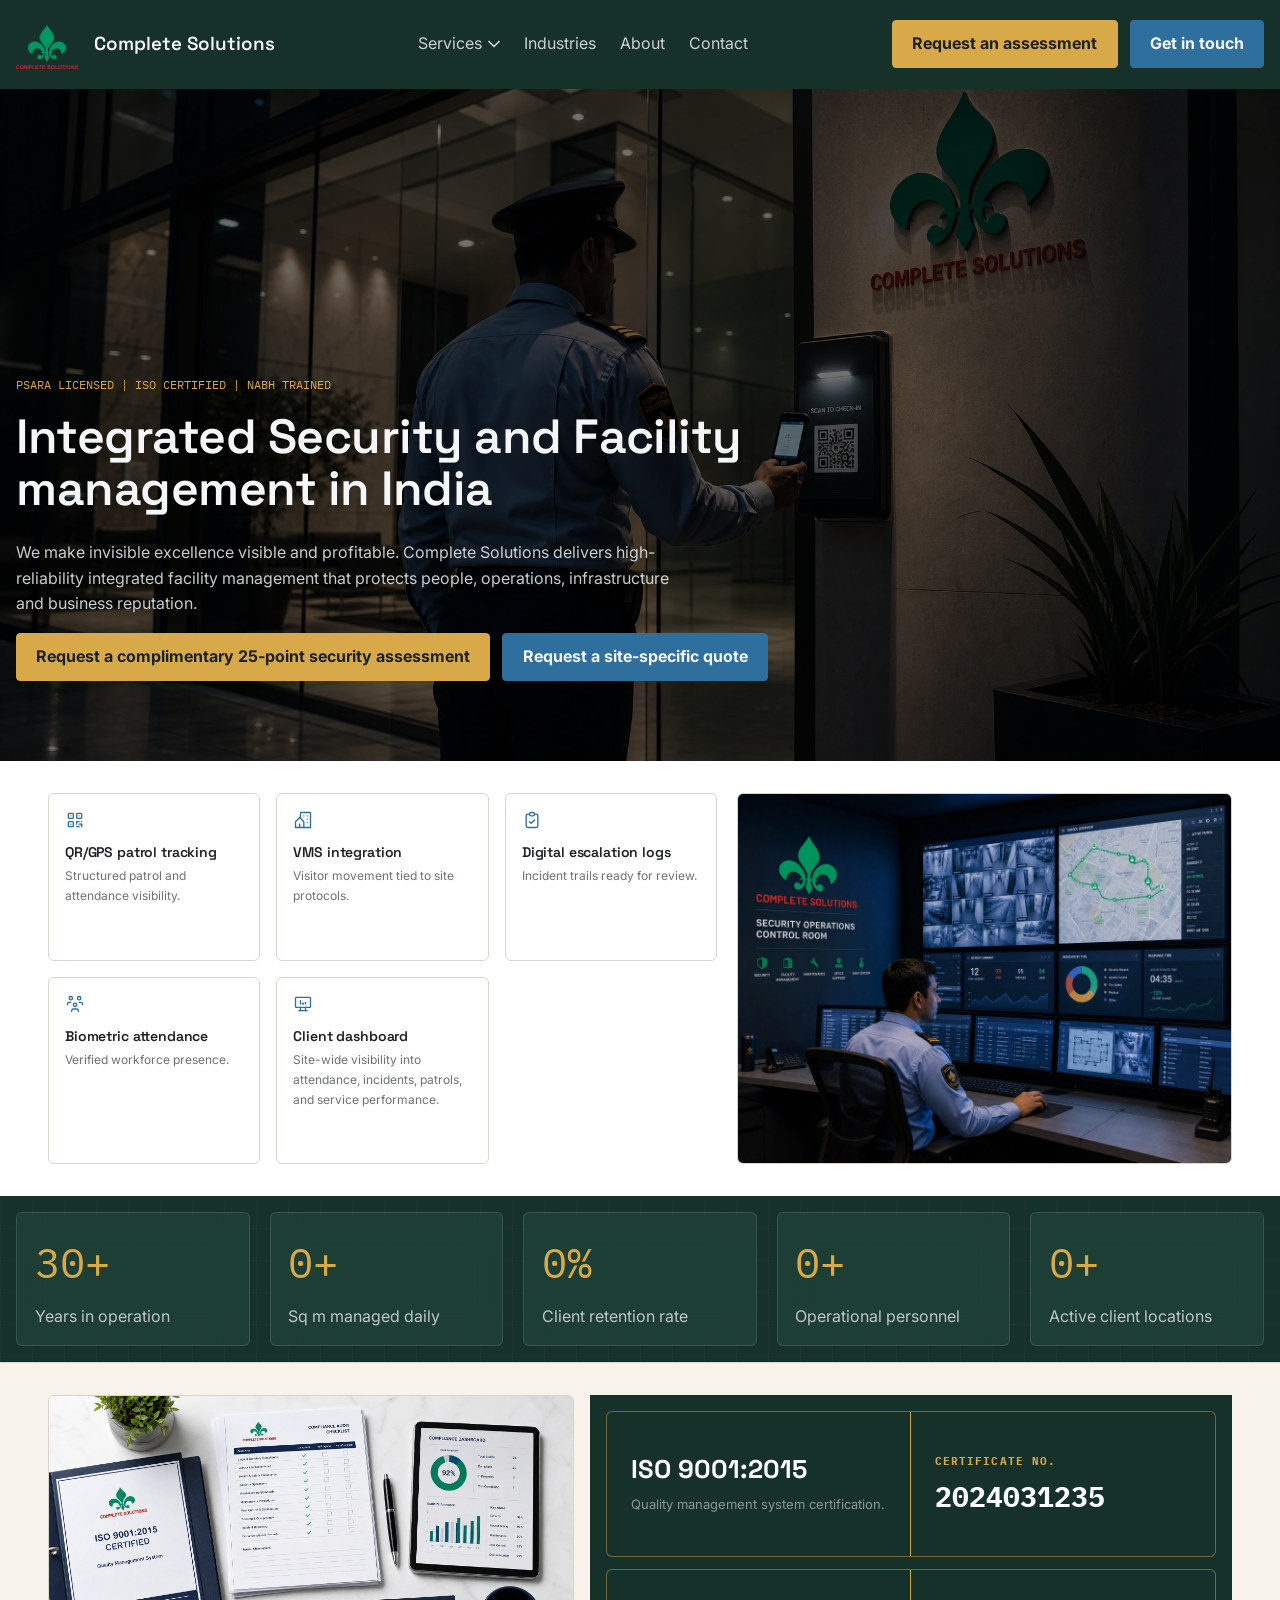
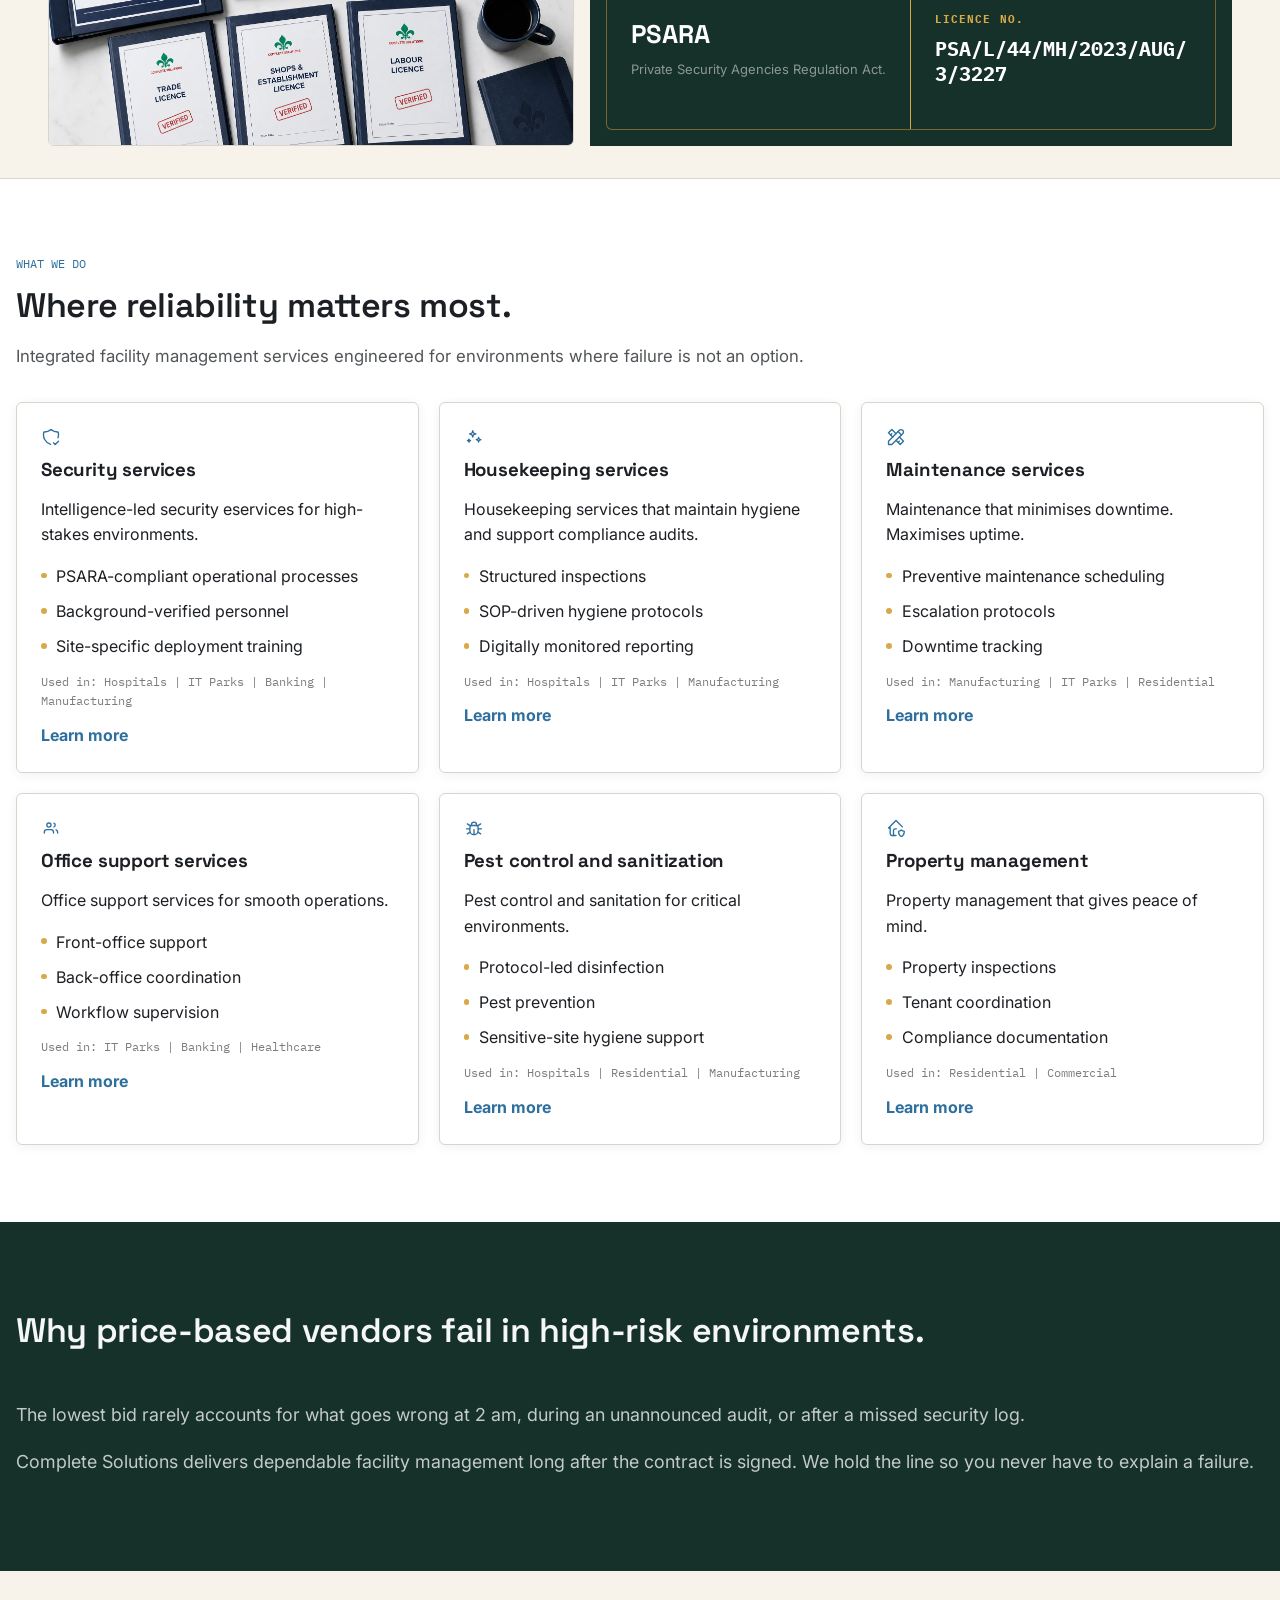
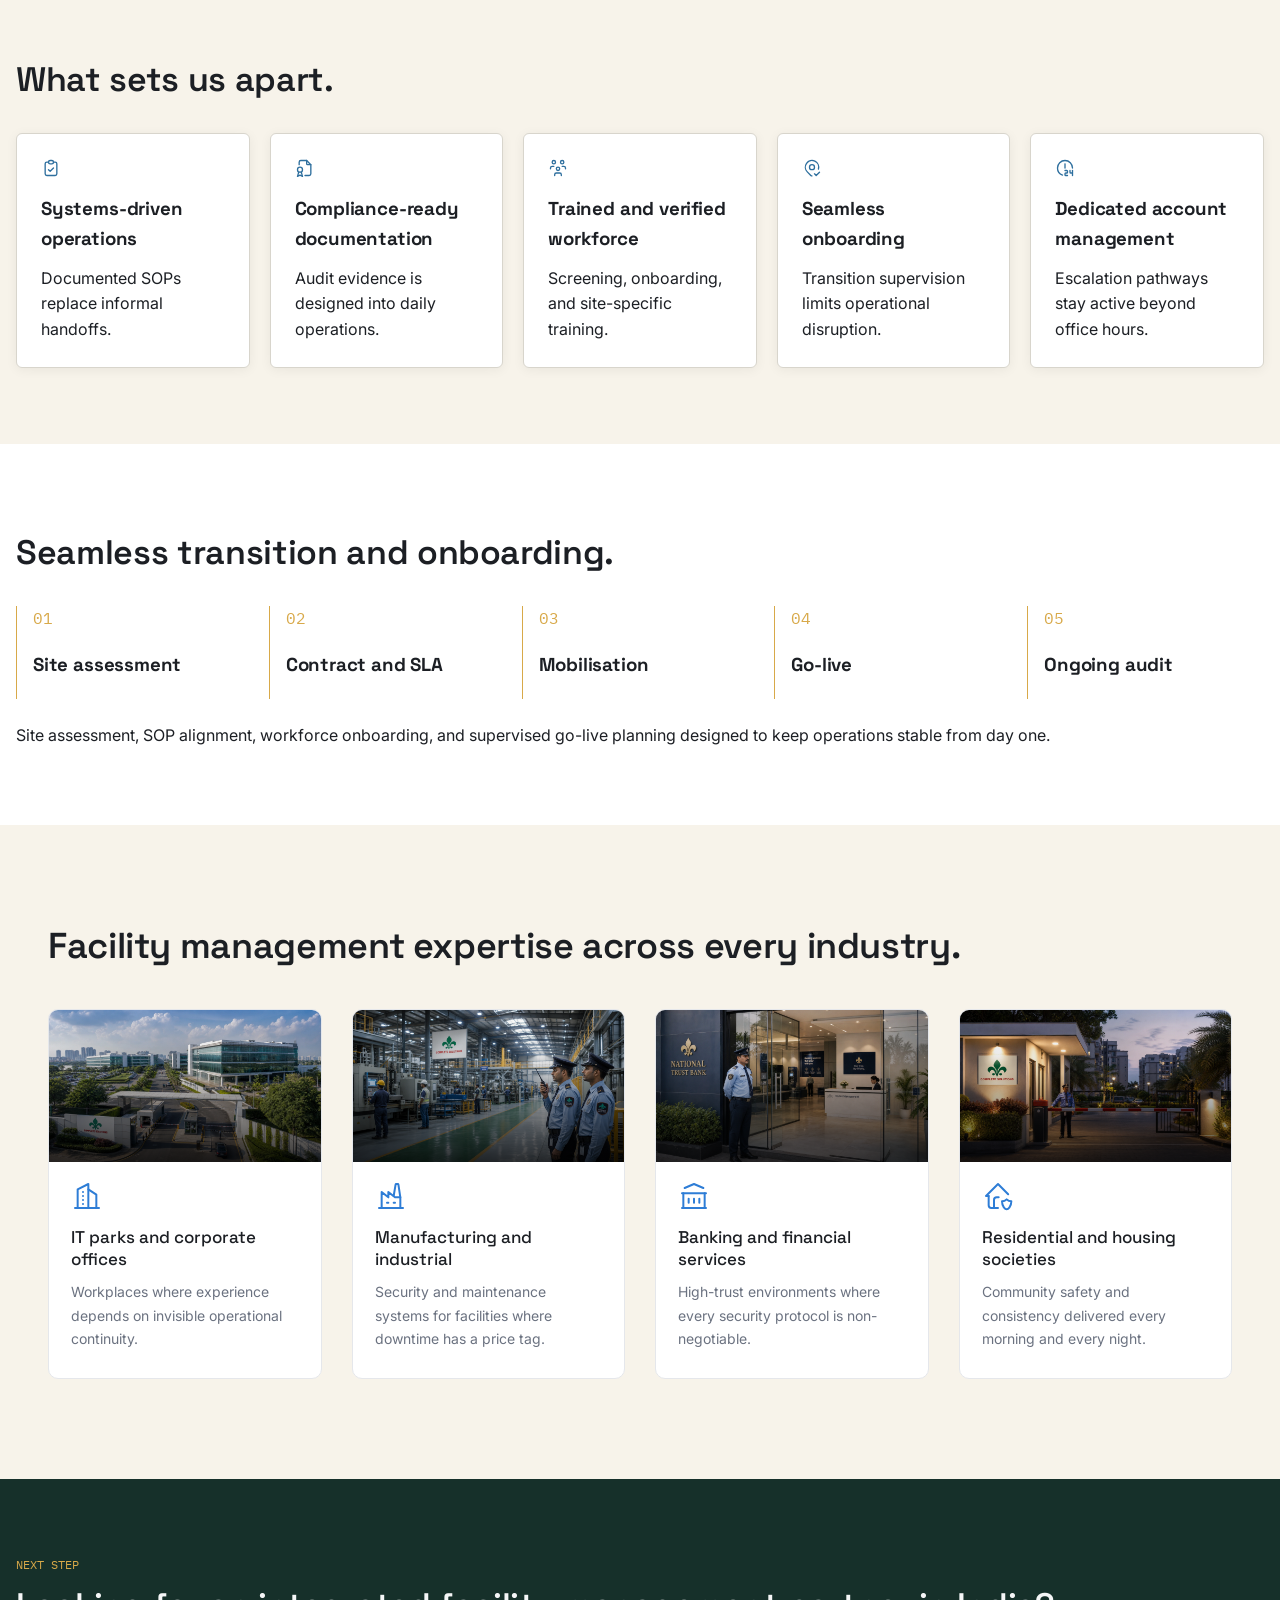
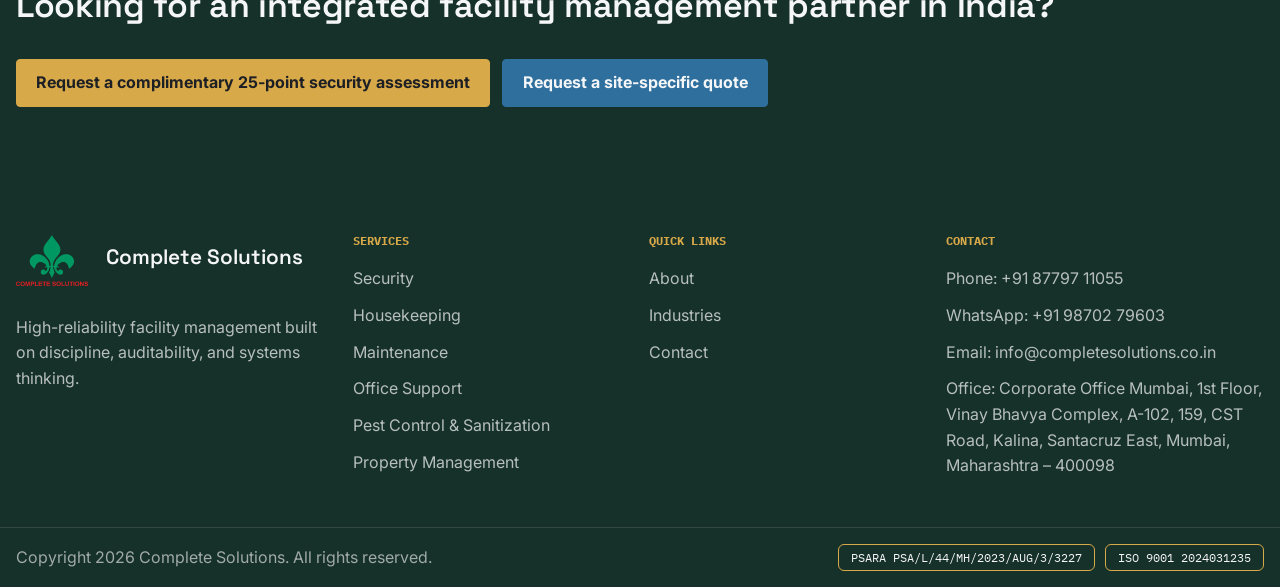
==== commit b89d7867: "Add files via upload" ====
--- a/index.html
+++ b/index.html
@@ -3,9 +3,101 @@
 <head>
   <meta charset="UTF-8">
   <meta name="viewport" content="width=device-width, initial-scale=1.0">
-  <title>Complete Solutions - Best Security Services in India</title>
+  <title>Integrated Facility Management & PSARA Security Services in India | Complete Solutions</title>
   <link rel="icon" type="image/webp" href="/assets/logo/Logo-2048x1468.webp">
-  <meta name="description" content="PSARA-licensed facility management in India. Security, housekeeping, maintenance and more built on compliance documentation and audit-ready systems.">
+  <link rel="canonical" href="https://completesolutions.co.in/">
+  <meta name="title" content="Integrated Facility Management & PSARA Security Services in India | Complete Solutions">
+  <meta name="description" content="Complete Solutions provides integrated facility management, PSARA-licensed security guards, housekeeping, maintenance, pest control and property management services across India.">
+  <meta name="keywords" content="integrated facility management India, PSARA licensed security services India, facility management company India, corporate housekeeping services India, maintenance services India, pest control and sanitization India, property management services India, office support services India">
+  <meta name="author" content="Complete Solutions">
+  <meta name="robots" content="index, follow">
+  <meta name="googlebot" content="index, follow">
+  <meta name="theme-color" content="#16302A">
+  <meta name="geo.region" content="IN-MH">
+  <meta name="geo.placename" content="Mumbai, Maharashtra, Kalina, Santacruz East">
+  <meta name="geo.position" content="19.066730;72.866920">
+  <meta name="ICBM" content="19.066730, 72.866920">
+  <meta property="og:type" content="website">
+  <meta property="og:site_name" content="Complete Solutions">
+  <meta property="og:locale" content="en_IN">
+  <meta property="og:url" content="https://completesolutions.co.in/">
+  <meta property="og:title" content="Integrated Facility Management & PSARA Security Services in India | Complete Solutions">
+  <meta property="og:description" content="Complete Solutions provides integrated facility management, PSARA-licensed security guards, housekeeping, maintenance, pest control and property management services across India.">
+  <meta property="og:image" content="https://completesolutions.co.in/assets/images/image-10.webp">
+  <meta property="og:image:alt" content="Security guard on night patrol in a commercial facility environment">
+  <meta name="twitter:card" content="summary_large_image">
+  <meta name="twitter:title" content="Integrated Facility Management & PSARA Security Services in India | Complete Solutions">
+  <meta name="twitter:description" content="Complete Solutions provides integrated facility management, PSARA-licensed security guards, housekeeping, maintenance, pest control and property management services across India.">
+  <meta name="twitter:image" content="https://completesolutions.co.in/assets/images/image-10.webp">
+  <meta name="twitter:image:alt" content="Security guard on night patrol in a commercial facility environment">
+  <script type="application/ld+json">
+{
+    "@context":  "https://schema.org",
+    "@graph":  [
+                   {
+                       "@type":  "Organization",
+                       "@id":  "https://completesolutions.co.in/#organization",
+                       "name":  "Complete Solutions",
+                       "url":  "https://completesolutions.co.in/",
+                       "logo":  "https://completesolutions.co.in/assets/logo/Logo-2048x1468.webp",
+                       "email":  "info@completesolutions.co.in",
+                       "telephone":  "+91 87797 11055",
+                       "areaServed":  {
+                                          "@type":  "Country",
+                                          "name":  "India"
+                                      },
+                       "address":  {
+                                       "@type":  "PostalAddress",
+                                       "streetAddress":  "Corporate Office Mumbai, 1st Floor, Vinay Bhavya Complex, A-102, 159, CST Road, Kalina, Santacruz East",
+                                       "addressLocality":  "Mumbai",
+                                       "addressRegion":  "Maharashtra",
+                                       "postalCode":  "400098",
+                                       "addressCountry":  "IN"
+                                   },
+                       "contactPoint":  [
+                                            {
+                                                "@type":  "ContactPoint",
+                                                "contactType":  "sales",
+                                                "telephone":  "+91 87797 11055",
+                                                "email":  "info@completesolutions.co.in",
+                                                "areaServed":  "IN",
+                                                "availableLanguage":  [
+                                                                          "en"
+                                                                      ]
+                                            }
+                                        ]
+                   },
+                   {
+                       "@type":  "WebSite",
+                       "@id":  "https://completesolutions.co.in/#website",
+                       "url":  "https://completesolutions.co.in/",
+                       "name":  "Complete Solutions",
+                       "publisher":  {
+                                         "@id":  "https://completesolutions.co.in/#organization"
+                                     },
+                       "inLanguage":  "en-IN"
+                   },
+                   {
+                       "@type":  "WebPage",
+                       "@id":  "https://completesolutions.co.in/#webpage",
+                       "url":  "https://completesolutions.co.in/",
+                       "name":  "Integrated Facility Management \u0026 PSARA Security Services in India | Complete Solutions",
+                       "description":  "Complete Solutions provides integrated facility management, PSARA-licensed security guards, housekeeping, maintenance, pest control and property management services across India.",
+                       "isPartOf":  {
+                                        "@id":  "https://completesolutions.co.in/#website"
+                                    },
+                       "about":  {
+                                     "@id":  "https://completesolutions.co.in/#organization"
+                                 },
+                       "primaryImageOfPage":  {
+                                                  "@type":  "ImageObject",
+                                                  "url":  "https://completesolutions.co.in/assets/images/image-10.webp"
+                                              },
+                       "inLanguage":  "en-IN"
+                   }
+               ]
+}
+  </script>
   <link rel="preconnect" href="https://fonts.googleapis.com">
   <link rel="preconnect" href="https://fonts.gstatic.com" crossorigin>
   <link href="https://fonts.googleapis.com/css2?family=Space+Grotesk:wght@500;600;700&family=Inter:wght@400;500;600;700&family=IBM+Plex+Mono:wght@400;500;600&display=swap" rel="stylesheet">
@@ -21,7 +113,7 @@
       <div class="container hero-inner">
         <div class="hero-copy">
           <div class="eyebrow">PSARA licensed | ISO certified | NABH trained</div>
-          <h1 class="hero-title">Integrated Security and Faculty management in India</h1>
+          <h1 class="hero-title">Integrated Security and Facility management in India</h1>
           <p class="hero-text">We make invisible excellence visible and profitable. Complete Solutions delivers high-reliability integrated facility management that protects people, operations, infrastructure and business reputation.</p>
           <div class="btn-row">
             <a class="btn btn-assessment" href="/contact.html#assessment">Request a complimentary 25-point security assessment</a>
@@ -41,7 +133,7 @@
     </section>
 
     <section class="section section-dark stat-bar">
-      <div class="container grid grid-5" data-stats></div>
+      <div class="container grid grid-5" data-stats data-counter-group></div>
     </section>
 
     <section class="trust-strip" aria-label="Certifications and licenses">
@@ -55,14 +147,10 @@
               <span class="certifications-card__half certifications-card__summary"><strong>ISO 9001:2015</strong><span>Quality management system certification.</span></span>
               <span class="certifications-card__half certifications-card__detail"><span class="certifications-card__label">Certificate no.</span><strong class="certifications-card__value">2024031235</strong></span>
             </a>
-            <a class="certifications-card certifications-card--link" href="/licenses.html" aria-label="View PSARA licence details">
+            <a class="certifications-card certifications-card--wide certifications-card--link" href="/licenses.html" aria-label="View PSARA licence details">
               <span class="certifications-card__half certifications-card__summary"><strong>PSARA</strong><span>Private Security Agencies Regulation Act.</span></span>
               <span class="certifications-card__half certifications-card__detail"><span class="certifications-card__label">Licence no.</span><strong class="certifications-card__value certifications-card__value--long">PSA/L/44/MH/2023/AUG/3/3227</strong></span>
             </a>
-            <article class="certifications-card">
-              <span class="certifications-card__half certifications-card__summary"><strong>NABH</strong><span>National Accreditation Board for Hospitals.</span></span>
-              <span class="certifications-card__half certifications-card__detail"><span class="certifications-card__label">Reference</span><span class="certifications-card__value certifications-card__value--placeholder">[PLACEHOLDER: NABH training reference]</span></span>
-            </article>
           </div>
         </div>
       </div>
@@ -195,7 +283,7 @@
           <div class="timeline-step"><span>04</span><h3 class="card-title">Go-live</h3></div>
           <div class="timeline-step"><span>05</span><h3 class="card-title">Ongoing audit</h3></div>
         </div>
-        <p class="card-copy" style="margin-top: 1.5rem;">[PLACEHOLDER: Add onboarding timeline/process details]</p>
+        <p class="card-copy" style="margin-top: 1.5rem;">Site assessment, SOP alignment, workforce onboarding, and supervised go-live planning designed to keep operations stable from day one.</p>
       </div>
     </section>
 
@@ -274,6 +362,6 @@
 
     <div data-site-footer></div>
   </div>
-  <script src="/main.min.js?v=20260709-1"></script>
+  <script src="/main.min.js?v=20260717-1"></script>
 </body>
 </html>
--- a/style.min.css
+++ b/style.min.css
@@ -1 +1 @@
-:root{--olive-900:#16302a;--olive-700:#1f4438;--olive-500:#2b5b4a;--navy-900:var(--olive-900);--navy-700:var(--olive-700);--bg-light:#ffffff;--bg-beige:#f7f3ea;--bg-light-alt:var(--bg-beige);--text-dark:#1c1f24;--text-light:#f5f6f7;--border:#d8d5cc;--border-dark:#345245;--input-bg:#1c3d33;--steel-blue:#2e6f9e;--steel-blue-hover:#25577e;--gold:#d8a949;--gold-hover:#b8903a;--success:#3fae6b;--error:#b23b3b;--shadow-card:0 2px 12px rgba(0,0,0,0.06);--site-width:1280px;--section-space:clamp(3.5rem,6vw,6rem)}*{box-sizing:border-box}html{scroll-behavior:smooth;-webkit-text-size-adjust:100%;overflow-x:clip}body{margin:0;font-family:Inter,Arial,sans-serif;color:var(--text-dark);background:var(--bg-light);line-height:1.6;overflow-x:clip;-webkit-font-smoothing:antialiased;-moz-osx-font-smoothing:grayscale;text-rendering:optimizeLegibility}img{display:block;max-width:100%}a{color:inherit;text-decoration:none}button,input,select,textarea{font:inherit}.site-shell{min-height:100vh;overflow-x:clip}.site-shell>:is(section,main)[data-light-surface="white"]{background:var(--bg-light)}.site-shell>:is(section,main)[data-light-surface="beige"]{background:var(--bg-beige)}.container{width:min(calc(100% - 2rem),var(--site-width));margin:0 auto}.section{padding:var(--section-space) 0}.section-light{background:transparent}.section-muted{background:transparent}.section-dark{color:var(--text-light);background-color:var(--navy-900)}.eyebrow{font-family:"IBM Plex Mono",monospace;font-size:0.72rem;text-transform:uppercase;letter-spacing:0;color:var(--gold)}.section-title,.page-title,.hero-title,.card-title{font-family:"Space Grotesk",Arial,sans-serif;letter-spacing:-0.01em}.section-title{margin:0.75rem 0 0;font-size:clamp(1.625rem,3vw,2.125rem);font-weight:600;line-height:1.2}.lead{font-size:1.05rem;color:rgba(28,31,36,0.76)}.dark-copy{color:rgba(245,246,247,0.78)}.header{position:sticky;top:0;z-index:40;background-color:#16302a;background-image:none;border-bottom:1px solid transparent;transition:background-color 220ms ease,border-color 220ms ease,box-shadow 220ms ease}.header.is-scrolled,.header.mobile-open{background-color:#16302a;background-image:none;border-bottom-color:rgba(216,213,204,0.12);box-shadow:0 8px 24px rgba(9,18,16,0.12)}.header-inner{display:flex;align-items:center;justify-content:space-between;gap:1rem;min-height:5.5rem}.header-inner>*,.split>*,.grid>*,.footer-main>*,.contact-grid>*,.map-and-forms>*,.industry-feature>*{min-width:0}.brand{display:flex;align-items:center;gap:1rem;color:var(--text-light);min-width:0;flex:0 1 auto}.brand-mark{display:grid;place-items:center;width:3.85rem;height:2.8rem;padding:0.2rem 0;flex:0 0 auto}.brand-mark img{width:100%;height:100%;object-fit:contain}.brand-name{font-family:"Space Grotesk",Arial,sans-serif;font-weight:600;font-size:1.18rem;white-space:nowrap}.nav{display:flex;align-items:center;gap:1.5rem;color:rgba(245,246,247,0.82);min-width:0;flex:1 1 auto;justify-content:center}.nav a:hover,.nav a.is-active,.nav-services__trigger:hover{color:#ffffff}.nav-services{position:relative}.nav-services__trigger{display:inline-flex;gap:6px;padding:0;align-items:center;border:0;background:transparent;color:inherit;font:inherit;cursor:pointer}.nav-chevron{width:12px;height:8px;fill:none;stroke:currentColor;stroke-width:1.7;stroke-linecap:round;stroke-linejoin:round;transition:transform 200ms ease;pointer-events:none}.nav-dropdown{position:absolute;top:calc(100%+0.75rem);left:0;min-width:17rem;padding:0.65rem;border-radius:6px;border:1px solid rgba(255,255,255,0.12);background:rgba(31,68,56,0.55);backdrop-filter:blur(12px);-webkit-backdrop-filter:blur(12px);color:#ffffff;opacity:0;visibility:hidden;transform:translateY(6px);transition:opacity 200ms ease 100ms,transform 200ms ease 100ms,visibility 0s linear 300ms}.nav-services.is-open .nav-dropdown{opacity:1;visibility:visible;transform:translateY(0);transition-delay:0s}.nav-services.is-open .nav-chevron,.mobile-menu__services.is-open .nav-chevron{transform:rotate(180deg)}.nav-dropdown a{display:block;padding:0.65rem 0.8rem;border-radius:4px;color:#ffffff}.nav-dropdown a:hover{background:rgba(255,255,255,0.1)}@media (min-width:900px){.nav-services:hover .nav-dropdown{opacity:1;visibility:visible;transform:translateY(0);transition-delay:0s}.nav-services:hover .nav-chevron{transform:rotate(180deg)}}.header-actions{display:flex;align-items:center;gap:0.75rem;flex:0 0 auto}.mobile-toggle{display:none;position:relative;z-index:3;border:1px solid var(--border-dark);background:transparent;color:var(--text-light);border-radius:4px;width:2.8rem;height:2.8rem;padding:0.7rem;cursor:pointer}.mobile-toggle span{display:block;width:24px;height:2px;background:currentColor;transform-origin:center;transition:transform 280ms ease,opacity 180ms ease}.mobile-menu,.mobile-menu-backdrop{display:none}.btn-row{display:flex;flex-wrap:wrap;gap:0.75rem}.btn{display:inline-flex;align-items:center;justify-content:center;min-height:3rem;padding:0.8rem 1.2rem;border-radius:4px;border:1px solid transparent;font-weight:700;line-height:1.2;transition:0.2s ease;text-align:center;max-width:100%}.btn-quote{background:var(--steel-blue);border-color:var(--steel-blue);color:var(--text-light)}.btn-quote:hover{background:var(--steel-blue-hover)}.btn-assessment{background:var(--gold);border-color:var(--gold);color:var(--text-dark)}.btn-assessment:hover{background:var(--gold-hover)}.btn-ghost{border-color:var(--border-dark);color:var(--text-light)}.hero{position:relative;color:var(--text-light);background:var(--navy-900);overflow:hidden}.hero::before{content:none}.hero-media{position:absolute;inset:0}.hero-media img{width:100%;height:100%;object-fit:cover}.hero-overlay{position:absolute;inset:0;background:rgba(0,0,0,0.55)}.hero-inner{position:relative;z-index:1;display:grid;grid-template-columns:minmax(0,1fr);align-items:end;min-height:42rem;padding:8rem 0 5rem}.hero-copy{width:100%;max-width:52rem}.hero .eyebrow{font-size:0.72rem;font-weight:400;line-height:1.6}.hero-title{margin:1rem 0 0;font-size:clamp(2rem,5vw,3rem);font-weight:600;line-height:1.1}body[data-service] .hero-title{position:relative;display:inline-block;padding-bottom:1rem}body[data-service] .hero-title::after{content:"";position:absolute;left:0;bottom:0;width:4.5rem;height:2px;background:var(--gold)}.hero-text{max-width:42rem;margin-top:1.5rem;font-size:1rem;font-weight:400;line-height:1.6;color:rgba(245,246,247,0.82)}.grid{display:grid;gap:1.25rem}.grid-2{grid-template-columns:repeat(2,minmax(0,1fr))}.grid-3{grid-template-columns:repeat(3,minmax(0,1fr))}.grid-4{grid-template-columns:repeat(4,minmax(0,1fr))}.grid-5{grid-template-columns:repeat(5,minmax(0,1fr))}.grid-auto{grid-template-columns:repeat(auto-fit,minmax(280px,1fr))}.card{background:#fff;border:1px solid var(--border);border-radius:6px;padding:1.5rem;box-shadow:var(--shadow-card)}.card-dark{background:var(--olive-700);border-color:var(--border-dark);color:var(--text-light)}.icon-chip{width:2.2rem;height:2.2rem;border-radius:4px;display:grid;place-items:center;background:rgba(46,111,158,0.1);color:var(--steel-blue)}.icon-chip svg{width:1.3rem;height:1.3rem;fill:none;stroke:currentColor;stroke-width:1.6;stroke-linecap:round;stroke-linejoin:round}.service-card .icon-chip,.feature-card .icon-chip,.industry-card .icon-chip{width:auto;height:auto;padding:0;border-radius:0;background:transparent;display:inline-flex;place-items:initial}.service-card .icon-chip svg,.feature-card .icon-chip svg,.industry-card .icon-chip svg{width:1.25rem;height:1.25rem}.contact-card{display:flex;flex-direction:column;align-items:flex-start;gap:0.85rem}.contact-card__heading{display:flex;align-items:center;gap:0.75rem}.contact-card__icon-image{width:1.4rem;height:1.4rem;object-fit:contain;flex:0 0 auto}.contact-card .card-title,.contact-card .card-copy{margin:0}.feature-card .icon-chip,.industry-card .icon-chip{margin-bottom:1rem}.feature-card h3,.service-card h3,.industry-card h3,.stat-card .value{margin:0}.feature-card p,.service-card p,.industry-card p,.card-copy{margin:0.75rem 0 0}.service-credibility-section,.service-systems-section,.service-subservices-section,.service-why-section{padding:56px 0}.service-credibility-section .container,.service-systems-section .container,.service-subservices-section .container,.service-why-section .container,.service-closing-section .container,.service-cta-section .container{width:100%;max-width:var(--site-width);margin:0 auto;padding-right:24px;padding-left:24px}.service-intro-row{display:grid;grid-template-areas:"media" "content";gap:32px;align-items:stretch}.service-intro-content{grid-area:content;align-self:center;min-width:0}.service-intro-media{grid-area:media;min-width:0}.service-credibility-section .section-title,.service-systems-section .section-title,.service-subservices-section .section-title,.service-why-section .section-title{margin:12px 0 0;font-size:30px;font-weight:600;line-height:36px}.service-systems-section .section-title,.service-subservices-section .section-title{margin-top:0}.service-credibility-copy{margin-top:24px;color:rgba(28,31,36,0.76);font-size:16px;line-height:32px}.service-credibility-copy p{margin:0}.service-credibility-copy p+p{margin-top:20px}.service-intro-media .asset{max-width:none;min-height:0;margin:0;border:1px solid var(--border);background:#fff;color:var(--text-dark)}.service-feature-grid{display:grid;grid-template-columns:1fr;gap:20px;margin-top:32px}.service-feature-card{min-width:0;padding:20px;border:1px solid var(--border);border-radius:6px}.service-feature-card__icon{width:24px;height:24px;color:var(--steel-blue)}.service-feature-card__icon svg{display:block;width:24px;height:24px;fill:none;stroke:currentColor;stroke-width:1.6;stroke-linecap:round;stroke-linejoin:round}.service-feature-card h3,.service-subservice-card h3{margin:16px 0 0;font-family:"Space Grotesk",Arial,sans-serif;font-size:18px;font-weight:600;line-height:28px}.service-feature-card p,.service-subservice-card p{margin:8px 0 0;color:rgba(28,31,36,0.7);font-size:14px;line-height:24px}.service-subservice-grid{display:grid;grid-template-columns:repeat(auto-fit,minmax(280px,1fr));gap:20px;margin-top:32px}.service-subservice-card{min-width:0;padding:24px;border:1px solid var(--border);border-radius:6px;background:#fff}.service-subservice-card h3{margin-top:0}.service-subservice-card p{margin-top:12px}.service-why-grid{display:grid;gap:40px}.service-why-list{margin:0;padding:0;list-style:none}.service-why-list li{padding-left:16px;border-left:1px solid var(--gold);color:rgba(245,246,247,0.78)}.service-why-list li+li{margin-top:16px}.service-closing-section{padding:64px 0}.service-closing-section p{max-width:768px;margin:0;font-family:"Space Grotesk",Arial,sans-serif;font-size:24px;font-weight:600;line-height:1.375;color:var(--text-dark)}.service-cta-section{padding:80px 0}.service-cta-inner{display:flex;flex-direction:column;gap:32px}.service-cta-section .section-title{max-width:672px;margin:12px 0 0;font-size:30px;font-weight:600;line-height:36px}.service-cta-section .btn{min-height:48px;padding:12px 20px;font-size:14px;font-weight:600;line-height:1.25}.service-cta-section .btn-row{flex-direction:column;flex-wrap:nowrap}.service-cta-section .btn-row .btn{width:100%}@media (min-width:480px){.service-cta-section .btn-row{flex-direction:row}.service-cta-section .btn-row .btn{width:auto}}@media (min-width:768px){.service-credibility-section,.service-systems-section,.service-subservices-section,.service-why-section{padding-top:96px;padding-bottom:96px}.service-credibility-section .container,.service-systems-section .container,.service-subservices-section .container,.service-why-section .container,.service-closing-section .container,.service-cta-section .container{padding-right:48px;padding-left:48px}.service-intro-row{grid-template-columns:minmax(0,0.9fr) minmax(0,1.1fr);grid-template-areas:"content media";gap:clamp(2rem,4vw,4rem)}.service-feature-grid,.service-why-grid{grid-template-columns:repeat(2,minmax(0,1fr))}.service-cta-inner{flex-direction:row;align-items:center;justify-content:space-between}.service-cta-section .section-title{font-size:36px;line-height:40px}}@media (min-width:1024px){.service-feature-grid{grid-template-columns:repeat(4,minmax(0,1fr))}}.stat-bar{padding:1rem 0;background-image:linear-gradient(rgba(216,169,73,0.035) 1px,transparent 1px),linear-gradient(90deg,rgba(216,169,73,0.035) 1px,transparent 1px);background-size:32px 32px}.stat-card{padding:1rem 1.1rem;border:1px solid rgba(255,255,255,0.12);border-radius:6px;background:rgba(43,91,74,0.35);backdrop-filter:blur(16px);-webkit-backdrop-filter:blur(16px)}.stat-card .value{font-family:"IBM Plex Mono",monospace;font-size:clamp(1.8rem,4vw,2.6rem);color:var(--gold)}.stat-card .label{margin-top:0.5rem;color:rgba(245,246,247,0.75)}.asset{position:relative;overflow:hidden;border-radius:6px;width:100%;min-height:100%;isolation:isolate;background:var(--navy-900)}.asset img{width:100%;height:100%;object-fit:cover}.leadership-philosophy{display:grid;grid-template-columns:minmax(0,1.1fr) minmax(0,0.9fr);gap:3rem;align-items:stretch}.leadership-philosophy__copy>p{margin:1.25rem 0 0;color:var(--text-dark)}.leadership-list{display:grid;gap:0.6rem;margin:1.25rem 0 0;padding:0;color:var(--text-dark);list-style:none}.leadership-list li{display:flex;gap:0.7rem;align-items:flex-start}.leadership-list li::before{content:"";width:0.4rem;height:0.4rem;margin-top:0.58rem;border-radius:50%;background:var(--navy-700);flex:0 0 auto}.leadership-philosophy__copy .leadership-philosophy__closing{color:var(--navy-900);font-weight:600}.section-workforce .asset.leadership-philosophy__photo{min-height:100%;margin:0;aspect-ratio:auto}.leadership-philosophy__photo img{object-position:top center}.about-section-title{margin-top:0}.about-section-intro{max-width:58rem;margin:1rem 0 0;color:rgba(28,31,36,0.72);font-size:1.05rem}.about-centered-intro{max-width:52rem;margin:1.25rem auto 0;color:rgba(28,31,36,0.72);font-size:1.05rem;text-align:center}.about-standards .about-section-title{text-align:center}.about-pillar-grid{margin-top:2rem}.about-stats{padding:2.5rem 0}.about-stats__title{margin:0 0 1.75rem;color:var(--text-light);font-family:"Space Grotesk",Arial,sans-serif;font-size:clamp(1.6rem,3vw,2.25rem);line-height:1.2}.about-stats-grid{display:grid;grid-template-columns:repeat(6,minmax(0,1fr));gap:1.25rem}.about-stats .stat-card--placeholder .value,.about-stats .stat-card--placeholder .label{color:rgba(245,246,247,0.48)}.about-compliance__layout{display:grid;grid-template-columns:minmax(0,0.9fr) minmax(0,1.1fr);gap:3rem;align-items:stretch;margin-top:2rem}.about-compliance__copy{padding-right:1rem}.about-compliance__copy .about-section-intro{margin-top:0}.about-compliance__list{display:grid;gap:0.9rem;margin:1.5rem 0 0;padding:0;list-style:none}.about-compliance__list li{display:flex;gap:0.75rem;align-items:flex-start}.about-compliance__list li::before{content:"";width:0.45rem;height:0.45rem;margin-top:0.55rem;border-radius:50%;background:#d8a949;flex:0 0 auto}.about-certifications-grid{display:grid;grid-template-columns:1fr 1fr;gap:1rem}.about-certification-card{display:flex;min-width:0;min-height:9rem;padding:1.5rem;flex-direction:column;justify-content:flex-start;border:1px solid #d8a949;border-radius:10px;background:var(--navy-900)}.about-certification-card--wide{grid-column:1 / -1}.about-certification-card__label{color:#d8a949;font-family:"IBM Plex Mono",monospace;font-size:0.78rem;font-weight:500;letter-spacing:0.08em;text-transform:uppercase}.about-certification-card__value{margin-top:0.75rem;color:#fff;font-size:1.05rem;font-weight:500;line-height:1.5;overflow-wrap:anywhere}a.about-certification-card:hover,a.about-certification-card:focus-visible{background:var(--navy-700)}.about-placeholder{color:rgba(245,246,247,0.52)}.compliance-sectors{display:grid;grid-template-columns:repeat(4,minmax(0,1fr));gap:1rem;margin-top:2rem}.compliance-sector{display:flex;min-height:4rem;padding:0.85rem 1rem;align-items:center;justify-content:center;border:1px solid var(--border);border-radius:6px;background:#fff;font-weight:600;text-align:center}.about-industry-grid{display:grid;grid-template-columns:repeat(2,minmax(0,1fr));gap:1.25rem;margin-top:2rem}.about-industry-tile{display:flex;gap:1rem;min-height:9rem;padding:1.5rem;align-items:flex-start;border:1px solid var(--border);border-radius:6px;background:#fff}.about-industry-tile .icon-chip{margin:0;flex:0 0 auto}.about-industry-tile h3{margin:0;font-family:"Space Grotesk",Arial,sans-serif;font-size:1.15rem}.about-industry-tile p{margin:0.5rem 0 0;color:rgba(28,31,36,0.68)}.about-testimonials__grid{margin-top:2rem}.about-testimonial-card{margin:0;padding:1.5rem;border:1px solid var(--border);border-radius:6px;background:#fff}.about-testimonial-card p{margin:0;font-style:italic;line-height:1.7}.about-testimonial-card footer{margin-top:1.25rem;color:rgba(28,31,36,0.48);font-family:"IBM Plex Mono",monospace;font-size:0.72rem;line-height:1.5}.about-commitment__inner{max-width:58rem;text-align:center}.about-commitment__inner .section-title{margin-top:0}.about-commitment__statements{display:grid;gap:1.25rem;margin:2.5rem 0}.about-commitment__statements strong{color:#fff;font-family:"Space Grotesk",Arial,sans-serif;font-size:clamp(2rem,5vw,3.5rem);line-height:1.05}.about-commitment__inner>p{margin:0 auto;color:rgba(245,246,247,0.76);font-size:1.05rem}.about-commitment__inner .about-commitment__signoff{margin-top:2rem;color:var(--text-light);font-family:"Space Grotesk",Arial,sans-serif;font-size:1.25rem;font-weight:600}.service-card ul,.plain-list{margin:1rem 0 0;padding:0;list-style:none}.service-card li,.plain-list li{display:flex;gap:0.6rem;margin-top:0.6rem}.service-card li::before,.plain-list li::before{content:"";width:0.35rem;height:0.35rem;margin-top:0.55rem;border-radius:999px;background:var(--gold);flex:0 0 auto}.used-in{margin-top:1rem;font-family:"IBM Plex Mono",monospace;font-size:0.76rem;color:rgba(28,31,36,0.58)}.split{display:grid;gap:2rem}.split-hero{grid-template-columns:1.05fr 0.95fr}.timeline{display:grid;gap:1rem;grid-template-columns:repeat(auto-fit,minmax(180px,1fr))}.timeline-step{padding-left:1rem;border-left:1px solid var(--gold)}.timeline-step span{font-family:"IBM Plex Mono",monospace;color:var(--gold)}.quote-block{font-size:1.12rem}.industry-feature{display:grid;gap:1.5rem;border-top:1px solid var(--border);padding:2.5rem 0;grid-template-columns:0.72fr 1.28fr}.industry-row{display:grid;grid-template-columns:minmax(0,0.9fr) minmax(0,1.1fr);grid-template-areas:"content media";align-items:stretch;gap:clamp(2rem,4vw,4rem);padding:clamp(3rem,5vw,4.5rem) 0;border-top:1px solid var(--border)}.industry-row>*{min-width:0}.industry-row__content{grid-area:content;align-self:center;max-width:34rem}.industry-row__content .section-title{margin:0}.industry-row__description{margin:1.25rem 0 0;font-size:1.05rem;line-height:1.7;color:rgba(28,31,36,0.76)}.industry-row__pain-points{margin:1rem 0 0;line-height:1.65;color:rgba(28,31,36,0.7)}.industry-row__services{margin-top:1.5rem}.industry-row__services-label{margin:0 0 0.65rem;font-family:"IBM Plex Mono",monospace;font-size:0.72rem;font-weight:500;text-transform:uppercase;color:rgba(28,31,36,0.62)}.industry-row__tags{display:flex;flex-wrap:wrap;gap:0.55rem}.industry-row__tag{display:inline-flex;align-items:center;min-height:2rem;padding:0.35rem 0.75rem;border:1px solid rgba(46,111,158,0.2);border-radius:999px;background:rgba(46,111,158,0.08);color:var(--steel-blue-hover);font-size:0.8rem;font-weight:500;line-height:1.2}.industry-row__media{grid-area:media;min-height:22rem;margin:0;aspect-ratio:16 / 9}.industry-row--reverse{grid-template-columns:minmax(0,1.1fr) minmax(0,0.9fr);grid-template-areas:"media content"}@media (max-width:820px){.industry-row{grid-template-columns:1fr;grid-template-areas:"media" "content";gap:1.75rem;padding:3rem 0}.industry-row__content{max-width:none}.industry-row__media{min-height:0}.industry-row--reverse{grid-template-columns:1fr}}.section-tech{padding:2rem 0;background:transparent}.section-tech__inner{display:grid;width:100%;max-width:var(--site-width);margin:0 auto;padding:0 1.5rem;gap:1.25rem}.section-tech__grid{display:grid;min-width:0;gap:1rem}.section-tech__card{padding:1rem;border:1px solid var(--border);border-radius:6px;background:#fff}.section-tech__icon{display:flex;width:1.25rem;height:1.25rem;color:var(--steel-blue)}.section-tech__icon svg{width:1.25rem;height:1.25rem;fill:none;stroke:currentColor;stroke-width:1.6;stroke-linecap:round;stroke-linejoin:round}.section-tech__card h2{margin:0.75rem 0 0;font-family:"Space Grotesk",Arial,sans-serif;font-size:0.875rem;font-weight:600;line-height:1.25rem;letter-spacing:-0.01em;color:var(--text-dark)}.section-tech__card p{margin:0.25rem 0 0;font-size:0.75rem;line-height:1.25rem;color:rgba(28,31,36,0.64)}.section-tech .asset{min-width:0;min-height:260px;margin:0;aspect-ratio:4 / 3;border:1px solid var(--border);background:#fff;color:var(--text-dark)}@media (min-width:768px){.section-tech__inner{grid-template-columns:minmax(0,1.15fr) minmax(0,0.85fr);padding-inline:3rem}.section-tech__grid{grid-template-columns:repeat(2,minmax(0,1fr))}}@media (min-width:1280px){.section-tech__grid{grid-template-columns:repeat(3,minmax(0,1fr))}}.section-compliance .asset{aspect-ratio:3 / 2}.section-workforce .asset{aspect-ratio:4 / 3}.industry-card .asset,.industry-feature .asset{aspect-ratio:16 / 9}.industries-showcase{background:transparent;font-family:Inter,Arial,sans-serif}.industries-showcase__inner{max-width:1300px;margin:0 auto;padding:100px 48px}.industries-showcase__title{margin:0 0 40px;font-family:"Space Grotesk",Arial,sans-serif;font-size:36px;font-weight:600;line-height:1.2;letter-spacing:-0.01em;color:var(--text-dark);text-align:left}.industries-showcase__grid{display:grid;grid-template-columns:repeat(4,1fr);gap:30px}.industries-card{background:#fff;border:1px solid #e5e7eb;border-radius:10px;overflow:hidden;box-shadow:none;opacity:0;transform:translateY(28px);transition:opacity 450ms ease-out,transform 450ms ease-out}.industries-card.is-visible{opacity:1;transform:translateY(0)}.industries-card__media{position:relative;overflow:hidden;margin:0;padding-top:56.25%}.industries-card__media img{position:absolute;inset:0;width:100%;height:100%;object-fit:cover}.industries-card__overlay{position:absolute;inset:0;background:linear-gradient(to top,rgba(0,0,0,0.75) 0%,rgba(0,0,0,0.1) 60%,transparent 100%)}.industries-card__copy{position:absolute;left:0;right:0;bottom:0;padding:16px;color:#fff}.industries-card__copy small{display:block;margin-bottom:5px;font-family:"Courier New",Courier,monospace;font-size:10px;text-transform:uppercase;letter-spacing:0.07em;color:rgba(255,255,255,0.65)}.industries-card__copy strong{display:block;max-width:85%;font-size:20px;font-weight:700;line-height:1.25;color:#fff}.industries-card__icon{display:flex;justify-content:flex-start;align-items:center;padding:18px 0 14px 22px}.industries-card__icon svg{width:32px;height:32px;fill:none;stroke:#2e7dd6;stroke-width:1.5;stroke-linecap:round;stroke-linejoin:round}.industries-card__body{padding:0 22px 28px}.industries-card__body h3{margin:0 0 10px;font-family:"Space Grotesk",Arial,sans-serif;font-size:17px;font-weight:500;line-height:1.3;color:var(--text-dark)}.industries-card__body p{margin:0;font-family:Inter,Arial,sans-serif;font-size:14px;font-weight:400;line-height:1.65;color:#6b7280}.trust-strip{background:transparent;border-top:1px solid var(--border);border-bottom:1px solid var(--border);padding:32px 0}.trust-strip__inner{width:100%;max-width:var(--site-width);margin:0 auto;padding:0 48px}.certifications-showcase{display:grid;grid-template-columns:0.9fr 1.1fr;gap:16px;align-items:stretch;margin-top:0}.certifications-showcase__media{position:relative;margin:0;aspect-ratio:3 / 2;border:1px solid var(--border);border-radius:6px;overflow:hidden;background:#fff;color:var(--text-dark)}.certifications-showcase__media img{position:absolute;inset:0;width:100%;height:100%;object-fit:cover;display:block}.certifications-showcase__cards{display:grid;grid-template-columns:1fr 1fr;gap:12px;align-items:stretch;padding:16px;background:var(--navy-900)}.certifications-card--wide{grid-column:1 / -1}.certifications-card{display:grid;grid-template-columns:1fr 1fr;min-width:0;overflow:hidden;border:1px solid rgba(201,149,43,0.55);border-radius:6px;padding:0;background:var(--navy-900);color:var(--text-light)}.certifications-card__half{display:flex;min-width:0;padding:24px;flex-direction:column;justify-content:center}.certifications-card__summary{border-right:1px solid #d8a949}.certifications-card__summary strong{color:#fff;font-family:"Space Grotesk",Arial,sans-serif;font-size:clamp(1.35rem,2vw,1.6rem);font-weight:700;line-height:1.2}.certifications-card__summary span{margin-top:0.6rem;color:rgba(255,255,255,0.5);font-size:13px;font-weight:400;line-height:1.5}.certifications-card__label{color:#d8a949;font-family:"IBM Plex Mono",monospace;font-size:11px;font-weight:700;letter-spacing:0.1em;line-height:1.4;text-transform:uppercase}.certifications-card__value{margin-top:0.65rem;color:#fff;font-family:"IBM Plex Mono",monospace;font-size:clamp(1.25rem,2.2vw,1.75rem);font-weight:700;line-height:1.25;overflow-wrap:anywhere}.certifications-card__value--long{font-size:clamp(1rem,1.55vw,1.4rem)}.certifications-card__value--placeholder{color:rgba(255,255,255,0.5);font-size:0.88rem;font-weight:500}.certifications-card--link{text-decoration:none;cursor:pointer;transition:box-shadow 180ms ease,border-color 180ms ease}.certifications-card--link:hover{border-color:#d8a949;box-shadow:inset 0 0 0 999px rgba(216,169,73,0.06)}.certifications-card--link:focus-visible{outline:2px solid var(--gold);outline-offset:4px}.licenses-registry{display:grid;gap:3rem}.licenses-section-heading{max-width:48rem}.licenses-section-heading .section-title{margin-top:0.5rem}.licenses-section-heading .lead{margin:1rem 0 0}.iso-certificate{display:grid;grid-template-columns:minmax(0,1fr) minmax(18rem,0.72fr);border:1px solid var(--border-dark);border-radius:6px;overflow:hidden;background-color:var(--navy-900);background-image:linear-gradient(rgba(46,111,158,0.04) 1px,transparent 1px),linear-gradient(90deg,rgba(46,111,158,0.04) 1px,transparent 1px);background-size:32px 32px;color:var(--text-light)}.iso-certificate__copy,.iso-certificate__number{padding:2rem}.iso-certificate__copy{display:flex;flex-direction:column;justify-content:center}.iso-certificate__copy h2{margin:0;font-family:"Space Grotesk",Arial,sans-serif;font-size:clamp(1.75rem,3vw,2.5rem);line-height:1.15}.iso-certificate__copy p{max-width:38rem;margin:0.75rem 0 0;color:rgba(245,246,247,0.72)}.iso-certificate__number{display:flex;flex-direction:column;justify-content:center;border-left:1px solid rgba(201,149,43,0.45);background:var(--navy-700)}.iso-certificate__number span{font-family:"IBM Plex Mono",monospace;font-size:0.75rem;line-height:1.5;text-transform:uppercase;color:var(--gold)}.iso-certificate__number strong{margin-top:0.75rem;font-family:"IBM Plex Mono",monospace;font-size:clamp(1.5rem,3vw,2.25rem);font-weight:500;line-height:1.2;color:var(--text-light)}.license-table-section{display:grid;gap:1.5rem}.license-table-wrap{width:100%;overflow-x:auto;border:1px solid var(--border);border-radius:6px;background:#fff;box-shadow:var(--shadow-card)}.license-table{width:100%;min-width:980px;border-collapse:collapse;table-layout:fixed}.license-table th,.license-table td{padding:1rem 1.125rem;text-align:left;vertical-align:top;border-bottom:1px solid var(--border)}.license-table th{background:var(--navy-900);color:var(--gold);font-family:"IBM Plex Mono",monospace;font-size:0.75rem;font-weight:500;line-height:1.5;text-transform:uppercase}.license-table td{color:rgba(28,31,36,0.78);font-size:0.875rem;line-height:1.6}.license-table tbody tr:last-child td{border-bottom:0}.license-table tbody tr:nth-child(even) td{background:rgba(216,213,204,0.14)}.license-table th:nth-child(1){width:15%}.license-table th:nth-child(2){width:29%}.license-table th:nth-child(3){width:28%}.license-table th:nth-child(4),.license-table th:nth-child(5){width:14%}.license-table__number{font-family:"IBM Plex Mono",monospace;font-size:0.8rem;color:var(--navy-700);overflow-wrap:anywhere}.license-table__date{white-space:nowrap}.contact-grid{display:grid;gap:1.25rem;grid-template-columns:repeat(4,minmax(0,1fr))}.map-and-forms{display:grid;gap:2rem;grid-template-columns:1fr}.map-frame{overflow:hidden;border:1px solid var(--border);border-radius:6px}.map-frame iframe{width:100%;height:320px;display:block;border:0}.forms{display:grid;grid-template-columns:repeat(2,minmax(0,1fr));gap:1.5rem;align-items:start}.form-card{padding:1.5rem;border-radius:6px;border:1px solid var(--border);background:#fff}.form-card.muted{background:var(--bg-light)}.form-eyebrow{margin-bottom:0.65rem;color:var(--gold);font-family:"IBM Plex Mono",monospace;font-size:0.75rem;font-weight:500;text-transform:uppercase}.form-grid{display:grid;gap:1rem;grid-template-columns:repeat(2,minmax(0,1fr))}.field,.field-full{display:grid;gap:0.45rem}.field-full{grid-column:1 / -1}.field label,.field-full label{font-size:0.94rem;font-weight:600}.field input,.field select,.field textarea,.field-full input,.field-full select,.field-full textarea{width:100%;min-height:3rem;padding:0.75rem 0.9rem;border:1px solid var(--border);border-radius:6px;background:#fff;color:var(--text-dark)}.field textarea,.field-full textarea{min-height:8rem;resize:vertical}.field input:focus,.field select:focus,.field textarea:focus,.field-full input:focus,.field-full select:focus,.field-full textarea:focus{outline:2px solid rgba(46,111,158,0.22);border-color:var(--steel-blue)}.check-grid{display:grid;gap:0.75rem;grid-template-columns:1fr}.check{display:flex;gap:0.5rem;align-items:center;font-size:0.92rem}.check input{flex:0 0 auto;margin:0}.contact-enquiry{display:grid;gap:3rem}.contact-enquiry__layout{display:grid;grid-template-columns:minmax(0,2fr) minmax(0,3fr);gap:1rem;align-items:start}.contact-details-list{display:grid}.contact-detail-row{display:flex;gap:1rem;padding:1.5rem 0;align-items:flex-start;border-bottom:1px solid var(--border)}.contact-detail-row:first-child{padding-top:0}.contact-detail-row:last-child{border-bottom:0}.contact-detail-row__icon{display:grid;width:2.5rem;height:2.5rem;place-items:center;color:var(--olive-900);flex:0 0 2.5rem}.contact-detail-row__icon svg{width:2rem;height:2rem;fill:none;stroke:currentColor;stroke-width:1.6;stroke-linecap:round;stroke-linejoin:round}.contact-detail-row strong,.contact-detail-row span,.contact-detail-row a{display:block}.contact-detail-row strong{color:var(--text-dark);font-family:"Space Grotesk",Arial,sans-serif;font-weight:600}.contact-detail-row span,.contact-detail-row a{margin-top:0.35rem;color:rgba(28,31,36,0.68);line-height:1.65}.contact-detail-row a:hover,.contact-detail-row a:focus-visible{color:var(--steel-blue)}.unified-form-panel{position:relative;width:100%;max-width:520px;padding:40px;justify-self:start;border:1px solid var(--border-dark);border-radius:6px;background:var(--olive-700);box-shadow:0 10px 36px rgba(0,0,0,0.18)}.form-anchor{position:absolute;top:-7rem}.unified-form-panel__eyebrow{color:#d8a949;font-family:"IBM Plex Mono",monospace;font-size:11px;font-weight:700;letter-spacing:0.12em;text-transform:uppercase}.unified-form-panel__header h2{margin:0.55rem 0 0;color:#fff;font-family:"Space Grotesk",Arial,sans-serif;font-size:clamp(1.75rem,4vw,2.35rem);line-height:1.2}.unified-form__fields{display:grid;gap:1.1rem;margin-top:1.75rem}.unified-enquiry-form .field label{color:rgba(255,255,255,0.75);font-size:12px;font-weight:600}.unified-enquiry-form .field label .optional{color:rgba(255,255,255,0.5);font-weight:400}.unified-enquiry-form .required{color:#d8a949}.unified-enquiry-form .field input,.unified-enquiry-form .field textarea{width:100%;min-height:48px;padding:13px 16px;border:1px solid var(--border-dark);border-radius:6px;background-color:var(--input-bg);color:#fff;font-size:14px}.select-control{position:relative;border-radius:6px}.unified-enquiry-form .field textarea{min-height:110px;resize:vertical}.unified-enquiry-form .field input::placeholder,.unified-enquiry-form .field textarea::placeholder{color:rgba(255,255,255,0.3)}.unified-enquiry-form .field input:focus,.unified-enquiry-form .field textarea:focus{outline:2px solid rgba(216,169,73,0.2);border-color:#d8a949}.custom-select{position:relative}.custom-select__trigger{display:flex;width:100%;min-height:48px;align-items:center;justify-content:space-between;gap:0.75rem;padding:13px 16px;border:1px solid var(--border-dark);border-radius:6px;background:var(--input-bg);color:#fff;font-size:14px;text-align:left;cursor:pointer}.custom-select__trigger:focus-visible,.custom-select.is-open .custom-select__trigger{outline:2px solid rgba(216,169,73,0.2);border-color:#d8a949}.custom-select__text{color:rgba(255,255,255,0.78)}.custom-select.has-value .custom-select__text{color:#ffffff}.custom-select__chevron{width:12px;height:8px;flex:0 0 auto;fill:none;stroke:#d8a949;stroke-width:1.7;stroke-linecap:round;stroke-linejoin:round;transition:transform 200ms ease}.custom-select.is-open .custom-select__chevron{transform:rotate(180deg)}.custom-select__menu{position:absolute;top:calc(100%+0.65rem);left:0;right:0;z-index:8;display:grid;gap:0.2rem;padding:0.65rem;border:1px solid rgba(255,255,255,0.12);border-radius:6px;background:rgba(31,68,56,0.55);backdrop-filter:blur(12px);-webkit-backdrop-filter:blur(12px);box-shadow:0 14px 34px rgba(0,0,0,0.22)}.custom-select__menu[hidden]{display:none !important}.custom-select__option{width:100%;min-height:44px;padding:0.7rem 0.8rem;border:0;border-radius:4px;background:transparent;color:#ffffff;font:inherit;text-align:left;cursor:pointer}.custom-select__option:hover,.custom-select__option:focus-visible,.custom-select__option.is-active,.custom-select__option[aria-selected="true"]{background:rgba(255,255,255,0.1);outline:none}.unified-form__submit{width:100%;min-height:50px;padding:0.8rem 1.2rem;border:1px solid var(--gold);border-radius:4px;background:var(--gold);color:var(--text-dark);font-weight:700;display:inline-flex;align-items:center;justify-content:center;gap:0.55rem;cursor:pointer}.unified-form__submit.is-loading::before{content:"";width:0.9rem;height:0.9rem;border:2px solid rgba(22,48,42,0.28);border-top-color:var(--text-dark);border-radius:50%;animation:button-spinner 0.7s linear infinite}.unified-form__submit:hover,.unified-form__submit:focus-visible{background:var(--gold-hover)}.unified-form__feedback{margin:0;text-align:center}.unified-enquiry-form .error-text{color:#ffb4b4}.unified-enquiry-form .success-text{color:#9ce2b8}.error-text{color:var(--error);font-size:0.82rem}.success-text{color:var(--success);font-size:0.92rem}@keyframes button-spinner{to{transform:rotate(360deg)}}.footer{background:var(--navy-900);color:var(--text-light)}.footer .brand{gap:1.1rem}.footer .brand-mark{width:4.5rem;height:3.2rem}.footer .brand-name{font-size:1.3rem}.footer-main{display:grid;gap:2rem;padding:3rem 0;grid-template-columns:1.15fr 1fr 1fr 1.2fr}.footer h3{margin:0;font-family:"IBM Plex Mono",monospace;font-size:0.72rem;text-transform:uppercase;color:var(--gold)}.footer-links,.footer-copy{display:grid;gap:0.7rem;margin-top:1rem;color:rgba(245,246,247,0.72)}.footer-links a,.footer-certification-pill{transition:color 150ms ease}.footer-links a:hover,.footer-links a:focus-visible,.footer-certification-pill:hover,.footer-certification-pill:focus-visible{color:var(--steel-blue)}.footer-bottom{border-top:1px solid rgba(216,213,204,0.14);padding:1rem 0;color:rgba(245,246,247,0.62)}.footer-bottom-inner{display:flex;align-items:center;justify-content:space-between;gap:1rem}.footer-certifications{display:flex;justify-content:flex-end;gap:0.65rem;margin-left:auto}.footer-certification-pill{display:inline-block;padding:4px 12px;border:1px solid var(--gold);border-radius:6px;color:var(--text-light);background:transparent;font-family:"IBM Plex Mono",monospace;font-size:0.72rem;line-height:1.5}@media (max-width:1080px){.grid-5,.contact-grid,.footer-main,.industry-feature,.split-hero{grid-template-columns:1fr 1fr}.hero-inner{min-height:38rem}.timeline{grid-template-columns:repeat(2,minmax(0,1fr))}}@media (max-width:1100px){.industries-showcase__grid{grid-template-columns:repeat(2,1fr)}}@media (max-width:767px){.trust-strip__inner{padding:0 24px}.certifications-showcase{grid-template-columns:1fr}.certifications-showcase__cards{grid-template-columns:1fr 1fr}.certifications-card{grid-template-columns:1fr}.certifications-card__summary{border-right:0;border-bottom:1px solid #d8a949}}@media (max-width:1200px){.header-inner{gap:0.8rem}.nav{gap:1rem;font-size:0.94rem}.brand-name{font-size:1rem}.header-actions .btn{padding:0.72rem 0.95rem;font-size:0.92rem}}@media (max-width:899px){.nav,.header-actions .header-assessment{display:none}.header-actions .header-contact{display:inline-flex}.mobile-toggle{display:flex;flex-direction:column;align-items:center;justify-content:center;gap:5px}.mobile-menu-backdrop{display:block;position:fixed;inset:0;z-index:1;background:rgba(5,12,22,0.62);opacity:0;visibility:hidden;transition:opacity 280ms ease,visibility 280ms ease}.mobile-menu{display:flex;position:fixed;top:0;right:0;z-index:2;width:min(88vw,26rem);height:100dvh;padding:1.15rem 1.5rem 1.5rem;flex-direction:column;background:var(--navy-900);box-shadow:-12px 0 30px rgba(0,0,0,0.24);transform:translateX(100%);visibility:hidden;transition:transform 280ms ease,visibility 280ms ease}.mobile-menu__top{display:flex;min-height:3.4rem;align-items:center;padding-right:3.5rem}.mobile-menu__top .brand-mark{width:3.3rem;height:2.5rem}.mobile-menu__nav{display:grid;margin-top:2.5rem}.mobile-menu__nav a,.mobile-services__trigger,.mobile-menu__whatsapp{display:flex;min-height:48px;align-items:center;border-bottom:1px solid rgba(216,213,204,0.14);color:var(--text-light);font-family:"Space Grotesk",Arial,sans-serif;font-size:1.35rem;font-weight:600}.mobile-services__trigger{width:100%;justify-content:space-between;padding:0;border-top:0;border-right:0;border-left:0;background:transparent;cursor:pointer}.mobile-services__submenu{display:grid;margin:0.4rem 0 0.55rem;padding:0.5rem 0 0.35rem 20px;border:1px solid rgba(255,255,255,0.12);border-radius:6px;background:rgba(31,68,56,0.55);backdrop-filter:blur(12px);-webkit-backdrop-filter:blur(12px)}.mobile-services__submenu[hidden]{display:none}.mobile-services__submenu a{min-height:44px;border-bottom:0;color:#ffffff;font-family:Inter,Arial,sans-serif;font-size:0.95rem;font-weight:500}.mobile-menu__whatsapp{margin-top:1.25rem;color:#d8a949;font-size:1rem}.mobile-menu__quote{display:inline-flex !important;width:100%;margin-top:auto}.mobile-open .mobile-menu-backdrop{opacity:1;visibility:visible}.mobile-open .mobile-menu{transform:translateX(0);visibility:visible}.mobile-open .mobile-toggle{position:fixed;top:1.35rem;right:1rem}.mobile-open .mobile-toggle span:nth-child(1){transform:translateY(7px) rotate(45deg)}.mobile-open .mobile-toggle span:nth-child(2){opacity:0}.mobile-open .mobile-toggle span:nth-child(3){transform:translateY(-7px) rotate(-45deg)}body.menu-open{overflow:hidden}}@media (max-width:900px){.about-stats-grid{grid-template-columns:repeat(3,minmax(0,1fr))}.compliance-sectors{grid-template-columns:repeat(2,minmax(0,1fr))}}@media (max-width:700px){.forms{grid-template-columns:1fr}}@media (max-width:820px){.hero-inner,.grid-4,.grid-3,.grid-2,.contact-grid,.footer-main,.industry-feature,.map-and-forms,.split-hero,.form-grid,.check-grid{grid-template-columns:1fr}.timeline{grid-template-columns:1fr}.iso-certificate{grid-template-columns:1fr}.iso-certificate__number{border-top:1px solid rgba(201,149,43,0.45);border-left:0}.footer-bottom-inner{flex-direction:column;align-items:flex-start}.brand-name{white-space:normal}.about-pillar-grid{grid-template-columns:repeat(3,minmax(0,1fr))}.about-testimonials__grid{grid-template-columns:repeat(2,minmax(0,1fr))}}@media (max-width:767px){.contact-enquiry__layout{grid-template-columns:1fr}.contact-enquiry__layout{gap:2.5rem}.leadership-philosophy{grid-template-columns:1fr;gap:2rem}.section-workforce .asset.leadership-philosophy__photo{height:17.5rem;min-height:0}.about-compliance__layout{grid-template-columns:1fr;gap:2rem}.about-compliance__copy{padding-right:0}.about-pillar-grid{grid-template-columns:1fr}}@media (max-width:560px){.unified-form-panel{padding:28px 20px}}@media (max-width:600px){.certifications-showcase__cards,.about-certifications-grid,.compliance-sectors,.about-industry-grid,.about-testimonials__grid{grid-template-columns:1fr}.about-stats-grid{grid-template-columns:repeat(2,minmax(0,1fr))}.about-stats .stat-card{padding-left:0.75rem}.about-certification-card--wide{grid-column:auto}.footer-bottom-inner{align-items:center;text-align:center}.footer-certifications{flex-direction:column;align-items:center;margin-left:0}.industries-showcase__inner{padding:60px 20px}.industries-showcase__grid{grid-template-columns:1fr}}.hero-title,.section-title,.card-title,.brand-name,.footer-links,.certifications-card__value,.about-certification-card__value,.license-table__number{overflow-wrap:anywhere}.btn,.mobile-menu__nav a,.mobile-services__trigger{white-space:normal}.hero-copy,.service-intro-content,.service-intro-media,.certifications-showcase>*,.about-compliance__layout>*,.contact-enquiry__layout>*,.footer-main>*{min-width:0}@media (max-width:1080px){.certifications-showcase{grid-template-columns:1fr}.certifications-showcase__media{min-height:clamp(18rem,48vw,30rem)}}@media (max-width:899px){:root{--section-space:clamp(3.25rem,8vw,5rem)}.header-inner{min-height:5rem}.header .brand-mark{width:3.45rem;height:2.55rem}.hero-inner{min-height:auto;padding:clamp(5rem,12vw,7rem) 0 clamp(3.5rem,9vw,5rem)}.hero-title{max-width:16ch;font-size:clamp(2.25rem,8vw,4rem)}.hero-text{max-width:38rem;font-size:clamp(1rem,2.4vw,1.1rem)}.contact-enquiry__layout,.leadership-philosophy,.about-compliance__layout{grid-template-columns:1fr}.contact-enquiry__layout,.about-compliance__layout{gap:2.5rem}.unified-form-panel{max-width:none;justify-self:stretch}.leadership-philosophy__photo{min-height:clamp(20rem,62vw,34rem)}.about-compliance__copy{padding-right:0}.about-pillar-grid{grid-template-columns:repeat(2,minmax(0,1fr))}}@media (min-width:601px) and (max-width:820px){.grid-3,.about-testimonials__grid{grid-template-columns:repeat(2,minmax(0,1fr))}}@media (max-width:720px){.certifications-showcase__cards{grid-template-columns:1fr;padding:12px}.certifications-card--wide{grid-column:auto}.certifications-card__half{padding:20px}.industries-showcase__inner{padding:64px 24px}.industries-showcase__title{margin-bottom:28px;font-size:clamp(1.85rem,7vw,2.25rem)}}@media (max-width:600px){:root{--section-space:3.5rem}.container{width:min(calc(100% - 2rem),var(--site-width))}.header-inner{gap:0.65rem;min-height:4.75rem}.header .brand{gap:0.7rem}.header .brand-name{font-size:0.95rem}.header .brand-mark{width:3.1rem;height:2.35rem}.hero-inner{padding:4.5rem 0 3.5rem}.hero-title{max-width:100%;font-size:clamp(2rem,10vw,2.75rem);line-height:1.08}.hero-text{margin-top:1.15rem;font-size:1rem}.hero .btn-row,.service-cta-section .btn-row,.section-dark>.container.split .btn-row{width:100%}.hero .btn-row .btn,.service-cta-section .btn-row .btn,.section-dark>.container.split .btn-row .btn{width:100%}.section-title{font-size:clamp(1.75rem,8vw,2.25rem)}.section-tech__inner{padding-inline:1rem}.section-tech .asset{min-height:0}.grid-3,.about-pillar-grid,.about-industry-grid,.about-testimonials__grid{grid-template-columns:1fr}.card,.service-subservice-card,.service-feature-card,.about-industry-tile,.about-testimonial-card{padding:1.25rem}.service-credibility-section .container,.service-systems-section .container,.service-subservices-section .container,.service-why-section .container,.service-closing-section .container,.service-cta-section .container{padding-right:1rem;padding-left:1rem}.service-intro-row,.service-why-grid{gap:1.75rem}.industry-row{gap:1.5rem;padding:2.5rem 0}.industry-row__description{margin-top:1rem}.trust-strip__inner{padding:0 1rem}.certifications-showcase__media{min-height:0}.certifications-card{grid-template-columns:1fr}.certifications-card__summary{border-right:0;border-bottom:1px solid #d8a949}.contact-enquiry{gap:2rem}.contact-enquiry__layout{gap:2rem}.map-frame iframe{height:260px}.unified-form-panel{padding:28px 20px}.license-table-wrap{overscroll-behavior-inline:contain}.footer-main{gap:2.25rem;padding:2.5rem 0}}@media (max-width:380px){.header .brand-name{max-width:9.5rem;font-size:0.88rem}.mobile-toggle{width:2.65rem;height:2.65rem;padding:0.6rem}.mobile-menu{width:100vw;padding-inline:1rem}.hero-title{font-size:1.9rem}.stat-card{padding-left:0.7rem}.stat-card .value{font-size:1.45rem}.stat-card .label{font-size:0.82rem}.industries-showcase__inner{padding-inline:1rem}.unified-form-panel{padding:24px 16px}}@media (prefers-reduced-motion:reduce){html{scroll-behavior:auto}*,*::before,*::after{animation-duration:0.01ms !important;animation-iteration-count:1 !important;transition-duration:0.01ms !important}.industries-card{opacity:1;transform:none;transition:none}}+:root{--olive-900:#16302a;--olive-700:#1f4438;--olive-500:#2b5b4a;--navy-900:var(--olive-900);--navy-700:var(--olive-700);--bg-light:#ffffff;--bg-beige:#f7f3ea;--bg-light-alt:var(--bg-beige);--text-dark:#1c1f24;--text-light:#f5f6f7;--border:#d8d5cc;--border-dark:#345245;--input-bg:#1c3d33;--steel-blue:#2e6f9e;--steel-blue-hover:#25577e;--gold:#d8a949;--gold-hover:#b8903a;--success:#3fae6b;--error:#b23b3b;--shadow-card:0 2px 12px rgba(0, 0, 0, 0.06);--site-width:1280px;--section-space:clamp(3.5rem, 6vw, 6rem)}*{box-sizing:border-box}html{scroll-behavior:smooth;-webkit-text-size-adjust:100%;overflow-x:clip}body{margin:0;font-family:Inter,Arial,sans-serif;color:var(--text-dark);background:var(--bg-light);line-height:1.6;overflow-x:clip;-webkit-font-smoothing:antialiased;-moz-osx-font-smoothing:grayscale;text-rendering:optimizeLegibility}img{display:block;max-width:100%}a{color:inherit;text-decoration:none}button,input,select,textarea{font:inherit}.site-shell{min-height:100vh;overflow-x:clip}.site-shell>:is(section,main)[data-light-surface=white]{background:var(--bg-light)}.site-shell>:is(section,main)[data-light-surface=beige]{background:var(--bg-beige)}.container{width:min(calc(100% - 2rem),var(--site-width));margin:0 auto}.section{padding:var(--section-space) 0}.section-light{background:0 0}.section-muted{background:0 0}.section-dark{color:var(--text-light);background-color:var(--navy-900)}.eyebrow{font-family:"IBM Plex Mono",monospace;font-size:.72rem;text-transform:uppercase;letter-spacing:0;color:var(--gold)}.card-title,.hero-title,.page-title,.section-title{font-family:"Space Grotesk",Arial,sans-serif;letter-spacing:-.01em}.section-title{margin:.75rem 0 0;font-size:clamp(1.625rem, 3vw, 2.125rem);font-weight:600;line-height:1.2}.lead{font-size:1.05rem;color:rgba(28,31,36,.76)}.dark-copy{color:rgba(245,246,247,.78)}.header{position:sticky;top:0;z-index:40;background-color:#16302a;background-image:none;border-bottom:1px solid transparent;transition:background-color 220ms ease,border-color 220ms ease,box-shadow 220ms ease}.header.is-scrolled,.header.mobile-open{background-color:#16302a;background-image:none;border-bottom-color:rgba(216,213,204,.12);box-shadow:0 8px 24px rgba(9,18,16,.12)}.header-inner{display:flex;align-items:center;justify-content:space-between;gap:1rem;min-height:5.5rem}.contact-grid>*,.footer-main>*,.grid>*,.header-inner>*,.industry-feature>*,.map-and-forms>*,.split>*{min-width:0}.brand{display:flex;align-items:center;gap:1rem;color:var(--text-light);min-width:0;flex:0 1 auto}.brand-mark{display:grid;place-items:center;width:3.85rem;height:2.8rem;padding:.2rem 0;flex:0 0 auto}.brand-mark img{width:100%;height:100%;object-fit:contain}.brand-name{font-family:"Space Grotesk",Arial,sans-serif;font-weight:600;font-size:1.18rem;white-space:nowrap}.nav{display:flex;align-items:center;gap:1.5rem;color:rgba(245,246,247,.82);min-width:0;flex:1 1 auto;justify-content:center}.nav a.is-active,.nav a:hover,.nav-services__trigger:hover{color:#fff}.nav-services{position:relative}.nav-services__trigger{display:inline-flex;gap:6px;padding:0;align-items:center;border:0;background:0 0;color:inherit;font:inherit;cursor:pointer}.nav-chevron{width:12px;height:8px;fill:none;stroke:currentColor;stroke-width:1.7;stroke-linecap:round;stroke-linejoin:round;transition:transform .2s ease;pointer-events:none}.nav-dropdown{position:absolute;top:calc(100% + .75rem);left:0;min-width:17rem;padding:.65rem;border-radius:6px;border:1px solid rgba(255,255,255,.12);background:rgba(31,68,56,.55);backdrop-filter:blur(12px);-webkit-backdrop-filter:blur(12px);color:#fff;opacity:0;visibility:hidden;transform:translateY(6px);transition:opacity .2s ease .1s,transform .2s ease .1s,visibility 0s linear .3s}.nav-services.is-open .nav-dropdown{opacity:1;visibility:visible;transform:translateY(0);transition-delay:0s}.mobile-menu__services.is-open .nav-chevron,.nav-services.is-open .nav-chevron{transform:rotate(180deg)}.nav-dropdown a{display:block;padding:.65rem .8rem;border-radius:4px;color:#fff}.nav-dropdown a:hover{background:rgba(255,255,255,.1)}@media (min-width:900px){.nav-services:hover .nav-dropdown{opacity:1;visibility:visible;transform:translateY(0);transition-delay:0s}.nav-services:hover .nav-chevron{transform:rotate(180deg)}}.header-actions{display:flex;align-items:center;gap:.75rem;flex:0 0 auto}.mobile-toggle{display:none;position:relative;z-index:3;border:1px solid var(--border-dark);background:0 0;color:var(--text-light);border-radius:4px;width:2.8rem;height:2.8rem;padding:.7rem;cursor:pointer}.mobile-toggle span{display:block;width:24px;height:2px;background:currentColor;transform-origin:center;transition:transform 280ms ease,opacity 180ms ease}.mobile-menu,.mobile-menu-backdrop{display:none}.btn-row{display:flex;flex-wrap:wrap;gap:.75rem}.btn{display:inline-flex;align-items:center;justify-content:center;min-height:3rem;padding:.8rem 1.2rem;border-radius:4px;border:1px solid transparent;font-weight:700;line-height:1.2;transition:.2s ease;text-align:center;max-width:100%}.btn-quote{background:var(--steel-blue);border-color:var(--steel-blue);color:var(--text-light)}.btn-quote:hover{background:var(--steel-blue-hover)}.btn-assessment{background:var(--gold);border-color:var(--gold);color:var(--text-dark)}.btn-assessment:hover{background:var(--gold-hover)}.btn-ghost{border-color:var(--border-dark);color:var(--text-light)}.hero{position:relative;color:var(--text-light);background:var(--navy-900);overflow:hidden}.hero::before{content:none}.hero-media{position:absolute;inset:0}.hero-media img{width:100%;height:100%;object-fit:cover}.hero-overlay{position:absolute;inset:0;background:rgba(0,0,0,.55)}.hero-inner{position:relative;z-index:1;display:grid;grid-template-columns:minmax(0,1fr);align-items:end;min-height:42rem;padding:8rem 0 5rem}.hero-copy{width:100%;max-width:52rem}.hero .eyebrow{font-size:.72rem;font-weight:400;line-height:1.6}.hero-title{margin:1rem 0 0;font-size:clamp(2rem, 5vw, 3rem);font-weight:600;line-height:1.1}body[data-service] .hero-title{position:relative;display:inline-block;padding-bottom:1rem}body[data-service] .hero-title::after{content:"";position:absolute;left:0;bottom:0;width:4.5rem;height:2px;background:var(--gold)}.hero-text{max-width:42rem;margin-top:1.5rem;font-size:1rem;font-weight:400;line-height:1.6;color:rgba(245,246,247,.82)}.grid{display:grid;gap:1.25rem}.grid-2{grid-template-columns:repeat(2,minmax(0,1fr))}.grid-3{grid-template-columns:repeat(3,minmax(0,1fr))}.grid-4{grid-template-columns:repeat(4,minmax(0,1fr))}.grid-5{grid-template-columns:repeat(5,minmax(0,1fr))}.grid-auto{grid-template-columns:repeat(auto-fit,minmax(280px,1fr))}.card{background:#fff;border:1px solid var(--border);border-radius:6px;padding:1.5rem;box-shadow:var(--shadow-card)}.card-dark{background:var(--olive-700);border-color:var(--border-dark);color:var(--text-light)}.icon-chip{width:2.2rem;height:2.2rem;border-radius:4px;display:grid;place-items:center;background:rgba(46,111,158,.1);color:var(--steel-blue)}.icon-chip svg{width:1.3rem;height:1.3rem;fill:none;stroke:currentColor;stroke-width:1.6;stroke-linecap:round;stroke-linejoin:round}.feature-card .icon-chip,.industry-card .icon-chip,.service-card .icon-chip{width:auto;height:auto;padding:0;border-radius:0;background:0 0;display:inline-flex;place-items:initial}.feature-card .icon-chip svg,.industry-card .icon-chip svg,.service-card .icon-chip svg{width:1.25rem;height:1.25rem}.contact-card{display:flex;flex-direction:column;align-items:flex-start;gap:.85rem}.contact-card__heading{display:flex;align-items:center;gap:.75rem}.contact-card__icon-image{width:1.4rem;height:1.4rem;object-fit:contain;flex:0 0 auto}.contact-card .card-copy,.contact-card .card-title{margin:0}.feature-card .icon-chip,.industry-card .icon-chip{margin-bottom:1rem}.feature-card h3,.industry-card h3,.service-card h3,.stat-card .value{margin:0}.card-copy,.feature-card p,.industry-card p,.service-card p{margin:.75rem 0 0}.service-credibility-section,.service-subservices-section,.service-systems-section,.service-why-section{padding:56px 0}.service-closing-section .container,.service-credibility-section .container,.service-cta-section .container,.service-subservices-section .container,.service-systems-section .container,.service-why-section .container{width:100%;max-width:var(--site-width);margin:0 auto;padding-right:24px;padding-left:24px}.service-intro-row{display:grid;grid-template-areas:"media" "content";gap:32px;align-items:stretch}.service-intro-content{grid-area:content;align-self:center;min-width:0}.service-intro-media{grid-area:media;min-width:0}.service-credibility-section .section-title,.service-subservices-section .section-title,.service-systems-section .section-title,.service-why-section .section-title{margin:12px 0 0;font-size:30px;font-weight:600;line-height:36px}.service-subservices-section .section-title,.service-systems-section .section-title{margin-top:0}.service-credibility-copy{margin-top:24px;color:rgba(28,31,36,.76);font-size:16px;line-height:32px}.service-credibility-copy p{margin:0}.service-credibility-copy p+p{margin-top:20px}.service-intro-media .asset{max-width:none;min-height:0;margin:0;border:1px solid var(--border);background:#fff;color:var(--text-dark)}.service-feature-grid{display:grid;grid-template-columns:1fr;gap:20px;margin-top:32px}.service-feature-card{min-width:0;padding:20px;border:1px solid var(--border);border-radius:6px}.service-feature-card__icon{width:24px;height:24px;color:var(--steel-blue)}.service-feature-card__icon svg{display:block;width:24px;height:24px;fill:none;stroke:currentColor;stroke-width:1.6;stroke-linecap:round;stroke-linejoin:round}.service-feature-card h3,.service-subservice-card h3{margin:16px 0 0;font-family:"Space Grotesk",Arial,sans-serif;font-size:18px;font-weight:600;line-height:28px}.service-feature-card p,.service-subservice-card p{margin:8px 0 0;color:rgba(28,31,36,.7);font-size:14px;line-height:24px}.service-subservice-grid{display:grid;grid-template-columns:repeat(auto-fit,minmax(280px,1fr));gap:20px;margin-top:32px}.service-subservice-card{min-width:0;padding:24px;border:1px solid var(--border);border-radius:6px;background:#fff}.service-subservice-card h3{margin-top:0}.service-subservice-card p{margin-top:12px}.service-why-grid{display:grid;gap:40px}.service-why-list{margin:0;padding:0;list-style:none}.service-why-list li{padding-left:16px;border-left:1px solid var(--gold);color:rgba(245,246,247,.78)}.service-why-list li+li{margin-top:16px}.service-closing-section{padding:64px 0}.service-closing-section p{max-width:768px;margin:0;font-family:"Space Grotesk",Arial,sans-serif;font-size:24px;font-weight:600;line-height:1.375;color:var(--text-dark)}.service-cta-section{padding:80px 0}.service-cta-inner{display:flex;flex-direction:column;gap:32px}.service-cta-section .section-title{max-width:672px;margin:12px 0 0;font-size:30px;font-weight:600;line-height:36px}.service-cta-section .btn{min-height:48px;padding:12px 20px;font-size:14px;font-weight:600;line-height:1.25}.service-cta-section .btn-row{flex-direction:column;flex-wrap:nowrap}.service-cta-section .btn-row .btn{width:100%}@media (min-width:480px){.service-cta-section .btn-row{flex-direction:row}.service-cta-section .btn-row .btn{width:auto}}@media (min-width:768px){.service-credibility-section,.service-subservices-section,.service-systems-section,.service-why-section{padding-top:96px;padding-bottom:96px}.service-closing-section .container,.service-credibility-section .container,.service-cta-section .container,.service-subservices-section .container,.service-systems-section .container,.service-why-section .container{padding-right:48px;padding-left:48px}.service-intro-row{grid-template-columns:minmax(0,0.9fr) minmax(0,1.1fr);grid-template-areas:"content media";gap:clamp(2rem,4vw,4rem)}.service-feature-grid,.service-why-grid{grid-template-columns:repeat(2,minmax(0,1fr))}.service-cta-inner{flex-direction:row;align-items:center;justify-content:space-between}.service-cta-section .section-title{font-size:36px;line-height:40px}}@media (min-width:1024px){.service-feature-grid{grid-template-columns:repeat(4,minmax(0,1fr))}}.stat-bar{padding:1rem 0;background-image:linear-gradient(rgba(216,169,73,.035) 1px,transparent 1px),linear-gradient(90deg,rgba(216,169,73,.035) 1px,transparent 1px);background-size:32px 32px}.stat-card{padding:1rem 1.1rem;border:1px solid rgba(255,255,255,.12);border-radius:6px;background:rgba(43,91,74,.35);backdrop-filter:blur(16px);-webkit-backdrop-filter:blur(16px)}.stat-card .value{font-family:"IBM Plex Mono",monospace;font-size:clamp(1.8rem, 4vw, 2.6rem);color:var(--gold)}.stat-card .label{margin-top:.5rem;color:rgba(245,246,247,.75)}.asset{position:relative;overflow:hidden;border-radius:6px;width:100%;min-height:100%;isolation:isolate;background:var(--navy-900)}.asset img{width:100%;height:100%;object-fit:cover}.leadership-philosophy{display:grid;grid-template-columns:minmax(0,1.1fr) minmax(0,0.9fr);gap:3rem;align-items:stretch}.leadership-philosophy__copy>p{margin:1.25rem 0 0;color:var(--text-dark)}.leadership-list{display:grid;gap:.6rem;margin:1.25rem 0 0;padding:0;color:var(--text-dark);list-style:none}.leadership-list li{display:flex;gap:.7rem;align-items:flex-start}.leadership-list li::before{content:"";width:.4rem;height:.4rem;margin-top:.58rem;border-radius:50%;background:var(--navy-700);flex:0 0 auto}.leadership-philosophy__copy .leadership-philosophy__closing{color:var(--navy-900);font-weight:600}.section-workforce .asset.leadership-philosophy__photo{min-height:100%;margin:0;aspect-ratio:auto}.leadership-philosophy__photo img{object-position:top center}.about-section-title{margin-top:0}.about-section-intro{max-width:58rem;margin:1rem 0 0;color:rgba(28,31,36,.72);font-size:1.05rem}.about-centered-intro{max-width:52rem;margin:1.25rem auto 0;color:rgba(28,31,36,.72);font-size:1.05rem;text-align:center}.about-standards .about-section-title{text-align:center}.about-pillar-grid{margin-top:2rem}.about-stats{padding:2.5rem 0}.about-stats__title{margin:0 0 1.75rem;color:var(--text-light);font-family:"Space Grotesk",Arial,sans-serif;font-size:clamp(1.6rem, 3vw, 2.25rem);line-height:1.2}.about-stats-grid{display:grid;grid-template-columns:repeat(6,minmax(0,1fr));gap:1.25rem;align-items:stretch}.about-stats .stat-card .value{font-size:clamp(1.5rem, 3vw, 2.15rem);line-height:1.05;overflow-wrap:anywhere;word-break:break-word}.about-stats__card--metric{padding-inline:1.35rem}.about-stats__card--metric .value{white-space:nowrap;font-size:clamp(1.4rem, 2.8vw, 2rem)}.about-stats .stat-card--placeholder .label,.about-stats .stat-card--placeholder .value{color:rgba(245,246,247,.48)}.about-compliance__layout{display:grid;grid-template-columns:minmax(0,0.9fr) minmax(0,1.1fr);gap:3rem;align-items:stretch;margin-top:2rem}.about-compliance__copy{padding-right:1rem}.about-compliance__copy .about-section-intro{margin-top:0}.about-compliance__list{display:grid;gap:.9rem;margin:1.5rem 0 0;padding:0;list-style:none}.about-compliance__list li{display:flex;gap:.75rem;align-items:flex-start}.about-compliance__list li::before{content:"";width:.45rem;height:.45rem;margin-top:.55rem;border-radius:50%;background:#d8a949;flex:0 0 auto}.about-certifications-grid{display:grid;grid-template-columns:1fr 1fr;gap:1rem}.about-certification-card{display:flex;min-width:0;min-height:9rem;padding:1.5rem;flex-direction:column;justify-content:flex-start;border:1px solid #d8a949;border-radius:10px;background:var(--navy-900)}.about-certification-card--wide{grid-column:1/-1}.about-certification-card__label{color:#d8a949;font-family:"IBM Plex Mono",monospace;font-size:.78rem;font-weight:500;letter-spacing:.08em;text-transform:uppercase}.about-certification-card__value{margin-top:.75rem;color:#fff;font-size:1.05rem;font-weight:500;line-height:1.5;overflow-wrap:anywhere}a.about-certification-card:focus-visible,a.about-certification-card:hover{background:var(--navy-700)}.about-placeholder{color:rgba(245,246,247,.52)}.compliance-sectors{display:grid;grid-template-columns:repeat(4,minmax(0,1fr));gap:1rem;margin-top:2rem}.compliance-sector{display:flex;min-height:4rem;padding:.85rem 1rem;align-items:center;justify-content:center;border:1px solid var(--border);border-radius:6px;background:#fff;font-weight:600;text-align:center}.about-industry-grid{display:grid;grid-template-columns:repeat(2,minmax(0,1fr));gap:1.25rem;margin-top:2rem}.about-industry-tile{display:flex;gap:1rem;min-height:9rem;padding:1.5rem;align-items:flex-start;border:1px solid var(--border);border-radius:6px;background:#fff}.about-industry-tile .icon-chip{margin:0;flex:0 0 auto}.about-industry-tile h3{margin:0;font-family:"Space Grotesk",Arial,sans-serif;font-size:1.15rem}.about-industry-tile p{margin:.5rem 0 0;color:rgba(28,31,36,.68)}.about-testimonials__grid{margin-top:2rem}.about-testimonial-card{margin:0;padding:1.5rem;border:1px solid var(--border);border-radius:6px;background:#fff}.about-testimonial-card p{margin:0;font-style:italic;line-height:1.7}.about-testimonial-card footer{margin-top:1.25rem;color:rgba(28,31,36,.48);font-family:"IBM Plex Mono",monospace;font-size:.72rem;line-height:1.5}.about-commitment{position:relative;overflow:hidden}.about-commitment::before{content:"";position:absolute;inset:0;pointer-events:none;background-image:linear-gradient(rgba(216,169,73,.035) 1px,transparent 1px),linear-gradient(90deg,rgba(216,169,73,.035) 1px,transparent 1px);background-size:32px 32px;opacity:.95;-webkit-mask-image:linear-gradient(to bottom,rgba(0,0,0,0.82) 0%,rgba(0,0,0,0.52) 45%,rgba(0,0,0,0.22) 100%);mask-image:linear-gradient(to bottom,rgba(0,0,0,0.82) 0%,rgba(0,0,0,0.52) 45%,rgba(0,0,0,0.22) 100%)}.about-commitment__inner{position:relative;z-index:1;max-width:58rem;text-align:center}.about-commitment__inner .section-title{margin-top:0}.about-commitment__statements{display:grid;gap:1.25rem;margin:2.5rem 0}.about-commitment__statements strong{color:#fff;font-family:"Space Grotesk",Arial,sans-serif;font-size:clamp(2rem, 5vw, 3.5rem);line-height:1.05}.about-commitment__inner>p{margin:0 auto;color:rgba(245,246,247,.76);font-size:1.05rem}.about-commitment__inner .about-commitment__signoff{margin-top:2rem;color:var(--text-light);font-family:"Space Grotesk",Arial,sans-serif;font-size:1.25rem;font-weight:600}.plain-list,.service-card ul{margin:1rem 0 0;padding:0;list-style:none}.plain-list li,.service-card li{display:flex;gap:.6rem;margin-top:.6rem}.plain-list li::before,.service-card li::before{content:"";width:.35rem;height:.35rem;margin-top:.55rem;border-radius:999px;background:var(--gold);flex:0 0 auto}.used-in{margin-top:1rem;font-family:"IBM Plex Mono",monospace;font-size:.76rem;color:rgba(28,31,36,.58)}.split{display:grid;gap:2rem}.split-hero{grid-template-columns:1.05fr 0.95fr}.timeline{display:grid;gap:1rem;grid-template-columns:repeat(auto-fit,minmax(180px,1fr))}.timeline-step{padding-left:1rem;border-left:1px solid var(--gold)}.timeline-step span{font-family:"IBM Plex Mono",monospace;color:var(--gold)}.quote-block{font-size:1.12rem}.industry-feature{display:grid;gap:1.5rem;border-top:1px solid var(--border);padding:2.5rem 0;grid-template-columns:0.72fr 1.28fr}.industry-row{display:grid;grid-template-columns:minmax(0,0.9fr) minmax(0,1.1fr);grid-template-areas:"content media";align-items:stretch;gap:clamp(2rem,4vw,4rem);padding:clamp(3rem,5vw,4.5rem) 0;border-top:1px solid var(--border)}.industry-row>*{min-width:0}.industry-row__content{grid-area:content;align-self:center;max-width:34rem}.industry-row__content .section-title{margin:0}.industry-row__description{margin:1.25rem 0 0;font-size:1.05rem;line-height:1.7;color:rgba(28,31,36,.76)}.industry-row__pain-points{margin:1rem 0 0;line-height:1.65;color:rgba(28,31,36,.7)}.industry-row__services{margin-top:1.5rem}.industry-row__services-label{margin:0 0 .65rem;font-family:"IBM Plex Mono",monospace;font-size:.72rem;font-weight:500;text-transform:uppercase;color:rgba(28,31,36,.62)}.industry-row__tags{display:flex;flex-wrap:wrap;gap:.55rem}.industry-row__tag{display:inline-flex;align-items:center;min-height:2rem;padding:.35rem .75rem;border:1px solid rgba(46,111,158,.2);border-radius:999px;background:rgba(46,111,158,.08);color:var(--steel-blue-hover);font-size:.8rem;font-weight:500;line-height:1.2}.industry-row__media{grid-area:media;min-height:22rem;margin:0;aspect-ratio:16/9}.industry-row--reverse{grid-template-columns:minmax(0,1.1fr) minmax(0,0.9fr);grid-template-areas:"media content"}@media (max-width:820px){.industry-row{grid-template-columns:1fr;grid-template-areas:"media" "content";gap:1.75rem;padding:3rem 0}.industry-row__content{max-width:none}.industry-row__media{min-height:0}.industry-row--reverse{grid-template-columns:1fr}}.section-tech{padding:2rem 0;background:0 0}.section-tech__inner{display:grid;width:100%;max-width:var(--site-width);margin:0 auto;padding:0 1.5rem;gap:1.25rem}.section-tech__grid{display:grid;min-width:0;gap:1rem}.section-tech__card{padding:1rem;border:1px solid var(--border);border-radius:6px;background:#fff}.section-tech__icon{display:flex;width:1.25rem;height:1.25rem;color:var(--steel-blue)}.section-tech__icon svg{width:1.25rem;height:1.25rem;fill:none;stroke:currentColor;stroke-width:1.6;stroke-linecap:round;stroke-linejoin:round}.section-tech__card h2{margin:.75rem 0 0;font-family:"Space Grotesk",Arial,sans-serif;font-size:.875rem;font-weight:600;line-height:1.25rem;letter-spacing:-.01em;color:var(--text-dark)}.section-tech__card p{margin:.25rem 0 0;font-size:.75rem;line-height:1.25rem;color:rgba(28,31,36,.64)}.section-tech .asset{min-width:0;min-height:260px;margin:0;aspect-ratio:4/3;border:1px solid var(--border);background:#fff;color:var(--text-dark)}@media (min-width:768px){.section-tech__inner{grid-template-columns:minmax(0,1.15fr) minmax(0,0.85fr);padding-inline:3rem}.section-tech__grid{grid-template-columns:repeat(2,minmax(0,1fr))}}@media (min-width:1280px){.section-tech__grid{grid-template-columns:repeat(3,minmax(0,1fr))}}.section-compliance .asset{aspect-ratio:3/2}.section-workforce .asset{aspect-ratio:4/3}.industry-card .asset,.industry-feature .asset{aspect-ratio:16/9}.industries-showcase{background:0 0;font-family:Inter,Arial,sans-serif}.industries-showcase__inner{max-width:1300px;margin:0 auto;padding:100px 48px}.industries-showcase__title{margin:0 0 40px;font-family:"Space Grotesk",Arial,sans-serif;font-size:36px;font-weight:600;line-height:1.2;letter-spacing:-.01em;color:var(--text-dark);text-align:left}.industries-showcase__grid{display:grid;grid-template-columns:repeat(4,1fr);gap:30px}.industries-card{background:#fff;border:1px solid #e5e7eb;border-radius:10px;overflow:hidden;box-shadow:none;opacity:0;transform:translateY(28px);transition:opacity 450ms ease-out,transform 450ms ease-out}.industries-card.is-visible{opacity:1;transform:translateY(0)}.industries-card__media{position:relative;overflow:hidden;margin:0;padding-top:56.25%}.industries-card__media img{position:absolute;inset:0;width:100%;height:100%;object-fit:cover}.industries-card__overlay{position:absolute;inset:0;background:linear-gradient(to top,rgba(0,0,0,.75) 0,rgba(0,0,0,.1) 60%,transparent 100%)}.industries-card__copy{position:absolute;left:0;right:0;bottom:0;padding:16px;color:#fff}.industries-card__copy small{display:block;margin-bottom:5px;font-family:"Courier New",Courier,monospace;font-size:10px;text-transform:uppercase;letter-spacing:.07em;color:rgba(255,255,255,.65)}.industries-card__copy strong{display:block;max-width:85%;font-size:20px;font-weight:700;line-height:1.25;color:#fff}.industries-card__icon{display:flex;justify-content:flex-start;align-items:center;padding:18px 0 14px 22px}.industries-card__icon svg{width:32px;height:32px;fill:none;stroke:#2e7dd6;stroke-width:1.5;stroke-linecap:round;stroke-linejoin:round}.industries-card__body{padding:0 22px 28px}.industries-card__body h3{margin:0 0 10px;font-family:"Space Grotesk",Arial,sans-serif;font-size:17px;font-weight:500;line-height:1.3;color:var(--text-dark)}.industries-card__body p{margin:0;font-family:Inter,Arial,sans-serif;font-size:14px;font-weight:400;line-height:1.65;color:#6b7280}.trust-strip{background:0 0;border-top:1px solid var(--border);border-bottom:1px solid var(--border);padding:32px 0}.trust-strip__inner{width:100%;max-width:var(--site-width);margin:0 auto;padding:0 48px}.certifications-showcase{display:grid;grid-template-columns:0.9fr 1.1fr;gap:16px;align-items:stretch;margin-top:0}.certifications-showcase__media{position:relative;margin:0;aspect-ratio:3/2;border:1px solid var(--border);border-radius:6px;overflow:hidden;background:#fff;color:var(--text-dark)}.certifications-showcase__media img{position:absolute;inset:0;width:100%;height:100%;object-fit:cover;display:block}.certifications-showcase__cards{display:grid;grid-template-columns:1fr 1fr;gap:12px;align-items:stretch;padding:16px;background:var(--navy-900)}.certifications-card--wide{grid-column:1/-1}.certifications-card{display:grid;grid-template-columns:1fr 1fr;min-width:0;overflow:hidden;border:1px solid rgba(201,149,43,.55);border-radius:6px;padding:0;background:var(--navy-900);color:var(--text-light)}.certifications-card__half{display:flex;min-width:0;padding:24px;flex-direction:column;justify-content:center}.certifications-card__summary{border-right:1px solid #d8a949}.certifications-card__summary strong{color:#fff;font-family:"Space Grotesk",Arial,sans-serif;font-size:clamp(1.35rem, 2vw, 1.6rem);font-weight:700;line-height:1.2}.certifications-card__summary span{margin-top:.6rem;color:rgba(255,255,255,.5);font-size:13px;font-weight:400;line-height:1.5}.certifications-card__label{color:#d8a949;font-family:"IBM Plex Mono",monospace;font-size:11px;font-weight:700;letter-spacing:.1em;line-height:1.4;text-transform:uppercase}.certifications-card__value{margin-top:.65rem;color:#fff;font-family:"IBM Plex Mono",monospace;font-size:clamp(1.25rem, 2.2vw, 1.75rem);font-weight:700;line-height:1.25;overflow-wrap:anywhere}.certifications-card__value--long{font-size:clamp(1rem, 1.55vw, 1.4rem)}.certifications-card__value--placeholder{color:rgba(255,255,255,.5);font-size:.88rem;font-weight:500}.certifications-card--link{text-decoration:none;cursor:pointer;transition:box-shadow 180ms ease,border-color 180ms ease}.certifications-card--link:hover{border-color:#d8a949;box-shadow:inset 0 0 0 999px rgba(216,169,73,.06)}.certifications-card--link:focus-visible{outline:2px solid var(--gold);outline-offset:4px}.licenses-registry{display:grid;gap:3rem}.licenses-section-heading{max-width:48rem}.licenses-section-heading .section-title{margin-top:.5rem}.licenses-section-heading .lead{margin:1rem 0 0}.iso-certificate{display:grid;grid-template-columns:minmax(0,1fr) minmax(18rem,0.72fr);border:1px solid var(--border-dark);border-radius:6px;overflow:hidden;background-color:var(--navy-900);background-image:linear-gradient(rgba(46,111,158,.04) 1px,transparent 1px),linear-gradient(90deg,rgba(46,111,158,.04) 1px,transparent 1px);background-size:32px 32px;color:var(--text-light)}.iso-certificate__copy,.iso-certificate__number{padding:2rem}.iso-certificate__copy{display:flex;flex-direction:column;justify-content:center}.iso-certificate__copy h2{margin:0;font-family:"Space Grotesk",Arial,sans-serif;font-size:clamp(1.75rem, 3vw, 2.5rem);line-height:1.15}.iso-certificate__copy p{max-width:38rem;margin:.75rem 0 0;color:rgba(245,246,247,.72)}.iso-certificate__number{display:flex;flex-direction:column;justify-content:center;border-left:1px solid rgba(201,149,43,.45);background:var(--navy-700)}.iso-certificate__number span{font-family:"IBM Plex Mono",monospace;font-size:.75rem;line-height:1.5;text-transform:uppercase;color:var(--gold)}.iso-certificate__number strong{margin-top:.75rem;font-family:"IBM Plex Mono",monospace;font-size:clamp(1.5rem, 3vw, 2.25rem);font-weight:500;line-height:1.2;color:var(--text-light)}.license-table-section{display:grid;gap:1.5rem}.license-table-wrap{width:100%;overflow-x:auto;border:1px solid var(--border);border-radius:6px;background:#fff;box-shadow:var(--shadow-card)}.license-table{width:100%;min-width:980px;border-collapse:collapse;table-layout:fixed}.license-table td,.license-table th{padding:1rem 1.125rem;text-align:left;vertical-align:top;border-bottom:1px solid var(--border)}.license-table th{background:var(--navy-900);color:var(--gold);font-family:"IBM Plex Mono",monospace;font-size:.75rem;font-weight:500;line-height:1.5;text-transform:uppercase}.license-table td{color:rgba(28,31,36,.78);font-size:.875rem;line-height:1.6}.license-table tbody tr:last-child td{border-bottom:0}.license-table tbody tr:nth-child(2n) td{background:rgba(216,213,204,.14)}.license-table th:first-child{width:15%}.license-table th:nth-child(2){width:29%}.license-table th:nth-child(3){width:28%}.license-table th:nth-child(4),.license-table th:nth-child(5){width:14%}.license-table__number{font-family:"IBM Plex Mono",monospace;font-size:.8rem;color:var(--navy-700);overflow-wrap:anywhere}.license-table__date{white-space:nowrap}.contact-grid{display:grid;gap:1.25rem;grid-template-columns:repeat(4,minmax(0,1fr))}.map-and-forms{display:grid;gap:2rem;grid-template-columns:1fr}.map-frame{overflow:hidden;border:1px solid var(--border);border-radius:6px}.map-frame iframe{width:100%;height:320px;display:block;border:0}.forms{display:grid;grid-template-columns:repeat(2,minmax(0,1fr));gap:1.5rem;align-items:start}.form-card{padding:1.5rem;border-radius:6px;border:1px solid var(--border);background:#fff}.form-card.muted{background:var(--bg-light)}.form-eyebrow{margin-bottom:.65rem;color:var(--gold);font-family:"IBM Plex Mono",monospace;font-size:.75rem;font-weight:500;text-transform:uppercase}.form-grid{display:grid;gap:1rem;grid-template-columns:repeat(2,minmax(0,1fr))}.field,.field-full{display:grid;gap:.45rem}.field-full{grid-column:1/-1}.field label,.field-full label{font-size:.94rem;font-weight:600}.field input,.field select,.field textarea,.field-full input,.field-full select,.field-full textarea{width:100%;min-height:3rem;padding:.75rem .9rem;border:1px solid var(--border);border-radius:6px;background:#fff;color:var(--text-dark)}.field textarea,.field-full textarea{min-height:8rem;resize:vertical}.field input:focus,.field select:focus,.field textarea:focus,.field-full input:focus,.field-full select:focus,.field-full textarea:focus{outline:2px solid rgba(46,111,158,.22);border-color:var(--steel-blue)}.check-grid{display:grid;gap:.75rem;grid-template-columns:1fr}.check{display:flex;gap:.5rem;align-items:center;font-size:.92rem}.check input{flex:0 0 auto;margin:0}.contact-enquiry{display:grid;gap:3rem}.contact-enquiry__layout{display:grid;grid-template-columns:minmax(0,2fr) minmax(0,3fr);gap:1rem;align-items:start}.contact-details-list{display:grid}.contact-detail-row{display:flex;gap:1rem;padding:1.5rem 0;align-items:flex-start;border-bottom:1px solid var(--border)}.contact-detail-row:first-child{padding-top:0}.contact-detail-row:last-child{border-bottom:0}.contact-detail-row__icon{display:grid;width:2.5rem;height:2.5rem;place-items:center;color:var(--olive-900);flex:0 0 2.5rem}.contact-detail-row__icon svg{width:2rem;height:2rem;fill:none;stroke:currentColor;stroke-width:1.6;stroke-linecap:round;stroke-linejoin:round}.contact-detail-row a,.contact-detail-row span,.contact-detail-row strong{display:block}.contact-detail-row strong{color:var(--text-dark);font-family:"Space Grotesk",Arial,sans-serif;font-weight:600}.contact-detail-row a,.contact-detail-row span{margin-top:.35rem;color:rgba(28,31,36,.68);line-height:1.65}.contact-detail-row a:focus-visible,.contact-detail-row a:hover{color:var(--steel-blue)}.unified-form-panel{position:relative;width:100%;max-width:520px;padding:40px;justify-self:start;border:1px solid var(--border-dark);border-radius:6px;background:var(--olive-700);box-shadow:0 10px 36px rgba(0,0,0,.18)}.form-anchor{position:absolute;top:-7rem}.unified-form-panel__eyebrow{color:#d8a949;font-family:"IBM Plex Mono",monospace;font-size:11px;font-weight:700;letter-spacing:.12em;text-transform:uppercase}.unified-form-panel__header h2{margin:.55rem 0 0;color:#fff;font-family:"Space Grotesk",Arial,sans-serif;font-size:clamp(1.75rem, 4vw, 2.35rem);line-height:1.2}.unified-form__fields{display:grid;gap:1.1rem;margin-top:1.75rem}.unified-enquiry-form .field label{color:rgba(255,255,255,.75);font-size:12px;font-weight:600}.unified-enquiry-form .field label .optional{color:rgba(255,255,255,.5);font-weight:400}.unified-enquiry-form .required{color:#d8a949}.unified-enquiry-form .field input,.unified-enquiry-form .field textarea{width:100%;min-height:48px;padding:13px 16px;border:1px solid var(--border-dark);border-radius:6px;background-color:var(--input-bg);color:#fff;font-size:14px}.select-control{position:relative;border-radius:6px}.unified-enquiry-form .field textarea{min-height:110px;resize:vertical}.unified-enquiry-form .field input::placeholder,.unified-enquiry-form .field textarea::placeholder{color:rgba(255,255,255,.3)}.unified-enquiry-form .field input:focus,.unified-enquiry-form .field textarea:focus{outline:2px solid rgba(216,169,73,.2);border-color:#d8a949}.custom-select{position:relative}.custom-select__trigger{display:flex;width:100%;min-height:48px;align-items:center;justify-content:space-between;gap:.75rem;padding:13px 16px;border:1px solid var(--border-dark);border-radius:6px;background:var(--input-bg);color:#fff;font-size:14px;text-align:left;cursor:pointer}.custom-select.is-open .custom-select__trigger,.custom-select__trigger:focus-visible{outline:2px solid rgba(216,169,73,.2);border-color:#d8a949}.custom-select__text{color:rgba(255,255,255,.78)}.custom-select.has-value .custom-select__text{color:#fff}.custom-select__chevron{width:12px;height:8px;flex:0 0 auto;fill:none;stroke:#d8a949;stroke-width:1.7;stroke-linecap:round;stroke-linejoin:round;transition:transform .2s ease}.custom-select.is-open .custom-select__chevron{transform:rotate(180deg)}.custom-select__menu{position:absolute;top:calc(100% + .65rem);left:0;right:0;z-index:8;display:grid;gap:.2rem;padding:.65rem;border:1px solid rgba(255,255,255,.12);border-radius:6px;background:rgba(31,68,56,.55);backdrop-filter:blur(12px);-webkit-backdrop-filter:blur(12px);box-shadow:0 14px 34px rgba(0,0,0,.22)}.custom-select__menu[hidden]{display:none!important}.custom-select__option{width:100%;min-height:44px;padding:.7rem .8rem;border:0;border-radius:4px;background:0 0;color:#fff;font:inherit;text-align:left;cursor:pointer}.custom-select__option.is-active,.custom-select__option:focus-visible,.custom-select__option:hover,.custom-select__option[aria-selected=true]{background:rgba(255,255,255,.1);outline:0}.unified-form__submit{width:100%;min-height:50px;padding:.8rem 1.2rem;border:1px solid var(--gold);border-radius:4px;background:var(--gold);color:var(--text-dark);font-weight:700;display:inline-flex;align-items:center;justify-content:center;gap:.55rem;cursor:pointer}.unified-form__submit.is-loading::before{content:"";width:.9rem;height:.9rem;border:2px solid rgba(22,48,42,.28);border-top-color:var(--text-dark);border-radius:50%;animation:button-spinner .7s linear infinite}.unified-form__submit:focus-visible,.unified-form__submit:hover{background:var(--gold-hover)}.unified-form__feedback{margin:0;text-align:center}.unified-enquiry-form .error-text{color:#ffb4b4}.unified-enquiry-form .success-text{color:#9ce2b8}.error-text{color:var(--error);font-size:.82rem}.success-text{color:var(--success);font-size:.92rem}@keyframes button-spinner{to{transform:rotate(360deg)}}.footer{background:var(--navy-900);color:var(--text-light)}.footer .brand{gap:1.1rem}.footer .brand-mark{width:4.5rem;height:3.2rem}.footer .brand-name{font-size:1.3rem}.footer-main{display:grid;gap:2rem;padding:3rem 0;grid-template-columns:1.15fr 1fr 1fr 1.2fr}.footer h3{margin:0;font-family:"IBM Plex Mono",monospace;font-size:.72rem;text-transform:uppercase;color:var(--gold)}.footer-copy,.footer-links{display:grid;gap:.7rem;margin-top:1rem;color:rgba(245,246,247,.72)}.footer-certification-pill,.footer-links a{transition:color 150ms ease}.footer-certification-pill:focus-visible,.footer-certification-pill:hover,.footer-links a:focus-visible,.footer-links a:hover{color:var(--steel-blue)}.footer-bottom{border-top:1px solid rgba(216,213,204,.14);padding:1rem 0;color:rgba(245,246,247,.62)}.footer-bottom-inner{display:flex;align-items:center;justify-content:space-between;gap:1rem}.footer-certifications{display:flex;justify-content:flex-end;gap:.65rem;margin-left:auto}.footer-certification-pill{display:inline-block;padding:4px 12px;border:1px solid var(--gold);border-radius:6px;color:var(--text-light);background:0 0;font-family:"IBM Plex Mono",monospace;font-size:.72rem;line-height:1.5}@media (max-width:1080px){.contact-grid,.footer-main,.grid-5,.industry-feature,.split-hero{grid-template-columns:1fr 1fr}.hero-inner{min-height:38rem}.timeline{grid-template-columns:repeat(2,minmax(0,1fr))}}@media (max-width:1100px){.industries-showcase__grid{grid-template-columns:repeat(2,1fr)}}@media (max-width:767px){.trust-strip__inner{padding:0 24px}.certifications-showcase{grid-template-columns:1fr}.certifications-showcase__cards{grid-template-columns:1fr 1fr}.certifications-card{grid-template-columns:1fr}.certifications-card__summary{border-right:0;border-bottom:1px solid #d8a949}}@media (max-width:1200px){.header-inner{gap:.8rem}.nav{gap:1rem;font-size:.94rem}.brand-name{font-size:1rem}.header-actions .btn{padding:.72rem .95rem;font-size:.92rem}}@media (max-width:899px){.header-actions .header-assessment,.nav{display:none}.header-actions .header-contact{display:inline-flex}.mobile-toggle{display:flex;flex-direction:column;align-items:center;justify-content:center;gap:5px}.mobile-menu-backdrop{display:block;position:fixed;inset:0;z-index:1;background:rgba(5,12,22,.62);opacity:0;visibility:hidden;transition:opacity 280ms ease,visibility 280ms ease}.mobile-menu{display:flex;position:fixed;top:0;right:0;z-index:2;width:min(88vw,26rem);height:100dvh;padding:1.15rem 1.5rem 1.5rem;flex-direction:column;background:var(--navy-900);box-shadow:-12px 0 30px rgba(0,0,0,.24);transform:translateX(100%);visibility:hidden;transition:transform 280ms ease,visibility 280ms ease}.mobile-menu__top{display:flex;min-height:3.4rem;align-items:center;padding-right:3.5rem}.mobile-menu__top .brand-mark{width:3.3rem;height:2.5rem}.mobile-menu__nav{display:grid;margin-top:2.5rem}.mobile-menu__nav a,.mobile-menu__whatsapp,.mobile-services__trigger{display:flex;min-height:48px;align-items:center;border-bottom:1px solid rgba(216,213,204,.14);color:var(--text-light);font-family:"Space Grotesk",Arial,sans-serif;font-size:1.35rem;font-weight:600}.mobile-services__trigger{width:100%;justify-content:space-between;padding:0;border-top:0;border-right:0;border-left:0;background:0 0;cursor:pointer}.mobile-services__submenu{display:grid;margin:.4rem 0 .55rem;padding:.5rem 0 .35rem 20px;border:1px solid rgba(255,255,255,.12);border-radius:6px;background:rgba(31,68,56,.55);backdrop-filter:blur(12px);-webkit-backdrop-filter:blur(12px)}.mobile-services__submenu[hidden]{display:none}.mobile-services__submenu a{min-height:44px;border-bottom:0;color:#fff;font-family:Inter,Arial,sans-serif;font-size:.95rem;font-weight:500}.mobile-menu__whatsapp{margin-top:1.25rem;color:#d8a949;font-size:1rem}.mobile-menu__quote{display:inline-flex!important;width:100%;margin-top:auto}.mobile-open .mobile-menu-backdrop{opacity:1;visibility:visible}.mobile-open .mobile-menu{transform:translateX(0);visibility:visible}.mobile-open .mobile-toggle{position:fixed;top:1.35rem;right:1rem}.mobile-open .mobile-toggle span:first-child{transform:translateY(7px) rotate(45deg)}.mobile-open .mobile-toggle span:nth-child(2){opacity:0}.mobile-open .mobile-toggle span:nth-child(3){transform:translateY(-7px) rotate(-45deg)}body.menu-open{overflow:hidden}}@media (max-width:900px){.about-stats-grid{grid-template-columns:repeat(3,minmax(0,1fr))}.compliance-sectors{grid-template-columns:repeat(2,minmax(0,1fr))}}@media (max-width:700px){.forms{grid-template-columns:1fr}}@media (max-width:820px){.check-grid,.contact-grid,.footer-main,.form-grid,.grid-2,.grid-3,.grid-4,.hero-inner,.industry-feature,.map-and-forms,.split-hero{grid-template-columns:1fr}.timeline{grid-template-columns:1fr}.iso-certificate{grid-template-columns:1fr}.iso-certificate__number{border-top:1px solid rgba(201,149,43,.45);border-left:0}.footer-bottom-inner{flex-direction:column;align-items:flex-start}.brand-name{white-space:normal}.about-pillar-grid{grid-template-columns:repeat(3,minmax(0,1fr))}.about-testimonials__grid{grid-template-columns:repeat(2,minmax(0,1fr))}}@media (max-width:767px){.contact-enquiry__layout{grid-template-columns:1fr}.contact-enquiry__layout{gap:2.5rem}.leadership-philosophy{grid-template-columns:1fr;gap:2rem}.section-workforce .asset.leadership-philosophy__photo{height:17.5rem;min-height:0}.about-compliance__layout{grid-template-columns:1fr;gap:2rem}.about-compliance__copy{padding-right:0}.about-pillar-grid{grid-template-columns:1fr}}@media (max-width:560px){.unified-form-panel{padding:28px 20px}}@media (max-width:600px){.about-certifications-grid,.about-industry-grid,.about-testimonials__grid,.certifications-showcase__cards,.compliance-sectors{grid-template-columns:1fr}.about-stats-grid{grid-template-columns:repeat(2,minmax(0,1fr))}.about-stats .stat-card{padding-left:.75rem}.about-stats__card--metric{padding-inline:1rem}.about-certification-card--wide{grid-column:auto}.footer-bottom-inner{align-items:center;text-align:center}.footer-certifications{flex-direction:column;align-items:center;margin-left:0}.industries-showcase__inner{padding:60px 20px}.industries-showcase__grid{grid-template-columns:1fr}}.about-certification-card__value,.brand-name,.card-title,.certifications-card__value,.footer-links,.hero-title,.license-table__number,.section-title{overflow-wrap:anywhere}.btn,.mobile-menu__nav a,.mobile-services__trigger{white-space:normal}.about-compliance__layout>*,.certifications-showcase>*,.contact-enquiry__layout>*,.footer-main>*,.hero-copy,.service-intro-content,.service-intro-media{min-width:0}@media (max-width:1080px){.certifications-showcase{grid-template-columns:1fr}.certifications-showcase__media{min-height:clamp(18rem,48vw,30rem)}}@media (max-width:899px){:root{--section-space:clamp(3.25rem, 8vw, 5rem)}.header-inner{min-height:5rem}.header .brand-mark{width:3.45rem;height:2.55rem}.hero-inner{min-height:auto;padding:clamp(5rem,12vw,7rem) 0 clamp(3.5rem,9vw,5rem)}.hero-title{max-width:16ch;font-size:clamp(2.25rem, 8vw, 4rem)}.hero-text{max-width:38rem;font-size:clamp(1rem, 2.4vw, 1.1rem)}.about-compliance__layout,.contact-enquiry__layout,.leadership-philosophy{grid-template-columns:1fr}.about-compliance__layout,.contact-enquiry__layout{gap:2.5rem}.unified-form-panel{max-width:none;justify-self:stretch}.leadership-philosophy__photo{min-height:clamp(20rem,62vw,34rem)}.about-compliance__copy{padding-right:0}.about-pillar-grid{grid-template-columns:repeat(2,minmax(0,1fr))}}@media (min-width:601px) and (max-width:820px){.about-testimonials__grid,.grid-3{grid-template-columns:repeat(2,minmax(0,1fr))}}@media (max-width:720px){.certifications-showcase__cards{grid-template-columns:1fr;padding:12px}.certifications-card--wide{grid-column:auto}.certifications-card__half{padding:20px}.industries-showcase__inner{padding:64px 24px}.industries-showcase__title{margin-bottom:28px;font-size:clamp(1.85rem, 7vw, 2.25rem)}}@media (max-width:600px){:root{--section-space:3.5rem}.container{width:min(calc(100% - 2rem),var(--site-width))}.header-inner{gap:.65rem;min-height:4.75rem}.header .brand{gap:.7rem}.header .brand-name{font-size:.95rem}.header .brand-mark{width:3.1rem;height:2.35rem}.hero-inner{padding:4.5rem 0 3.5rem}.hero-title{max-width:100%;font-size:clamp(2rem, 10vw, 2.75rem);line-height:1.08}.hero-text{margin-top:1.15rem;font-size:1rem}.hero .btn-row,.section-dark>.container.split .btn-row,.service-cta-section .btn-row{width:100%}.hero .btn-row .btn,.section-dark>.container.split .btn-row .btn,.service-cta-section .btn-row .btn{width:100%}.section-title{font-size:clamp(1.75rem, 8vw, 2.25rem)}.section-tech__inner{padding-inline:1rem}.section-tech .asset{min-height:0}.about-industry-grid,.about-pillar-grid,.about-testimonials__grid,.grid-3{grid-template-columns:1fr}.about-industry-tile,.about-testimonial-card,.card,.service-feature-card,.service-subservice-card{padding:1.25rem}.service-closing-section .container,.service-credibility-section .container,.service-cta-section .container,.service-subservices-section .container,.service-systems-section .container,.service-why-section .container{padding-right:1rem;padding-left:1rem}.service-intro-row,.service-why-grid{gap:1.75rem}.industry-row{gap:1.5rem;padding:2.5rem 0}.industry-row__description{margin-top:1rem}.trust-strip__inner{padding:0 1rem}.certifications-showcase__media{min-height:0}.certifications-card{grid-template-columns:1fr}.certifications-card__summary{border-right:0;border-bottom:1px solid #d8a949}.contact-enquiry{gap:2rem}.contact-enquiry__layout{gap:2rem}.map-frame iframe{height:260px}.unified-form-panel{padding:28px 20px}.license-table-wrap{overscroll-behavior-inline:contain}.footer-main{gap:2.25rem;padding:2.5rem 0}}@media (max-width:380px){.header .brand-name{max-width:9.5rem;font-size:.88rem}.mobile-toggle{width:2.65rem;height:2.65rem;padding:.6rem}.mobile-menu{width:100vw;padding-inline:1rem}.hero-title{font-size:1.9rem}.stat-card{padding-left:.7rem}.stat-card .value{font-size:1.45rem}.stat-card .label{font-size:.82rem}.industries-showcase__inner{padding-inline:1rem}.unified-form-panel{padding:24px 16px}}@media (prefers-reduced-motion:reduce){html{scroll-behavior:auto}*,::after,::before{animation-duration:0s!important;animation-iteration-count:1!important;transition-duration:0s!important}.industries-card{opacity:1;transform:none;transition:none}}
